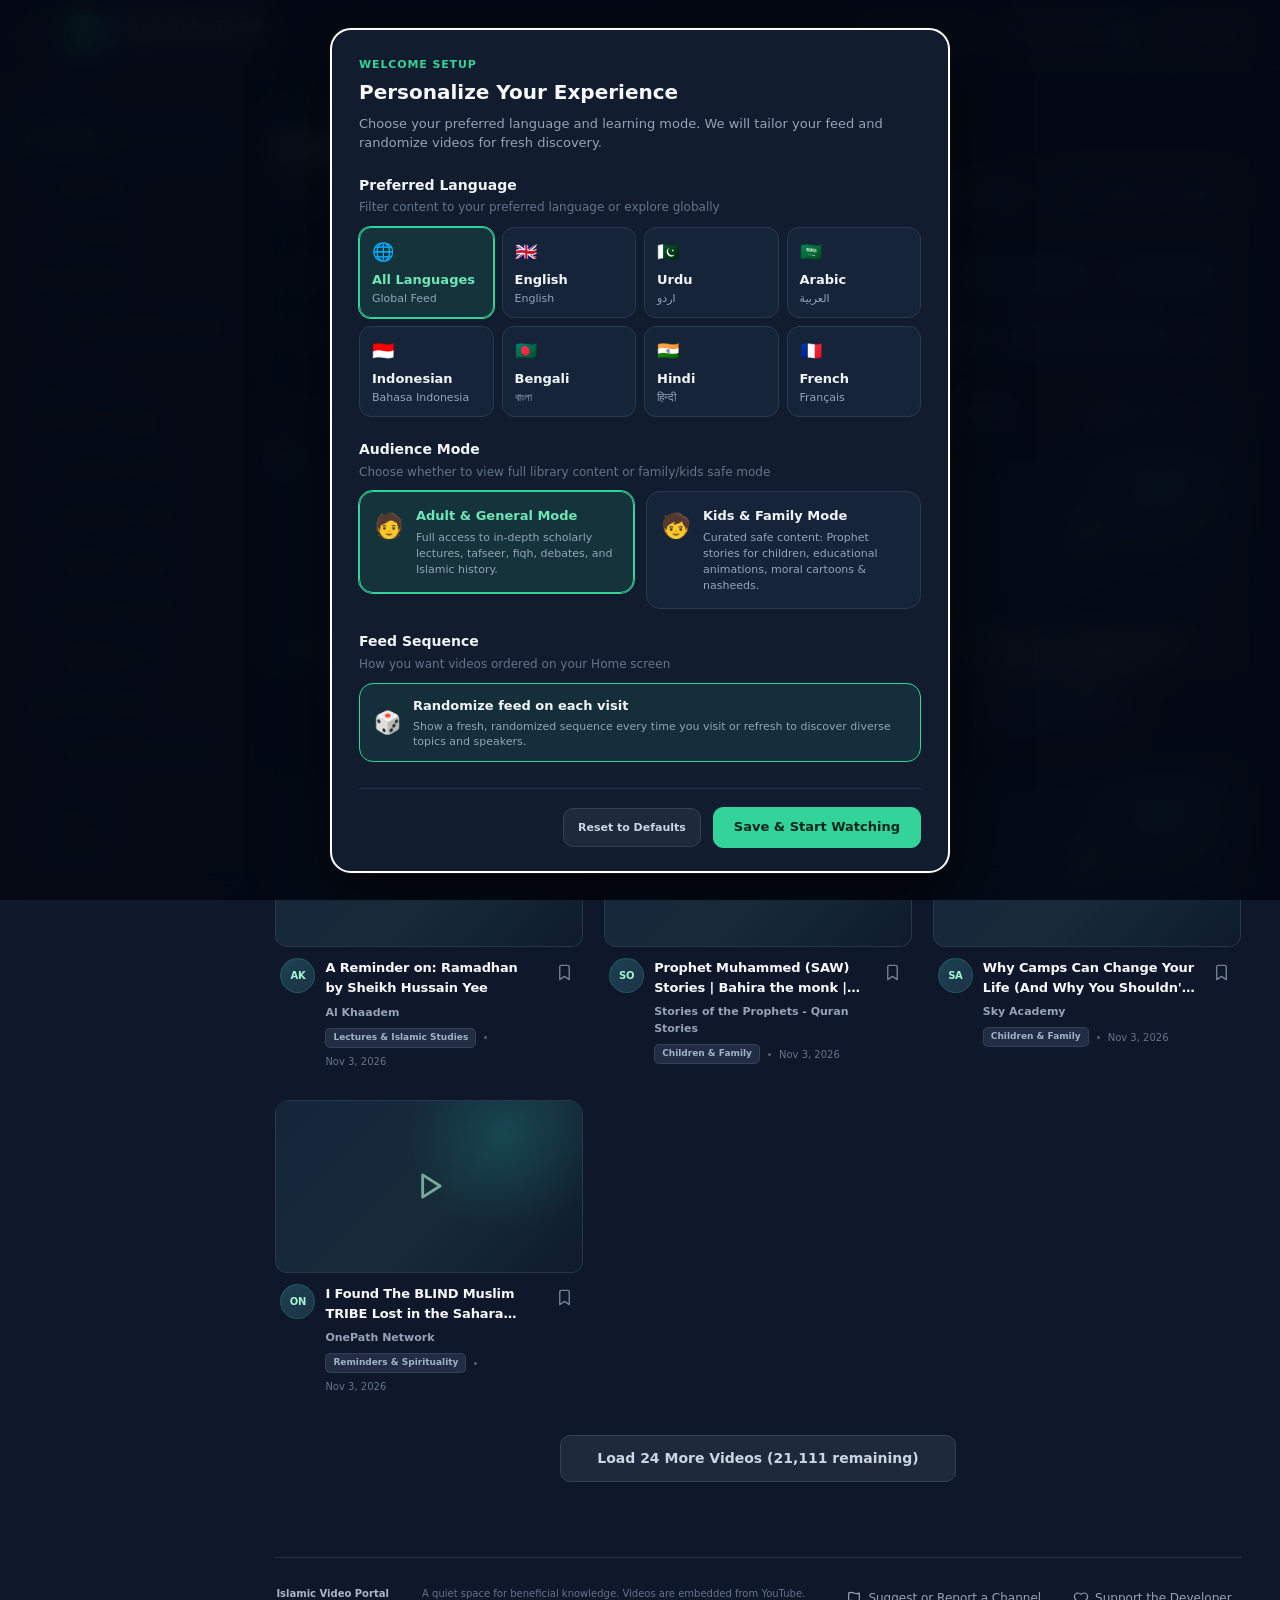
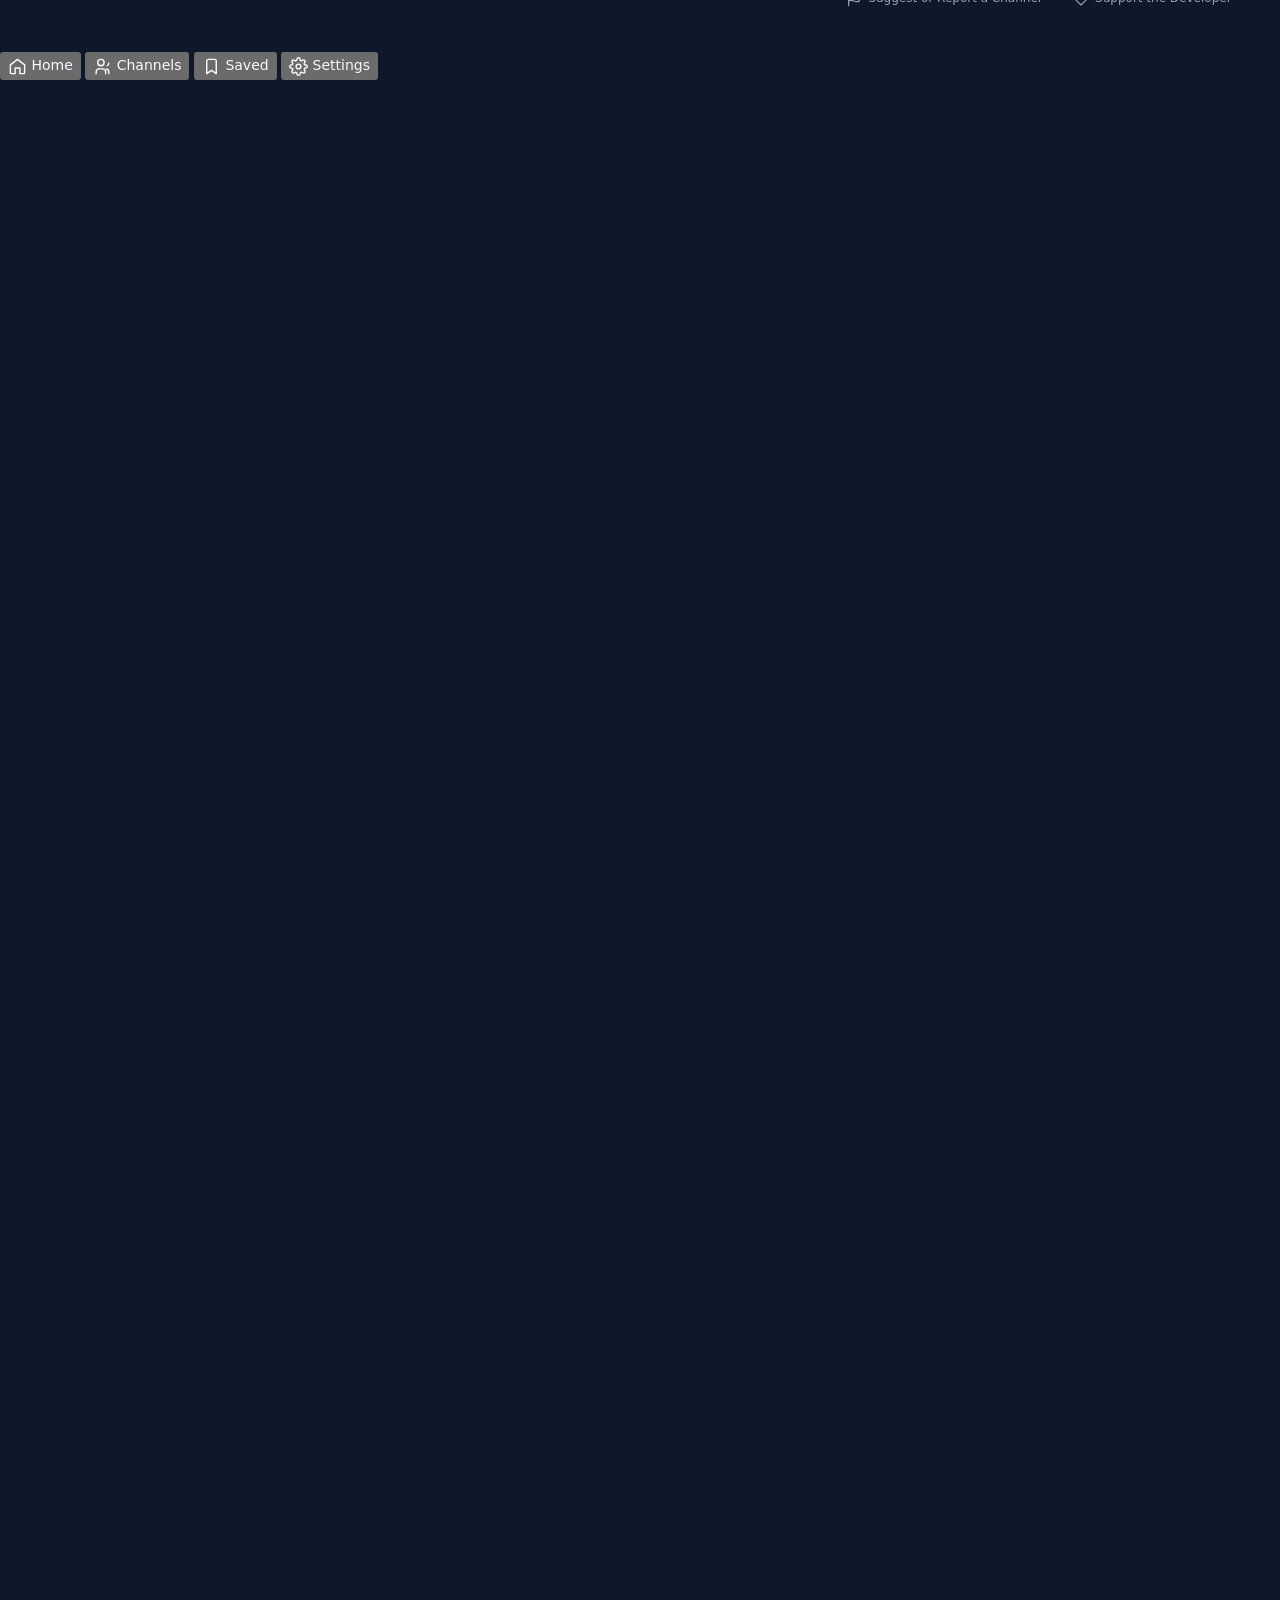
==== index.html @ 5fd2e332 "Add humble Support tab with PayPal, Ko-fi, and Buy Me A Chai integration" ====
<!DOCTYPE html>
<html lang="en">

<head>
    <meta charset="UTF-8">
    <meta name="viewport" content="width=device-width, initial-scale=1">
    <meta name="theme-color" content="#0f172a">
    <meta name="description"
        content="A calmer place to discover and watch Islamic lectures, Quran studies, reminders and educational videos.">
    <title>Islamic Video Portal — Learn with focus</title>
    <link rel="stylesheet" href="css/styles.css">
</head>

<body>
    <!-- Inline SVG sprite: all interface icons are self-contained. -->
    <svg class="icon-sprite" xmlns="http://www.w3.org/2000/svg" aria-hidden="true">
        <symbol id="i-menu" viewBox="0 0 24 24">
            <path d="M4 6h16M4 12h16M4 18h16" />
        </symbol>
        <symbol id="i-play" viewBox="0 0 24 24">
            <path d="m8 5 11 7-11 7V5Z" />
        </symbol>
        <symbol id="i-search" viewBox="0 0 24 24">
            <circle cx="10.8" cy="10.8" r="6.8" />
            <path d="m16 16 4.5 4.5" />
        </symbol>
        <symbol id="i-home" viewBox="0 0 24 24">
            <path d="m3 10 9-7 9 7v10a1 1 0 0 1-1 1h-5v-7H9v7H4a1 1 0 0 1-1-1V10Z" />
        </symbol>
        <symbol id="i-bookmark" viewBox="0 0 24 24">
            <path d="M6 4.8A1.8 1.8 0 0 1 7.8 3h8.4A1.8 1.8 0 0 1 18 4.8V21l-6-4-6 4V4.8Z" />
        </symbol>
        <symbol id="i-users" viewBox="0 0 24 24">
            <path
                d="M16 21v-2a4 4 0 0 0-4-4H8a4 4 0 0 0-4 4v2M10 11a4 4 0 1 0 0-8 4 4 0 0 0 0 8ZM20 8a3 3 0 0 1-2 2.83M20 21v-2a4 4 0 0 0-3-3.87" />
        </symbol>
        <symbol id="i-book-open" viewBox="0 0 24 24">
            <path
                d="M12 7v14M3 5.5A2.5 2.5 0 0 1 5.5 3H12v18H5.5A2.5 2.5 0 0 0 3 23V5.5ZM21 5.5A2.5 2.5 0 0 0 18.5 3H12v18h6.5a2.5 2.5 0 0 1 2.5 2V5.5Z" />
        </symbol>
        <symbol id="i-mic" viewBox="0 0 24 24">
            <rect x="9" y="2" width="6" height="12" rx="3" />
            <path d="M5 10v2a7 7 0 0 0 14 0v-2M12 19v3M8 22h8" />
        </symbol>
        <symbol id="i-sparkles" viewBox="0 0 24 24">
            <path
                d="m12 3 1.8 5.2L19 10l-5.2 1.8L12 17l-1.8-5.2L5 10l5.2-1.8L12 3ZM19 15l.9 2.1L22 18l-2.1.9L19 21l-.9-2.1L16 18l2.1-.9L19 15ZM5 2l.7 1.8L7.5 4.5l-1.8.7L5 7l-.7-1.8-1.8-.7 1.8-.7L5 2Z" />
        </symbol>
        <symbol id="i-landmark" viewBox="0 0 24 24">
            <path d="m3 9 9-6 9 6M4 10h16M5 10v9M9 10v9M15 10v9M19 10v9M3 21h18M2 19h20" />
        </symbol>
        <symbol id="i-clock" viewBox="0 0 24 24">
            <circle cx="12" cy="12" r="9" />
            <path d="M12 7v5l3 2" />
        </symbol>
        <symbol id="i-chevron-down" viewBox="0 0 24 24">
            <path d="m6 9 6 6 6-6" />
        </symbol>
        <symbol id="i-x" viewBox="0 0 24 24">
            <path d="m18 6-12 12M6 6l12 12" />
        </symbol>
        <symbol id="i-check" viewBox="0 0 24 24">
            <path d="m5 12 4 4L19 6" />
        </symbol>
        <symbol id="i-external" viewBox="0 0 24 24">
            <path d="M14 4h6v6M20 4l-9 9" />
            <path d="M18 13v5a2 2 0 0 1-2 2H6a2 2 0 0 1-2-2V8a2 2 0 0 1 2-2h5" />
        </symbol>
        <symbol id="i-github" viewBox="0 0 24 24">
            <path
                d="M9 19c-4.3 1.4-4.3-2.5-6-3m12 6v-3.9a3.4 3.4 0 0 0-.9-2.7c3-.3 6.1-1.5 6.1-6.7A5.2 5.2 0 0 0 18.8 5a4.8 4.8 0 0 0-.1-3S17.5 1.7 15 3.5a13.3 13.3 0 0 0-7 0C5.5 1.7 4.3 2 4.3 2A4.8 4.8 0 0 0 4.2 5a5.2 5.2 0 0 0-1.4 3.7c0 5.2 3.1 6.4 6.1 6.7A3.4 3.4 0 0 0 8 18.1V22" />
        </symbol>
        <symbol id="i-shield" viewBox="0 0 24 24">
            <path d="M12 22s8-4 8-11V5l-8-3-8 3v6c0 7 8 11 8 11Z" />
            <path d="m9 12 2 2 4-4" />
        </symbol>
        <symbol id="i-moon" viewBox="0 0 24 24">
            <path d="M20.5 14.5A8.5 8.5 0 0 1 9.5 3.5 8.5 8.5 0 1 0 20.5 14.5Z" />
        </symbol>
        <symbol id="i-alert" viewBox="0 0 24 24">
            <path d="M10.3 3.9 2.2 18a2 2 0 0 0 1.7 3h16.2a2 2 0 0 0 1.7-3L13.7 3.9a2 2 0 0 0-3.4 0Z" />
            <path d="M12 9v4M12 17h.01" />
        </symbol>
        <symbol id="i-filter" viewBox="0 0 24 24">
            <path d="M4 6h16M7 12h10M10 18h4" />
        </symbol>
        <symbol id="i-trash" viewBox="0 0 24 24">
            <path d="M3 6h18M8 6V4h8v2M19 6l-1 14H6L5 6M10 11v5M14 11v5" />
        </symbol>
        <symbol id="i-settings" viewBox="0 0 24 24">
            <circle cx="12" cy="12" r="3" />
            <path d="M19.4 15a1.65 1.65 0 0 0 .33 1.82l.06.06a2 2 0 0 1 0 2.83 2 2 0 0 1-2.83 0l-.06-.06a1.65 1.65 0 0 0-1.82-.33 1.65 1.65 0 0 0-1 1.51V21a2 2 0 0 1-2 2 2 2 0 0 1-2-2v-.09A1.65 1.65 0 0 0 9 19.4a1.65 1.65 0 0 0-1.82.33l-.06.06a2 2 0 0 1-2.83 0 2 2 0 0 1 0-2.83l.06-.06a1.65 1.65 0 0 0 .33-1.82 1.65 1.65 0 0 0-1.51-1H3a2 2 0 0 1-2-2 2 2 0 0 1 2-2h.09A1.65 1.65 0 0 0 4.6 9a1.65 1.65 0 0 0-.33-1.82l-.06-.06a2 2 0 0 1 0-2.83 2 2 0 0 1 2.83 0l.06.06a1.65 1.65 0 0 0 1.82.33H9a1.65 1.65 0 0 0 1-1.51V3a2 2 0 0 1 2-2 2 2 0 0 1 2 2v.09a1.65 1.65 0 0 0 1 1.51 1.65 1.65 0 0 0 1.82-.33l.06-.06a2 2 0 0 1 2.83 0 2 2 0 0 1 0 2.83l-.06.06a1.65 1.65 0 0 0-.33 1.82V9a1.65 1.65 0 0 0 1.51 1H21a2 2 0 0 1 2 2 2 2 0 0 1-2 2h-.09a1.65 1.65 0 0 0-1.51 1z" />
        </symbol>
        <symbol id="i-shuffle" viewBox="0 0 24 24">
            <polyline points="16 3 21 3 21 8" />
            <line x1="4" y1="20" x2="21" y2="3" />
            <polyline points="21 16 21 21 16 21" />
            <line x1="15" y1="15" x2="21" y2="21" />
            <line x1="4" y1="4" x2="9" y2="9" />
        </symbol>
        <symbol id="i-mail" viewBox="0 0 24 24">
            <rect width="20" height="16" x="2" y="4" rx="2" />
            <path d="m22 7-8.97 5.7a1.94 1.94 0 0 1-2.06 0L2 7" />
        </symbol>
        <symbol id="i-plus" viewBox="0 0 24 24">
            <path d="M5 12h14M12 5v14" />
        </symbol>
        <symbol id="i-flag" viewBox="0 0 24 24">
            <path d="M4 15s1-1 4-1 5 2 8 2 4-1 4-1V3s-1 1-4 1-5-2-8-2-4 1-4 1zM4 22v-7" />
        </symbol>
        <symbol id="i-heart" viewBox="0 0 24 24">
            <path d="M19 14c1.49-1.46 3-3.21 3-5.5A5.5 5.5 0 0 0 16.5 3c-1.76 0-3 .5-4.5 2-1.5-1.5-2.74-2-4.5-2A5.5 5.5 0 0 0 2 8.5c0 2.3 1.5 4.05 3 5.5l7 7Z" />
        </symbol>
    </svg>

    <header class="site-header">
        <div class="header-inner">
            <div class="header-brand">
                <button class="icon-button menu-toggle" id="menuToggle" type="button" aria-label="Toggle navigation"
                    aria-expanded="true" aria-controls="sidebar">
                    <svg class="icon">
                        <use href="#i-menu" />
                    </svg>
                </button>
                <a class="brand-lockup" href="#" id="brandHome" aria-label="Islamic Video Portal home">
                    <span class="brand-mark"><svg class="icon">
                            <use href="#i-play" />
                        </svg></span>
                    <span class="brand-name">Islamic Video Portal<span class="brand-caption">Knowledge with
                            focus</span></span>
                </a>
            </div>

            <label class="search-wrap" for="searchInput">
                <svg class="icon">
                    <use href="#i-search" />
                </svg>
                <input id="searchInput" type="search" autocomplete="off"
                    placeholder="Search Islamic lectures, topics or channels..." aria-label="Search videos">
                <button class="search-clear" id="clearSearch" type="button" aria-label="Clear search">
                    <svg class="icon sm">
                        <use href="#i-x" />
                    </svg>
                </button>
            </label>

            <div class="header-actions">
                <button class="header-action" id="settingsShortcut" type="button" aria-label="Portal Preferences">
                    <svg class="icon">
                        <use href="#i-settings" />
                    </svg>
                    <span class="action-label">Preferences</span>
                </button>
                <button class="header-action" id="watchLaterShortcut" type="button" aria-label="Open Watch Later">
                    <svg class="icon">
                        <use href="#i-bookmark" />
                    </svg>
                    <span class="action-label">Watch Later</span>
                    <span class="saved-count" id="savedCount">0</span>
                </button>
                <a class="header-action github-link" id="githubLink" href="#" target="_blank" rel="noopener noreferrer"
                    hidden aria-label="Project on GitHub">
                    <svg class="icon">
                        <use href="#i-github" />
                    </svg><span>GitHub</span>
                </a>
            </div>
        </div>
    </header>

    <div class="mobile-backdrop" id="mobileBackdrop" aria-hidden="true"></div>

    <div class="app-shell">
        <aside class="sidebar" id="sidebar" aria-label="Main navigation">
            <div class="sidebar-section">
                <div class="sidebar-heading">Discover</div>
                <nav class="sidebar-nav">
                    <button class="nav-item active" type="button" data-view="home" aria-current="page">
                        <svg class="icon">
                            <use href="#i-home" />
                        </svg><span>Home</span>
                    </button>
                    <button class="nav-item" type="button" data-view="watch-later">
                        <svg class="icon">
                            <use href="#i-bookmark" />
                        </svg><span>Watch Later</span><span class="nav-count" id="sidebarSavedCount">0</span>
                    </button>
                    <button class="nav-item" type="button" data-view="channels">
                        <svg class="icon">
                            <use href="#i-users" />
                        </svg><span>All Channels</span>
                    </button>
                    <button class="nav-item" type="button" id="sidebarSettings" data-action="settings">
                        <svg class="icon">
                            <use href="#i-settings" />
                        </svg><span>Preferences</span>
                    </button>
                    <button class="nav-item" type="button" id="sidebarChannelRequest" data-action="channel-request">
                        <svg class="icon">
                            <use href="#i-flag" />
                        </svg><span>Suggest / Report Channel</span>
                    </button>
                </nav>
            </div>

            <div class="sidebar-section">
                <div class="sidebar-heading">Browse topics</div>
                <nav class="sidebar-nav">
                    <button class="nav-item" type="button" data-category="Quran & Tafseer">
                        <svg class="icon">
                            <use href="#i-book-open" />
                        </svg><span>Quran & Tafseer</span>
                    </button>
                    <button class="nav-item" type="button" data-category="Lectures & Islamic Studies">
                        <svg class="icon">
                            <use href="#i-mic" />
                        </svg><span>Lectures & Studies</span>
                    </button>
                    <button class="nav-item" type="button" data-category="Reminders & Spirituality">
                        <svg class="icon">
                            <use href="#i-sparkles" />
                        </svg><span>Reminders & Faith</span>
                    </button>
                    <button class="nav-item" type="button" data-category="Children & Family">
                        <svg class="icon">
                            <use href="#i-users" />
                        </svg><span>Children & Family</span>
                    </button>
                    <button class="nav-item" type="button" data-category="Dawah & Outreach">
                        <svg class="icon">
                            <use href="#i-home" />
                        </svg><span>Dawah & Outreach</span>
                    </button>
                    <button class="nav-item" type="button" data-category="Nasheeds & Islamic Arts">
                        <svg class="icon">
                            <use href="#i-play" />
                        </svg><span>Nasheeds & Arts</span>
                    </button>
                    <button class="nav-item" type="button" data-category="Islamic History & Stories">
                        <svg class="icon">
                            <use href="#i-landmark" />
                        </svg><span>Islamic History</span>
                    </button>
                    <button class="nav-item" type="button" data-category="Documentaries & Media">
                        <svg class="icon">
                            <use href="#i-search" />
                        </svg><span>Documentaries & Media</span>
                    </button>
                </nav>
            </div>

            <div class="sidebar-section">
                <div class="sidebar-heading">Contribution</div>
                <nav class="sidebar-nav">
                    <button class="nav-item" type="button" data-view="support">
                        <svg class="icon">
                            <use href="#i-heart" />
                        </svg><span>Support</span>
                    </button>
                </nav>
            </div>

            <div class="sidebar-note">
                <strong>A calmer way to learn.</strong>
                No feeds, comments or autoplay queues. Just useful knowledge, one video at a time.
            </div>
        </aside>

        <main class="main-content">
            <div class="content-inner">
                <section class="page-intro" aria-labelledby="pageTitle">
                    <div>
                        <div class="eyebrow">A focused library of Islamic knowledge</div>
                        <h1 id="pageTitle">Learn with intention.</h1>
                        <p class="page-description" id="pageDescription">Explore thoughtful lectures, Quran studies and
                            reminders from selected Islamic educators.</p>
                    </div>
                    <div class="intro-aside">
                        <span class="quiet-pill"><svg class="icon">
                                <use href="#i-moon" />
                            </svg> Distraction-free by design</span>
                        <button class="quiet-pill pref-pill-btn" id="prefBadgeBtn" type="button" title="Change language or audience mode">
                            <svg class="icon">
                                <use href="#i-settings" />
                            </svg>
                            <span id="prefBadgeText">All Languages • Adult Mode</span>
                        </button>
                    </div>
                </section>

                <section class="filter-panel" aria-label="Video filters">
                    <div class="filter-row">
                        <div class="filter-label">Channels</div>
                        <div class="chip-scroll" id="channelFilters" role="group" aria-label="Filter by channel"></div>
                    </div>
                    <div class="filter-row">
                        <div class="filter-label">Topics</div>
                        <div class="chip-scroll" id="categoryFilters" role="group" aria-label="Filter by topic"></div>
                    </div>
                </section>

                <section aria-label="Video results">
                    <div class="toolbar">
                        <div class="results-copy" id="resultsCopy" aria-live="polite">Showing <strong>0 videos</strong>
                        </div>
                        <div class="toolbar-right">
                            <button class="shuffle-btn" id="shuffleFeedBtn" type="button" title="Shuffle feed for fresh discovery">
                                <svg class="icon sm"><use href="#i-shuffle" /></svg>
                                <span>Shuffle</span>
                            </button>
                            <label class="sort-label" for="sortSelect">Sort by</label>
                            <select class="sort-select" id="sortSelect" aria-label="Sort videos">
                                <option value="random">🎲 Fresh Shuffle</option>
                                <option value="recent">Recently Added</option>
                                <option value="oldest">Oldest Added</option>
                                <option value="title-asc">Title: A–Z</option>
                                <option value="title-desc">Title: Z–A</option>
                                <option value="shortest">Shortest Duration</option>
                                <option value="longest">Longest Duration</option>
                            </select>
                        </div>
                    </div>

                    <div class="video-grid" id="videoGrid" aria-live="polite"></div>
                    <div id="emptyStateHost"></div>
                </section>

                <footer class="site-footer">
                    <span class="footer-brand">Islamic Video Portal</span>
                    <span class="footer-note">A quiet space for beneficial knowledge. Videos are embedded from YouTube.</span>
                    <div class="footer-links">
                        <button class="footer-link-btn" id="footerChannelRequest" type="button">
                            <svg class="icon sm"><use href="#i-flag" /></svg>
                            <span>Suggest or Report a Channel</span>
                        </button>
                        <button class="footer-link-btn" id="footerSupportBtn" type="button" data-view="support">
                            <svg class="icon sm"><use href="#i-heart" /></svg>
                            <span>Support the Developer</span>
                        </button>
                    </div>
                </footer>
            </div>
        </main>
    </div>

    <!-- Mobile App Bottom Navigation Bar -->
    <nav class="mobile-bottom-nav" id="mobileBottomNav" aria-label="Mobile Navigation">
        <button class="bottom-nav-item active" type="button" data-view="home" aria-label="Home">
            <svg class="icon"><use href="#i-home" /></svg>
            <span>Home</span>
        </button>
        <button class="bottom-nav-item" type="button" data-view="channels" aria-label="All Channels">
            <svg class="icon"><use href="#i-users" /></svg>
            <span>Channels</span>
        </button>
        <button class="bottom-nav-item" type="button" data-view="watch-later" aria-label="Watch Later">
            <span class="bottom-nav-icon-wrap">
                <svg class="icon"><use href="#i-bookmark" /></svg>
                <span class="bottom-saved-badge" id="bottomSavedCount">0</span>
            </span>
            <span>Saved</span>
        </button>
        <button class="bottom-nav-item" type="button" id="bottomNavPrefs" aria-label="Preferences">
            <svg class="icon"><use href="#i-settings" /></svg>
            <span>Settings</span>
        </button>
    </nav>

    <!-- User Preferences & Onboarding Modal -->
    <div class="pref-modal" id="preferencesModal" aria-hidden="true">
        <section class="pref-dialog" id="prefDialog" role="dialog" aria-modal="true" aria-labelledby="prefModalTitle" tabindex="-1">
            <div class="pref-header">
                <div class="pref-title-group">
                    <span class="pref-kicker" id="prefModalKicker">First-time Setup</span>
                    <h2 class="pref-title" id="prefModalTitle">Welcome to Islamic Video Portal</h2>
                    <p class="pref-subtitle" id="prefModalSubtitle">Customize your experience. We will tailor your feed and randomize videos every time for fresh discovery.</p>
                </div>
                <button class="icon-button pref-close-btn" id="prefCloseBtn" type="button" aria-label="Close preferences">
                    <svg class="icon"><use href="#i-x" /></svg>
                </button>
            </div>

            <div class="pref-body">
                <!-- Language Selection -->
                <div class="pref-group">
                    <label class="pref-label">
                        <span class="pref-label-main">Preferred Language</span>
                        <span class="pref-label-sub">Filter content to your preferred language or explore globally</span>
                    </label>
                    <div class="pref-lang-grid" id="prefLangGrid">
                        <button type="button" class="lang-card active" data-lang="all">
                            <span class="lang-flag">🌐</span>
                            <span class="lang-name">All Languages</span>
                            <span class="lang-native">Global Feed</span>
                        </button>
                        <button type="button" class="lang-card" data-lang="en">
                            <span class="lang-flag">🇬🇧</span>
                            <span class="lang-name">English</span>
                            <span class="lang-native">English</span>
                        </button>
                        <button type="button" class="lang-card" data-lang="ur">
                            <span class="lang-flag">🇵🇰</span>
                            <span class="lang-name">Urdu</span>
                            <span class="lang-native">اردو</span>
                        </button>
                        <button type="button" class="lang-card" data-lang="ar">
                            <span class="lang-flag">🇸🇦</span>
                            <span class="lang-name">Arabic</span>
                            <span class="lang-native">العربية</span>
                        </button>
                        <button type="button" class="lang-card" data-lang="id">
                            <span class="lang-flag">🇮🇩</span>
                            <span class="lang-name">Indonesian</span>
                            <span class="lang-native">Bahasa Indonesia</span>
                        </button>
                        <button type="button" class="lang-card" data-lang="bn">
                            <span class="lang-flag">🇧🇩</span>
                            <span class="lang-name">Bengali</span>
                            <span class="lang-native">বাংলা</span>
                        </button>
                        <button type="button" class="lang-card" data-lang="hi">
                            <span class="lang-flag">🇮🇳</span>
                            <span class="lang-name">Hindi</span>
                            <span class="lang-native">हिन्दी</span>
                        </button>
                        <button type="button" class="lang-card" data-lang="fr">
                            <span class="lang-flag">🇫🇷</span>
                            <span class="lang-name">French</span>
                            <span class="lang-native">Français</span>
                        </button>
                    </div>
                </div>

                <!-- Audience Mode (Adult vs Kids) -->
                <div class="pref-group">
                    <label class="pref-label">
                        <span class="pref-label-main">Audience Mode</span>
                        <span class="pref-label-sub">Choose whether to view full library content or family/kids safe mode</span>
                    </label>
                    <div class="pref-audience-grid">
                        <label class="audience-card" for="audienceAdult">
                            <input type="radio" name="prefAudience" id="audienceAdult" value="adult" checked>
                            <div class="audience-card-content">
                                <div class="audience-icon">🧑</div>
                                <div class="audience-info">
                                    <div class="audience-title">Adult & General Mode</div>
                                    <div class="audience-desc">Full access to in-depth scholarly lectures, tafseer, fiqh, debates, and Islamic history.</div>
                                </div>
                            </div>
                        </label>
                        <label class="audience-card" for="audienceKids">
                            <input type="radio" name="prefAudience" id="audienceKids" value="kids">
                            <div class="audience-card-content">
                                <div class="audience-icon">🧒</div>
                                <div class="audience-info">
                                    <div class="audience-title">Kids & Family Mode</div>
                                    <div class="audience-desc">Curated safe content: Prophet stories for children, educational animations, moral cartoons & nasheeds.</div>
                                </div>
                            </div>
                        </label>
                    </div>
                </div>

                <!-- Feed Randomization Toggle -->
                <div class="pref-group">
                    <label class="pref-label">
                        <span class="pref-label-main">Feed Sequence</span>
                        <span class="pref-label-sub">How you want videos ordered on your Home screen</span>
                    </label>
                    <label class="pref-toggle-card" for="prefShuffle">
                        <input type="checkbox" id="prefShuffle" checked>
                        <div class="toggle-card-content">
                            <div class="toggle-icon">🎲</div>
                            <div class="toggle-info">
                                <div class="toggle-title">Randomize feed on each visit</div>
                                <div class="toggle-desc">Show a fresh, randomized sequence every time you visit or refresh to discover diverse topics and speakers.</div>
                            </div>
                        </div>
                    </label>
                </div>
            </div>

            <div class="pref-footer">
                <button class="secondary-button" id="prefResetBtn" type="button">Reset to Defaults</button>
                <button class="primary-button pref-save-btn" id="prefSaveBtn" type="button">Save & Continue</button>
            </div>
        </section>
    </div>

    <!-- Channel Request & Feedback Modal -->
    <div class="pref-modal" id="channelRequestModal" aria-hidden="true">
        <section class="pref-dialog channel-request-dialog" id="channelRequestDialog" role="dialog" aria-modal="true"
            aria-labelledby="reqModalTitle" tabindex="-1">
            <div class="pref-header">
                <div>
                    <span class="pref-kicker" id="reqModalKicker"><svg class="icon"><use href="#i-users" /></svg> Channel Curation</span>
                    <h2 class="pref-title" id="reqModalTitle">Suggest or Report a Channel</h2>
                    <p class="pref-subtitle" id="reqModalSubtitle">Help keep this portal beneficial and authentic. Request a new Islamic channel to be added or report an existing channel to be removed.</p>
                </div>
                <button class="pref-close-btn" id="reqCloseBtn" type="button" aria-label="Close modal">
                    <svg class="icon"><use href="#i-x" /></svg>
                </button>
            </div>

            <div class="pref-body">
                <!-- Action Type Switcher: Add vs Remove -->
                <div class="req-type-switcher" role="radiogroup" aria-label="Request type">
                    <button type="button" class="req-type-btn active" id="reqTypeAdd" data-type="add">
                        <svg class="icon sm"><use href="#i-plus" /></svg>
                        <span>Request to Add Channel</span>
                    </button>
                    <button type="button" class="req-type-btn" id="reqTypeRemove" data-type="remove">
                        <svg class="icon sm"><use href="#i-flag" /></svg>
                        <span>Report / Remove Channel</span>
                    </button>
                </div>

                <!-- Input Fields -->
                <div class="req-form-group">
                    <label class="req-form-label" for="reqChannelName">
                        Channel Name or Handle <span class="req-star">*</span>
                    </label>
                    <input type="text" id="reqChannelName" class="req-form-input" placeholder="e.g. Yaqeen Institute or @yaqeeninstituteofficial" required>
                </div>

                <div class="req-form-group">
                    <label class="req-form-label" for="reqChannelUrl">
                        Channel YouTube Link <span class="req-optional">(optional)</span>
                    </label>
                    <input type="url" id="reqChannelUrl" class="req-form-input" placeholder="e.g. https://youtube.com/@channel">
                </div>

                <div class="req-form-group">
                    <label class="req-form-label" for="reqReason">
                        Reason / Notes <span class="req-star">*</span>
                    </label>
                    <textarea id="reqReason" class="req-form-textarea" rows="3" placeholder="Tell us why this channel should be added (e.g. language, topics covered) or why it should be removed (e.g. non-Islamic, music, misleading content)..."></textarea>
                </div>

                <!-- Submission Methods Note -->
                <div class="req-dest-notice">
                    <svg class="icon sm"><use href="#i-shield" /></svg>
                    <span>Submissions are sent directly to <code>diekaiju@duck.com</code> via <strong>Gmail</strong> or as a <strong>GitHub Issue</strong>.</span>
                </div>
            </div>

            <div class="pref-footer req-footer">
                <button class="secondary-button req-method-btn" id="reqSubmitGmail" type="button" title="Send pre-filled request using Gmail Web">
                    <svg class="icon sm"><use href="#i-mail" /></svg>
                    <span>Send via Gmail</span>
                </button>
                <button class="secondary-button req-method-btn" id="reqSubmitEmail" type="button" title="Send request using your default mail app">
                    <svg class="icon sm"><use href="#i-mail" /></svg>
                    <span>Default Email App</span>
                </button>
                <button class="primary-button req-method-btn" id="reqSubmitGithub" type="button" title="Open a pre-filled Issue on GitHub repository">
                    <svg class="icon sm"><use href="#i-github" /></svg>
                    <span>Open GitHub Issue</span>
                </button>
            </div>
        </section>
    </div>

    <!-- Focused theater. The iframe is intentionally empty until a video is selected. -->
    <div class="player-modal" id="playerModal" aria-hidden="true">
        <section class="player-dialog" id="playerDialog" role="dialog" aria-modal="true" aria-labelledby="playerTitle"
            tabindex="-1">
            <div class="player-topline">
                <div class="player-kicker"><svg class="icon">
                        <use href="#i-play" />
                    </svg> Focus mode · Selected lecture</div>
                <button class="close-player" id="closePlayerButton" type="button" aria-label="Close video player"
                    title="Close player">
                    <svg class="icon">
                        <use href="#i-x" />
                    </svg>
                </button>
            </div>
            <div class="player-frame-wrap">
                <iframe id="videoFrame" src="" title="Selected Islamic video"
                    allow="autoplay; fullscreen; picture-in-picture"
                    allowfullscreen referrerpolicy="strict-origin-when-cross-origin"></iframe>
                <div class="player-unavailable" id="playerUnavailable">
                    <svg class="icon">
                        <use href="#i-alert" />
                    </svg>
                    <strong>Video unavailable in the embedded player</strong>
                    <span>This video may have embedding restrictions or may no longer be available. Use the YouTube link
                        below to try watching it there.</span>
                </div>
            </div>
            <div class="player-details">
                <h2 class="player-title" id="playerTitle">Selected video</h2>
                <div class="player-meta-row" id="playerMeta"></div>
                <div class="player-actions">
                    <button class="secondary-button" id="playerSaveButton" type="button">
                        <svg class="icon sm">
                            <use href="#i-bookmark" />
                        </svg><span>Save to Watch Later</span>
                    </button>
                    <a class="secondary-button youtube-link" id="youtubeFallback" href="#" target="_blank"
                        rel="noopener noreferrer">
                        <svg class="icon sm">
                            <use href="#i-external" />
                        </svg> Open on YouTube
                    </a>
                </div>
                <div class="description-box collapsed" id="descriptionBox">
                    <p id="playerDescription"></p>
                    <button class="description-toggle" id="descriptionToggle" type="button" aria-expanded="false">Show
                        more</button>
                </div>
            </div>
            <section class="recommendations" aria-labelledby="recommendationsTitle">
                <div class="recommendations-heading">
                    <div>
                        <h3 id="recommendationsTitle">Continue learning</h3>
                        <p>More videos from your selected library</p>
                    </div>
                </div>
                <div class="recommendation-grid" id="recommendationGrid"></div>
            </section>
        </section>
    </div>

    <div class="toast-region" id="toastRegion" aria-live="polite" aria-atomic="true"></div>

    <script src="videos.js"></script>
    <script src="js/app.js" defer></script>
</body>

</html>
---- css/styles.css ----
/* =========================================================
1. DESIGN TOKENS + RESET
========================================================= */
 :root {
     color-scheme: dark;
     --bg: #0f172a;
     --bg-soft: #111c31;
     --surface: #1e293b;
     --surface-raised: #263449;
     --surface-hover: #2c3b52;
     --border: #334155;
     --text: #f8fafc;
     --text-soft: #cbd5e1;
     --muted: #94a3b8;
     --muted-2: #64748b;
     --accent: #10b981;
     --accent-2: #14b8a6;
     --accent-hover: #34d399;
     --danger: #f87171;
     --sidebar-wide: 236px;
     --sidebar-narrow: 76px;
     --header-height: 68px;
     --radius-sm: 10px;
     --radius-md: 15px;
     --radius-lg: 20px;
     --ease: cubic-bezier(.2, .75, .25, 1);
     font-family: Inter, ui-sans-serif, system-ui, -apple-system, BlinkMacSystemFont, "Segoe UI", sans-serif;
 }

 *,
 *::before,
 *::after {
     box-sizing: border-box;
 }

 html {
     min-width: 320px;
     max-width: 100vw;
     overflow-x: hidden;
     scroll-behavior: smooth;
 }

 body {
     margin: 0;
     min-width: 320px;
     max-width: 100vw;
     min-height: 100vh;
     overflow-x: hidden;
     background: var(--bg);
     color: var(--text);
     font-size: 14px;
     line-height: 1.55;
     -webkit-font-smoothing: antialiased;
 }

 button,
 input,
 select {
     font: inherit;
 }

 button {
     color: inherit;
 }

 button:focus-visible,
 a:focus-visible,
 input:focus-visible,
 select:focus-visible {
     outline: 2px solid var(--accent-hover);
     outline-offset: 3px;
 }

 button:disabled {
     cursor: not-allowed;
     opacity: .55;
 }

 a {
     color: inherit;
 }

 ::selection {
     background: rgba(16, 185, 129, .28);
     color: var(--text);
 }

 /* =========================================================
2. ICON SYSTEM
All icons are local inline SVG symbols; no icon library.
========================================================= */
 .icon-sprite {
     position: absolute;
     width: 0;
     height: 0;
     overflow: hidden;
 }

 .icon {
     display: inline-block;
     width: 19px;
     height: 19px;
     flex: 0 0 auto;
     fill: none;
     stroke: currentColor;
     stroke-width: 1.8;
     stroke-linecap: round;
     stroke-linejoin: round;
     vertical-align: middle;
 }

 .icon.sm {
     width: 16px;
     height: 16px;
 }

 .icon.lg {
     width: 23px;
     height: 23px;
 }

 /* =========================================================
3. HEADER
========================================================= */
 .site-header {
     position: sticky;
     top: 0;
     z-index: 100;
     height: var(--header-height);
     background: rgba(15, 23, 42, .92);
     border-bottom: 1px solid rgba(51, 65, 85, .78);
     backdrop-filter: blur(18px);
 }

 .header-inner {
     height: 100%;
     max-width: 1800px;
     margin: 0 auto;
     padding: 0 24px;
     display: grid;
     grid-template-columns: minmax(205px, 1fr) minmax(230px, 560px) minmax(175px, 1fr);
     align-items: center;
     gap: 24px;
 }

 .header-brand,
 .brand-lockup,
 .header-actions,
 .search-wrap {
     display: flex;
     align-items: center;
 }

 .header-brand {
     gap: 12px;
     min-width: 0;
 }

 .brand-lockup {
     gap: 10px;
     min-width: 0;
     text-decoration: none;
 }

 .brand-mark {
     width: 37px;
     height: 37px;
     display: grid;
     place-items: center;
     color: #06251e;
     border-radius: 12px;
     background: linear-gradient(145deg, #34d399, #0d9488);
     box-shadow: 0 5px 18px rgba(16, 185, 129, .15);
 }

 .brand-mark .icon {
     width: 21px;
     height: 21px;
     stroke-width: 2.1;
 }

 .brand-name {
     font-size: 14px;
     line-height: 1.2;
     font-weight: 750;
     letter-spacing: -.025em;
     white-space: nowrap;
 }

 .brand-caption {
     display: block;
     margin-top: 3px;
     color: var(--muted);
     font-size: 10px;
     font-weight: 500;
     letter-spacing: .055em;
     text-transform: uppercase;
 }

 .icon-button {
     width: 38px;
     height: 38px;
     display: inline-grid;
     place-items: center;
     padding: 0;
     color: var(--muted);
     background: transparent;
     border: 1px solid transparent;
     border-radius: 11px;
     cursor: pointer;
     transition: color .18s ease, background .18s ease, border-color .18s ease, transform .18s ease;
 }

 .icon-button:hover {
     color: var(--text);
     background: var(--surface);
     border-color: var(--border);
 }

 .icon-button:active {
     transform: scale(.95);
 }

 .menu-toggle {
     margin-left: -8px;
 }

 .search-wrap {
     position: relative;
     width: 100%;
     height: 41px;
     gap: 10px;
     padding: 0 12px;
     color: var(--muted);
     background: #0b1425;
     border: 1px solid var(--border);
     border-radius: 12px;
     transition: border-color .18s ease, box-shadow .18s ease, background .18s ease;
 }

 .search-wrap:focus-within {
     background: #0d192c;
     border-color: rgba(16, 185, 129, .8);
     box-shadow: 0 0 0 3px rgba(16, 185, 129, .1);
 }

 .search-wrap>.icon {
     width: 17px;
     height: 17px;
 }

 .search-wrap input {
     width: 100%;
     min-width: 0;
     height: 100%;
     padding: 0;
     color: var(--text);
     background: transparent;
     border: 0;
     outline: 0;
     font-size: 12px;
 }

 .search-wrap input::placeholder {
     color: #718096;
     opacity: 1;
 }

 .search-clear {
     width: 25px;
     height: 25px;
     display: none;
     place-items: center;
     flex: 0 0 auto;
     padding: 0;
     color: var(--muted);
     background: var(--surface-raised);
     border: 0;
     border-radius: 8px;
     cursor: pointer;
 }

 .search-clear.visible {
     display: grid;
 }

 .search-clear:hover {
     color: var(--text);
     background: #34465f;
 }

 .header-actions {
     justify-content: flex-end;
     gap: 8px;
     min-width: 0;
 }

 .header-action {
     position: relative;
     min-height: 38px;
     display: inline-flex;
     align-items: center;
     justify-content: center;
     gap: 8px;
     padding: 0 11px;
     color: var(--text-soft);
     text-decoration: none;
     white-space: nowrap;
     background: transparent;
     border: 1px solid transparent;
     border-radius: 11px;
     cursor: pointer;
     transition: background .18s ease, color .18s ease, border-color .18s ease;
 }

 .header-action:hover {
     color: var(--text);
     background: var(--surface);
     border-color: var(--border);
 }

 .header-action .icon {
     width: 17px;
     height: 17px;
 }

 .saved-count {
     min-width: 19px;
     height: 19px;
     display: inline-grid;
     place-items: center;
     padding: 0 5px;
     color: #06251e;
     background: #34d399;
     border-radius: 20px;
     font-size: 10px;
     line-height: 1;
     font-weight: 800;
 }

 .github-link[hidden] {
     display: none;
 }

 /* =========================================================
4. APP SHELL + SIDEBAR
========================================================= */
 .app-shell {
     display: grid;
     grid-template-columns: var(--sidebar-wide) minmax(0, 1fr);
     max-width: 1800px;
     min-height: calc(100vh - var(--header-height));
     margin: 0 auto;
     transition: grid-template-columns .24s var(--ease);
 }

 body.sidebar-collapsed .app-shell {
     grid-template-columns: var(--sidebar-narrow) minmax(0, 1fr);
 }

 .sidebar {
     position: sticky;
     top: var(--header-height);
     align-self: start;
     height: calc(100vh - var(--header-height));
     overflow-y: auto;
     overflow-x: hidden;
     padding: 24px 13px 20px;
     background: rgba(17, 28, 49, .48);
     border-right: 1px solid rgba(51, 65, 85, .7);
     scrollbar-width: thin;
     scrollbar-color: #334155 transparent;
     transition: transform .25s var(--ease), width .25s var(--ease);
 }

 .sidebar-section+.sidebar-section {
     margin-top: 27px;
 }

 .sidebar-heading {
     padding: 0 12px 10px;
     color: var(--muted-2);
     font-size: 10px;
     font-weight: 750;
     letter-spacing: .12em;
     text-transform: uppercase;
     white-space: nowrap;
 }

 .sidebar-nav {
     display: grid;
     gap: 4px;
 }

 .nav-item {
     width: 100%;
     min-height: 43px;
     display: flex;
     align-items: center;
     gap: 13px;
     padding: 0 12px;
     color: var(--muted);
     text-align: left;
     background: transparent;
     border: 1px solid transparent;
     border-radius: 11px;
     cursor: pointer;
     transition: color .18s ease, background .18s ease, border-color .18s ease;
 }

 .nav-item .icon {
     width: 18px;
     height: 18px;
 }

 .nav-item span:not(.nav-count) {
     overflow: hidden;
     text-overflow: ellipsis;
     white-space: nowrap;
 }

 .nav-item:hover {
     color: var(--text);
     background: rgba(38, 52, 73, .72);
 }

 .nav-item.active {
     color: #a7f3d0;
     background: rgba(16, 185, 129, .11);
     border-color: rgba(16, 185, 129, .18);
 }

 .nav-item.active .icon {
     color: var(--accent-hover);
 }

 .nav-count {
     margin-left: auto;
     color: var(--muted-2);
     font-size: 11px;
     font-variant-numeric: tabular-nums;
 }

 .sidebar-note {
     margin: 29px 3px 0;
     padding: 14px 13px;
     color: var(--muted);
     background: rgba(30, 41, 59, .64);
     border: 1px solid rgba(51, 65, 85, .72);
     border-radius: 13px;
     font-size: 11px;
     line-height: 1.6;
 }

 .sidebar-note strong {
     display: block;
     margin-bottom: 4px;
     color: var(--text-soft);
     font-size: 12px;
 }

 body.sidebar-collapsed .sidebar {
     padding-inline: 11px;
 }

 body.sidebar-collapsed .sidebar-heading,
 body.sidebar-collapsed .nav-item span:not(.nav-count),
 body.sidebar-collapsed .nav-count,
 body.sidebar-collapsed .sidebar-note {
     display: none;
 }

 body.sidebar-collapsed .nav-item {
     justify-content: center;
     padding: 0;
 }

 body.sidebar-collapsed .sidebar-section+.sidebar-section {
     margin-top: 20px;
 }

 .mobile-backdrop {
     position: fixed;
     inset: var(--header-height) 0 0;
     z-index: 70;
     background: rgba(2, 6, 23, .68);
     opacity: 0;
     visibility: hidden;
     transition: opacity .22s ease, visibility .22s ease;
 }

 .mobile-backdrop.visible {
     opacity: 1;
     visibility: visible;
 }

 /* =========================================================
5. MAIN CONTENT + INTRO
========================================================= */
 .main-content {
     min-width: 0;
     max-width: 100%;
     overflow-x: hidden;
     box-sizing: border-box;
     padding: 31px clamp(18px, 3vw, 44px) 40px;
 }

 .content-inner {
     width: 100%;
     max-width: 1440px;
     min-width: 0;
     overflow-x: hidden;
     box-sizing: border-box;
     margin: 0 auto;
 }

 .page-intro {
     display: flex;
     align-items: flex-end;
     justify-content: space-between;
     gap: 24px;
     margin-bottom: 26px;
 }

 .eyebrow {
     display: inline-flex;
     align-items: center;
     gap: 7px;
     margin-bottom: 8px;
     color: #6ee7b7;
     font-size: 10px;
     font-weight: 750;
     letter-spacing: .12em;
     text-transform: uppercase;
 }

 .eyebrow::before {
     width: 6px;
     height: 6px;
     content: "";
     background: var(--accent);
     border-radius: 50%;
     box-shadow: 0 0 0 4px rgba(16, 185, 129, .1);
 }

 h1 {
     margin: 0;
     color: var(--text);
     font-size: clamp(25px, 3vw, 34px);
     line-height: 1.15;
     font-weight: 760;
     letter-spacing: -.045em;
 }

 .page-description {
     max-width: 610px;
     margin: 9px 0 0;
     color: var(--muted);
     font-size: 13px;
 }

 .intro-aside {
     display: flex;
     align-items: center;
     gap: 9px;
     flex: 0 0 auto;
     padding-bottom: 3px;
 }

 .quiet-pill {
     display: inline-flex;
     align-items: center;
     gap: 7px;
     padding: 8px 11px;
     color: #b6c5d6;
     background: rgba(30, 41, 59, .8);
     border: 1px solid var(--border);
     border-radius: 999px;
     font-size: 11px;
     white-space: nowrap;
 }

 .quiet-pill .icon {
     width: 14px;
     height: 14px;
     color: var(--accent-hover);
 }

 /* =========================================================
6. FILTER BARS + SORTING
========================================================= */
 .filter-panel {
     margin-bottom: 22px;
     padding: 17px 18px 15px;
     background: rgba(17, 28, 49, .8);
     border: 1px solid rgba(51, 65, 85, .8);
     border-radius: var(--radius-md);
 }

 .filter-row {
     display: flex;
     align-items: flex-start;
     gap: 15px;
     min-width: 0;
 }

 .filter-row+.filter-row {
     margin-top: 13px;
     padding-top: 13px;
     border-top: 1px solid rgba(51, 65, 85, .55);
 }

 .filter-label {
     flex: 0 0 80px;
     padding-top: 7px;
     color: var(--muted-2);
     font-size: 10px;
     font-weight: 750;
     letter-spacing: .1em;
     text-transform: uppercase;
 }

 .chip-scroll {
     display: flex;
     min-width: 0;
     flex: 1 1 auto;
     gap: 7px;
     overflow-x: auto;
     padding: 1px 2px 4px;
     scrollbar-width: none;
     -webkit-overflow-scrolling: touch;
 }

 .chip-scroll::-webkit-scrollbar {
     display: none;
 }

 .filter-chip {
     min-height: 31px;
     flex: 0 0 auto;
     padding: 0 12px;
     color: #a9b7c9;
     background: #1a2940;
     border: 1px solid #2e405a;
     border-radius: 9px;
     cursor: pointer;
     font-size: 11px;
     font-weight: 600;
     white-space: nowrap;
     transition: color .18s ease, background .18s ease, border-color .18s ease, transform .18s ease;
 }

 .filter-chip:hover {
     color: var(--text);
     background: #263850;
     border-color: #49617e;
 }

 .filter-chip:active {
     transform: scale(.97);
 }

 .filter-chip.active {
     color: #a7f3d0;
     background: rgba(16, 185, 129, .13);
     border-color: rgba(16, 185, 129, .47);
     box-shadow: inset 0 0 0 1px rgba(16, 185, 129, .05);
 }

 .toolbar {
     display: flex;
     align-items: center;
     justify-content: space-between;
     gap: 14px;
     margin: 0 1px 16px;
 }

 .results-copy {
     color: var(--muted);
     font-size: 12px;
 }

 .results-copy strong {
     color: var(--text-soft);
     font-weight: 700;
 }

 .toolbar-right {
     display: flex;
     align-items: center;
     gap: 10px;
 }

 .sort-label {
     color: var(--muted-2);
     font-size: 11px;
     white-space: nowrap;
 }

 .sort-select {
     min-height: 35px;
     padding: 0 30px 0 11px;
     color: var(--text-soft);
     background: #17243a;
     border: 1px solid var(--border);
     border-radius: 9px;
     outline-offset: 2px;
     cursor: pointer;
     font-size: 11px;
 }

 .sort-select:hover {
     border-color: #52647b;
 }

 /* =========================================================
7. VIDEO GRID + CARDS
========================================================= */
 .video-grid {
     display: grid;
     grid-template-columns: repeat(auto-fill, minmax(min(100%, 265px), 1fr));
     gap: 26px 19px;
     align-items: start;
     width: 100%;
     max-width: 100%;
     min-width: 0;
     box-sizing: border-box;
 }

 .video-card {
     min-width: 0;
     max-width: 100%;
     width: 100%;
     box-sizing: border-box;
     overflow: hidden;
     background: transparent;
     border: 1px solid transparent;
     border-radius: 15px;
     animation: card-in .38s var(--ease) both;
     transition: transform .2s var(--ease), background .2s ease, border-color .2s ease, box-shadow .2s ease;
 }

 .video-card:hover {
     transform: translateY(-3px);
     background: rgba(30, 41, 59, .45);
     border-color: rgba(71, 85, 105, .55);
     box-shadow: 0 12px 28px rgba(0, 0, 0, .18);
 }

 @keyframes card-in {
     from {
         opacity: 0;
         transform: translateY(9px);
     }

     to {
         opacity: 1;
         transform: translateY(0);
     }
 }

 .thumb-button {
     position: relative;
     display: block;
     width: 100%;
     aspect-ratio: 16 / 9;
     overflow: hidden;
     padding: 0;
     background: #17243a;
     border: 1px solid rgba(148, 163, 184, .14);
     border-radius: 12px;
     cursor: pointer;
     isolation: isolate;
 }

 .thumb-button img {
     position: relative;
     z-index: 1;
     display: block;
     width: 100%;
     height: 100%;
     object-fit: cover;
     color: transparent;
     transition: transform .45s var(--ease), filter .3s ease;
 }

 .video-card:hover .thumb-button img {
     transform: scale(1.045);
     filter: brightness(.78);
 }

 .thumb-fallback {
     position: absolute;
     inset: 0;
     z-index: 0;
     display: grid;
     place-items: center;
     color: rgba(167, 243, 208, .8);
     background:
         radial-gradient(circle at 75% 20%, rgba(20, 184, 166, .2), transparent 36%),
         linear-gradient(135deg, #14253a, #172b3a 55%, #0e1b2d);
 }

 .thumb-fallback .icon {
     width: 38px;
     height: 38px;
     opacity: .8;
 }

 .duration-badge {
     position: absolute;
     right: 9px;
     bottom: 9px;
     z-index: 2;
     padding: 3px 6px;
     color: #f8fafc;
     background: rgba(2, 6, 23, .88);
     border: 1px solid rgba(255, 255, 255, .12);
     border-radius: 5px;
     font-size: 10px;
     font-weight: 700;
     font-variant-numeric: tabular-nums;
 }

 .play-overlay {
     position: absolute;
     inset: 0;
     z-index: 1;
     display: grid;
     place-items: center;
     color: white;
     opacity: 0;
     transition: opacity .2s ease;
     pointer-events: none;
 }

 .play-overlay span {
     width: 48px;
     height: 48px;
     display: grid;
     place-items: center;
     padding-left: 3px;
     background: rgba(16, 185, 129, .93);
     border: 1px solid rgba(255, 255, 255, .3);
     border-radius: 50%;
     box-shadow: 0 8px 28px rgba(0, 0, 0, .35);
     transform: scale(.88);
     transition: transform .2s var(--ease);
 }

 .play-overlay .icon {
     width: 21px;
     height: 21px;
     fill: currentColor;
     stroke-width: 1.2;
 }

 .video-card:hover .play-overlay,
 .thumb-button:focus-visible .play-overlay {
     opacity: 1;
 }

 .video-card:hover .play-overlay span,
 .thumb-button:focus-visible .play-overlay span {
     transform: scale(1);
 }

 .card-body {
     display: flex;
     align-items: flex-start;
     gap: 10px;
     padding: 11px 5px 3px;
 }

 .channel-avatar {
     width: 35px;
     height: 35px;
     flex: 0 0 35px;
     display: grid;
     place-items: center;
     color: #a7f3d0;
     background: linear-gradient(145deg, #1b4350, #1d3147);
     border: 1px solid rgba(45, 212, 191, .18);
     border-radius: 50%;
     font-size: 10px;
     font-weight: 800;
     letter-spacing: -.03em;
 }

 .card-copy {
     min-width: 0;
     flex: 1 1 auto;
 }

 .title-button {
     display: -webkit-box;
     width: 100%;
     max-height: 44px;
     overflow: hidden;
     padding: 0;
     color: var(--text);
     text-align: left;
     text-overflow: ellipsis;
     background: transparent;
     border: 0;
     cursor: pointer;
     font-size: 13px;
     line-height: 1.55;
     font-weight: 680;
     letter-spacing: -.01em;
     -webkit-box-orient: vertical;
     -webkit-line-clamp: 2;
 }

 .title-button:hover {
     color: #a7f3d0;
 }

 .card-channel {
     margin-top: 5px;
     color: var(--muted);
     font-size: 11px;
     font-weight: 560;
 }

 .card-meta {
     display: flex;
     flex-wrap: wrap;
     align-items: center;
     gap: 6px 8px;
     margin-top: 7px;
     color: var(--muted-2);
     font-size: 10px;
 }

 .meta-dot {
     width: 3px;
     height: 3px;
     background: #526176;
     border-radius: 50%;
 }

 .category-tag {
     display: inline-flex;
     align-items: center;
     padding: 2px 7px;
     color: #9fb2c6;
     background: rgba(38, 52, 73, .78);
     border: 1px solid rgba(71, 85, 105, .48);
     border-radius: 5px;
     font-size: 9px;
     font-weight: 620;
 }

 .save-button {
     width: 32px;
     height: 32px;
     flex: 0 0 32px;
     display: grid;
     place-items: center;
     margin: -2px -2px 0 0;
     padding: 0;
     color: #718096;
     background: transparent;
     border: 1px solid transparent;
     border-radius: 9px;
     cursor: pointer;
     transition: color .18s ease, background .18s ease, border-color .18s ease, transform .18s ease;
 }

 .save-button:hover {
     color: #a7f3d0;
     background: rgba(16, 185, 129, .1);
     border-color: rgba(16, 185, 129, .2);
 }

 .save-button:active {
     transform: scale(.92);
 }

 .save-button.saved {
     color: #6ee7b7;
 }

 .save-button.saved .icon {
     fill: rgba(16, 185, 129, .2);
 }

 /* =========================================================
8. EMPTY STATES + FOOTER
========================================================= */
 .empty-state {
     min-height: 330px;
     display: flex;
     flex-direction: column;
     align-items: center;
     justify-content: center;
     padding: 45px 20px;
     text-align: center;
     background: rgba(17, 28, 49, .48);
     border: 1px dashed #34465e;
     border-radius: var(--radius-lg);
 }

 .empty-icon {
     width: 64px;
     height: 64px;
     display: grid;
     place-items: center;
     margin-bottom: 17px;
     color: #6ee7b7;
     background: rgba(16, 185, 129, .1);
     border: 1px solid rgba(16, 185, 129, .18);
     border-radius: 20px;
 }

 .empty-icon .icon {
     width: 29px;
     height: 29px;
 }

 .empty-state h2 {
     margin: 0;
     font-size: 18px;
     letter-spacing: -.025em;
 }

 .empty-state p {
     max-width: 390px;
     margin: 8px 0 19px;
     color: var(--muted);
     font-size: 12px;
 }

 .primary-button,
 .secondary-button {
     min-height: 39px;
     display: inline-flex;
     align-items: center;
     justify-content: center;
     gap: 8px;
     padding: 0 14px;
     border-radius: 10px;
     cursor: pointer;
     font-size: 11px;
     font-weight: 700;
     transition: transform .18s ease, background .18s ease, border-color .18s ease;
 }

 .primary-button {
     color: #05251d;
     background: #34d399;
     border: 1px solid #34d399;
 }

 .primary-button:hover {
     background: #6ee7b7;
     border-color: #6ee7b7;
 }

 .secondary-button {
     color: var(--text-soft);
     background: var(--surface);
     border: 1px solid var(--border);
 }

 .secondary-button:hover {
     background: var(--surface-raised);
     border-color: #52647b;
 }

 .primary-button:active,
 .secondary-button:active {
     transform: scale(.97);
 }

 .site-footer {
     display: flex;
     align-items: center;
     justify-content: space-between;
     gap: 15px;
     margin-top: 45px;
     padding: 17px 2px 0;
     color: var(--muted-2);
     border-top: 1px solid rgba(51, 65, 85, .58);
     font-size: 10px;
 }

 .footer-brand {
     color: #a8b7c8;
     font-weight: 650;
 }

 .footer-note {
     text-align: right;
 }

 /* =========================================================
9. VIDEO THEATER MODAL
========================================================= */
 .player-modal {
     position: fixed;
     inset: 0;
     z-index: 200;
     display: grid;
     place-items: center;
     overflow-y: auto;
     padding: 28px;
     background: rgba(2, 6, 23, .88);
     backdrop-filter: blur(15px);
     opacity: 0;
     visibility: hidden;
     pointer-events: none;
     transition: opacity .24s ease, visibility .24s ease;
 }

 .player-modal.is-open {
     opacity: 1;
     visibility: visible;
     pointer-events: auto;
 }

 .player-dialog {
     position: relative;
     width: min(100%, 1050px);
     max-height: calc(100vh - 56px);
     overflow-y: auto;
     padding: 19px;
     background: #111c2e;
     border: 1px solid #3a4a60;
     border-radius: 20px;
     box-shadow: 0 30px 100px rgba(0, 0, 0, .58);
     transform: translateY(13px) scale(.985);
     transition: transform .28s var(--ease);
     scrollbar-width: thin;
     scrollbar-color: #475569 transparent;
 }

 .player-modal.is-open .player-dialog {
     transform: translateY(0) scale(1);
 }

 .player-topline {
     position: sticky;
     top: -19px;
     z-index: 8;
     display: flex;
     align-items: center;
     justify-content: space-between;
     gap: 12px;
     margin: -19px -19px 13px;
     padding: 12px 14px;
     background: #111c2e;
     border-bottom: 1px solid rgba(51, 65, 85, .8);
     border-radius: 19px 19px 0 0;
 }

 .player-kicker {
     display: flex;
     align-items: center;
     gap: 8px;
     color: #8fa2b9;
     font-size: 10px;
     font-weight: 750;
     letter-spacing: .1em;
     text-transform: uppercase;
 }

 .player-kicker .icon {
     width: 15px;
     height: 15px;
     color: var(--accent-hover);
 }

 /* Kept in the sticky player header, outside the iframe, so it remains
clickable even when the YouTube player itself has keyboard focus. */
 .close-player {
     position: relative;
     z-index: 2;
     width: 38px;
     height: 38px;
     flex: 0 0 38px;
     display: grid;
     place-items: center;
     color: #f8fafc;
     background: #263449;
     border: 1px solid #52647b;
     border-radius: 11px;
     box-shadow: 0 4px 14px rgba(0, 0, 0, .2);
     cursor: pointer;
     transition: background .18s ease, color .18s ease, transform .18s ease, border-color .18s ease;
 }

 .close-player .icon {
     width: 21px;
     height: 21px;
 }

 .close-player:hover {
     color: white;
     background: #7f1d1d;
     border-color: rgba(248, 113, 113, .72);
 }

 .close-player:active {
     transform: scale(.94);
 }

 .player-frame-wrap {
     position: relative;
     width: 100%;
     overflow: hidden;
     aspect-ratio: 16 / 9;
     background: #020617;
     border: 1px solid rgba(148, 163, 184, .2);
     border-radius: 13px;
 }

 .player-frame-wrap iframe {
     position: absolute;
     inset: 0;
     width: 100%;
     height: 100%;
     border: 0;
 }

 .player-unavailable {
     position: absolute;
     inset: 0;
     display: none;
     flex-direction: column;
     align-items: center;
     justify-content: center;
     gap: 10px;
     padding: 20px;
     color: var(--muted);
     text-align: center;
 }

 .player-unavailable.visible {
     display: flex;
 }

 .player-unavailable .icon {
     width: 31px;
     height: 31px;
     color: #fbbf24;
 }

 .player-unavailable strong {
     color: var(--text);
     font-size: 14px;
 }

 .player-unavailable span {
     max-width: 390px;
     font-size: 11px;
 }

 .player-details {
     padding: 18px 2px 3px;
 }

 .player-title {
     margin: 0;
     font-size: clamp(18px, 2.4vw, 24px);
     line-height: 1.28;
     letter-spacing: -.03em;
 }

 .player-meta-row {
     display: flex;
     align-items: center;
     flex-wrap: wrap;
     gap: 9px;
     margin-top: 12px;
     color: var(--muted);
     font-size: 11px;
 }

 .player-channel-pill {
     display: inline-flex;
     align-items: center;
     gap: 7px;
     color: #d2e2ef;
     font-weight: 700;
 }

 .mini-avatar {
     width: 25px;
     height: 25px;
     display: grid;
     place-items: center;
     color: #a7f3d0;
     background: #1d3c49;
     border: 1px solid rgba(45, 212, 191, .2);
     border-radius: 50%;
     font-size: 9px;
     font-weight: 800;
 }

 .player-actions {
     display: flex;
     align-items: center;
     flex-wrap: wrap;
     gap: 8px;
     margin-top: 17px;
 }

 .player-actions .secondary-button {
     min-height: 36px;
 }

 .youtube-link {
     text-decoration: none;
 }

 .description-box {
     margin-top: 17px;
     padding: 14px 15px;
     color: #b8c5d4;
     background: rgba(30, 41, 59, .72);
     border: 1px solid rgba(51, 65, 85, .78);
     border-radius: 12px;
     font-size: 12px;
     line-height: 1.75;
 }

 .description-box p {
     margin: 0;
 }

 .description-box.collapsed p {
     display: -webkit-box;
     overflow: hidden;
     -webkit-box-orient: vertical;
     -webkit-line-clamp: 3;
 }

 .description-toggle {
     margin-top: 9px;
     padding: 0;
     color: #6ee7b7;
     background: transparent;
     border: 0;
     cursor: pointer;
     font-size: 11px;
     font-weight: 700;
 }

 .description-toggle:hover {
     color: #a7f3d0;
 }

 /* In-portal suggestions: every card opens another local video in this
same theater, rather than using YouTube's recommendation overlays. */
 .recommendations {
     margin-top: 23px;
     padding-top: 19px;
     border-top: 1px solid rgba(51, 65, 85, .78);
 }

 .recommendations-heading {
     display: flex;
     align-items: flex-end;
     justify-content: space-between;
     gap: 12px;
     margin-bottom: 13px;
 }

 .recommendations-heading h3 {
     margin: 0;
     color: var(--text);
     font-size: 15px;
     font-weight: 750;
     letter-spacing: -.02em;
 }

 .recommendations-heading p {
     margin: 3px 0 0;
     color: var(--muted-2);
     font-size: 10px;
 }

 .recommendation-grid {
     display: grid;
     grid-template-columns: repeat(4, minmax(0, 1fr));
     gap: 12px;
 }

 .recommendation-card {
     min-width: 0;
     overflow: hidden;
     padding: 0;
     color: var(--text);
     text-align: left;
     background: rgba(30, 41, 59, .65);
     border: 1px solid rgba(51, 65, 85, .85);
     border-radius: 11px;
     cursor: pointer;
     transition: transform .18s ease, border-color .18s ease, background .18s ease;
 }

 .recommendation-card:hover {
     transform: translateY(-2px);
     background: #263449;
     border-color: rgba(52, 211, 153, .5);
 }

 .recommendation-thumb {
     position: relative;
     display: block;
     width: 100%;
     aspect-ratio: 16 / 9;
     overflow: hidden;
     background: linear-gradient(135deg, #14253a, #1d3c49);
 }

 .recommendation-thumb img {
     display: block;
     width: 100%;
     height: 100%;
     object-fit: cover;
     transition: transform .3s ease;
 }

 .recommendation-card:hover .recommendation-thumb img {
     transform: scale(1.04);
 }

 .recommendation-play {
     position: absolute;
     inset: 0;
     display: grid;
     place-items: center;
     color: #fff;
     background: rgba(2, 6, 23, .08);
     opacity: 0;
     transition: opacity .18s ease;
 }

 .recommendation-card:hover .recommendation-play,
 .recommendation-card:focus-visible .recommendation-play {
     opacity: 1;
 }

 .recommendation-play .icon {
     width: 31px;
     height: 31px;
     padding: 7px;
     fill: currentColor;
     background: rgba(16, 185, 129, .95);
     border-radius: 50%;
 }

 .recommendation-copy {
     display: block;
     min-width: 0;
     padding: 9px 9px 10px;
 }

 .recommendation-title {
     display: -webkit-box;
     min-height: 35px;
     overflow: hidden;
     color: var(--text-soft);
     font-size: 10px;
     font-weight: 700;
     line-height: 1.5;
     -webkit-box-orient: vertical;
     -webkit-line-clamp: 2;
 }

 .recommendation-meta {
     display: block;
     overflow: hidden;
     margin-top: 5px;
     color: var(--muted-2);
     font-size: 9px;
     text-overflow: ellipsis;
     white-space: nowrap;
 }

 .recommendations-empty {
     padding: 15px;
     color: var(--muted);
     background: rgba(30, 41, 59, .45);
     border: 1px dashed var(--border);
     border-radius: 10px;
     font-size: 11px;
 }

 /* =========================================================
10. TOAST NOTIFICATIONS
========================================================= */
 .toast-region {
     position: fixed;
     right: 22px;
     bottom: 22px;
     z-index: 300;
     display: grid;
     gap: 9px;
     pointer-events: none;
 }

 .toast {
     min-width: 220px;
     max-width: min(360px, calc(100vw - 32px));
     display: flex;
     align-items: center;
     gap: 10px;
     padding: 12px 15px;
     color: #e8fff6;
     background: #17382f;
     border: 1px solid rgba(52, 211, 153, .35);
     border-radius: 12px;
     box-shadow: 0 12px 34px rgba(0, 0, 0, .35);
     font-size: 12px;
     font-weight: 650;
     animation: toast-in .25s var(--ease) both;
 }

 .toast .icon {
     color: #6ee7b7;
     width: 17px;
     height: 17px;
 }

 .toast.out {
     animation: toast-out .2s ease both;
 }

 @keyframes toast-in {
     from {
         opacity: 0;
         transform: translateY(9px);
     }

     to {
         opacity: 1;
         transform: translateY(0);
     }
 }

 @keyframes toast-out {
     to {
         opacity: 0;
         transform: translateY(7px);
     }
 }

 /* =========================================================
11. RESPONSIVE LAYOUT
========================================================= */
 @media (min-width: 1500px) {
     .video-grid {
         grid-template-columns: repeat(4, minmax(0, 1fr));
         gap: 30px 22px;
     }
 }

 @media (max-width: 1100px) {
     .header-inner {
         grid-template-columns: minmax(175px, 1fr) minmax(210px, 1.3fr) auto;
         gap: 15px;
         padding-inline: 18px;
     }

     .header-actions {
         gap: 4px;
     }

     .header-action {
         padding-inline: 8px;
     }

     .sidebar {
         padding-inline: 10px;
     }

     .main-content {
         padding-inline: 22px;
     }
 }

 @media (max-width: 820px) {
     .header-inner {
         grid-template-columns: minmax(145px, auto) minmax(150px, 1fr) auto;
         gap: 12px;
         padding-inline: 14px;
     }

     .app-shell {
         display: block;
         min-height: calc(100vh - var(--header-height));
     }

     .sidebar {
         position: fixed;
         top: var(--header-height);
         left: 0;
         z-index: 80;
         width: min(290px, calc(100vw - 54px));
         height: calc(100vh - var(--header-height));
         padding: 22px 14px;
         background: #111c31;
         border-right: 1px solid var(--border);
         box-shadow: 20px 0 45px rgba(0, 0, 0, .3);
         transform: translateX(-110%);
     }

     .sidebar.mobile-open {
         transform: translateX(0);
     }

     body.sidebar-collapsed .sidebar-heading,
     body.sidebar-collapsed .nav-item span:not(.nav-count),
     body.sidebar-collapsed .nav-count,
     body.sidebar-collapsed .sidebar-note {
         display: block;
     }

     body.sidebar-collapsed .nav-item {
         justify-content: flex-start;
         padding: 0 12px;
     }

     .main-content {
         padding-top: 24px;
         padding-bottom: calc(76px + env(safe-area-inset-bottom, 0px)) !important;
     }

     /* Mobile Bottom Navigation Bar */
     .mobile-bottom-nav {
         position: fixed;
         bottom: 0;
         left: 0;
         right: 0;
         z-index: 150;
         display: grid;
         grid-template-columns: repeat(4, 1fr);
         height: 58px;
         background: rgba(14, 23, 40, 0.95);
         backdrop-filter: blur(18px);
         -webkit-backdrop-filter: blur(18px);
         border-top: 1px solid rgba(51, 65, 85, 0.65);
         box-shadow: 0 -4px 25px rgba(0, 0, 0, 0.45);
         padding-bottom: env(safe-area-inset-bottom, 0px);
     }

     .bottom-nav-item {
         display: flex;
         flex-direction: column;
         align-items: center;
         justify-content: center;
         gap: 3px;
         padding: 6px 0;
         background: transparent;
         border: none;
         color: #94a3b8;
         font-size: 11px;
         font-weight: 600;
         cursor: pointer;
         transition: color 0.18s ease, transform 0.18s ease;
         -webkit-tap-highlight-color: transparent;
     }

     .bottom-nav-item:active {
         transform: scale(0.92);
     }

     .bottom-nav-item.active {
         color: #34d399;
     }

     .bottom-nav-item .icon {
         width: 20px;
         height: 20px;
     }

     .bottom-nav-icon-wrap {
         position: relative;
         display: inline-flex;
     }

     .bottom-saved-badge {
         position: absolute;
         top: -4px;
         right: -9px;
         min-width: 16px;
         height: 16px;
         padding: 0 4px;
         border-radius: 8px;
         background: #34d399;
         color: #032014;
         font-size: 9px;
         font-weight: 800;
         display: grid;
         place-items: center;
         line-height: 1;
     }

     .bottom-saved-badge:empty,
     .bottom-saved-badge[data-count="0"] {
         display: none;
     }

     .video-grid {
         grid-template-columns: repeat(auto-fill, minmax(min(100%, 280px), 1fr));
         gap: 18px;
         width: 100% !important;
         max-width: 100% !important;
         min-width: 0 !important;
         box-sizing: border-box !important;
     }

     .video-card,
     .channel-card {
         width: 100% !important;
         max-width: 100% !important;
         min-width: 0 !important;
         box-sizing: border-box !important;
         overflow: hidden !important;
     }
 }

 @media (max-width: 620px) {
     :root {
         --header-height: 104px;
     }

     .site-header {
         height: var(--header-height);
     }

     .header-inner {
         grid-template-columns: minmax(0, 1fr) auto;
         grid-template-rows: 46px 44px;
         gap: 2px 8px;
         padding: 6px 14px 6px;
     }

     .header-brand {
         grid-column: 1;
         grid-row: 1;
     }

     .brand-caption {
         display: none;
     }

     .brand-name {
         font-size: 14px;
         font-weight: 700;
     }

     .brand-mark {
         width: 32px;
         height: 32px;
         border-radius: 9px;
     }

     .menu-toggle {
         width: 34px;
         height: 34px;
         margin-left: -4px;
     }

     .header-actions {
         grid-column: 2;
         grid-row: 1;
         gap: 6px;
     }

     .header-action {
         width: 36px;
         min-height: 36px;
         padding: 0;
         border-radius: 9px;
     }

     .header-action .action-label,
     .github-link span {
         display: none;
     }

     .header-action .icon {
         width: 18px;
         height: 18px;
     }

     .search-wrap {
         grid-column: 1 / -1;
         grid-row: 2;
         height: 38px;
         border-radius: 10px;
     }

     .sidebar {
         top: var(--header-height);
         height: calc(100vh - var(--header-height));
     }

     .mobile-backdrop {
         inset: var(--header-height) 0 0;
     }

     .main-content {
         padding: 16px 12px 30px;
     }

     .page-intro {
         flex-direction: column;
         align-items: flex-start;
         margin-bottom: 16px;
         gap: 10px;
     }

     .page-intro h1 {
         font-size: 22px;
         margin-bottom: 4px;
     }

     .page-description {
         font-size: 12px;
         line-height: 1.5;
         max-width: 100%;
     }

     .intro-aside {
         display: flex;
         flex-wrap: wrap;
         gap: 8px;
     }

     .filter-panel {
         margin: 0 0 16px;
         padding: 12px 10px;
         border-radius: 12px;
         display: flex;
         flex-direction: column;
         gap: 12px;
     }

     .filter-row {
         flex-direction: column;
         align-items: flex-start;
         gap: 6px;
     }

     .filter-label {
         flex-basis: auto;
         font-size: 10px;
         font-weight: 700;
         letter-spacing: 0.05em;
         color: #64748b;
     }

     .chip-scroll {
         width: 100%;
         gap: 6px;
         padding-bottom: 2px;
     }

     .filter-chip {
         min-height: 32px;
         padding-inline: 12px;
         font-size: 11px;
         border-radius: 8px;
     }

     .toolbar {
         flex-direction: column;
         align-items: stretch;
         gap: 10px;
         margin-bottom: 16px;
     }

     .toolbar-right {
         display: flex;
         width: 100%;
         gap: 8px;
     }

     .shuffle-btn {
         flex: 1;
         justify-content: center;
         height: 38px;
         font-size: 12px;
         border-radius: 9px;
     }

     .sort-label {
         display: none;
     }

     .sort-select {
         flex: 1.4;
         max-width: none;
         height: 38px;
         font-size: 12px;
         border-radius: 9px;
         padding-left: 10px;
     }

     /* Mobile Video Cards - Crisp Single Column */
     .video-grid {
         grid-template-columns: minmax(0, 1fr) !important;
         gap: 16px;
         width: 100% !important;
         max-width: 100% !important;
         min-width: 0 !important;
         box-sizing: border-box !important;
     }

     .video-card {
         width: 100% !important;
         max-width: 100% !important;
         min-width: 0 !important;
         box-sizing: border-box !important;
         border-radius: 14px;
         background: #111b2b;
         border: 1px solid #1e2c40;
         overflow: hidden !important;
     }

     .thumb-button {
         border-radius: 0;
         aspect-ratio: 16 / 9;
     }

     .card-body {
         gap: 10px;
         padding: 12px 10px 10px;
     }

     .channel-avatar {
         width: 36px;
         height: 36px;
         flex-basis: 36px;
         font-size: 12px;
         border-radius: 50%;
     }

     .title-button {
         font-size: 13.5px;
         font-weight: 600;
         line-height: 1.4;
         max-height: 40px;
         -webkit-line-clamp: 2;
         display: -webkit-box;
         -webkit-box-orient: vertical;
         overflow: hidden;
     }

     .card-channel {
         margin-top: 4px;
         font-size: 11px;
         color: #94a3b8;
     }

     .card-meta {
         gap: 6px;
         margin-top: 6px;
         font-size: 10px;
     }

     .category-tag {
         font-size: 9px;
         padding: 2px 7px;
         border-radius: 5px;
     }

     .save-button {
         width: 36px;
         height: 36px;
         flex-basis: 36px;
     }

     .save-button .icon {
         width: 18px;
         height: 18px;
     }

     .duration-badge {
         right: 8px;
         bottom: 8px;
         padding: 3px 6px;
         font-size: 10px;
         border-radius: 5px;
     }

     /* Mobile Channel Cards - Strictly Constrained */
     .channel-card {
         width: 100% !important;
         max-width: 100% !important;
         min-width: 0 !important;
         box-sizing: border-box !important;
         overflow: hidden !important;
         padding: 14px !important;
         border-radius: 14px !important;
     }

     .channel-card-avatar {
         width: 40px !important;
         height: 40px !important;
         flex: 0 0 40px !important;
         font-size: 13px !important;
     }

     .channel-card-title {
         font-size: 14px !important;
         max-width: 100% !important;
     }

     .channel-card-actions {
         flex-direction: row !important;
         flex-wrap: wrap !important;
         gap: 8px !important;
         width: 100% !important;
         max-width: 100% !important;
     }

     .channel-explore-btn {
         flex: 1 1 120px !important;
         height: 38px !important;
         font-size: 12px !important;
         min-width: 0 !important;
         max-width: 100% !important;
     }

     .channel-link {
         flex: 0 0 auto !important;
         height: 38px !important;
         font-size: 12px !important;
         max-width: 100% !important;
     }

     /* Mobile Player Sheet */
     .player-modal {
         padding: 0;
         align-items: flex-end;
     }

     .player-dialog {
         width: 100%;
         max-height: 94vh;
         padding: 12px 10px;
         border-radius: 20px 20px 0 0;
         border-bottom: none;
     }

     .player-topline {
         top: -12px;
         margin: -12px -10px 10px;
         padding: 10px;
         border-radius: 19px 19px 0 0;
     }

     .close-player {
         width: 36px;
         height: 36px;
         flex-basis: 36px;
     }

     .player-actions {
         display: grid;
         grid-template-columns: 1fr 1fr;
         gap: 8px;
     }

     .player-actions .secondary-button {
         width: 100%;
         height: 38px;
         font-size: 12px;
         justify-content: center;
     }

     .recommendation-grid {
         grid-template-columns: 1fr;
         gap: 10px;
     }

     .player-title {
         font-size: 16px;
     }

     /* Mobile Preferences Sheet */
     .pref-modal {
         padding: 0;
         align-items: flex-end;
     }

     .pref-dialog {
         width: 100%;
         max-height: 92vh;
         padding: 18px 14px;
         border-radius: 20px 20px 0 0;
         border-bottom: none;
     }

     .pref-lang-grid {
         grid-template-columns: repeat(2, 1fr);
         gap: 8px;
     }

     .lang-card {
         padding: 10px;
     }

     .pref-footer {
         flex-direction: column-reverse;
         gap: 8px;
     }

     .pref-footer button {
         width: 100%;
         height: 40px;
         justify-content: center;
     }

     .site-footer {
         padding-bottom: 20px;
     }
 }
         right: 12px;
         bottom: 12px;
     }
 }

 @media (max-width: 380px) {
     .brand-name {
         font-size: 12px;
     }

     .video-grid {
         gap: 16px 9px;
     }

     .channel-avatar {
         display: none;
     }

     .card-meta .category-tag {
         max-width: 100%;
         overflow: hidden;
         text-overflow: ellipsis;
         white-space: nowrap;
     }

     .filter-label {
         flex-basis: 54px;
     }
 }

 @media (prefers-reduced-motion: reduce) {

     *,
     *::before,
     *::after {
         scroll-behavior: auto !important;
         animation-duration: .01ms !important;
         animation-iteration-count: 1 !important;
         transition-duration: .01ms !important;
     }
 }

/* =========================================================
   PREFERENCES & ONBOARDING MODAL STYLES
   ========================================================= */
.pref-modal {
    position: fixed;
    inset: 0;
    z-index: 250;
    display: grid;
    place-items: center;
    overflow-y: auto;
    padding: 24px;
    background: rgba(3, 7, 18, 0.88);
    backdrop-filter: blur(16px);
    opacity: 0;
    visibility: hidden;
    pointer-events: none;
    transition: opacity 0.25s ease, visibility 0.25s ease;
}

.pref-modal.is-open {
    opacity: 1;
    visibility: visible;
    pointer-events: auto;
}

.pref-dialog {
    position: relative;
    width: min(100%, 620px);
    max-height: calc(100vh - 48px);
    overflow-y: auto;
    padding: 24px 28px;
    background: #111c2e;
    border: 1px solid #334155;
    border-radius: 20px;
    box-shadow: 0 25px 70px rgba(0, 0, 0, 0.65);
    transform: translateY(12px) scale(0.98);
    transition: transform 0.24s cubic-bezier(0.16, 1, 0.3, 1);
    color: #e2e8f0;
}

.pref-modal.is-open .pref-dialog {
    transform: translateY(0) scale(1);
}

.pref-header {
    display: flex;
    align-items: flex-start;
    justify-content: space-between;
    gap: 16px;
    margin-bottom: 22px;
}

.pref-kicker {
    display: inline-block;
    font-size: 11px;
    font-weight: 700;
    text-transform: uppercase;
    letter-spacing: 0.08em;
    color: #34d399;
    margin-bottom: 4px;
}

.pref-title {
    font-size: 20px;
    font-weight: 700;
    color: #f8fafc;
    margin: 0 0 6px 0;
}

.pref-subtitle {
    font-size: 13px;
    color: #94a3b8;
    line-height: 1.5;
    margin: 0;
}

.pref-close-btn {
    flex-shrink: 0;
    background: rgba(30, 41, 59, 0.7);
    border: 1px solid rgba(71, 85, 105, 0.4);
    border-radius: 10px;
    color: #cbd5e1;
}

.pref-close-btn:hover {
    background: rgba(51, 65, 85, 0.9);
    color: #fff;
}

.pref-body {
    display: flex;
    flex-direction: column;
    gap: 22px;
}

.pref-group {
    display: flex;
    flex-direction: column;
    gap: 10px;
}

.pref-label {
    display: flex;
    flex-direction: column;
    gap: 2px;
}

.pref-label-main {
    font-size: 14px;
    font-weight: 600;
    color: #f1f5f9;
}

.pref-label-sub {
    font-size: 12px;
    color: #64748b;
}

/* Language selection grid */
.pref-lang-grid {
    display: grid;
    grid-template-columns: repeat(auto-fill, minmax(130px, 1fr));
    gap: 8px;
}

.lang-card {
    display: flex;
    flex-direction: column;
    align-items: flex-start;
    padding: 10px 12px;
    background: #16243a;
    border: 1px solid #283950;
    border-radius: 12px;
    cursor: pointer;
    text-align: left;
    transition: all 0.18s ease;
    color: inherit;
}

.lang-card:hover {
    background: #1c2e4a;
    border-color: #3b5275;
}

.lang-card.active {
    background: rgba(52, 211, 153, 0.12);
    border-color: #34d399;
    box-shadow: 0 0 0 1px #34d399;
}

.lang-flag {
    font-size: 18px;
    margin-bottom: 4px;
}

.lang-name {
    font-size: 13px;
    font-weight: 600;
    color: #f1f5f9;
}

.lang-card.active .lang-name {
    color: #6ee7b7;
}

.lang-native {
    font-size: 11px;
    color: #94a3b8;
}

/* Audience Mode Grid */
.pref-audience-grid {
    display: grid;
    grid-template-columns: 1fr 1fr;
    gap: 12px;
}

@media (max-width: 520px) {
    .pref-audience-grid {
        grid-template-columns: 1fr;
    }
}

.audience-card {
    position: relative;
    display: block;
    cursor: pointer;
}

.audience-card input {
    position: absolute;
    opacity: 0;
    pointer-events: none;
}

.audience-card-content {
    display: flex;
    gap: 12px;
    padding: 14px;
    background: #16243a;
    border: 1px solid #283950;
    border-radius: 14px;
    transition: all 0.18s ease;
}

.audience-card:hover .audience-card-content {
    background: #1c2e4a;
    border-color: #3b5275;
}

.audience-card input:checked + .audience-card-content {
    background: rgba(52, 211, 153, 0.12);
    border-color: #34d399;
    box-shadow: 0 0 0 1px #34d399;
}

.audience-icon {
    font-size: 24px;
    flex-shrink: 0;
    margin-top: 2px;
}

.audience-title {
    font-size: 13px;
    font-weight: 700;
    color: #f1f5f9;
    margin-bottom: 4px;
}

.audience-card input:checked + .audience-card-content .audience-title {
    color: #6ee7b7;
}

.audience-desc {
    font-size: 11px;
    color: #94a3b8;
    line-height: 1.45;
}

/* Toggle card */
.pref-toggle-card {
    position: relative;
    display: block;
    cursor: pointer;
}

.pref-toggle-card input {
    position: absolute;
    opacity: 0;
    pointer-events: none;
}

.toggle-card-content {
    display: flex;
    gap: 12px;
    align-items: center;
    padding: 12px 14px;
    background: #16243a;
    border: 1px solid #283950;
    border-radius: 14px;
    transition: all 0.18s ease;
}

.pref-toggle-card:hover .toggle-card-content {
    background: #1c2e4a;
    border-color: #3b5275;
}

.pref-toggle-card input:checked + .toggle-card-content {
    background: rgba(52, 211, 153, 0.1);
    border-color: #34d399;
}

.toggle-icon {
    font-size: 22px;
    flex-shrink: 0;
}

.toggle-title {
    font-size: 13px;
    font-weight: 600;
    color: #f1f5f9;
    margin-bottom: 2px;
}

.toggle-desc {
    font-size: 11px;
    color: #94a3b8;
    line-height: 1.4;
}

/* Footer buttons */
.pref-footer {
    display: flex;
    align-items: center;
    justify-content: flex-end;
    gap: 12px;
    margin-top: 26px;
    padding-top: 18px;
    border-top: 1px solid #24344d;
}

.pref-save-btn {
    padding: 9px 20px;
    font-size: 13px;
    font-weight: 700;
}

/* Toolbar shuffle button & Intro pill */
.shuffle-btn {
    display: inline-flex;
    align-items: center;
    gap: 6px;
    height: 34px;
    padding: 0 12px;
    background: #16243a;
    border: 1px solid #2c3e58;
    border-radius: 8px;
    color: #cbd5e1;
    font-size: 12px;
    font-weight: 600;
    cursor: pointer;
    transition: all 0.18s ease;
}

.shuffle-btn:hover {
    background: #1e3352;
    border-color: #34d399;
    color: #6ee7b7;
}

.shuffle-btn:active {
    transform: scale(0.96);
}

.pref-pill-btn {
    cursor: pointer;
    transition: all 0.18s ease;
    border: 1px solid rgba(71, 85, 105, 0.4);
    background: rgba(30, 41, 59, 0.6);
    color: #cbd5e1;
}

.pref-pill-btn:hover {
    background: rgba(52, 211, 153, 0.15);
    border-color: #34d399;
    color: #6ee7b7;
}

/* =========================================================
   ALL CHANNELS VIEW STYLES
   ========================================================= */
.channel-card {
    display: flex;
    flex-direction: column;
    justify-content: space-between;
    min-width: 0;
    max-width: 100%;
    width: 100%;
    box-sizing: border-box;
    overflow: hidden;
    padding: 18px;
    background: #111c2e;
    border: 1px solid #23354d;
    border-radius: 16px;
    transition: transform 0.2s ease, border-color 0.2s ease, box-shadow 0.2s ease;
}

.channel-card:hover {
    transform: translateY(-3px);
    border-color: #3b5275;
    box-shadow: 0 12px 28px rgba(0, 0, 0, 0.4);
}

.channel-card-header {
    display: flex;
    align-items: center;
    gap: 14px;
    margin-bottom: 12px;
    min-width: 0;
    max-width: 100%;
    overflow: hidden;
}

.channel-card-avatar {
    width: 44px;
    height: 44px;
    flex: 0 0 44px;
    display: grid;
    place-items: center;
    border-radius: 50%;
    background: linear-gradient(135deg, #1e3a5f, #0d233a);
    border: 1.5px solid #38bdf8;
    color: #e0f2fe;
    font-size: 15px;
    font-weight: 700;
    letter-spacing: 0.5px;
}

.channel-card-main {
    flex: 1;
    min-width: 0;
    max-width: 100%;
    overflow: hidden;
}

.channel-card-title {
    font-size: 15px;
    font-weight: 700;
    color: #f8fafc;
    margin: 0 0 3px 0;
    overflow: hidden;
    text-overflow: ellipsis;
    white-space: nowrap;
    max-width: 100%;
    cursor: pointer;
}

.channel-card-title:hover {
    color: #38bdf8;
}

.channel-card-handle {
    font-size: 12px;
    color: #64748b;
    overflow: hidden;
    text-overflow: ellipsis;
    white-space: nowrap;
    max-width: 100%;
}

.channel-card-meta {
    display: flex;
    flex-wrap: wrap;
    gap: 6px;
    margin-bottom: 12px;
    min-width: 0;
    max-width: 100%;
}

.country-tag {
    display: inline-flex;
    align-items: center;
    gap: 4px;
    padding: 2px 8px;
    background: rgba(30, 41, 59, 0.7);
    border: 1px solid rgba(71, 85, 105, 0.4);
    border-radius: 6px;
    font-size: 11px;
    font-weight: 600;
    color: #cbd5e1;
    max-width: 100%;
    overflow: hidden;
    text-overflow: ellipsis;
    white-space: nowrap;
}

.channel-card-stats {
    display: flex;
    flex-direction: column;
    gap: 4px;
    font-size: 12px;
    color: #94a3b8;
    margin-bottom: 16px;
    padding: 8px 10px;
    background: rgba(15, 23, 42, 0.5);
    border-radius: 8px;
    min-width: 0;
    max-width: 100%;
    overflow: hidden;
}

.channel-card-stats:empty {
    display: none;
}

.channel-card-actions {
    display: flex;
    flex-wrap: wrap;
    gap: 8px;
    margin-top: auto;
    min-width: 0;
    max-width: 100%;
    width: 100%;
}

.channel-explore-btn {
    flex: 1 1 120px;
    height: 34px;
    padding: 0 12px;
    font-size: 12px;
    font-weight: 600;
    border-radius: 8px;
    min-width: 0;
    max-width: 100%;
    white-space: nowrap;
    overflow: hidden;
    text-overflow: ellipsis;
}

.channel-link {
    flex: 0 0 auto;
    height: 34px;
    padding: 0 10px;
    font-size: 12px;
    font-weight: 600;
    border-radius: 8px;
    color: #94a3b8;
    max-width: 100%;
    white-space: nowrap;
}

.channel-link:hover {
    color: #f1f5f9;
}

/* =========================================================
   CHANNEL REQUEST & FEEDBACK MODAL STYLES
   ========================================================= */
.channel-request-dialog {
    max-width: 580px;
}

.req-type-switcher {
    display: grid;
    grid-template-columns: 1fr 1fr;
    gap: 6px;
    margin-bottom: 18px;
    background: rgba(11, 19, 34, 0.7);
    padding: 5px;
    border-radius: 12px;
    border: 1px solid #23354d;
}

.req-type-btn {
    display: inline-flex;
    align-items: center;
    justify-content: center;
    gap: 7px;
    height: 40px;
    border: 1px solid transparent;
    background: transparent;
    border-radius: 9px;
    font-size: 12px;
    font-weight: 600;
    color: #94a3b8;
    cursor: pointer;
    transition: all 0.18s ease;
}

.req-type-btn:hover {
    color: #e2e8f0;
    background: rgba(30, 41, 59, 0.4);
}

.req-type-btn.active[data-type="add"] {
    background: #192a40;
    color: #6ee7b7;
    border-color: rgba(52, 211, 153, 0.45);
    box-shadow: 0 2px 10px rgba(0, 0, 0, 0.3);
}

.req-type-btn.active[data-type="remove"] {
    background: #2a1b24;
    color: #fca5a5;
    border-color: rgba(248, 113, 113, 0.45);
    box-shadow: 0 2px 10px rgba(0, 0, 0, 0.3);
}

.req-form-group {
    margin-bottom: 14px;
    display: flex;
    flex-direction: column;
    gap: 5px;
}

.req-form-label {
    font-size: 12px;
    font-weight: 600;
    color: #cbd5e1;
}

.req-star {
    color: #f87171;
}

.req-optional {
    color: #64748b;
    font-weight: 400;
    font-size: 11px;
}

.req-form-input,
.req-form-textarea {
    width: 100%;
    padding: 10px 12px;
    background: #0b1322;
    border: 1px solid #23354d;
    border-radius: 9px;
    color: #f8fafc;
    font-size: 13px;
    font-family: inherit;
    box-sizing: border-box;
    transition: border-color 0.18s ease, box-shadow 0.18s ease;
}

.req-form-input:focus,
.req-form-textarea:focus {
    outline: none;
    border-color: #34d399;
    box-shadow: 0 0 0 2px rgba(52, 211, 153, 0.2);
}

.req-form-textarea {
    resize: vertical;
    min-height: 72px;
    line-height: 1.45;
}

.req-dest-notice {
    display: flex;
    align-items: center;
    gap: 9px;
    padding: 10px 12px;
    background: rgba(22, 36, 58, 0.55);
    border: 1px solid rgba(51, 65, 85, 0.55);
    border-radius: 9px;
    font-size: 11.5px;
    color: #94a3b8;
    line-height: 1.45;
    margin-top: 4px;
}

.req-dest-notice code {
    background: rgba(11, 19, 34, 0.85);
    padding: 2px 6px;
    border-radius: 4px;
    color: #34d399;
    font-family: monospace;
    font-size: 11px;
}

.req-footer {
    display: grid;
    grid-template-columns: repeat(3, 1fr);
    gap: 8px;
}

.req-method-btn {
    height: 38px;
    font-size: 12px;
    gap: 6px;
    padding: 0 8px;
    justify-content: center;
}

.channel-report-btn {
    height: 34px;
    padding: 0 9px;
    font-size: 12px;
    font-weight: 600;
    border-radius: 8px;
    color: #fca5a5 !important;
    background: rgba(239, 68, 68, 0.08) !important;
    border: 1px solid rgba(239, 68, 68, 0.28) !important;
    white-space: nowrap;
    flex: 0 0 auto;
}

.channel-report-btn:hover {
    background: rgba(239, 68, 68, 0.2) !important;
    border-color: #f87171 !important;
    color: #fee2e2 !important;
}

.channel-suggest-header-btn {
    display: inline-flex;
    align-items: center;
    gap: 6px;
    height: 32px;
    padding: 0 11px;
    font-size: 11.5px;
    font-weight: 600;
    border-radius: 8px;
    background: rgba(52, 211, 153, 0.12);
    border: 1px solid rgba(52, 211, 153, 0.35);
    color: #6ee7b7;
    cursor: pointer;
    transition: all 0.18s ease;
    white-space: nowrap;
}

.channel-suggest-header-btn:hover {
    background: rgba(52, 211, 153, 0.22);
    border-color: #34d399;
    color: #a7f3d0;
}

.footer-links {
    margin-top: 10px;
    display: flex;
    justify-content: center;
    gap: 16px;
}

.footer-link-btn {
    background: transparent;
    border: none;
    color: #94a3b8;
    font-size: 12px;
    cursor: pointer;
    display: inline-flex;
    align-items: center;
    gap: 6px;
    padding: 4px 8px;
    border-radius: 6px;
    transition: color 0.18s ease;
}

.footer-link-btn:hover {
    color: #34d399;
}

@media (max-width: 620px) {
    .req-footer {
        grid-template-columns: 1fr;
        gap: 8px;
    }

    .req-type-switcher {
        grid-template-columns: 1fr;
    }
}

/* =========================================================
   SUPPORT VIEW STYLES
   ========================================================= */
.support-view-card {
    grid-column: 1 / -1;
    max-width: 760px;
    margin: 0 auto;
    padding: 36px 32px;
    background: #111c2e;
    border: 1px solid #23354d;
    border-radius: 20px;
    box-shadow: 0 10px 30px rgba(0, 0, 0, 0.35);
    text-align: center;
    box-sizing: border-box;
}

.support-heart-icon {
    width: 62px;
    height: 62px;
    margin: 0 auto 18px;
    display: grid;
    place-items: center;
    background: rgba(244, 63, 94, 0.12);
    border: 1.5px solid rgba(244, 63, 94, 0.35);
    border-radius: 50%;
    color: #fb7185;
}

.support-heart-icon .icon {
    width: 30px;
    height: 30px;
}

.support-title {
    font-size: 24px;
    font-weight: 700;
    color: #f8fafc;
    margin: 0 0 16px;
    letter-spacing: -0.02em;
}

.support-note-text {
    font-size: 14.5px;
    line-height: 1.7;
    color: #cbd5e1;
    text-align: left;
    display: flex;
    flex-direction: column;
    gap: 12px;
    margin-bottom: 24px;
}

.support-note-text p {
    margin: 0;
}

.support-note-text strong {
    color: #f8fafc;
}

.support-dua {
    padding: 12px 16px;
    background: rgba(16, 185, 129, 0.08);
    border-left: 3px solid #10b981;
    border-radius: 0 10px 10px 0;
    font-size: 13.5px;
    color: #a7f3d0;
}

.support-divider {
    height: 1px;
    background: linear-gradient(90deg, transparent, #283a54 20%, #283a54 80%, transparent);
    margin: 28px 0 24px;
}

.support-methods-heading {
    font-size: 14px;
    font-weight: 600;
    color: #94a3b8;
    margin: 0 0 16px;
    text-transform: uppercase;
    letter-spacing: 0.05em;
}

.support-badges-row {
    display: flex;
    align-items: center;
    justify-content: center;
    flex-wrap: wrap;
    gap: 12px;
    margin-bottom: 28px;
}

.support-badges-row a {
    display: inline-block;
    transition: transform 0.2s ease, filter 0.2s ease;
    border-radius: 4px;
    overflow: hidden;
}

.support-badges-row a:hover {
    transform: translateY(-2px);
    filter: brightness(1.1);
}

.support-badges-row img {
    display: block;
    height: 28px;
}

.support-cards-grid {
    display: grid;
    grid-template-columns: repeat(3, 1fr);
    gap: 14px;
    text-align: left;
}

.support-action-card {
    display: flex;
    flex-direction: column;
    padding: 18px 16px;
    background: #0f1828;
    border: 1px solid #23354d;
    border-radius: 14px;
    text-decoration: none;
    transition: transform 0.2s ease, border-color 0.2s ease, box-shadow 0.2s ease;
}

.support-action-card:hover {
    transform: translateY(-3px);
    box-shadow: 0 8px 24px rgba(0, 0, 0, 0.4);
}

.support-action-card.paypal-card:hover {
    border-color: #0079C1;
}

.support-action-card.kofi-card:hover {
    border-color: #72A4F2;
}

.support-action-card.chai-card:hover {
    border-color: #FF813F;
}

.support-card-badge {
    font-size: 15px;
    font-weight: 700;
    color: #f8fafc;
    margin-bottom: 4px;
}

.support-card-desc {
    font-size: 11.5px;
    color: #94a3b8;
    line-height: 1.4;
    margin-bottom: 14px;
    flex: 1;
}

.support-btn {
    font-size: 11.5px;
    font-weight: 700;
    padding: 7px 12px;
    border-radius: 7px;
    text-align: center;
    transition: background 0.18s ease;
}

.paypal-btn {
    background: #00457C;
    color: #ffffff;
}

.kofi-btn {
    background: #72A4F2;
    color: #0a192f;
}

.chai-btn {
    background: #FF813F;
    color: #ffffff;
}

@media (max-width: 620px) {
    .support-view-card {
        padding: 24px 16px;
        border-radius: 16px;
    }

    .support-title {
        font-size: 20px;
    }

    .support-note-text {
        font-size: 13.5px;
    }

    .support-cards-grid {
        grid-template-columns: 1fr;
        gap: 10px;
    }
}
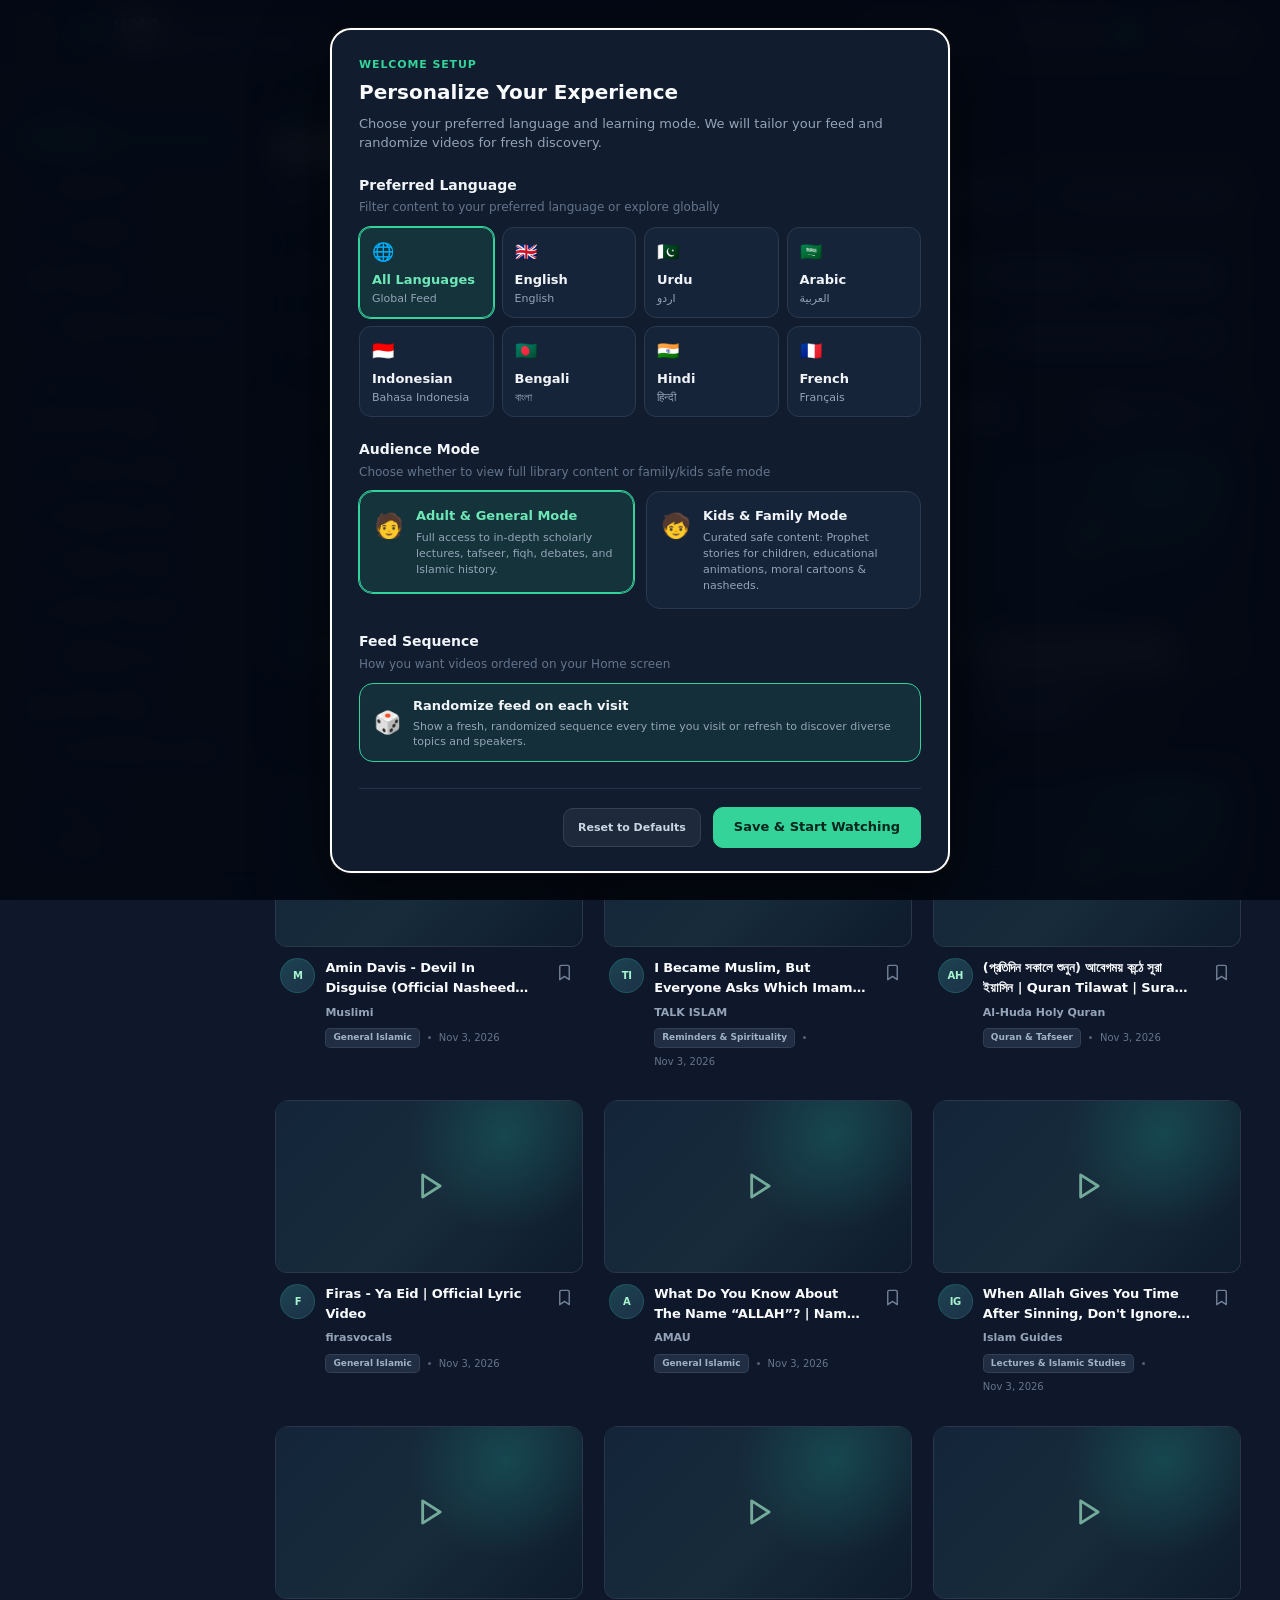
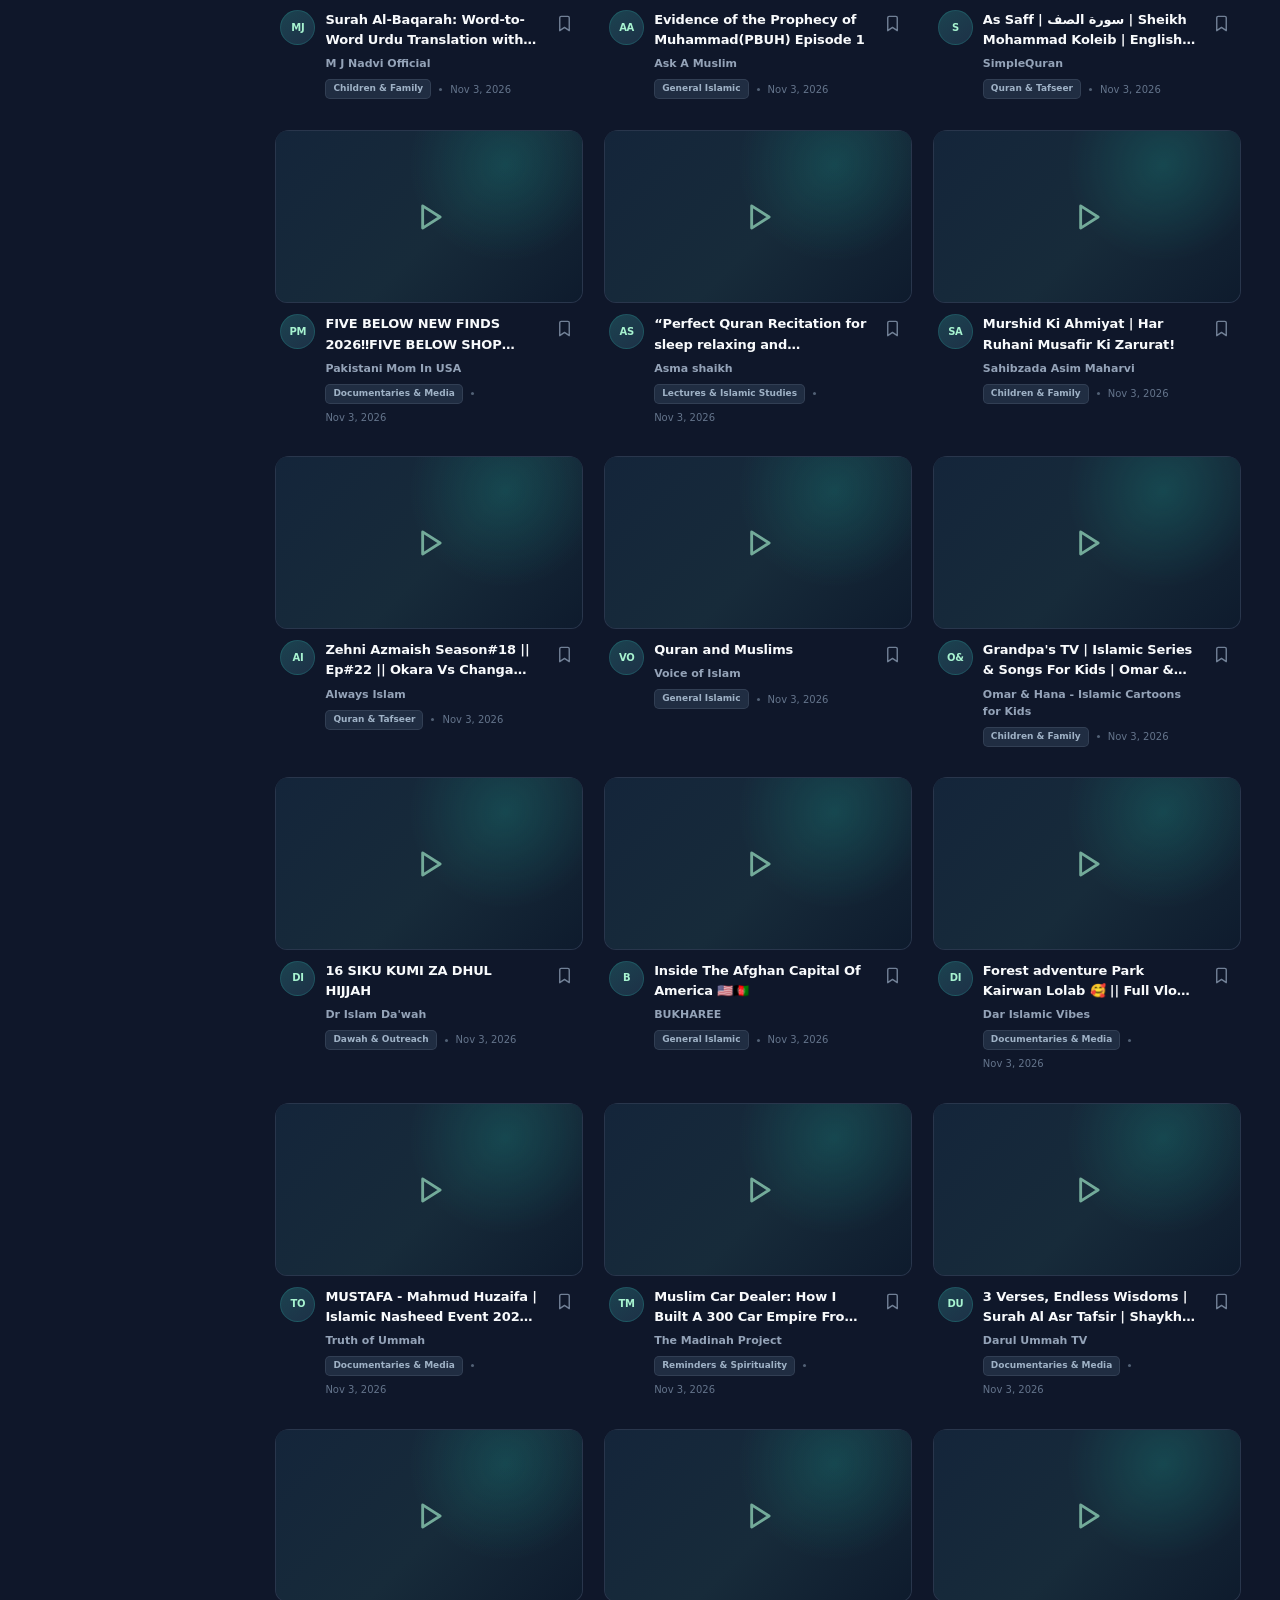
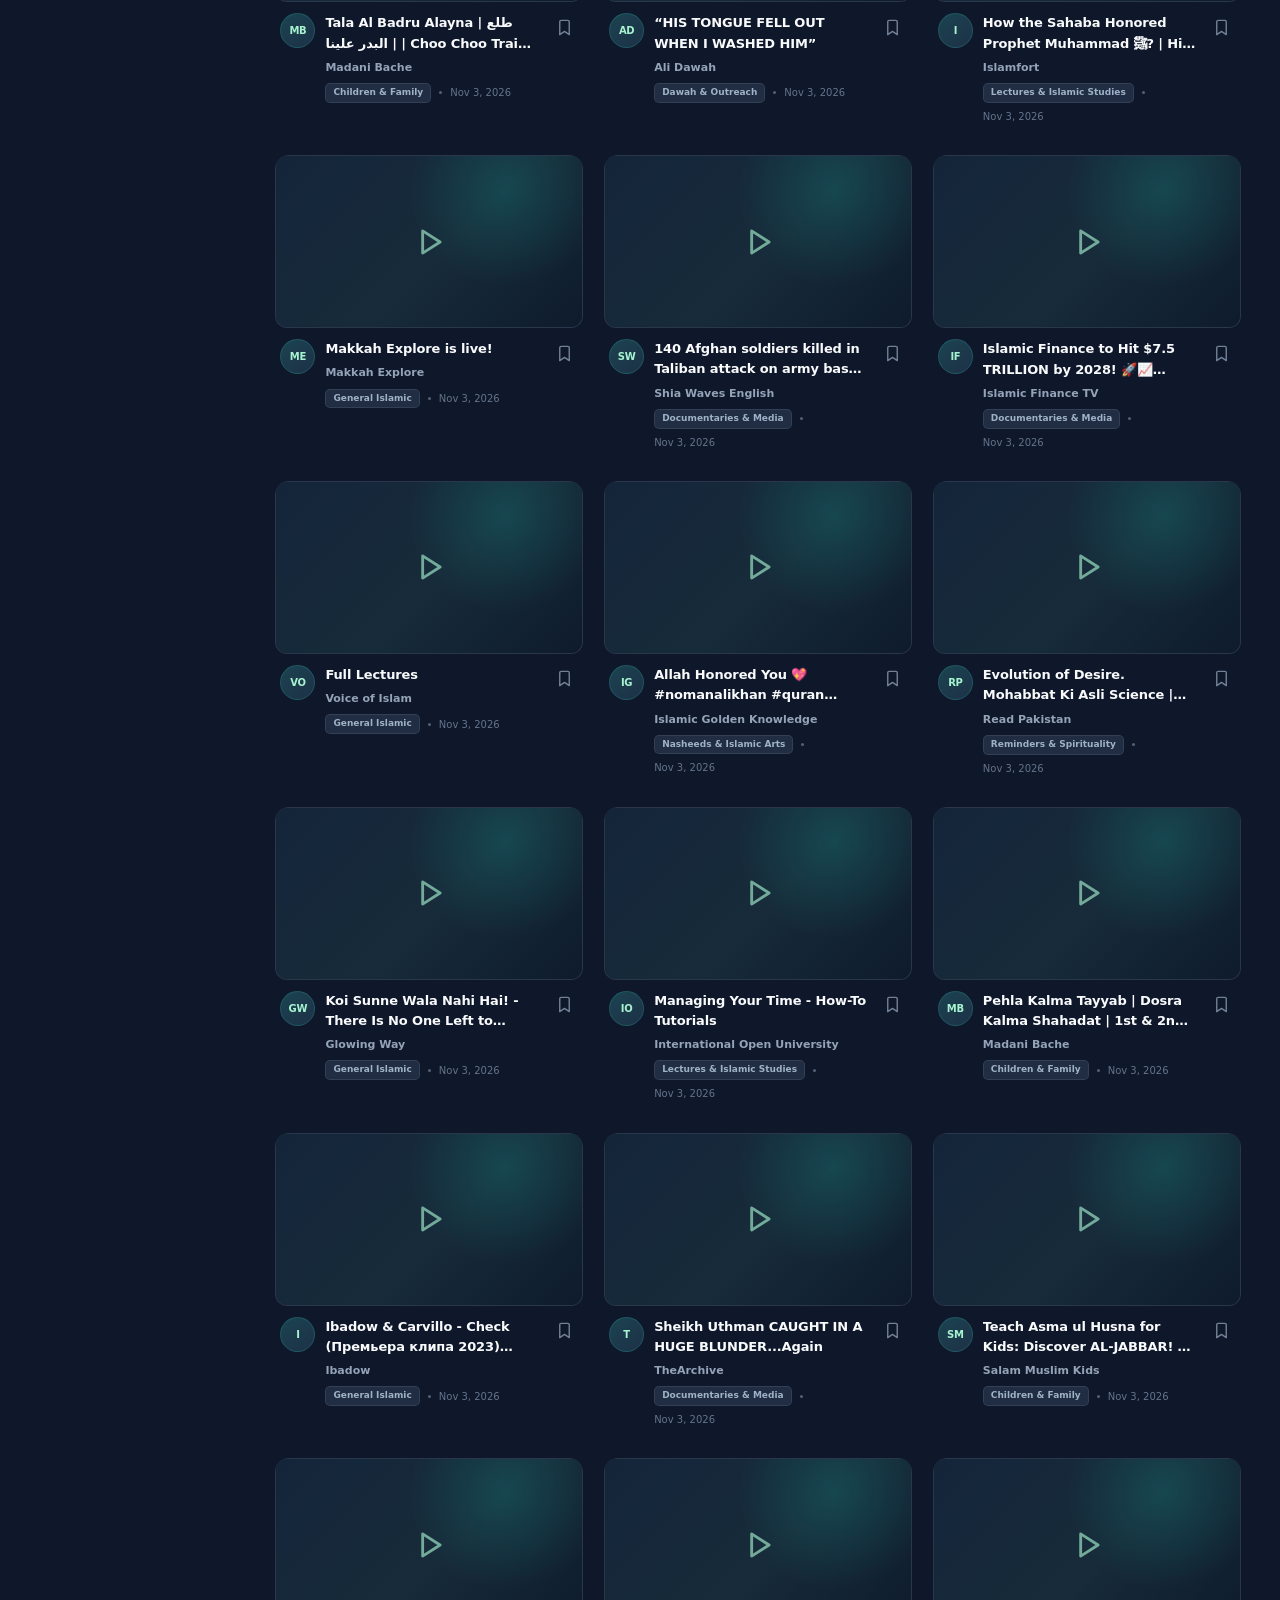
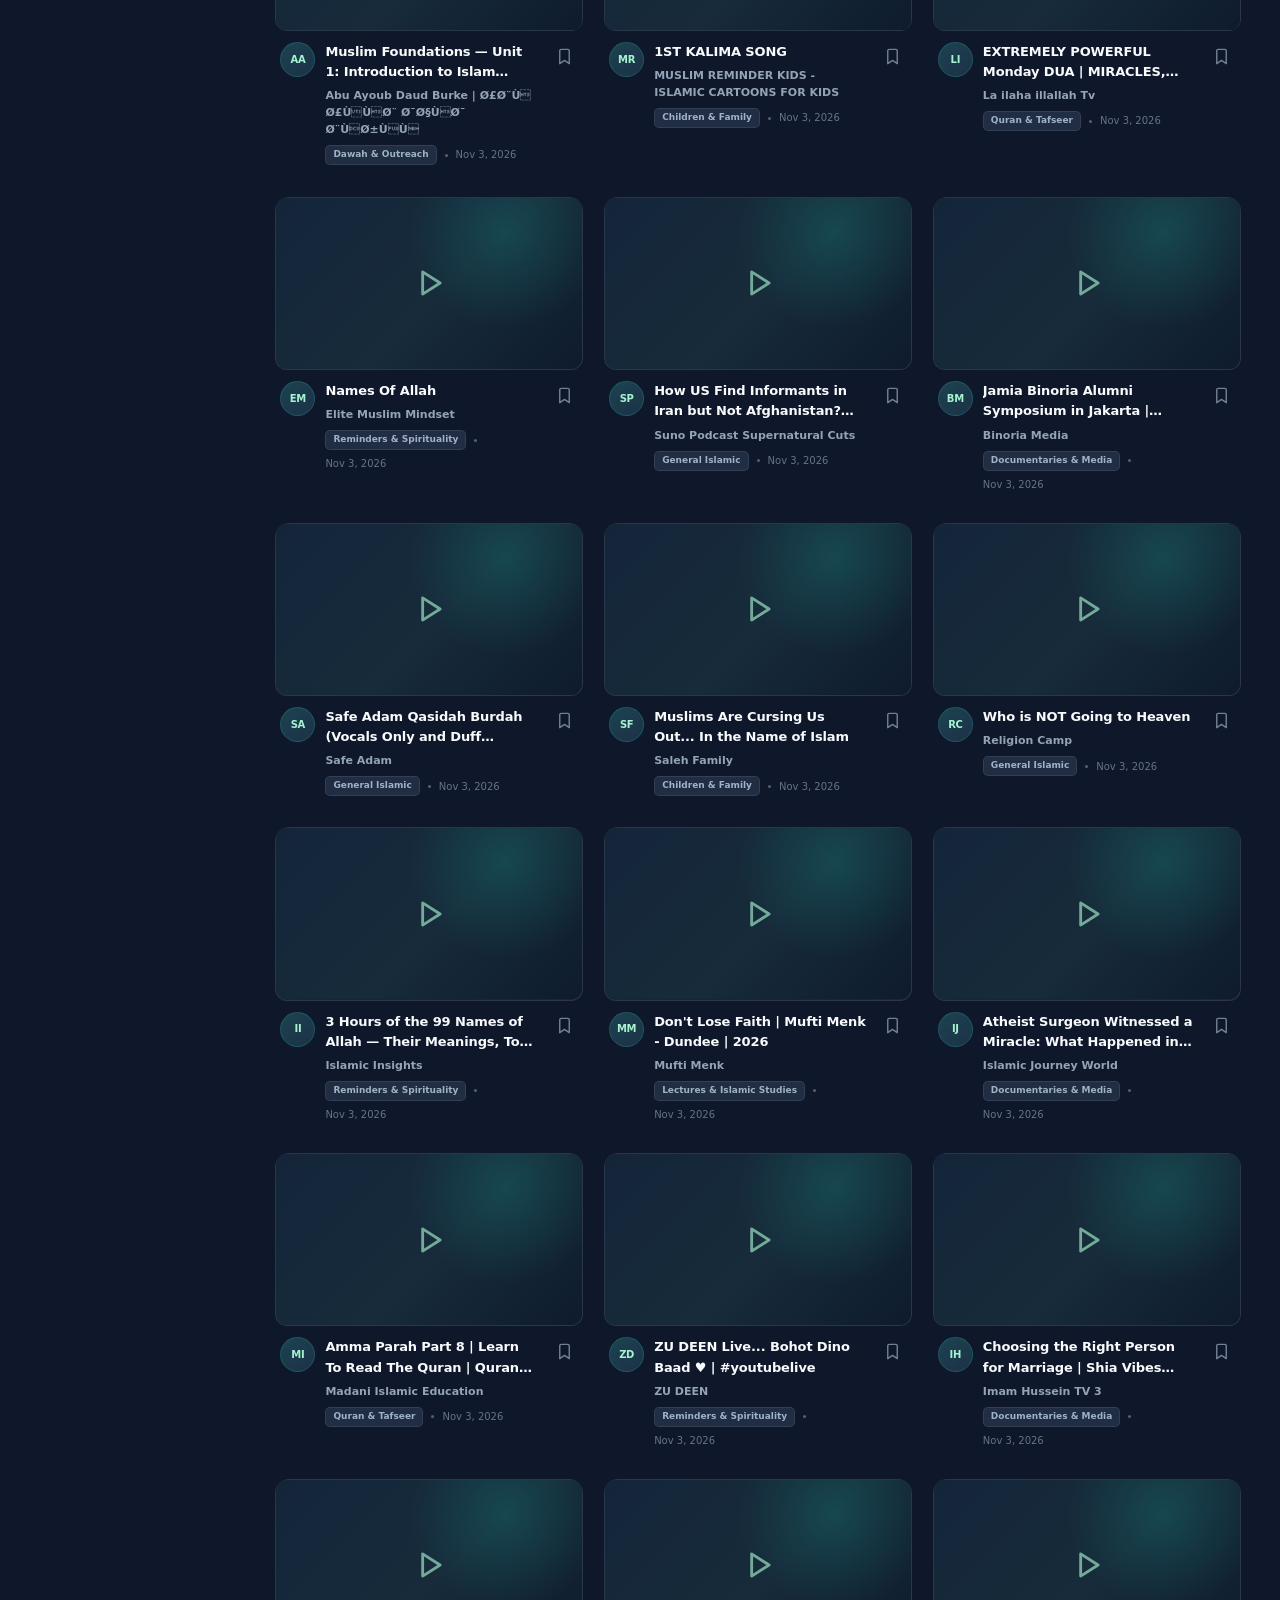
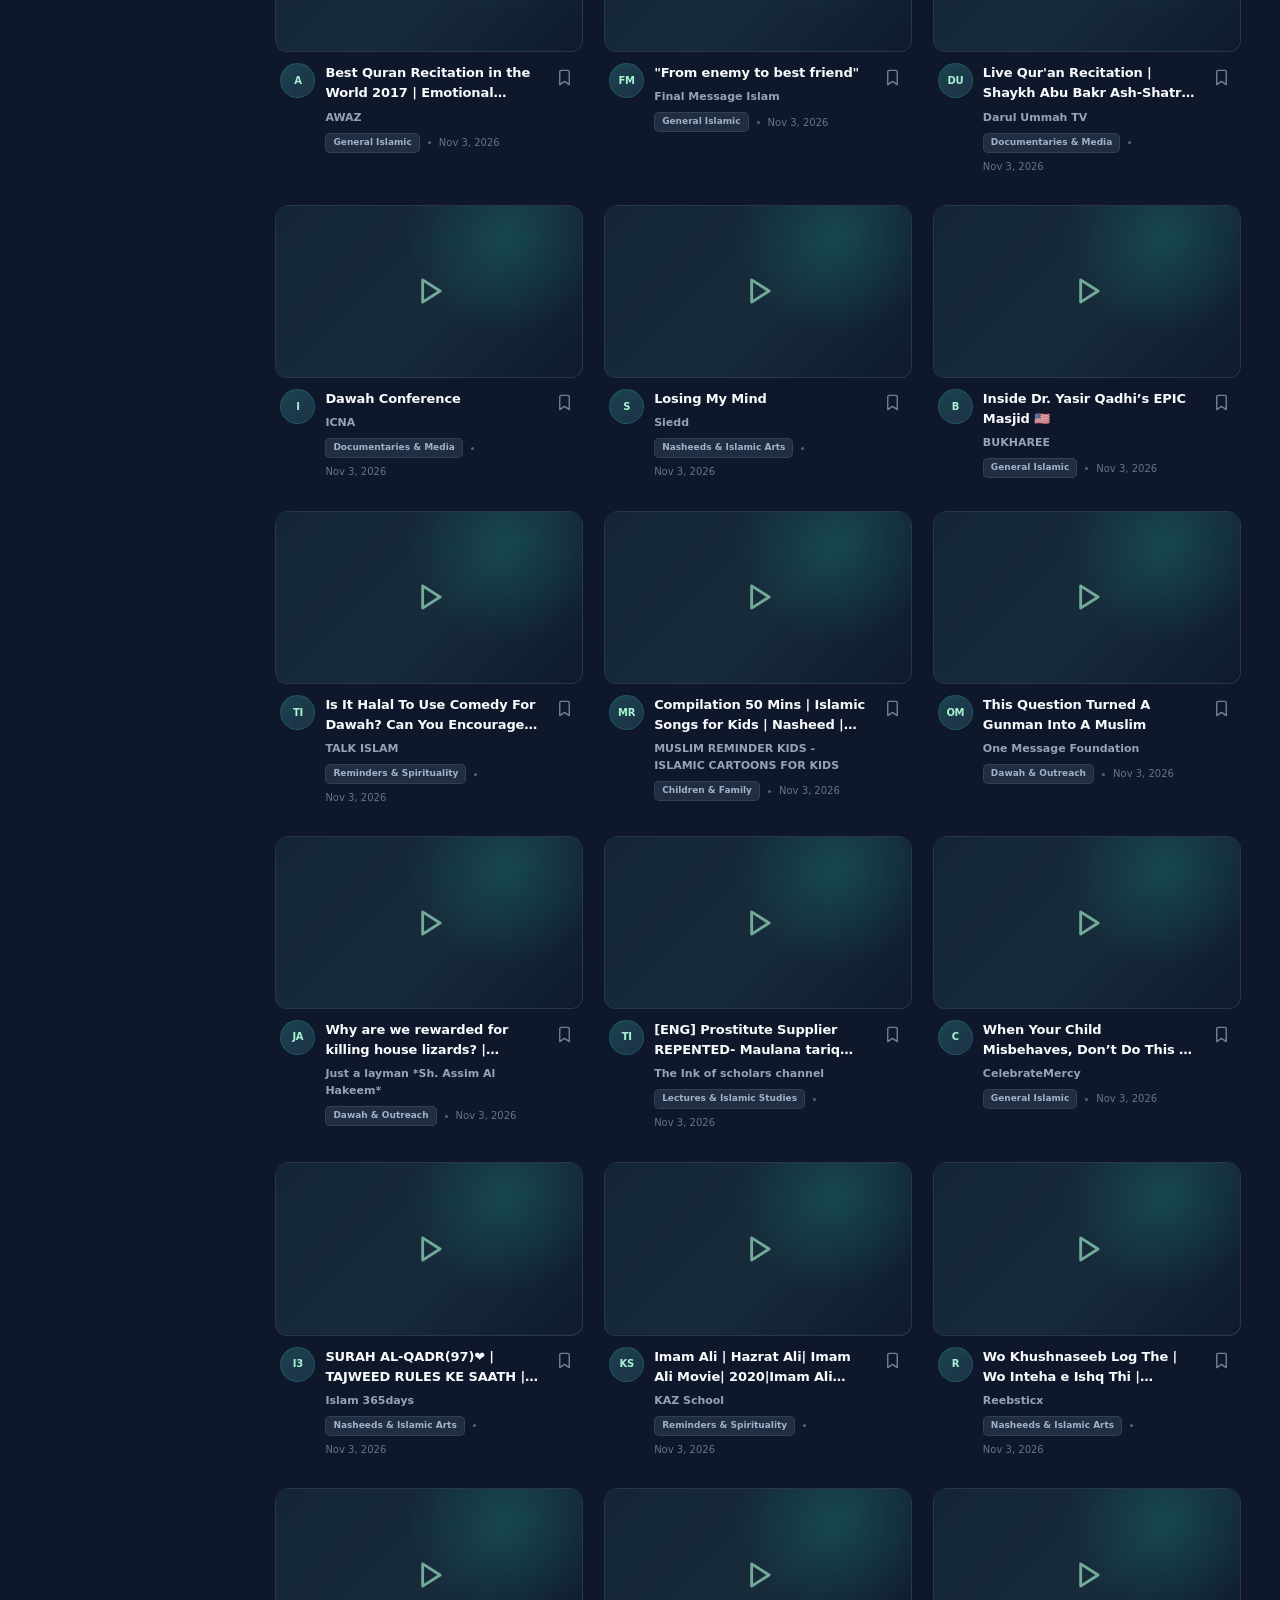
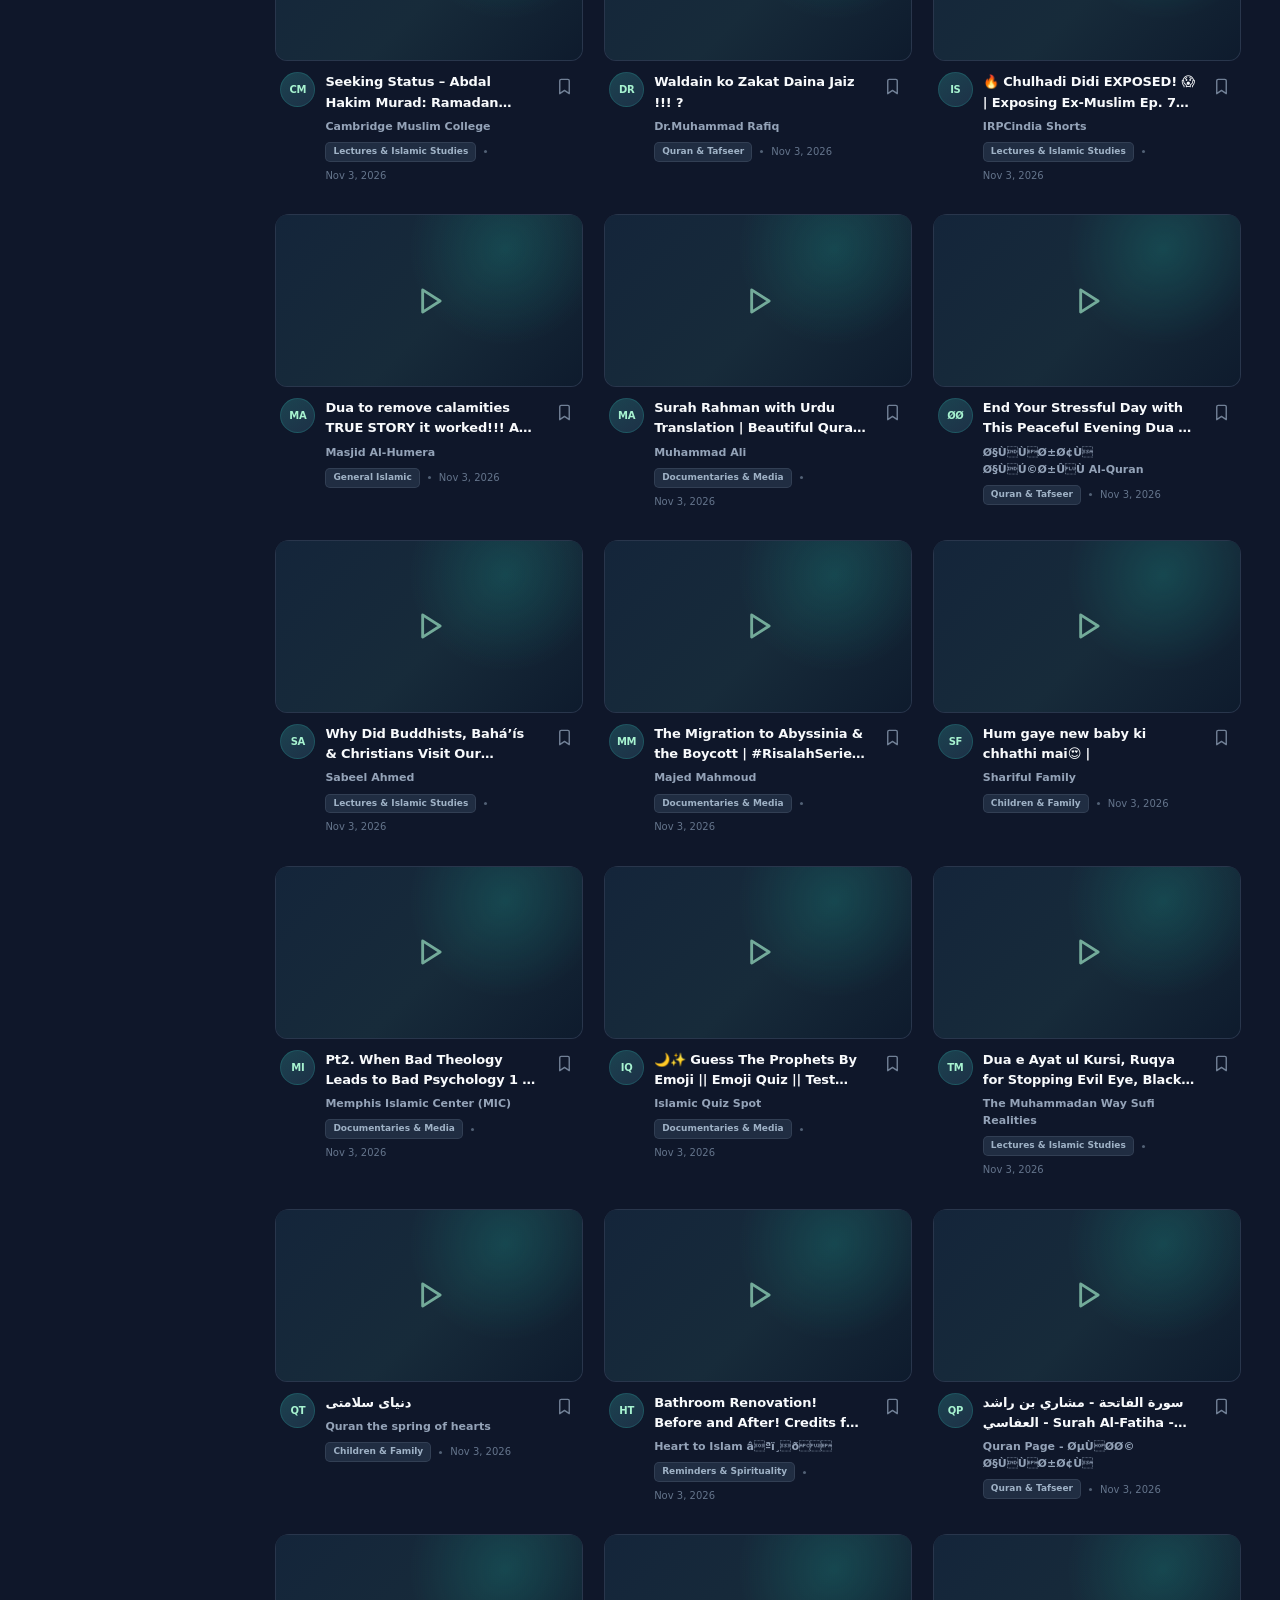
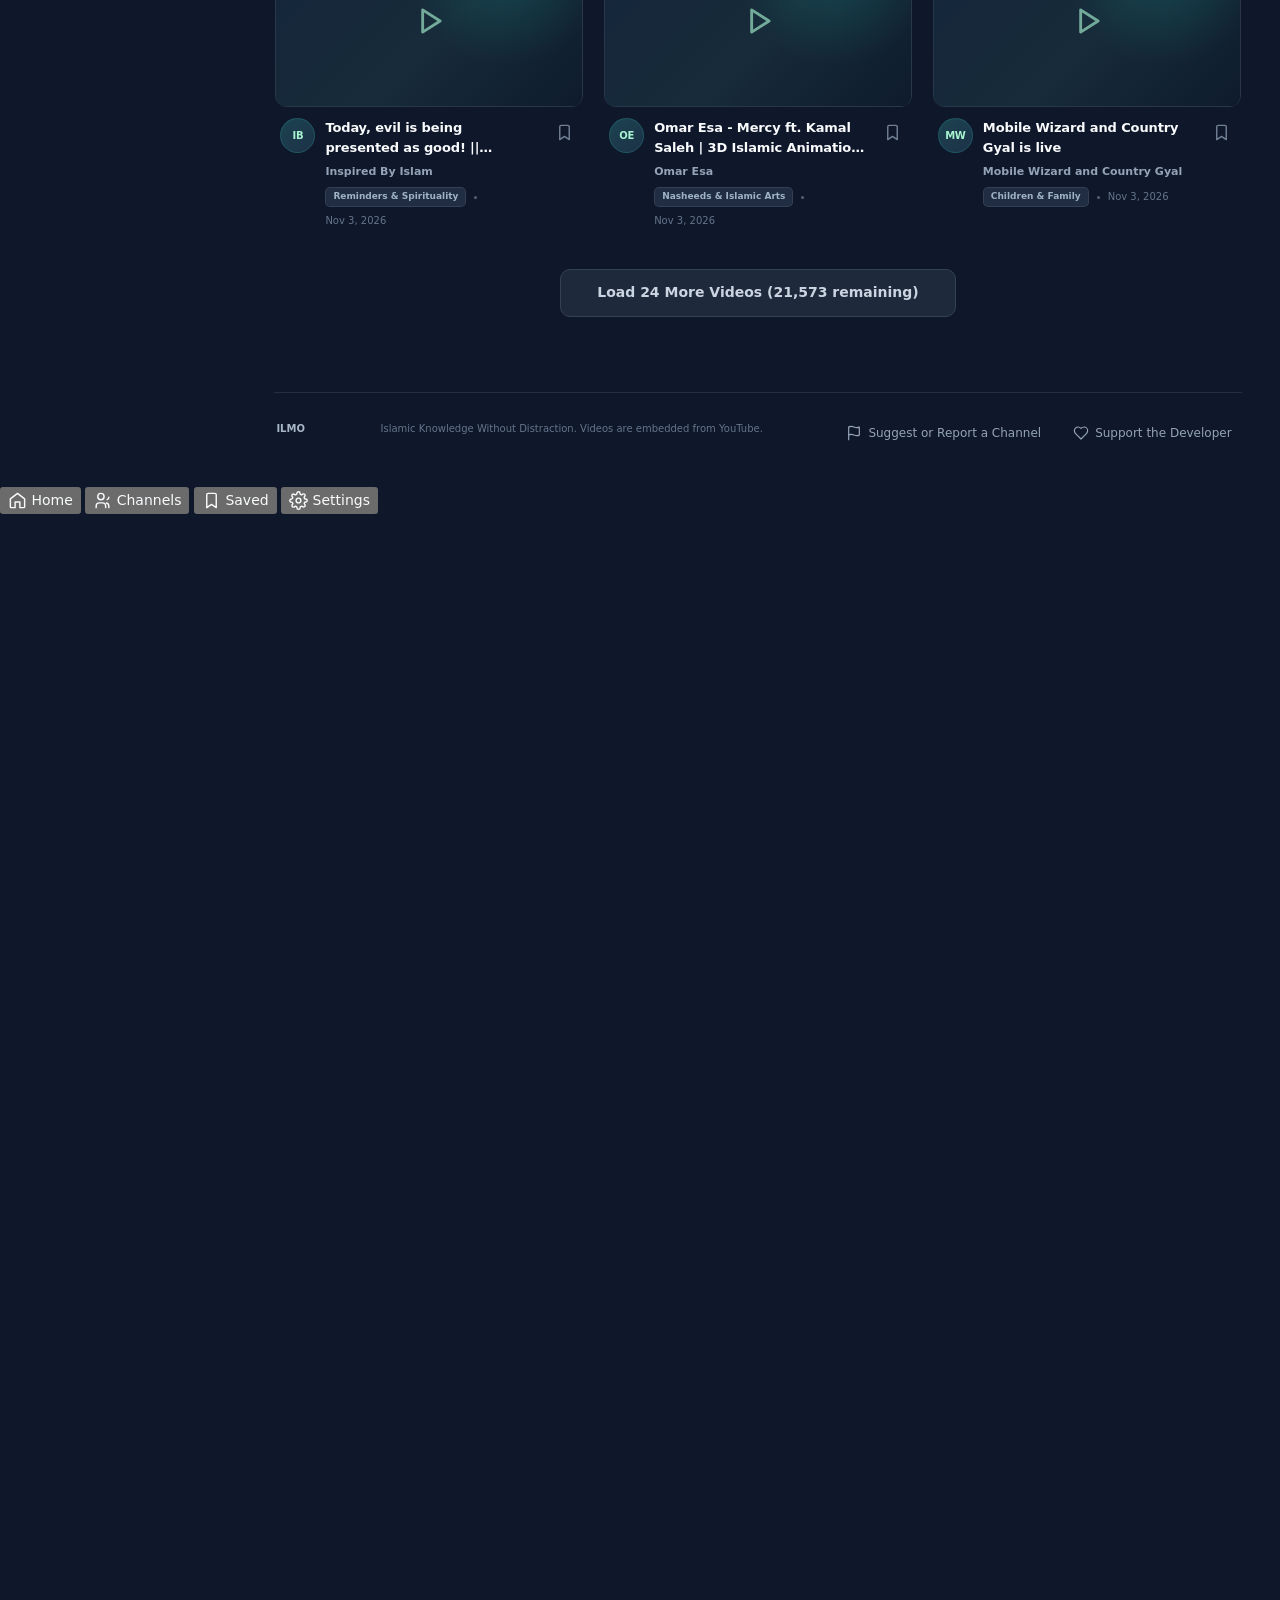
==== commit b5692360: "Rebrand website to ILMO with custom open-book logo and tagline" ====
--- a/index.html
+++ b/index.html
@@ -6,8 +6,9 @@
     <meta name="viewport" content="width=device-width, initial-scale=1">
     <meta name="theme-color" content="#0f172a">
     <meta name="description"
-        content="A calmer place to discover and watch Islamic lectures, Quran studies, reminders and educational videos.">
-    <title>Islamic Video Portal — Learn with focus</title>
+        content="ILMO — Islamic Knowledge Without Distraction. A quiet, ad-free space for authentic Islamic lectures, Quran studies, reminders and educational videos.">
+    <title>ILMO — Islamic Knowledge Without Distraction</title>
+    <link rel="icon" type="image/svg+xml" href="data:image/svg+xml,%3Csvg xmlns='http://www.w3.org/2000/svg' viewBox='0 0 48 48' fill='none'%3E%3Cg stroke='%2310B981' stroke-width='2.6' stroke-linecap='round' stroke-linejoin='round'%3E%3Cpath d='M24 16.5C19.5 12.8 13.5 11.8 7 14v21 c6.5-2.2 12.5-1.2 17 2.5'/%3E%3Cpath d='M24 16.5c4.5-3.7 10.5-4.7 17-2.5v21 c-6.5-2.2-12.5-1.2-17 2.5'/%3E%3C/g%3E%3Cg stroke='%2394A3B8' stroke-width='1.6' stroke-linecap='round'%3E%3Cpath d='M13 20c3-.7 5.8-.2 8.5 1.1'/%3E%3Cpath d='M13 26c3-.7 5.8-.2 8.5 1.1'/%3E%3Cpath d='M35 20c-3-.7-5.8-.2-8.5 1.1'/%3E%3Cpath d='M35 26c-3-.7-5.8-.2-8.5 1.1'/%3E%3C/g%3E%3C/svg%3E">
     <link rel="stylesheet" href="css/styles.css">
 </head>
 
@@ -122,12 +123,22 @@
                         <use href="#i-menu" />
                     </svg>
                 </button>
-                <a class="brand-lockup" href="#" id="brandHome" aria-label="Islamic Video Portal home">
-                    <span class="brand-mark"><svg class="icon">
-                            <use href="#i-play" />
-                        </svg></span>
-                    <span class="brand-name">Islamic Video Portal<span class="brand-caption">Knowledge with
-                            focus</span></span>
+                <a class="brand-lockup" href="#" id="brandHome" aria-label="ILMO - Islamic Knowledge Without Distraction">
+                    <span class="brand-mark" aria-hidden="true">
+                        <svg class="brand-logo" viewBox="0 0 48 48" width="30" height="30" fill="none">
+                            <g stroke="#10B981" stroke-width="2.6" stroke-linecap="round" stroke-linejoin="round">
+                                <path d="M24 16.5C19.5 12.8 13.5 11.8 7 14v21 c6.5-2.2 12.5-1.2 17 2.5"/>
+                                <path d="M24 16.5c4.5-3.7 10.5-4.7 17-2.5v21 c-6.5-2.2-12.5-1.2-17 2.5"/>
+                            </g>
+                            <g stroke="#94A3B8" stroke-width="1.6" stroke-linecap="round">
+                                <path d="M13 20c3-.7 5.8-.2 8.5 1.1"/>
+                                <path d="M13 26c3-.7 5.8-.2 8.5 1.1"/>
+                                <path d="M35 20c-3-.7-5.8-.2-8.5 1.1"/>
+                                <path d="M35 26c-3-.7-5.8-.2-8.5 1.1"/>
+                            </g>
+                        </svg>
+                    </span>
+                    <span class="brand-name">ILMO<span class="brand-caption">Knowledge Without Distraction</span></span>
                 </a>
             </div>
 
@@ -270,7 +281,7 @@
             <div class="content-inner">
                 <section class="page-intro" aria-labelledby="pageTitle">
                     <div>
-                        <div class="eyebrow">A focused library of Islamic knowledge</div>
+                        <div class="eyebrow">ILMO · Islamic Knowledge Without Distraction</div>
                         <h1 id="pageTitle">Learn with intention.</h1>
                         <p class="page-description" id="pageDescription">Explore thoughtful lectures, Quran studies and
                             reminders from selected Islamic educators.</p>
@@ -326,8 +337,8 @@
                 </section>
 
                 <footer class="site-footer">
-                    <span class="footer-brand">Islamic Video Portal</span>
-                    <span class="footer-note">A quiet space for beneficial knowledge. Videos are embedded from YouTube.</span>
+                    <span class="footer-brand">ILMO</span>
+                    <span class="footer-note">Islamic Knowledge Without Distraction. Videos are embedded from YouTube.</span>
                     <div class="footer-links">
                         <button class="footer-link-btn" id="footerChannelRequest" type="button">
                             <svg class="icon sm"><use href="#i-flag" /></svg>
@@ -372,8 +383,8 @@
             <div class="pref-header">
                 <div class="pref-title-group">
                     <span class="pref-kicker" id="prefModalKicker">First-time Setup</span>
-                    <h2 class="pref-title" id="prefModalTitle">Welcome to Islamic Video Portal</h2>
-                    <p class="pref-subtitle" id="prefModalSubtitle">Customize your experience. We will tailor your feed and randomize videos every time for fresh discovery.</p>
+                    <h2 class="pref-title" id="prefModalTitle">Welcome to ILMO</h2>
+                    <p class="pref-subtitle" id="prefModalSubtitle">Islamic Knowledge Without Distraction. Customize your preferences below for fresh, focused discovery.</p>
                 </div>
                 <button class="icon-button pref-close-btn" id="prefCloseBtn" type="button" aria-label="Close preferences">
                     <svg class="icon"><use href="#i-x" /></svg>
--- a/css/styles.css
+++ b/css/styles.css
@@ -163,36 +163,45 @@
  }
 
  .brand-mark {
-     width: 37px;
-     height: 37px;
+     width: 38px;
+     height: 38px;
      display: grid;
      place-items: center;
-     color: #06251e;
-     border-radius: 12px;
-     background: linear-gradient(145deg, #34d399, #0d9488);
-     box-shadow: 0 5px 18px rgba(16, 185, 129, .15);
- }
-
- .brand-mark .icon {
-     width: 21px;
-     height: 21px;
-     stroke-width: 2.1;
+     border-radius: 11px;
+     background: rgba(16, 185, 129, 0.08);
+     border: 1px solid rgba(16, 185, 129, 0.28);
+     box-shadow: 0 4px 14px rgba(0, 0, 0, 0.25);
+     flex-shrink: 0;
+     transition: all 0.2s ease;
+ }
+
+ .brand-lockup:hover .brand-mark {
+     background: rgba(16, 185, 129, 0.16);
+     border-color: rgba(16, 185, 129, 0.5);
+     box-shadow: 0 6px 18px rgba(16, 185, 129, 0.2);
+ }
+
+ .brand-mark .brand-logo {
+     width: 28px;
+     height: 28px;
+     display: block;
  }
 
  .brand-name {
-     font-size: 14px;
-     line-height: 1.2;
-     font-weight: 750;
-     letter-spacing: -.025em;
+     font-size: 15px;
+     line-height: 1.15;
+     font-weight: 800;
+     letter-spacing: .06em;
      white-space: nowrap;
+     color: var(--text);
  }
 
  .brand-caption {
      display: block;
-     margin-top: 3px;
+     margin-top: 2px;
      color: var(--muted);
-     font-size: 10px;
-     font-weight: 500;
+     font-size: 9.5px;
+     font-weight: 600;
      letter-spacing: .055em;
      text-transform: uppercase;
  }
@@ -1755,9 +1764,14 @@
      }
 
      .brand-mark {
-         width: 32px;
-         height: 32px;
+         width: 34px;
+         height: 34px;
          border-radius: 9px;
+     }
+
+     .brand-mark .brand-logo {
+         width: 24px;
+         height: 24px;
      }
 
      .menu-toggle {
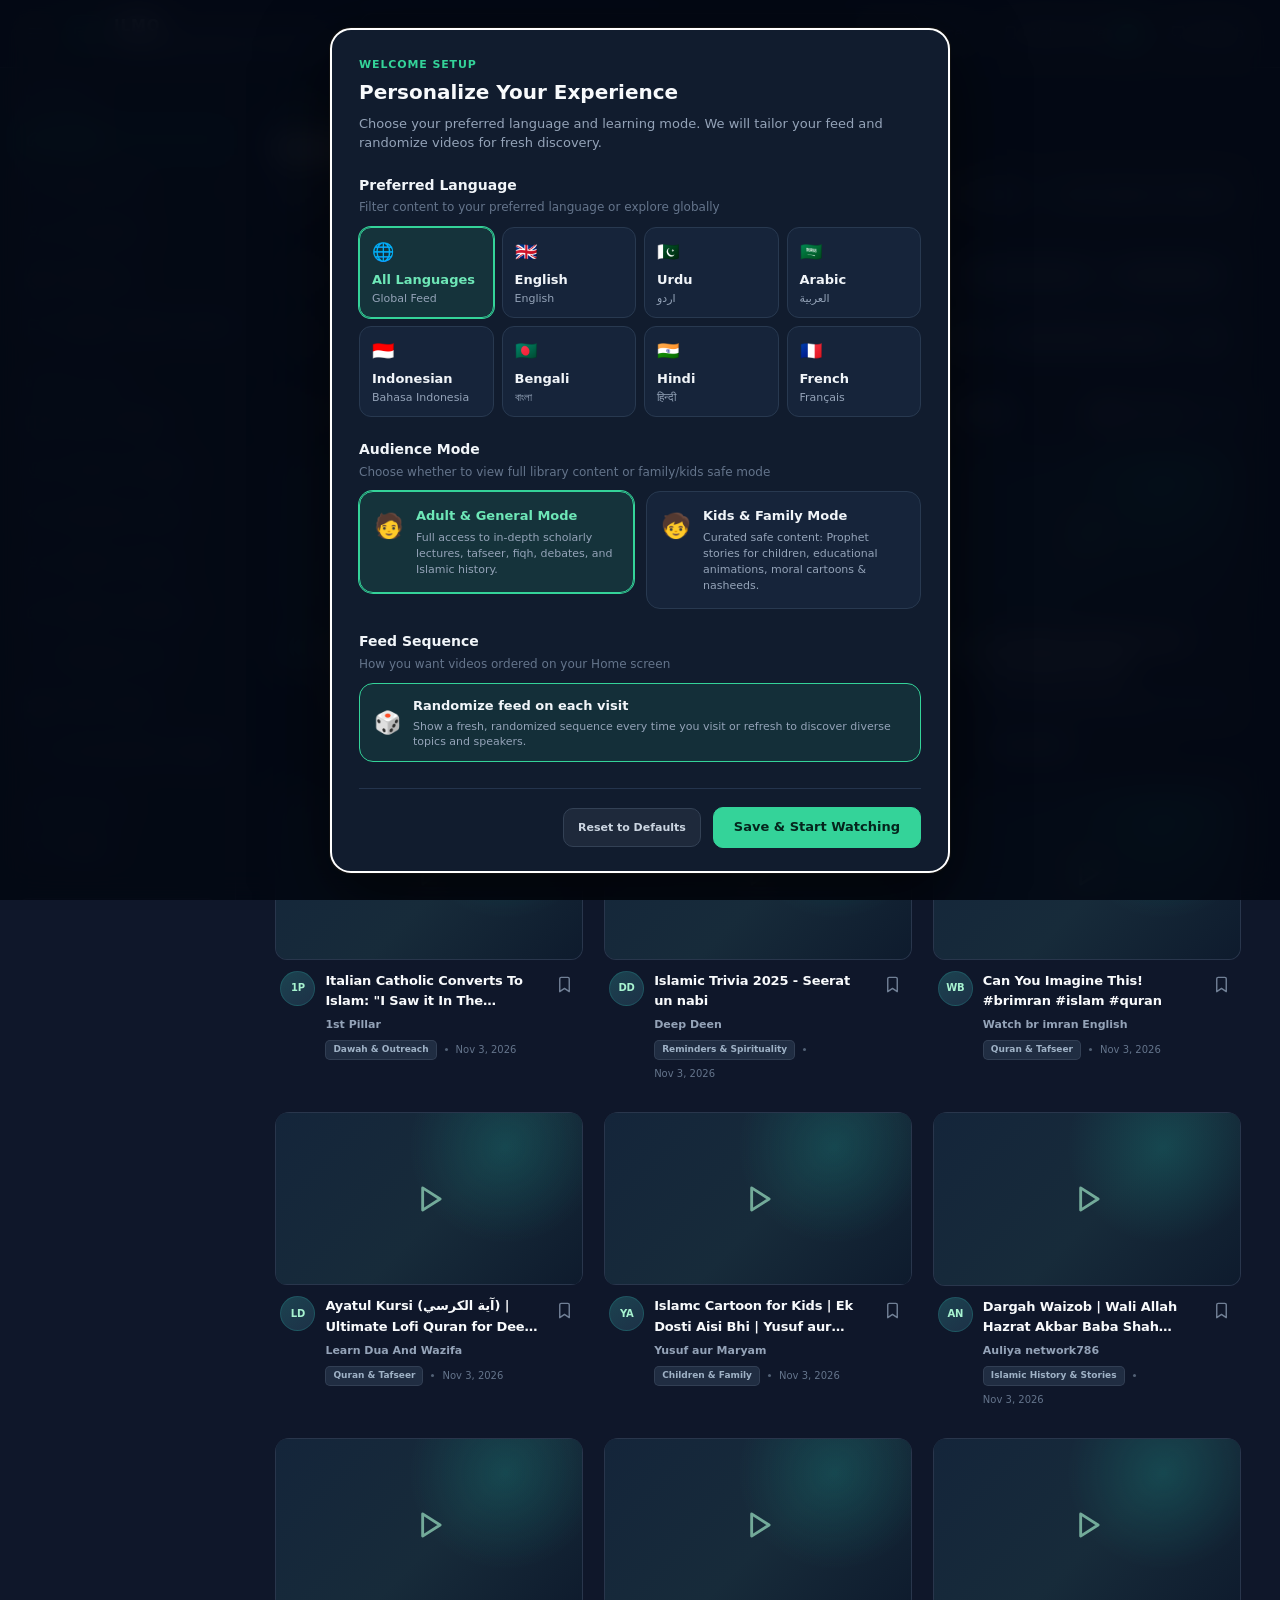
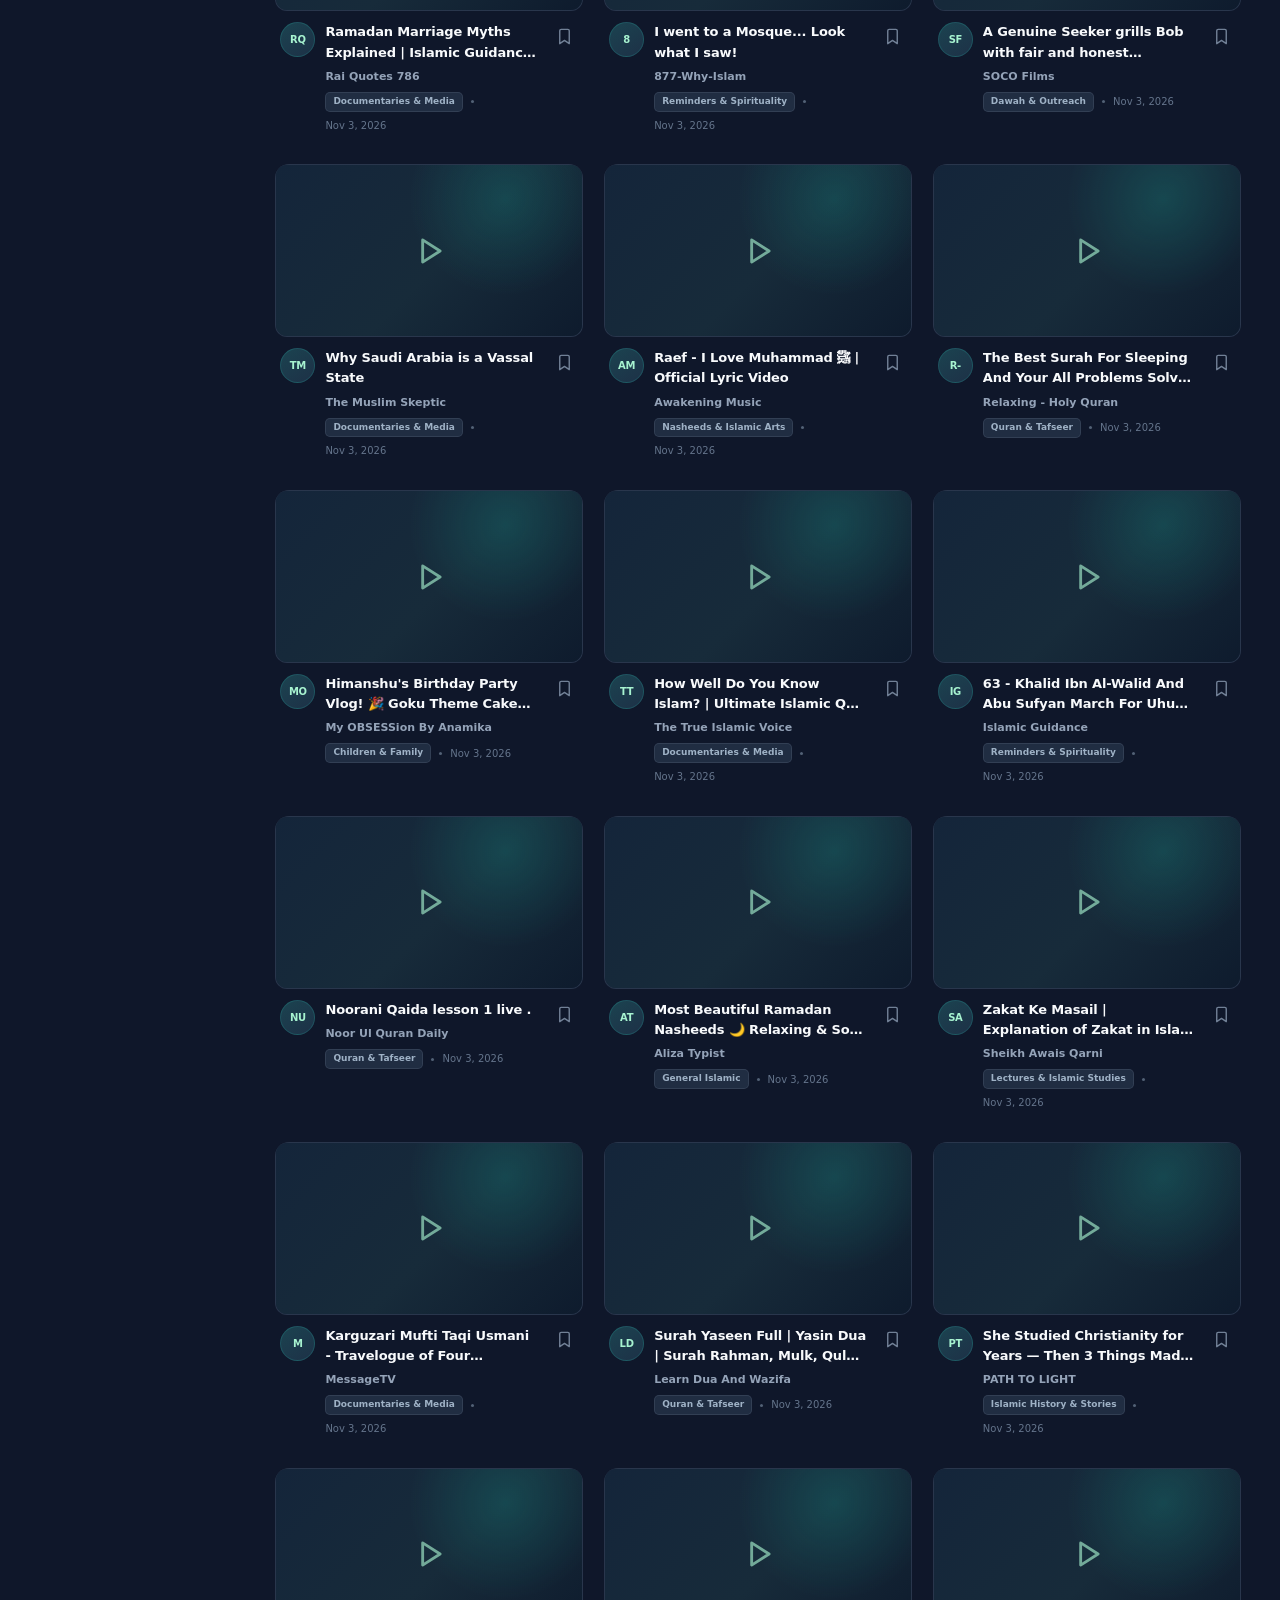
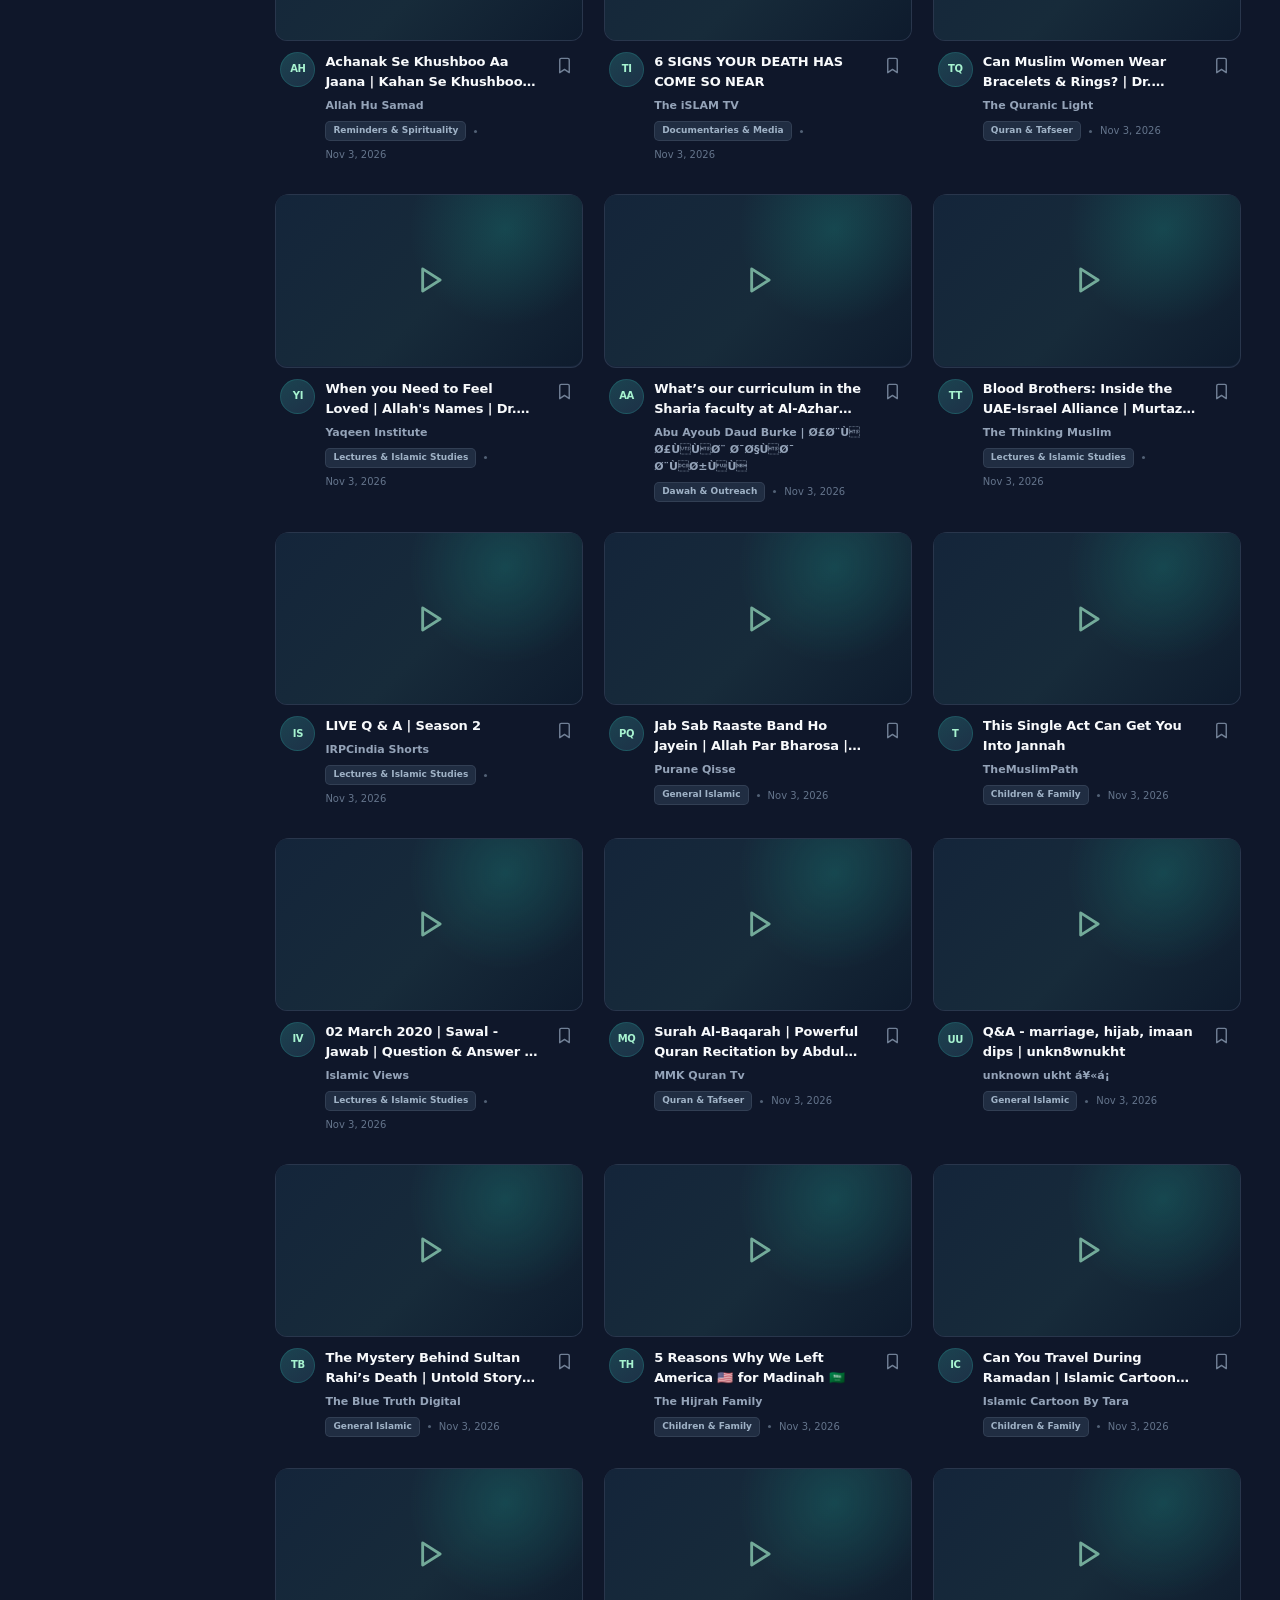
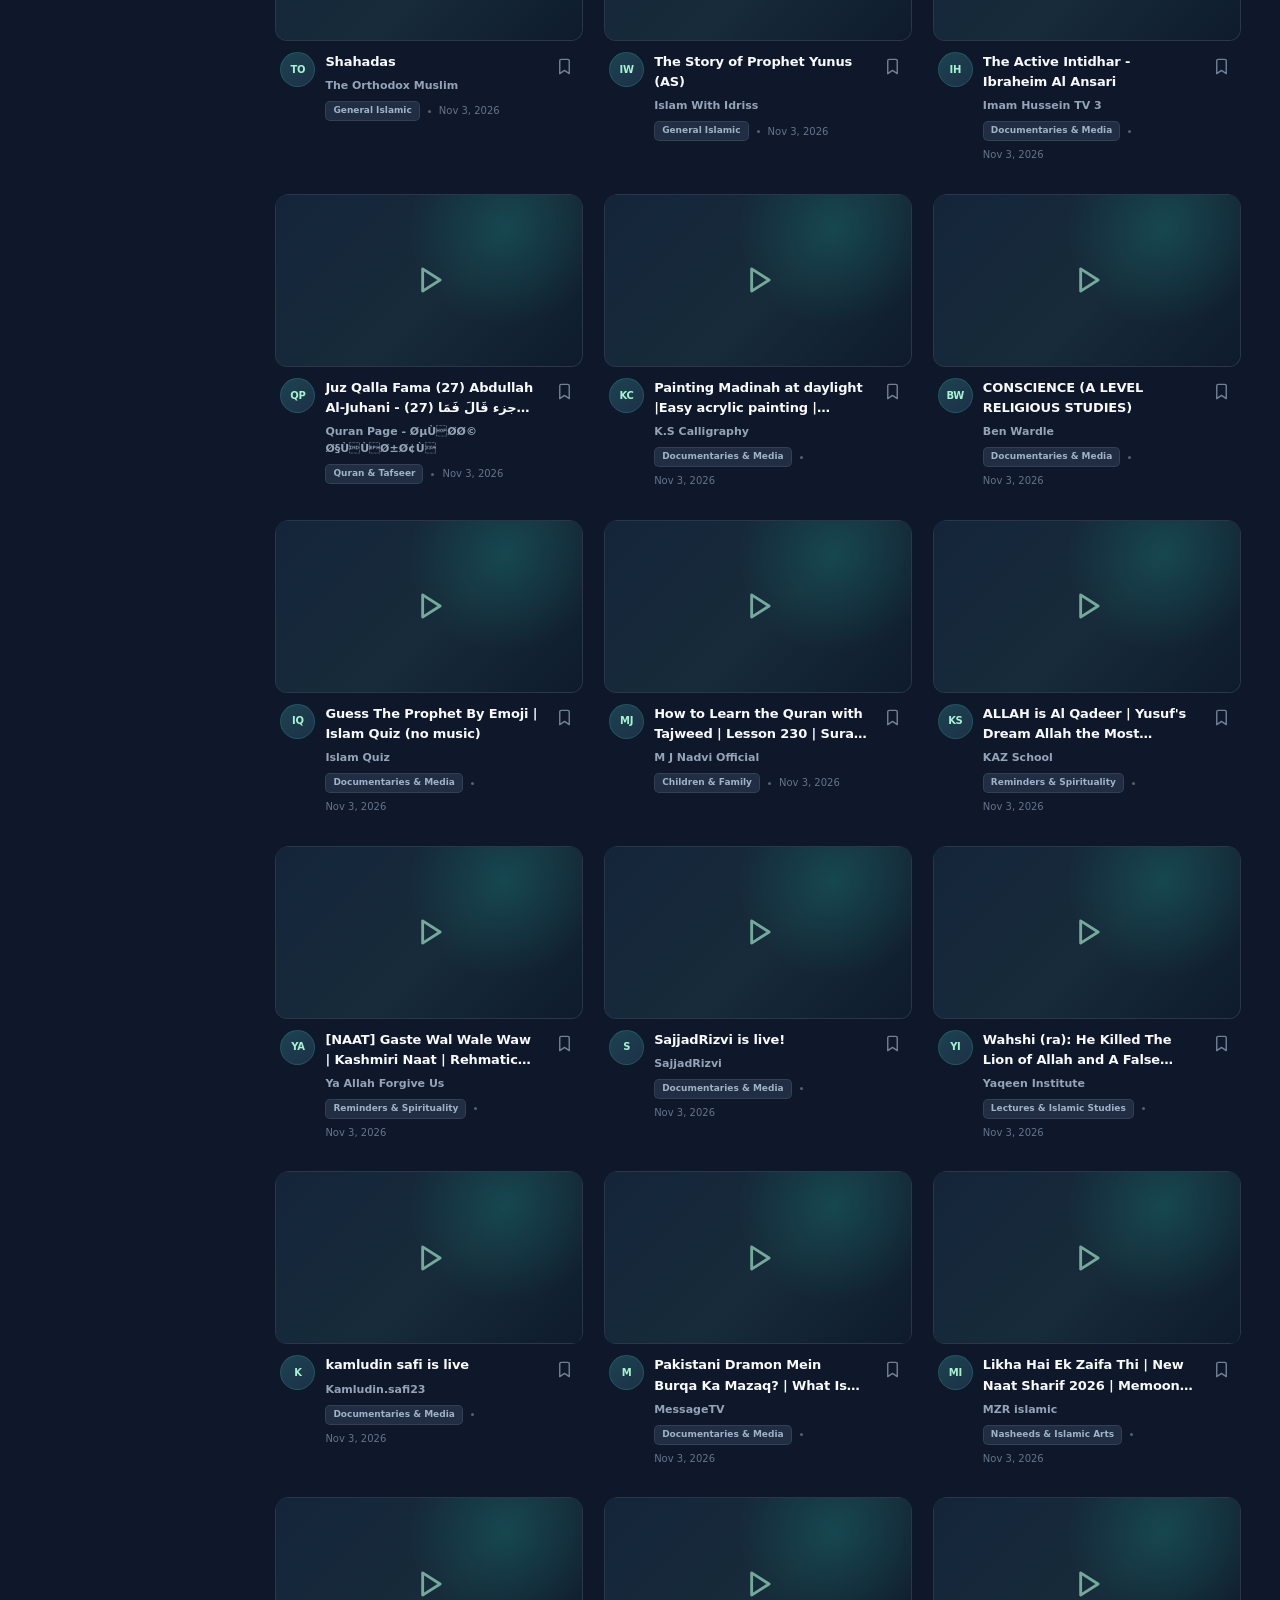
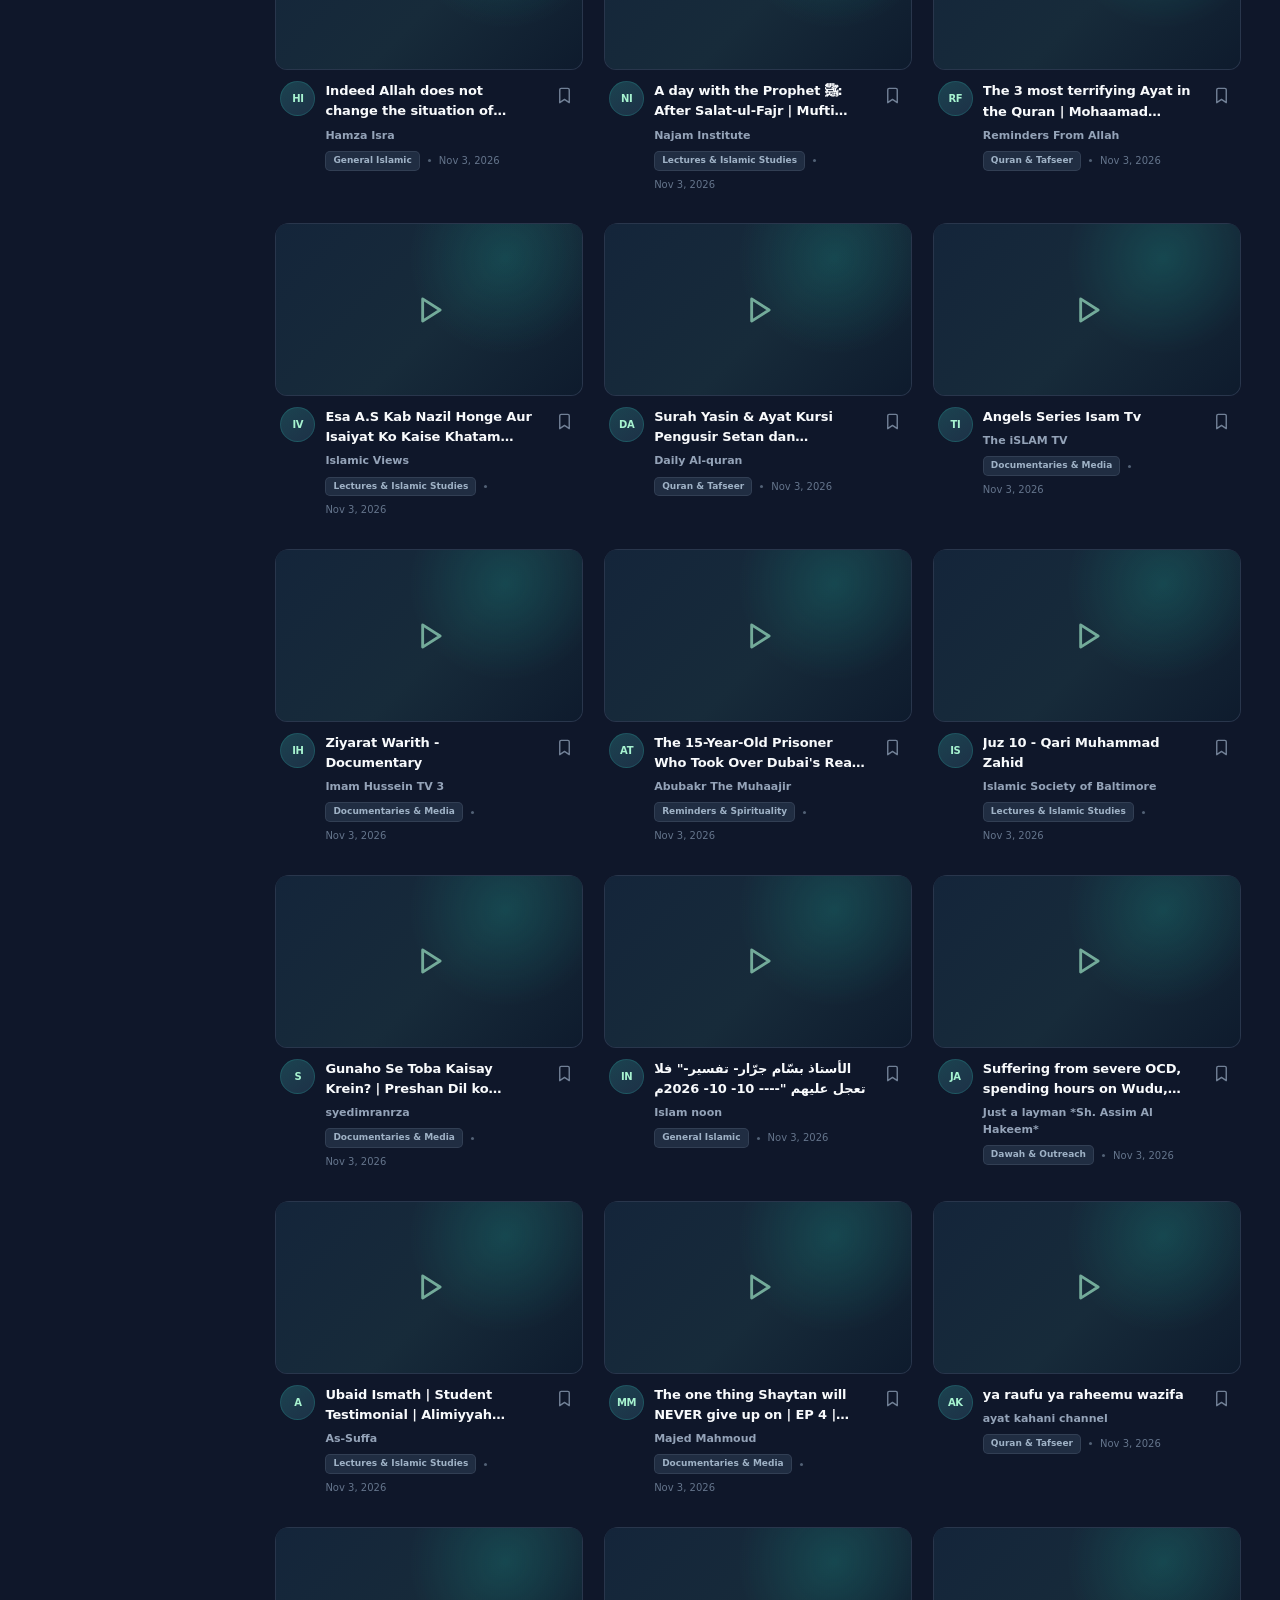
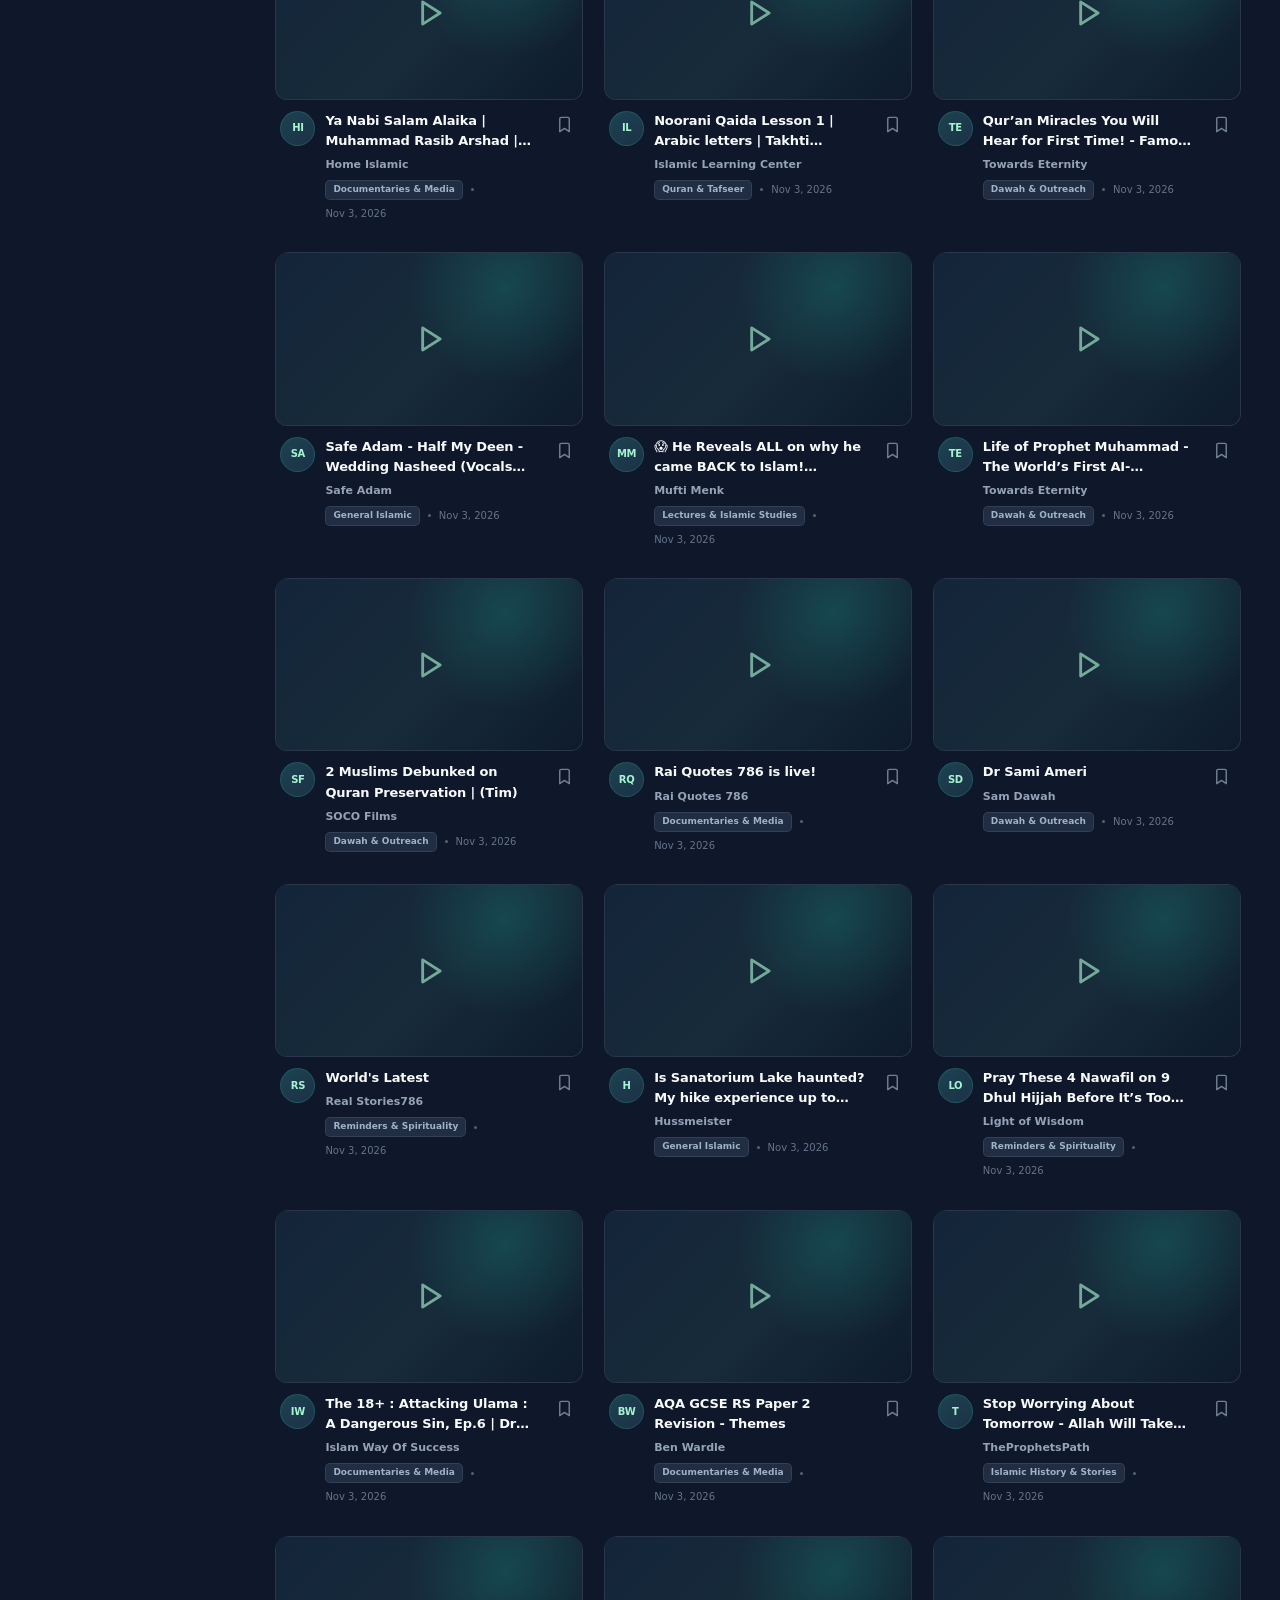
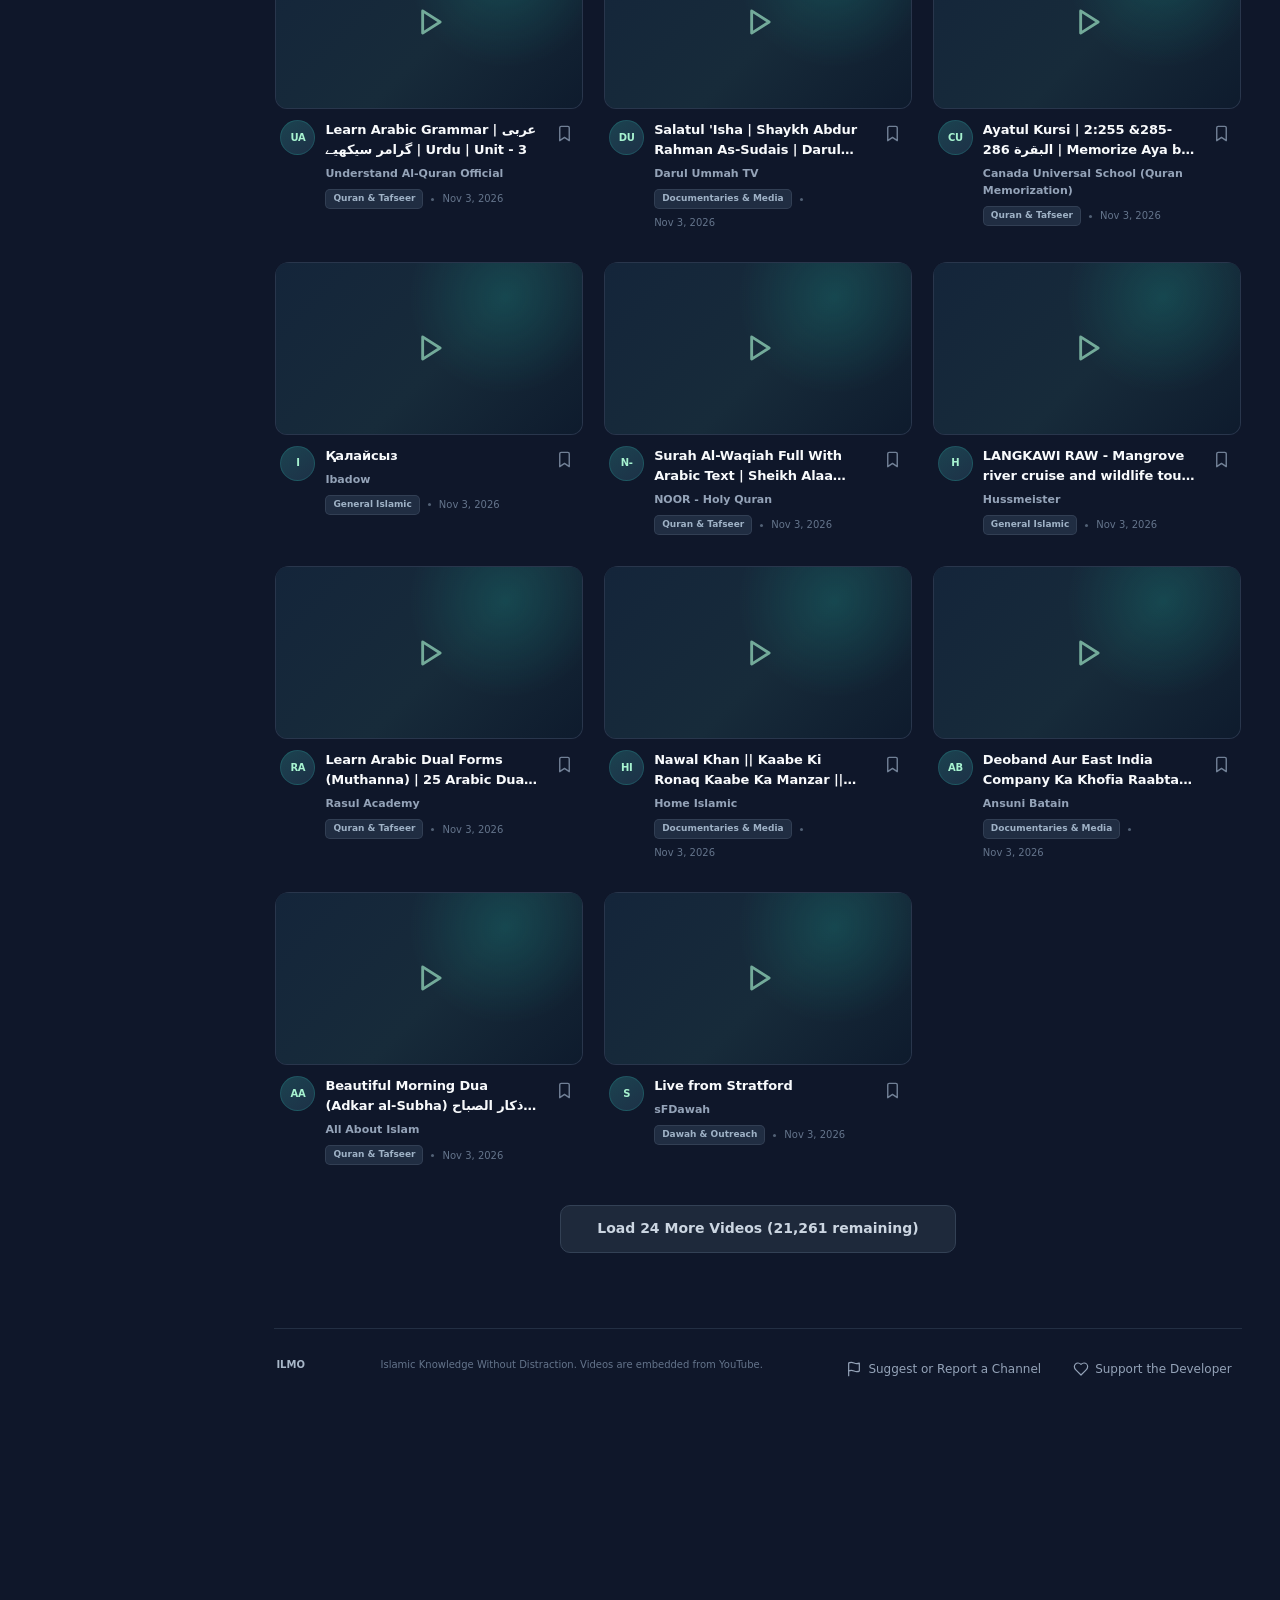
==== commit 2f34f971: "Reinforce fixed top navigation on mobile with hardware acceleration and cache buster" ====
--- a/index.html
+++ b/index.html
@@ -9,7 +9,7 @@
         content="ILMO — Islamic Knowledge Without Distraction. A quiet, ad-free space for authentic Islamic lectures, Quran studies, reminders and educational videos.">
     <title>ILMO — Islamic Knowledge Without Distraction</title>
     <link rel="icon" type="image/svg+xml" href="data:image/svg+xml,%3Csvg xmlns='http://www.w3.org/2000/svg' viewBox='0 0 48 48' fill='none'%3E%3Cg stroke='%2310B981' stroke-width='2.6' stroke-linecap='round' stroke-linejoin='round'%3E%3Cpath d='M24 16.5C19.5 12.8 13.5 11.8 7 14v21 c6.5-2.2 12.5-1.2 17 2.5'/%3E%3Cpath d='M24 16.5c4.5-3.7 10.5-4.7 17-2.5v21 c-6.5-2.2-12.5-1.2-17 2.5'/%3E%3C/g%3E%3Cg stroke='%2394A3B8' stroke-width='1.6' stroke-linecap='round'%3E%3Cpath d='M13 20c3-.7 5.8-.2 8.5 1.1'/%3E%3Cpath d='M13 26c3-.7 5.8-.2 8.5 1.1'/%3E%3Cpath d='M35 20c-3-.7-5.8-.2-8.5 1.1'/%3E%3Cpath d='M35 26c-3-.7-5.8-.2-8.5 1.1'/%3E%3C/g%3E%3C/svg%3E">
-    <link rel="stylesheet" href="css/styles.css">
+    <link rel="stylesheet" href="css/styles.css?v=2.0.2">
 </head>
 
 <body>
--- a/css/styles.css
+++ b/css/styles.css
@@ -37,7 +37,9 @@
      min-width: 320px;
      max-width: 100vw;
      overflow-x: hidden;
+     overflow-x: clip;
      scroll-behavior: smooth;
+     -webkit-text-size-adjust: 100%;
  }
 
  body {
@@ -46,6 +48,7 @@
      max-width: 100vw;
      min-height: 100vh;
      overflow-x: hidden;
+     overflow-x: clip;
      background: var(--bg);
      color: var(--text);
      font-size: 14px;
@@ -123,13 +126,21 @@
 3. HEADER
 ========================================================= */
  .site-header {
-     position: sticky;
-     top: 0;
-     z-index: 100;
+     position: fixed !important;
+     top: 0 !important;
+     left: 0 !important;
+     right: 0 !important;
+     width: 100% !important;
+     z-index: 140 !important;
      height: var(--header-height);
-     background: rgba(15, 23, 42, .92);
+     background: rgba(15, 23, 42, .96);
      border-bottom: 1px solid rgba(51, 65, 85, .78);
      backdrop-filter: blur(18px);
+     -webkit-backdrop-filter: blur(18px);
+     -webkit-transform: translate3d(0, 0, 0);
+     transform: translate3d(0, 0, 0);
+     -webkit-backface-visibility: hidden;
+     backface-visibility: hidden;
  }
 
  .header-inner {
@@ -359,7 +370,7 @@
      grid-template-columns: var(--sidebar-wide) minmax(0, 1fr);
      max-width: 1800px;
      min-height: calc(100vh - var(--header-height));
-     margin: 0 auto;
+     margin: var(--header-height) auto 0;
      transition: grid-template-columns .24s var(--ease);
  }
 
@@ -1558,6 +1569,11 @@
      }
  }
 
+ /* Mobile bottom navigation: strictly hidden on desktop & tablets (> 820px) */
+ .mobile-bottom-nav {
+     display: none;
+ }
+
  /* =========================================================
 11. RESPONSIVE LAYOUT
 ========================================================= */
@@ -1593,6 +1609,17 @@
  }
 
  @media (max-width: 820px) {
+     .site-header {
+         position: fixed !important;
+         top: 0 !important;
+         left: 0 !important;
+         right: 0 !important;
+         width: 100% !important;
+         z-index: 140 !important;
+         -webkit-transform: translate3d(0, 0, 0);
+         transform: translate3d(0, 0, 0);
+     }
+
      .header-inner {
          grid-template-columns: minmax(145px, auto) minmax(150px, 1fr) auto;
          gap: 12px;
@@ -1600,8 +1627,9 @@
      }
 
      .app-shell {
-         display: block;
+         display: block !important;
          min-height: calc(100vh - var(--header-height));
+         margin-top: var(--header-height) !important;
      }
 
      .sidebar {
@@ -1739,7 +1767,19 @@
      }
 
      .site-header {
-         height: var(--header-height);
+         position: fixed !important;
+         top: 0 !important;
+         left: 0 !important;
+         right: 0 !important;
+         width: 100% !important;
+         height: var(--header-height) !important;
+         z-index: 140 !important;
+         -webkit-transform: translate3d(0, 0, 0);
+         transform: translate3d(0, 0, 0);
+     }
+
+     .app-shell {
+         margin-top: var(--header-height) !important;
      }
 
      .header-inner {
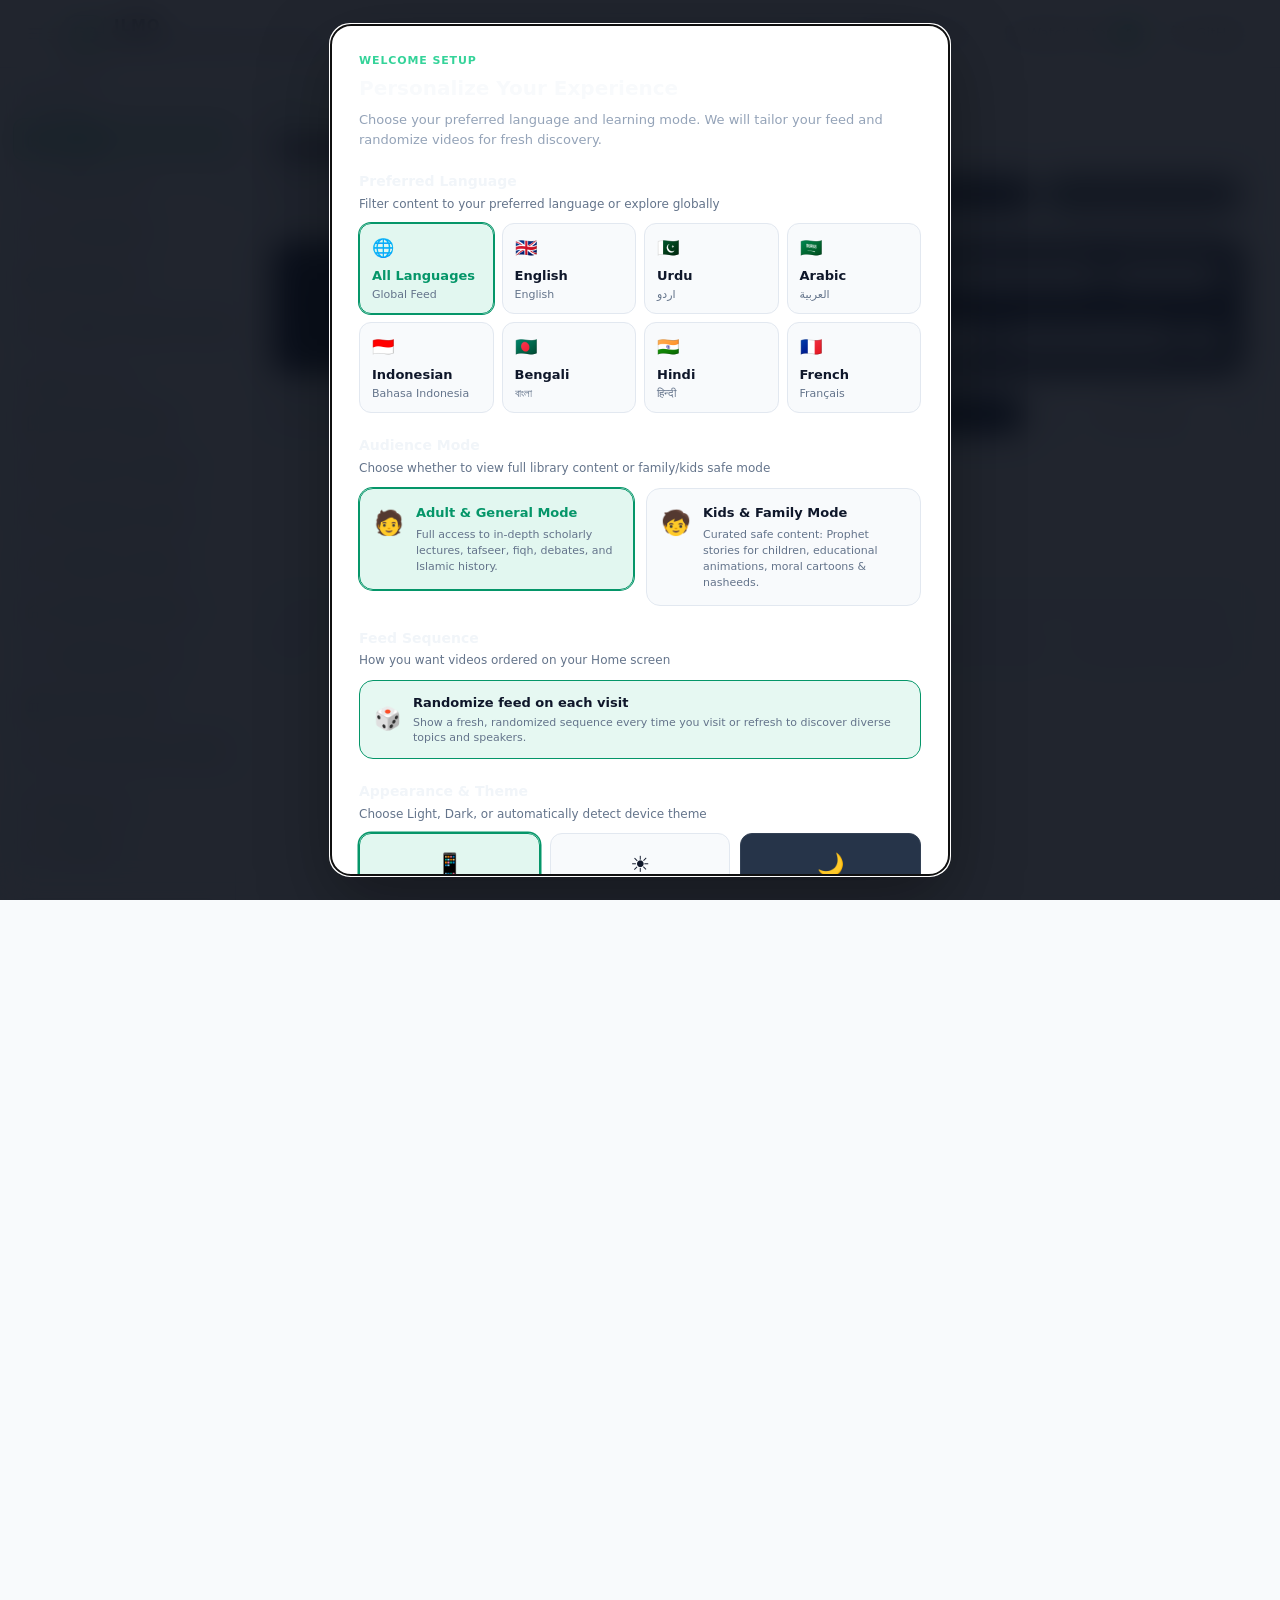
==== commit c60dcdb6: "feat: app installation & infinite scroll & light theme" ====
--- a/index.html
+++ b/index.html
@@ -5,10 +5,31 @@
     <meta charset="UTF-8">
     <meta name="viewport" content="width=device-width, initial-scale=1">
     <meta name="theme-color" content="#0f172a">
+    <script>
+        (function() {
+            try {
+                var raw = localStorage.getItem("ilmo_user_preferences_v1");
+                var prefs = raw ? JSON.parse(raw) : {};
+                var theme = prefs.theme || "system";
+                var prefersDark = window.matchMedia && window.matchMedia("(prefers-color-scheme: dark)").matches;
+                var effective = theme === "system" ? (prefersDark ? "dark" : "light") : theme;
+                document.documentElement.setAttribute("data-theme", effective);
+                document.documentElement.setAttribute("data-theme-setting", theme);
+                var meta = document.querySelector('meta[name="theme-color"]');
+                if (meta) meta.setAttribute("content", effective === "dark" ? "#0f172a" : "#f8fafc");
+            } catch (e) {}
+        })();
+    </script>
+    <meta name="apple-mobile-web-app-capable" content="yes">
+    <meta name="apple-mobile-web-app-status-bar-style" content="black-translucent">
+    <meta name="apple-mobile-web-app-title" content="ILMO">
     <meta name="description"
         content="ILMO — Islamic Knowledge Without Distraction. A quiet, ad-free space for authentic Islamic lectures, Quran studies, reminders and educational videos.">
     <title>ILMO — Islamic Knowledge Without Distraction</title>
-    <link rel="icon" type="image/svg+xml" href="data:image/svg+xml,%3Csvg xmlns='http://www.w3.org/2000/svg' viewBox='0 0 48 48' fill='none'%3E%3Cg stroke='%2310B981' stroke-width='2.6' stroke-linecap='round' stroke-linejoin='round'%3E%3Cpath d='M24 16.5C19.5 12.8 13.5 11.8 7 14v21 c6.5-2.2 12.5-1.2 17 2.5'/%3E%3Cpath d='M24 16.5c4.5-3.7 10.5-4.7 17-2.5v21 c-6.5-2.2-12.5-1.2-17 2.5'/%3E%3C/g%3E%3Cg stroke='%2394A3B8' stroke-width='1.6' stroke-linecap='round'%3E%3Cpath d='M13 20c3-.7 5.8-.2 8.5 1.1'/%3E%3Cpath d='M13 26c3-.7 5.8-.2 8.5 1.1'/%3E%3Cpath d='M35 20c-3-.7-5.8-.2-8.5 1.1'/%3E%3Cpath d='M35 26c-3-.7-5.8-.2-8.5 1.1'/%3E%3C/g%3E%3C/svg%3E">
+    <link rel="manifest" href="manifest.json">
+    <link rel="icon" type="image/svg+xml" href="icons/icon.svg">
+    <link rel="icon" type="image/png" sizes="192x192" href="icons/icon-192.png">
+    <link rel="apple-touch-icon" href="icons/icon-192.png">
     <link rel="stylesheet" href="css/styles.css?v=2.0.2">
 </head>
 
@@ -77,6 +98,10 @@
         </symbol>
         <symbol id="i-moon" viewBox="0 0 24 24">
             <path d="M20.5 14.5A8.5 8.5 0 0 1 9.5 3.5 8.5 8.5 0 1 0 20.5 14.5Z" />
+        </symbol>
+        <symbol id="i-sun" viewBox="0 0 24 24">
+            <circle cx="12" cy="12" r="5" />
+            <path d="M12 1v2M12 21v2M4.22 4.22l1.42 1.42M18.36 18.36l1.42 1.42M1 12h2M21 12h2M4.22 19.78l1.42-1.42M18.36 5.64l1.42-1.42" />
         </symbol>
         <symbol id="i-alert" viewBox="0 0 24 24">
             <path d="M10.3 3.9 2.2 18a2 2 0 0 0 1.7 3h16.2a2 2 0 0 0 1.7-3L13.7 3.9a2 2 0 0 0-3.4 0Z" />
@@ -156,6 +181,12 @@
             </label>
 
             <div class="header-actions">
+                <button class="header-action" id="themeToggle" type="button" aria-label="Toggle Theme" title="Theme: Device Default">
+                    <svg class="icon">
+                        <use href="#i-moon" />
+                    </svg>
+                    <span class="action-label" id="themeLabel">Theme</span>
+                </button>
                 <button class="header-action" id="settingsShortcut" type="button" aria-label="Portal Preferences">
                     <svg class="icon">
                         <use href="#i-settings" />
@@ -489,6 +520,31 @@
                         </div>
                     </label>
                 </div>
+
+                <!-- Theme / Appearance -->
+                <div class="pref-group">
+                    <label class="pref-label">
+                        <span class="pref-label-main">Appearance & Theme</span>
+                        <span class="pref-label-sub">Choose Light, Dark, or automatically detect device theme</span>
+                    </label>
+                    <div class="pref-theme-grid" id="prefThemeGrid">
+                        <button type="button" class="theme-card active" data-theme="system">
+                            <span class="theme-card-icon">📱</span>
+                            <span class="theme-card-title">Device Theme</span>
+                            <span class="theme-card-desc">Match phone / PC</span>
+                        </button>
+                        <button type="button" class="theme-card" data-theme="light">
+                            <span class="theme-card-icon">☀️</span>
+                            <span class="theme-card-title">Light Theme</span>
+                            <span class="theme-card-desc">Clean & bright</span>
+                        </button>
+                        <button type="button" class="theme-card" data-theme="dark">
+                            <span class="theme-card-icon">🌙</span>
+                            <span class="theme-card-title">Dark Theme</span>
+                            <span class="theme-card-desc">Quiet night mode</span>
+                        </button>
+                    </div>
+                </div>
             </div>
 
             <div class="pref-footer">
@@ -589,7 +645,8 @@
             </div>
             <div class="player-frame-wrap">
                 <iframe id="videoFrame" src="" title="Selected Islamic video"
-                    allow="autoplay; fullscreen; picture-in-picture"
+                    sandbox="allow-scripts allow-same-origin allow-presentation allow-forms"
+                    allow="accelerometer; clipboard-write; encrypted-media; gyroscope; picture-in-picture; web-share"
                     allowfullscreen referrerpolicy="strict-origin-when-cross-origin"></iframe>
                 <div class="player-unavailable" id="playerUnavailable">
                     <svg class="icon">
--- a/css/styles.css
+++ b/css/styles.css
@@ -17,6 +17,10 @@
      --accent-2: #14b8a6;
      --accent-hover: #34d399;
      --danger: #f87171;
+     --header-bg: rgba(15, 23, 42, .96);
+     --header-border: rgba(51, 65, 85, .78);
+     --sidebar-bg: rgba(17, 28, 49, .48);
+     --sidebar-border: rgba(51, 65, 85, .7);
      --sidebar-wide: 236px;
      --sidebar-narrow: 76px;
      --header-height: 68px;
@@ -25,6 +29,74 @@
      --radius-lg: 20px;
      --ease: cubic-bezier(.2, .75, .25, 1);
      font-family: Inter, ui-sans-serif, system-ui, -apple-system, BlinkMacSystemFont, "Segoe UI", sans-serif;
+ }
+
+ [data-theme="light"] {
+     color-scheme: light;
+     --bg: #f8fafc;
+     --bg-soft: #f1f5f9;
+     --surface: #ffffff;
+     --surface-raised: #f8fafc;
+     --surface-hover: #f1f5f9;
+     --border: #e2e8f0;
+     --text: #0f172a;
+     --text-soft: #334155;
+     --muted: #64748b;
+     --muted-2: #94a3b8;
+     --accent: #059669;
+     --accent-2: #0d9488;
+     --accent-hover: #10b981;
+     --danger: #ef4444;
+     --header-bg: rgba(255, 255, 255, .94);
+     --header-border: rgba(226, 232, 240, .9);
+     --sidebar-bg: rgba(248, 250, 252, .85);
+     --sidebar-border: rgba(226, 232, 240, .85);
+ }
+
+ [data-theme="dark"] {
+     color-scheme: dark;
+     --bg: #0f172a;
+     --bg-soft: #111c31;
+     --surface: #1e293b;
+     --surface-raised: #263449;
+     --surface-hover: #2c3b52;
+     --border: #334155;
+     --text: #f8fafc;
+     --text-soft: #cbd5e1;
+     --muted: #94a3b8;
+     --muted-2: #64748b;
+     --accent: #10b981;
+     --accent-2: #14b8a6;
+     --accent-hover: #34d399;
+     --danger: #f87171;
+     --header-bg: rgba(15, 23, 42, .96);
+     --header-border: rgba(51, 65, 85, .78);
+     --sidebar-bg: rgba(17, 28, 49, .48);
+     --sidebar-border: rgba(51, 65, 85, .7);
+ }
+
+ @media (prefers-color-scheme: light) {
+     :root:not([data-theme="dark"]) {
+         color-scheme: light;
+         --bg: #f8fafc;
+         --bg-soft: #f1f5f9;
+         --surface: #ffffff;
+         --surface-raised: #f8fafc;
+         --surface-hover: #f1f5f9;
+         --border: #e2e8f0;
+         --text: #0f172a;
+         --text-soft: #334155;
+         --muted: #64748b;
+         --muted-2: #94a3b8;
+         --accent: #059669;
+         --accent-2: #0d9488;
+         --accent-hover: #10b981;
+         --danger: #ef4444;
+         --header-bg: rgba(255, 255, 255, .94);
+         --header-border: rgba(226, 232, 240, .9);
+         --sidebar-bg: rgba(248, 250, 252, .85);
+         --sidebar-border: rgba(226, 232, 240, .85);
+     }
  }
 
  *,
@@ -133,8 +205,8 @@
      width: 100% !important;
      z-index: 140 !important;
      height: var(--header-height);
-     background: rgba(15, 23, 42, .96);
-     border-bottom: 1px solid rgba(51, 65, 85, .78);
+     background: var(--header-bg);
+     border-bottom: 1px solid var(--header-border);
      backdrop-filter: blur(18px);
      -webkit-backdrop-filter: blur(18px);
      -webkit-transform: translate3d(0, 0, 0);
@@ -252,16 +324,16 @@
      gap: 10px;
      padding: 0 12px;
      color: var(--muted);
-     background: #0b1425;
+     background: var(--surface);
      border: 1px solid var(--border);
      border-radius: 12px;
      transition: border-color .18s ease, box-shadow .18s ease, background .18s ease;
  }
 
  .search-wrap:focus-within {
-     background: #0d192c;
-     border-color: rgba(16, 185, 129, .8);
-     box-shadow: 0 0 0 3px rgba(16, 185, 129, .1);
+     background: var(--surface-raised);
+     border-color: var(--accent);
+     box-shadow: 0 0 0 3px rgba(16, 185, 129, .15);
  }
 
  .search-wrap>.icon {
@@ -386,10 +458,10 @@
      overflow-y: auto;
      overflow-x: hidden;
      padding: 24px 13px 20px;
-     background: rgba(17, 28, 49, .48);
-     border-right: 1px solid rgba(51, 65, 85, .7);
+     background: var(--sidebar-bg);
+     border-right: 1px solid var(--sidebar-border);
      scrollbar-width: thin;
-     scrollbar-color: #334155 transparent;
+     scrollbar-color: var(--border) transparent;
      transition: transform .25s var(--ease), width .25s var(--ease);
  }
 
@@ -440,18 +512,20 @@
  }
 
  .nav-item:hover {
-     color: var(--text);
-     background: rgba(38, 52, 73, .72);
+     color: var(--accent);
+     background: rgba(16, 185, 129, .08);
+     border-color: rgba(16, 185, 129, .25);
  }
 
  .nav-item.active {
-     color: #a7f3d0;
-     background: rgba(16, 185, 129, .11);
-     border-color: rgba(16, 185, 129, .18);
+     color: var(--accent);
+     background: rgba(16, 185, 129, .14);
+     border-color: rgba(16, 185, 129, .35);
+     font-weight: 700;
  }
 
  .nav-item.active .icon {
-     color: var(--accent-hover);
+     color: var(--accent);
  }
 
  .nav-count {
@@ -465,8 +539,8 @@
      margin: 29px 3px 0;
      padding: 14px 13px;
      color: var(--muted);
-     background: rgba(30, 41, 59, .64);
-     border: 1px solid rgba(51, 65, 85, .72);
+     background: var(--surface);
+     border: 1px solid var(--border);
      border-radius: 13px;
      font-size: 11px;
      line-height: 1.6;
@@ -659,9 +733,9 @@
      min-height: 31px;
      flex: 0 0 auto;
      padding: 0 12px;
-     color: #a9b7c9;
-     background: #1a2940;
-     border: 1px solid #2e405a;
+     color: var(--text-soft);
+     background: var(--surface-raised);
+     border: 1px solid var(--border);
      border-radius: 9px;
      cursor: pointer;
      font-size: 11px;
@@ -672,8 +746,8 @@
 
  .filter-chip:hover {
      color: var(--text);
-     background: #263850;
-     border-color: #49617e;
+     background: var(--surface-hover);
+     border-color: var(--accent);
  }
 
  .filter-chip:active {
@@ -681,10 +755,10 @@
  }
 
  .filter-chip.active {
-     color: #a7f3d0;
-     background: rgba(16, 185, 129, .13);
-     border-color: rgba(16, 185, 129, .47);
-     box-shadow: inset 0 0 0 1px rgba(16, 185, 129, .05);
+     color: var(--text);
+     background: rgba(16, 185, 129, .15);
+     border-color: var(--accent);
+     box-shadow: inset 0 0 0 1px var(--accent);
  }
 
  .toolbar {
@@ -720,8 +794,8 @@
  .sort-select {
      min-height: 35px;
      padding: 0 30px 0 11px;
-     color: var(--text-soft);
-     background: #17243a;
+     color: var(--text);
+     background: var(--surface);
      border: 1px solid var(--border);
      border-radius: 9px;
      outline-offset: 2px;
@@ -730,7 +804,7 @@
  }
 
  .sort-select:hover {
-     border-color: #52647b;
+     border-color: var(--accent);
  }
 
  /* =========================================================
@@ -762,9 +836,9 @@
 
  .video-card:hover {
      transform: translateY(-3px);
-     background: rgba(30, 41, 59, .45);
-     border-color: rgba(71, 85, 105, .55);
-     box-shadow: 0 12px 28px rgba(0, 0, 0, .18);
+     background: var(--surface-hover);
+     border-color: var(--border);
+     box-shadow: 0 12px 28px rgba(0, 0, 0, .08);
  }
 
  @keyframes card-in {
@@ -1146,14 +1220,14 @@
      max-height: calc(100vh - 56px);
      overflow-y: auto;
      padding: 19px;
-     background: #111c2e;
-     border: 1px solid #3a4a60;
+     background: var(--surface);
+     border: 1px solid var(--border);
      border-radius: 20px;
-     box-shadow: 0 30px 100px rgba(0, 0, 0, .58);
+     box-shadow: 0 30px 100px rgba(0, 0, 0, .4);
      transform: translateY(13px) scale(.985);
      transition: transform .28s var(--ease);
      scrollbar-width: thin;
-     scrollbar-color: #475569 transparent;
+     scrollbar-color: var(--border) transparent;
  }
 
  .player-modal.is-open .player-dialog {
@@ -1170,8 +1244,8 @@
      gap: 12px;
      margin: -19px -19px 13px;
      padding: 12px 14px;
-     background: #111c2e;
-     border-bottom: 1px solid rgba(51, 65, 85, .8);
+     background: var(--surface);
+     border-bottom: 1px solid var(--border);
      border-radius: 19px 19px 0 0;
  }
 
@@ -1338,9 +1412,9 @@
  .description-box {
      margin-top: 17px;
      padding: 14px 15px;
-     color: #b8c5d4;
-     background: rgba(30, 41, 59, .72);
-     border: 1px solid rgba(51, 65, 85, .78);
+     color: var(--text-soft);
+     background: var(--surface-raised);
+     border: 1px solid var(--border);
      border-radius: 12px;
      font-size: 12px;
      line-height: 1.75;
@@ -1360,7 +1434,7 @@
  .description-toggle {
      margin-top: 9px;
      padding: 0;
-     color: #6ee7b7;
+     color: var(--accent);
      background: transparent;
      border: 0;
      cursor: pointer;
@@ -1369,7 +1443,7 @@
  }
 
  .description-toggle:hover {
-     color: #a7f3d0;
+     color: var(--accent-hover);
  }
 
  /* In-portal suggestions: every card opens another local video in this
@@ -1377,7 +1451,7 @@
  .recommendations {
      margin-top: 23px;
      padding-top: 19px;
-     border-top: 1px solid rgba(51, 65, 85, .78);
+     border-top: 1px solid var(--border);
  }
 
  .recommendations-heading {
@@ -1398,7 +1472,7 @@
 
  .recommendations-heading p {
      margin: 3px 0 0;
-     color: var(--muted-2);
+     color: var(--muted);
      font-size: 10px;
  }
 
@@ -1414,8 +1488,8 @@
      padding: 0;
      color: var(--text);
      text-align: left;
-     background: rgba(30, 41, 59, .65);
-     border: 1px solid rgba(51, 65, 85, .85);
+     background: var(--surface-raised);
+     border: 1px solid var(--border);
      border-radius: 11px;
      cursor: pointer;
      transition: transform .18s ease, border-color .18s ease, background .18s ease;
@@ -1423,8 +1497,8 @@
 
  .recommendation-card:hover {
      transform: translateY(-2px);
-     background: #263449;
-     border-color: rgba(52, 211, 153, .5);
+     background: var(--surface-hover);
+     border-color: var(--accent);
  }
 
  .recommendation-thumb {
@@ -1433,7 +1507,7 @@
      width: 100%;
      aspect-ratio: 16 / 9;
      overflow: hidden;
-     background: linear-gradient(135deg, #14253a, #1d3c49);
+     background: var(--surface);
  }
 
  .recommendation-thumb img {
@@ -1483,7 +1557,7 @@
      display: -webkit-box;
      min-height: 35px;
      overflow: hidden;
-     color: var(--text-soft);
+     color: var(--text);
      font-size: 10px;
      font-weight: 700;
      line-height: 1.5;
@@ -1495,7 +1569,7 @@
      display: block;
      overflow: hidden;
      margin-top: 5px;
-     color: var(--muted-2);
+     color: var(--muted);
      font-size: 9px;
      text-overflow: ellipsis;
      white-space: nowrap;
@@ -1504,7 +1578,7 @@
  .recommendations-empty {
      padding: 15px;
      color: var(--muted);
-     background: rgba(30, 41, 59, .45);
+     background: var(--surface-raised);
      border: 1px dashed var(--border);
      border-radius: 10px;
      font-size: 11px;
@@ -1677,11 +1751,11 @@
          display: grid;
          grid-template-columns: repeat(4, 1fr);
          height: 58px;
-         background: rgba(14, 23, 40, 0.95);
+         background: var(--header-bg);
          backdrop-filter: blur(18px);
          -webkit-backdrop-filter: blur(18px);
-         border-top: 1px solid rgba(51, 65, 85, 0.65);
-         box-shadow: 0 -4px 25px rgba(0, 0, 0, 0.45);
+         border-top: 1px solid var(--border);
+         box-shadow: 0 -4px 20px rgba(0, 0, 0, 0.15);
          padding-bottom: env(safe-area-inset-bottom, 0px);
      }
 
@@ -1973,8 +2047,8 @@
          min-width: 0 !important;
          box-sizing: border-box !important;
          border-radius: 14px;
-         background: #111b2b;
-         border: 1px solid #1e2c40;
+         background: var(--surface);
+         border: 1px solid var(--border);
          overflow: hidden !important;
      }
 
@@ -2250,13 +2324,13 @@
     max-height: calc(100vh - 48px);
     overflow-y: auto;
     padding: 24px 28px;
-    background: #111c2e;
-    border: 1px solid #334155;
+    background: var(--surface);
+    border: 1px solid var(--border);
     border-radius: 20px;
-    box-shadow: 0 25px 70px rgba(0, 0, 0, 0.65);
+    box-shadow: 0 25px 70px rgba(0, 0, 0, 0.35);
     transform: translateY(12px) scale(0.98);
     transition: transform 0.24s cubic-bezier(0.16, 1, 0.3, 1);
-    color: #e2e8f0;
+    color: var(--text);
 }
 
 .pref-modal.is-open .pref-dialog {
@@ -2349,8 +2423,8 @@
     flex-direction: column;
     align-items: flex-start;
     padding: 10px 12px;
-    background: #16243a;
-    border: 1px solid #283950;
+    background: var(--surface-raised);
+    border: 1px solid var(--border);
     border-radius: 12px;
     cursor: pointer;
     text-align: left;
@@ -2359,14 +2433,14 @@
 }
 
 .lang-card:hover {
-    background: #1c2e4a;
-    border-color: #3b5275;
+    background: var(--surface-hover);
+    border-color: var(--accent);
 }
 
 .lang-card.active {
-    background: rgba(52, 211, 153, 0.12);
-    border-color: #34d399;
-    box-shadow: 0 0 0 1px #34d399;
+    background: rgba(16, 185, 129, 0.12);
+    border-color: var(--accent);
+    box-shadow: 0 0 0 1px var(--accent);
 }
 
 .lang-flag {
@@ -2377,16 +2451,16 @@
 .lang-name {
     font-size: 13px;
     font-weight: 600;
-    color: #f1f5f9;
+    color: var(--text);
 }
 
 .lang-card.active .lang-name {
-    color: #6ee7b7;
+    color: var(--accent);
 }
 
 .lang-native {
     font-size: 11px;
-    color: #94a3b8;
+    color: var(--muted);
 }
 
 /* Audience Mode Grid */
@@ -2418,21 +2492,21 @@
     display: flex;
     gap: 12px;
     padding: 14px;
-    background: #16243a;
-    border: 1px solid #283950;
+    background: var(--surface-raised);
+    border: 1px solid var(--border);
     border-radius: 14px;
     transition: all 0.18s ease;
 }
 
 .audience-card:hover .audience-card-content {
-    background: #1c2e4a;
-    border-color: #3b5275;
+    background: var(--surface-hover);
+    border-color: var(--accent);
 }
 
 .audience-card input:checked + .audience-card-content {
-    background: rgba(52, 211, 153, 0.12);
-    border-color: #34d399;
-    box-shadow: 0 0 0 1px #34d399;
+    background: rgba(16, 185, 129, 0.12);
+    border-color: var(--accent);
+    box-shadow: 0 0 0 1px var(--accent);
 }
 
 .audience-icon {
@@ -2444,17 +2518,17 @@
 .audience-title {
     font-size: 13px;
     font-weight: 700;
-    color: #f1f5f9;
+    color: var(--text);
     margin-bottom: 4px;
 }
 
 .audience-card input:checked + .audience-card-content .audience-title {
-    color: #6ee7b7;
+    color: var(--accent);
 }
 
 .audience-desc {
     font-size: 11px;
-    color: #94a3b8;
+    color: var(--muted);
     line-height: 1.45;
 }
 
@@ -2476,20 +2550,20 @@
     gap: 12px;
     align-items: center;
     padding: 12px 14px;
-    background: #16243a;
-    border: 1px solid #283950;
+    background: var(--surface-raised);
+    border: 1px solid var(--border);
     border-radius: 14px;
     transition: all 0.18s ease;
 }
 
 .pref-toggle-card:hover .toggle-card-content {
-    background: #1c2e4a;
-    border-color: #3b5275;
+    background: var(--surface-hover);
+    border-color: var(--accent);
 }
 
 .pref-toggle-card input:checked + .toggle-card-content {
-    background: rgba(52, 211, 153, 0.1);
-    border-color: #34d399;
+    background: rgba(16, 185, 129, 0.1);
+    border-color: var(--accent);
 }
 
 .toggle-icon {
@@ -2500,14 +2574,69 @@
 .toggle-title {
     font-size: 13px;
     font-weight: 600;
-    color: #f1f5f9;
+    color: var(--text);
     margin-bottom: 2px;
 }
 
 .toggle-desc {
     font-size: 11px;
-    color: #94a3b8;
+    color: var(--muted);
     line-height: 1.4;
+}
+
+/* Theme Selection Grid */
+.pref-theme-grid {
+    display: grid;
+    grid-template-columns: repeat(3, 1fr);
+    gap: 10px;
+}
+
+@media (max-width: 480px) {
+    .pref-theme-grid {
+        grid-template-columns: 1fr;
+    }
+}
+
+.theme-card {
+    display: flex;
+    flex-direction: column;
+    align-items: center;
+    text-align: center;
+    padding: 14px 10px;
+    background: var(--surface-raised);
+    border: 1px solid var(--border);
+    border-radius: 12px;
+    cursor: pointer;
+    transition: all 0.18s ease;
+    color: var(--text);
+}
+
+.theme-card:hover {
+    background: var(--surface-hover);
+    border-color: var(--accent);
+}
+
+.theme-card.active {
+    background: rgba(16, 185, 129, 0.12);
+    border-color: var(--accent);
+    box-shadow: 0 0 0 1.5px var(--accent);
+}
+
+.theme-card-icon {
+    font-size: 22px;
+    margin-bottom: 6px;
+}
+
+.theme-card-title {
+    font-size: 13px;
+    font-weight: 700;
+    color: var(--text);
+    margin-bottom: 2px;
+}
+
+.theme-card-desc {
+    font-size: 11px;
+    color: var(--muted);
 }
 
 /* Footer buttons */
@@ -2581,16 +2710,16 @@
     box-sizing: border-box;
     overflow: hidden;
     padding: 18px;
-    background: #111c2e;
-    border: 1px solid #23354d;
+    background: var(--surface);
+    border: 1px solid var(--border);
     border-radius: 16px;
     transition: transform 0.2s ease, border-color 0.2s ease, box-shadow 0.2s ease;
 }
 
 .channel-card:hover {
     transform: translateY(-3px);
-    border-color: #3b5275;
-    box-shadow: 0 12px 28px rgba(0, 0, 0, 0.4);
+    border-color: var(--accent);
+    box-shadow: 0 12px 28px rgba(0, 0, 0, 0.15);
 }
 
 .channel-card-header {
@@ -2610,9 +2739,9 @@
     display: grid;
     place-items: center;
     border-radius: 50%;
-    background: linear-gradient(135deg, #1e3a5f, #0d233a);
-    border: 1.5px solid #38bdf8;
-    color: #e0f2fe;
+    background: linear-gradient(135deg, #059669, #0d9488);
+    border: 1.5px solid rgba(255, 255, 255, 0.25);
+    color: #ffffff;
     font-size: 15px;
     font-weight: 700;
     letter-spacing: 0.5px;
@@ -2628,7 +2757,7 @@
 .channel-card-title {
     font-size: 15px;
     font-weight: 700;
-    color: #f8fafc;
+    color: var(--text);
     margin: 0 0 3px 0;
     overflow: hidden;
     text-overflow: ellipsis;
@@ -2681,10 +2810,10 @@
     flex-direction: column;
     gap: 4px;
     font-size: 12px;
-    color: #94a3b8;
+    color: var(--muted);
     margin-bottom: 16px;
     padding: 8px 10px;
-    background: rgba(15, 23, 42, 0.5);
+    background: var(--surface-raised);
     border-radius: 8px;
     min-width: 0;
     max-width: 100%;
@@ -2961,10 +3090,10 @@
     max-width: 760px;
     margin: 0 auto;
     padding: 36px 32px;
-    background: #111c2e;
-    border: 1px solid #23354d;
+    background: var(--surface);
+    border: 1px solid var(--border);
     border-radius: 20px;
-    box-shadow: 0 10px 30px rgba(0, 0, 0, 0.35);
+    box-shadow: 0 10px 30px rgba(0, 0, 0, 0.15);
     text-align: center;
     box-sizing: border-box;
 }
@@ -3074,8 +3203,8 @@
     display: flex;
     flex-direction: column;
     padding: 18px 16px;
-    background: #0f1828;
-    border: 1px solid #23354d;
+    background: var(--surface-raised);
+    border: 1px solid var(--border);
     border-radius: 14px;
     text-decoration: none;
     transition: transform 0.2s ease, border-color 0.2s ease, box-shadow 0.2s ease;
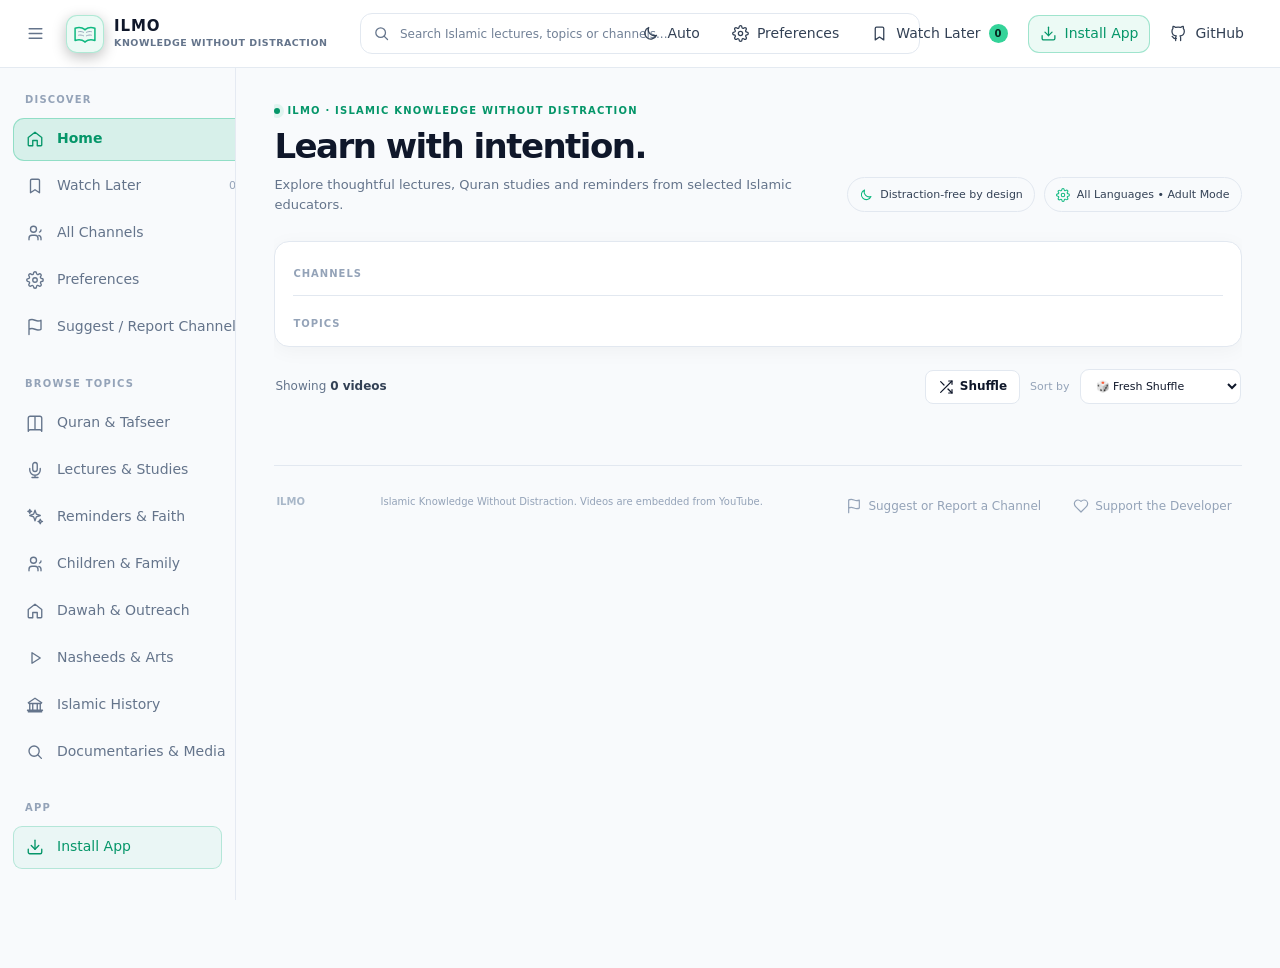
==== commit 8341aefa: "feat(pwa): in-app web app installation prompt and modal without external redirect" ====
--- a/index.html
+++ b/index.html
@@ -137,6 +137,11 @@
         <symbol id="i-heart" viewBox="0 0 24 24">
             <path d="M19 14c1.49-1.46 3-3.21 3-5.5A5.5 5.5 0 0 0 16.5 3c-1.76 0-3 .5-4.5 2-1.5-1.5-2.74-2-4.5-2A5.5 5.5 0 0 0 2 8.5c0 2.3 1.5 4.05 3 5.5l7 7Z" />
         </symbol>
+        <symbol id="i-download" viewBox="0 0 24 24">
+            <path d="M21 15v4a2 2 0 0 1-2 2H5a2 2 0 0 1-2-2v-4" />
+            <polyline points="7 10 12 15 17 10" />
+            <line x1="12" y1="15" x2="12" y2="3" />
+        </symbol>
     </svg>
 
     <header class="site-header">
@@ -200,6 +205,12 @@
                     <span class="action-label">Watch Later</span>
                     <span class="saved-count" id="savedCount">0</span>
                 </button>
+                <button class="header-action install-app-btn" id="installAppHeader" type="button"
+                    aria-label="Install ILMO App" title="Install ILMO as an App">
+                    <svg class="icon">
+                        <use href="#i-download" />
+                    </svg><span class="action-label">Install App</span>
+                </button>
                 <a class="header-action github-link" id="githubLink" href="#" target="_blank" rel="noopener noreferrer"
                     hidden aria-label="Project on GitHub">
                     <svg class="icon">
@@ -287,6 +298,17 @@
                         <svg class="icon">
                             <use href="#i-search" />
                         </svg><span>Documentaries & Media</span>
+                    </button>
+                </nav>
+            </div>
+
+            <div class="sidebar-section">
+                <div class="sidebar-heading">App</div>
+                <nav class="sidebar-nav">
+                    <button class="nav-item install-app-btn" id="installAppSidebar" type="button" title="Install ILMO as an App">
+                        <svg class="icon">
+                            <use href="#i-download" />
+                        </svg><span>Install App</span>
                     </button>
                 </nav>
             </div>
@@ -554,6 +576,54 @@
         </section>
     </div>
 
+    <!-- Install App Modal -->
+    <div class="pref-modal" id="installModal" aria-hidden="true">
+        <section class="pref-dialog" id="installDialog" role="dialog" aria-modal="true" aria-labelledby="installModalTitle" tabindex="-1">
+            <div class="pref-header">
+                <div>
+                    <span class="pref-kicker"><svg class="icon"><use href="#i-download" /></svg> Mobile & Desktop</span>
+                    <h2 class="pref-title" id="installModalTitle">Install ILMO App</h2>
+                    <p class="pref-subtitle">Install ILMO on your home screen or desktop for a fast, distraction-free experience.</p>
+                </div>
+                <button class="pref-close-btn" id="installCloseBtn" type="button" aria-label="Close modal">
+                    <svg class="icon"><use href="#i-x" /></svg>
+                </button>
+            </div>
+            <div class="pref-body">
+                <div id="nativeInstallPromptWrap" style="text-align: center; margin-bottom: 8px;">
+                    <button class="primary-button" id="btnTriggerNativeInstall" type="button" style="width: 100%; justify-content: center; padding: 12px 18px; font-size: 13.5px;">
+                        <svg class="icon"><use href="#i-download" /></svg>
+                        <span>Install as Web App</span>
+                    </button>
+                </div>
+                <div class="pref-group">
+                    <span class="pref-label">How to add to Home Screen:</span>
+                    <div style="display: flex; flex-direction: column; gap: 10px; font-size: 12px; color: var(--text-soft); line-height: 1.55;">
+                        <div style="padding: 10px 12px; background: var(--surface-raised); border: 1px solid var(--border); border-radius: 10px;">
+                            <strong style="color: var(--text);">🤖 Android (Chrome / Edge / Firefox):</strong><br>
+                            Tap your browser menu <strong>(⋮)</strong> and select <strong>"Install app"</strong> or <strong>"Add to Home screen"</strong>.
+                        </div>
+                        <div style="padding: 10px 12px; background: var(--surface-raised); border: 1px solid var(--border); border-radius: 10px;">
+                            <strong style="color: var(--text);">🍏 iPhone & iPad (Safari):</strong><br>
+                            Tap the <strong>Share</strong> button (square with arrow) at the bottom, then tap <strong>"Add to Home Screen"</strong>.
+                        </div>
+                        <div style="padding: 10px 12px; background: var(--surface-raised); border: 1px solid var(--border); border-radius: 10px;">
+                            <strong style="color: var(--text);">💻 PC & Mac (Chrome / Edge):</strong><br>
+                            Click the <strong>Install icon (⊕)</strong> on the right side of the address bar.
+                        </div>
+                    </div>
+                </div>
+                <div class="pref-group" style="margin-top: 4px;">
+                    <span class="pref-label">Download APK Directly:</span>
+                    <a class="secondary-button" href="https://github.com/Siddiq2772/ilmo/releases/tag/v1" target="_blank" rel="noopener noreferrer" style="justify-content: center; gap: 8px; width: 100%; text-decoration: none;">
+                        <svg class="icon sm"><use href="#i-external" /></svg>
+                        <span>Download Standalone Android APK (v1)</span>
+                    </a>
+                </div>
+            </div>
+        </section>
+    </div>
+
     <!-- Channel Request & Feedback Modal -->
     <div class="pref-modal" id="channelRequestModal" aria-hidden="true">
         <section class="pref-dialog channel-request-dialog" id="channelRequestDialog" role="dialog" aria-modal="true"
--- a/css/styles.css
+++ b/css/styles.css
@@ -1,3 +1,32 @@
+/* Global Green Scrollbars & Theme Highlights */
+* {
+    scrollbar-width: thin;
+    scrollbar-color: rgba(16, 185, 129, 0.45) transparent;
+}
+
+::-webkit-scrollbar {
+    width: 8px;
+    height: 8px;
+}
+
+::-webkit-scrollbar-track {
+    background: transparent;
+}
+
+::-webkit-scrollbar-thumb {
+    background: rgba(16, 185, 129, 0.35);
+    border-radius: 9999px;
+    border: 2px solid transparent;
+    background-clip: padding-box;
+    transition: background 0.2s ease;
+}
+
+::-webkit-scrollbar-thumb:hover,
+::-webkit-scrollbar-thumb:active {
+    background: #10b981;
+    box-shadow: 0 0 10px rgba(16, 185, 129, 0.5);
+}
+
  /* =========================================================
 1. DESIGN TOKENS + RESET
 ========================================================= */
@@ -434,6 +463,35 @@
      display: none;
  }
 
+ .install-app-btn {
+     color: var(--accent);
+     border-color: rgba(16, 185, 129, 0.35);
+     background: rgba(16, 185, 129, 0.08);
+ }
+
+ .install-app-btn:hover {
+     color: #ffffff;
+     background: var(--accent);
+     border-color: var(--accent);
+     box-shadow: 0 0 12px rgba(16, 185, 129, 0.3);
+ }
+
+ .nav-item.install-app-btn {
+     color: var(--accent);
+     border: 1px solid rgba(16, 185, 129, 0.25);
+     background: rgba(16, 185, 129, 0.06);
+     border-radius: 9px;
+     margin-bottom: 4px;
+     transition: all 0.18s ease;
+ }
+
+ .nav-item.install-app-btn:hover {
+     color: #ffffff;
+     background: var(--accent);
+     border-color: var(--accent);
+     box-shadow: 0 2px 10px rgba(16, 185, 129, 0.3);
+ }
+
  /* =========================================================
 4. APP SHELL + SIDEBAR
 ========================================================= */
@@ -461,7 +519,7 @@
      background: var(--sidebar-bg);
      border-right: 1px solid var(--sidebar-border);
      scrollbar-width: thin;
-     scrollbar-color: var(--border) transparent;
+     scrollbar-color: rgba(16, 185, 129, 0.45) transparent;
      transition: transform .25s var(--ease), width .25s var(--ease);
  }
 
@@ -621,7 +679,7 @@
      align-items: center;
      gap: 7px;
      margin-bottom: 8px;
-     color: #6ee7b7;
+     color: var(--accent);
      font-size: 10px;
      font-weight: 750;
      letter-spacing: .12em;
@@ -666,12 +724,19 @@
      align-items: center;
      gap: 7px;
      padding: 8px 11px;
-     color: #b6c5d6;
-     background: rgba(30, 41, 59, .8);
+     color: var(--text-soft);
+     background: var(--surface-raised);
      border: 1px solid var(--border);
      border-radius: 999px;
      font-size: 11px;
      white-space: nowrap;
+     transition: all 0.18s ease;
+ }
+
+ .quiet-pill:hover {
+     color: var(--accent);
+     border-color: var(--accent);
+     background: rgba(16, 185, 129, 0.08);
  }
 
  .quiet-pill .icon {
@@ -686,9 +751,10 @@
  .filter-panel {
      margin-bottom: 22px;
      padding: 17px 18px 15px;
-     background: rgba(17, 28, 49, .8);
-     border: 1px solid rgba(51, 65, 85, .8);
+     background: var(--surface);
+     border: 1px solid var(--border);
      border-radius: var(--radius-md);
+     box-shadow: 0 4px 20px rgba(0, 0, 0, 0.04);
  }
 
  .filter-row {
@@ -701,7 +767,7 @@
  .filter-row+.filter-row {
      margin-top: 13px;
      padding-top: 13px;
-     border-top: 1px solid rgba(51, 65, 85, .55);
+     border-top: 1px solid var(--border);
  }
 
  .filter-label {
@@ -741,13 +807,14 @@
      font-size: 11px;
      font-weight: 600;
      white-space: nowrap;
-     transition: color .18s ease, background .18s ease, border-color .18s ease, transform .18s ease;
+     transition: color .18s ease, background .18s ease, border-color .18s ease, transform .18s ease, box-shadow .18s ease;
  }
 
  .filter-chip:hover {
-     color: var(--text);
-     background: var(--surface-hover);
+     color: var(--accent);
+     background: rgba(16, 185, 129, 0.08);
      border-color: var(--accent);
+     box-shadow: 0 0 10px rgba(16, 185, 129, 0.15);
  }
 
  .filter-chip:active {
@@ -755,10 +822,10 @@
  }
 
  .filter-chip.active {
-     color: var(--text);
-     background: rgba(16, 185, 129, .15);
-     border-color: var(--accent);
-     box-shadow: inset 0 0 0 1px var(--accent);
+     color: #ffffff;
+     background: linear-gradient(135deg, #059669, #10b981);
+     border-color: #059669;
+     box-shadow: 0 2px 8px rgba(16, 185, 129, 0.35);
  }
 
  .toolbar {
@@ -860,7 +927,7 @@
      aspect-ratio: 16 / 9;
      overflow: hidden;
      padding: 0;
-     background: #17243a;
+     background: var(--surface-raised);
      border: 1px solid rgba(148, 163, 184, .14);
      border-radius: 12px;
      cursor: pointer;
@@ -967,18 +1034,19 @@
  }
 
  .channel-avatar {
-     width: 35px;
+      width: 35px;
      height: 35px;
      flex: 0 0 35px;
      display: grid;
      place-items: center;
-     color: #a7f3d0;
-     background: linear-gradient(145deg, #1b4350, #1d3147);
-     border: 1px solid rgba(45, 212, 191, .18);
+     color: #ffffff;
+     background: linear-gradient(135deg, #059669, #10b981);
+     border: 1px solid rgba(16, 185, 129, .35);
      border-radius: 50%;
      font-size: 10px;
      font-weight: 800;
      letter-spacing: -.03em;
+     box-shadow: 0 2px 8px rgba(16, 185, 129, .25);
  }
 
  .card-copy {
@@ -1007,7 +1075,7 @@
  }
 
  .title-button:hover {
-     color: #a7f3d0;
+     color: var(--accent);
  }
 
  .card-channel {
@@ -1038,12 +1106,19 @@
      display: inline-flex;
      align-items: center;
      padding: 2px 7px;
-     color: #9fb2c6;
-     background: rgba(38, 52, 73, .78);
-     border: 1px solid rgba(71, 85, 105, .48);
+     color: var(--text-soft);
+     background: var(--surface-raised);
+     border: 1px solid var(--border);
      border-radius: 5px;
      font-size: 9px;
      font-weight: 620;
+     transition: all 0.18s ease;
+ }
+
+ .category-tag:hover {
+     color: var(--accent);
+     border-color: rgba(16, 185, 129, 0.45);
+     background: rgba(16, 185, 129, 0.1);
  }
 
  .save-button {
@@ -1063,9 +1138,9 @@
  }
 
  .save-button:hover {
-     color: #a7f3d0;
-     background: rgba(16, 185, 129, .1);
-     border-color: rgba(16, 185, 129, .2);
+     color: var(--accent);
+     background: rgba(16, 185, 129, .14);
+     border-color: rgba(16, 185, 129, .35);
  }
 
  .save-button:active {
@@ -1073,11 +1148,11 @@
  }
 
  .save-button.saved {
-     color: #6ee7b7;
+     color: var(--accent);
  }
 
  .save-button.saved .icon {
-     fill: rgba(16, 185, 129, .2);
+     fill: rgba(16, 185, 129, .25);
  }
 
  /* =========================================================
@@ -1091,8 +1166,8 @@
      justify-content: center;
      padding: 45px 20px;
      text-align: center;
-     background: rgba(17, 28, 49, .48);
-     border: 1px dashed #34465e;
+     background: var(--surface);
+     border: 1px dashed var(--border);
      border-radius: var(--radius-lg);
  }
 
@@ -1176,7 +1251,7 @@
      margin-top: 45px;
      padding: 17px 2px 0;
      color: var(--muted-2);
-     border-top: 1px solid rgba(51, 65, 85, .58);
+     border-top: 1px solid var(--border);
      font-size: 10px;
  }
 
@@ -1227,7 +1302,7 @@
      transform: translateY(13px) scale(.985);
      transition: transform .28s var(--ease);
      scrollbar-width: thin;
-     scrollbar-color: var(--border) transparent;
+     scrollbar-color: rgba(16, 185, 129, 0.45) transparent;
  }
 
  .player-modal.is-open .player-dialog {
@@ -1276,9 +1351,9 @@
      flex: 0 0 38px;
      display: grid;
      place-items: center;
-     color: #f8fafc;
-     background: #263449;
-     border: 1px solid #52647b;
+      color: var(--text);
+     background: var(--surface-raised);
+     border: 1px solid var(--border);
      border-radius: 11px;
      box-shadow: 0 4px 14px rgba(0, 0, 0, .2);
      cursor: pointer;
@@ -1384,10 +1459,10 @@
      width: 25px;
      height: 25px;
      display: grid;
-     place-items: center;
-     color: #a7f3d0;
-     background: #1d3c49;
-     border: 1px solid rgba(45, 212, 191, .2);
+      place-items: center;
+     color: #ffffff;
+     background: linear-gradient(135deg, #059669, #10b981);
+     border: 1px solid rgba(16, 185, 129, .35);
      border-radius: 50%;
      font-size: 9px;
      font-weight: 800;
@@ -1714,7 +1789,7 @@
          width: min(290px, calc(100vw - 54px));
          height: calc(100vh - var(--header-height));
          padding: 22px 14px;
-         background: #111c31;
+         background: var(--sidebar-bg);
          border-right: 1px solid var(--border);
          box-shadow: 20px 0 45px rgba(0, 0, 0, .3);
          transform: translateX(-110%);
@@ -1908,7 +1983,8 @@
      }
 
      .header-action .action-label,
-     .github-link span {
+     .github-link span,
+     .install-app-btn span {
          display: none;
      }
 
@@ -2371,15 +2447,16 @@
 
 .pref-close-btn {
     flex-shrink: 0;
-    background: rgba(30, 41, 59, 0.7);
-    border: 1px solid rgba(71, 85, 105, 0.4);
+    background: var(--surface-raised);
+    border: 1px solid var(--border);
     border-radius: 10px;
-    color: #cbd5e1;
+    color: var(--text);
 }
 
 .pref-close-btn:hover {
-    background: rgba(51, 65, 85, 0.9);
-    color: #fff;
+    background: rgba(16, 185, 129, 0.15);
+    border-color: var(--accent);
+    color: var(--accent);
 }
 
 .pref-body {
@@ -2647,7 +2724,7 @@
     gap: 12px;
     margin-top: 26px;
     padding-top: 18px;
-    border-top: 1px solid #24344d;
+    border-top: 1px solid var(--border);
 }
 
 .pref-save-btn {
@@ -2662,11 +2739,11 @@
     align-items: center;
     gap: 6px;
     height: 34px;
-    padding: 0 12px;
-    background: #16243a;
-    border: 1px solid #2c3e58;
+     padding: 0 12px;
+    background: var(--surface);
+    border: 1px solid var(--border);
     border-radius: 8px;
-    color: #cbd5e1;
+    color: var(--text);
     font-size: 12px;
     font-weight: 600;
     cursor: pointer;
@@ -2674,9 +2751,10 @@
 }
 
 .shuffle-btn:hover {
-    background: #1e3352;
-    border-color: #34d399;
-    color: #6ee7b7;
+    background: rgba(16, 185, 129, 0.12);
+    border-color: var(--accent);
+    color: var(--accent);
+    box-shadow: 0 0 12px rgba(16, 185, 129, 0.25);
 }
 
 .shuffle-btn:active {
@@ -2686,15 +2764,16 @@
 .pref-pill-btn {
     cursor: pointer;
     transition: all 0.18s ease;
-    border: 1px solid rgba(71, 85, 105, 0.4);
-    background: rgba(30, 41, 59, 0.6);
-    color: #cbd5e1;
+    border: 1px solid var(--border);
+    background: var(--surface-raised);
+    color: var(--text-soft);
 }
 
 .pref-pill-btn:hover {
-    background: rgba(52, 211, 153, 0.15);
-    border-color: #34d399;
-    color: #6ee7b7;
+    background: rgba(16, 185, 129, 0.15);
+    border-color: var(--accent);
+    color: var(--accent);
+    box-shadow: 0 0 12px rgba(16, 185, 129, 0.25);
 }
 
 /* =========================================================
@@ -2792,13 +2871,13 @@
     display: inline-flex;
     align-items: center;
     gap: 4px;
-    padding: 2px 8px;
-    background: rgba(30, 41, 59, 0.7);
-    border: 1px solid rgba(71, 85, 105, 0.4);
+     padding: 2px 8px;
+    background: var(--surface-raised);
+    border: 1px solid var(--border);
     border-radius: 6px;
     font-size: 11px;
     font-weight: 600;
-    color: #cbd5e1;
+    color: var(--text-soft);
     max-width: 100%;
     overflow: hidden;
     text-overflow: ellipsis;
@@ -2899,22 +2978,22 @@
 }
 
 .req-type-btn:hover {
-    color: #e2e8f0;
-    background: rgba(30, 41, 59, 0.4);
+    color: var(--text);
+    background: var(--surface-raised);
 }
 
 .req-type-btn.active[data-type="add"] {
-    background: #192a40;
-    color: #6ee7b7;
-    border-color: rgba(52, 211, 153, 0.45);
-    box-shadow: 0 2px 10px rgba(0, 0, 0, 0.3);
+    background: rgba(16, 185, 129, 0.15);
+    color: var(--accent);
+    border-color: var(--accent);
+    box-shadow: 0 2px 10px rgba(16, 185, 129, 0.2);
 }
 
 .req-type-btn.active[data-type="remove"] {
-    background: #2a1b24;
-    color: #fca5a5;
-    border-color: rgba(248, 113, 113, 0.45);
-    box-shadow: 0 2px 10px rgba(0, 0, 0, 0.3);
+    background: rgba(239, 68, 68, 0.12);
+    color: #ef4444;
+    border-color: rgba(239, 68, 68, 0.45);
+    box-shadow: 0 2px 10px rgba(239, 68, 68, 0.2);
 }
 
 .req-form-group {
@@ -2972,17 +3051,17 @@
     align-items: center;
     gap: 9px;
     padding: 10px 12px;
-    background: rgba(22, 36, 58, 0.55);
-    border: 1px solid rgba(51, 65, 85, 0.55);
+    background: var(--surface-raised);
+    border: 1px solid var(--border);
     border-radius: 9px;
     font-size: 11.5px;
-    color: #94a3b8;
+    color: var(--text-soft);
     line-height: 1.45;
     margin-top: 4px;
 }
 
 .req-dest-notice code {
-    background: rgba(11, 19, 34, 0.85);
+    background: var(--surface);
     padding: 2px 6px;
     border-radius: 4px;
     color: #34d399;
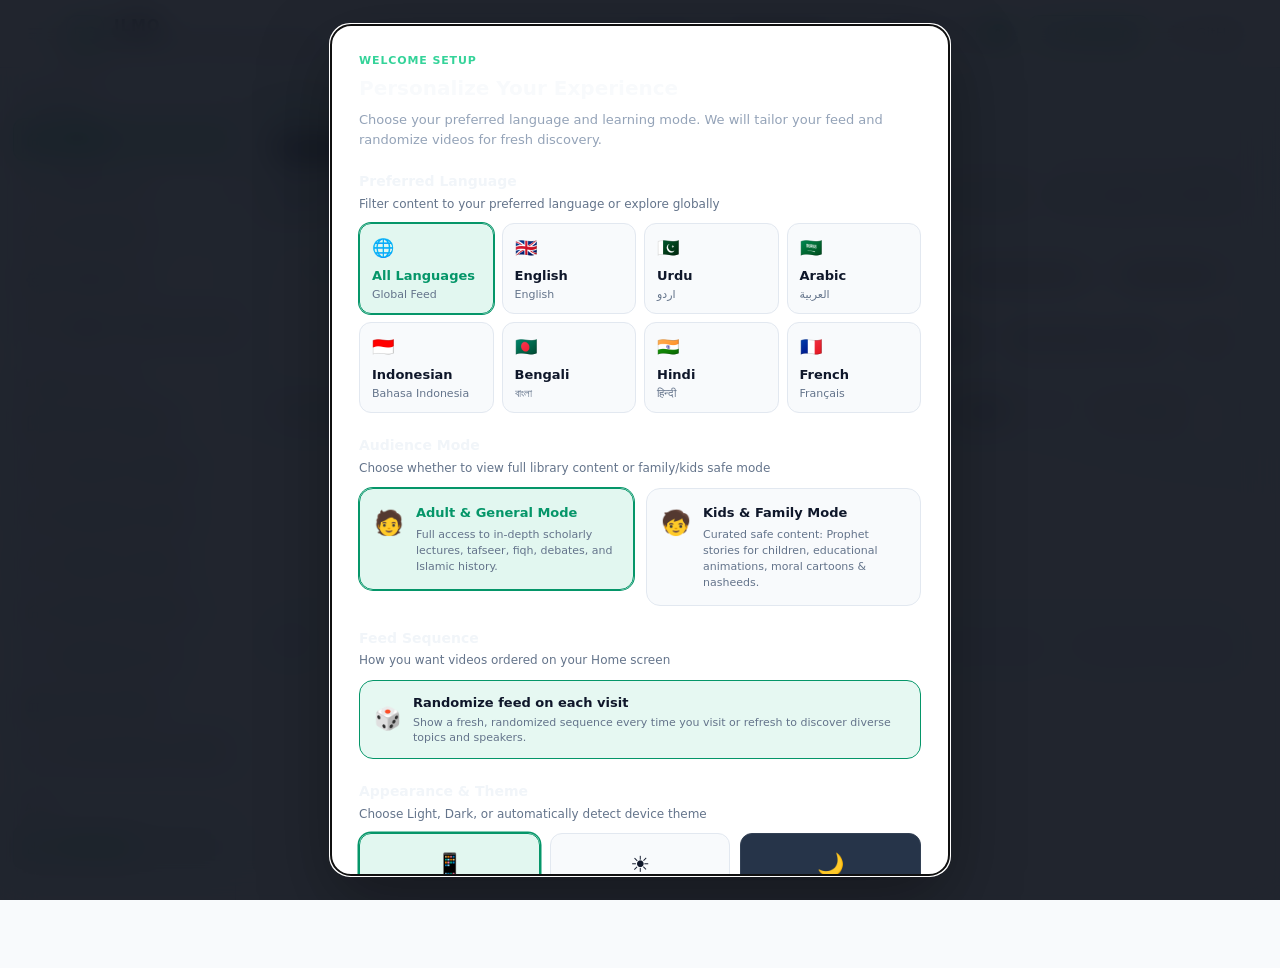
==== commit e2fe5580: "feat: added sound" ====
--- a/index.html
+++ b/index.html
@@ -764,7 +764,7 @@
     <div class="toast-region" id="toastRegion" aria-live="polite" aria-atomic="true"></div>
 
     <script src="videos.js"></script>
-    <script src="js/app.js" defer></script>
+    <script src="js/app.js?v=2.3.1" defer></script>
 </body>
 
 </html>
--- a/css/styles.css
+++ b/css/styles.css
@@ -27,2347 +27,2348 @@
     box-shadow: 0 0 10px rgba(16, 185, 129, 0.5);
 }
 
- /* =========================================================
+/* =========================================================
 1. DESIGN TOKENS + RESET
 ========================================================= */
- :root {
-     color-scheme: dark;
-     --bg: #0f172a;
-     --bg-soft: #111c31;
-     --surface: #1e293b;
-     --surface-raised: #263449;
-     --surface-hover: #2c3b52;
-     --border: #334155;
-     --text: #f8fafc;
-     --text-soft: #cbd5e1;
-     --muted: #94a3b8;
-     --muted-2: #64748b;
-     --accent: #10b981;
-     --accent-2: #14b8a6;
-     --accent-hover: #34d399;
-     --danger: #f87171;
-     --header-bg: rgba(15, 23, 42, .96);
-     --header-border: rgba(51, 65, 85, .78);
-     --sidebar-bg: rgba(17, 28, 49, .48);
-     --sidebar-border: rgba(51, 65, 85, .7);
-     --sidebar-wide: 236px;
-     --sidebar-narrow: 76px;
-     --header-height: 68px;
-     --radius-sm: 10px;
-     --radius-md: 15px;
-     --radius-lg: 20px;
-     --ease: cubic-bezier(.2, .75, .25, 1);
-     font-family: Inter, ui-sans-serif, system-ui, -apple-system, BlinkMacSystemFont, "Segoe UI", sans-serif;
- }
-
- [data-theme="light"] {
-     color-scheme: light;
-     --bg: #f8fafc;
-     --bg-soft: #f1f5f9;
-     --surface: #ffffff;
-     --surface-raised: #f8fafc;
-     --surface-hover: #f1f5f9;
-     --border: #e2e8f0;
-     --text: #0f172a;
-     --text-soft: #334155;
-     --muted: #64748b;
-     --muted-2: #94a3b8;
-     --accent: #059669;
-     --accent-2: #0d9488;
-     --accent-hover: #10b981;
-     --danger: #ef4444;
-     --header-bg: rgba(255, 255, 255, .94);
-     --header-border: rgba(226, 232, 240, .9);
-     --sidebar-bg: rgba(248, 250, 252, .85);
-     --sidebar-border: rgba(226, 232, 240, .85);
- }
-
- [data-theme="dark"] {
-     color-scheme: dark;
-     --bg: #0f172a;
-     --bg-soft: #111c31;
-     --surface: #1e293b;
-     --surface-raised: #263449;
-     --surface-hover: #2c3b52;
-     --border: #334155;
-     --text: #f8fafc;
-     --text-soft: #cbd5e1;
-     --muted: #94a3b8;
-     --muted-2: #64748b;
-     --accent: #10b981;
-     --accent-2: #14b8a6;
-     --accent-hover: #34d399;
-     --danger: #f87171;
-     --header-bg: rgba(15, 23, 42, .96);
-     --header-border: rgba(51, 65, 85, .78);
-     --sidebar-bg: rgba(17, 28, 49, .48);
-     --sidebar-border: rgba(51, 65, 85, .7);
- }
-
- @media (prefers-color-scheme: light) {
-     :root:not([data-theme="dark"]) {
-         color-scheme: light;
-         --bg: #f8fafc;
-         --bg-soft: #f1f5f9;
-         --surface: #ffffff;
-         --surface-raised: #f8fafc;
-         --surface-hover: #f1f5f9;
-         --border: #e2e8f0;
-         --text: #0f172a;
-         --text-soft: #334155;
-         --muted: #64748b;
-         --muted-2: #94a3b8;
-         --accent: #059669;
-         --accent-2: #0d9488;
-         --accent-hover: #10b981;
-         --danger: #ef4444;
-         --header-bg: rgba(255, 255, 255, .94);
-         --header-border: rgba(226, 232, 240, .9);
-         --sidebar-bg: rgba(248, 250, 252, .85);
-         --sidebar-border: rgba(226, 232, 240, .85);
-     }
- }
-
- *,
- *::before,
- *::after {
-     box-sizing: border-box;
- }
-
- html {
-     min-width: 320px;
-     max-width: 100vw;
-     overflow-x: hidden;
-     overflow-x: clip;
-     scroll-behavior: smooth;
-     -webkit-text-size-adjust: 100%;
- }
-
- body {
-     margin: 0;
-     min-width: 320px;
-     max-width: 100vw;
-     min-height: 100vh;
-     overflow-x: hidden;
-     overflow-x: clip;
-     background: var(--bg);
-     color: var(--text);
-     font-size: 14px;
-     line-height: 1.55;
-     -webkit-font-smoothing: antialiased;
- }
-
- button,
- input,
- select {
-     font: inherit;
- }
-
- button {
-     color: inherit;
- }
-
- button:focus-visible,
- a:focus-visible,
- input:focus-visible,
- select:focus-visible {
-     outline: 2px solid var(--accent-hover);
-     outline-offset: 3px;
- }
-
- button:disabled {
-     cursor: not-allowed;
-     opacity: .55;
- }
-
- a {
-     color: inherit;
- }
-
- ::selection {
-     background: rgba(16, 185, 129, .28);
-     color: var(--text);
- }
-
- /* =========================================================
+:root {
+    color-scheme: dark;
+    --bg: #0f172a;
+    --bg-soft: #111c31;
+    --surface: #1e293b;
+    --surface-raised: #263449;
+    --surface-hover: #2c3b52;
+    --border: #334155;
+    --text: #f8fafc;
+    --text-soft: #cbd5e1;
+    --muted: #94a3b8;
+    --muted-2: #64748b;
+    --accent: #10b981;
+    --accent-2: #14b8a6;
+    --accent-hover: #34d399;
+    --danger: #f87171;
+    --header-bg: rgba(15, 23, 42, .96);
+    --header-border: rgba(51, 65, 85, .78);
+    --sidebar-bg: rgba(17, 28, 49, .48);
+    --sidebar-border: rgba(51, 65, 85, .7);
+    --sidebar-wide: 236px;
+    --sidebar-narrow: 76px;
+    --header-height: 68px;
+    --radius-sm: 10px;
+    --radius-md: 15px;
+    --radius-lg: 20px;
+    --ease: cubic-bezier(.2, .75, .25, 1);
+    font-family: Inter, ui-sans-serif, system-ui, -apple-system, BlinkMacSystemFont, "Segoe UI", sans-serif;
+}
+
+[data-theme="light"] {
+    color-scheme: light;
+    --bg: #f8fafc;
+    --bg-soft: #f1f5f9;
+    --surface: #ffffff;
+    --surface-raised: #f8fafc;
+    --surface-hover: #f1f5f9;
+    --border: #e2e8f0;
+    --text: #0f172a;
+    --text-soft: #334155;
+    --muted: #64748b;
+    --muted-2: #94a3b8;
+    --accent: #059669;
+    --accent-2: #0d9488;
+    --accent-hover: #10b981;
+    --danger: #ef4444;
+    --header-bg: rgba(255, 255, 255, .94);
+    --header-border: rgba(226, 232, 240, .9);
+    --sidebar-bg: rgba(248, 250, 252, .85);
+    --sidebar-border: rgba(226, 232, 240, .85);
+}
+
+[data-theme="dark"] {
+    color-scheme: dark;
+    --bg: #0f172a;
+    --bg-soft: #111c31;
+    --surface: #1e293b;
+    --surface-raised: #263449;
+    --surface-hover: #2c3b52;
+    --border: #334155;
+    --text: #f8fafc;
+    --text-soft: #cbd5e1;
+    --muted: #94a3b8;
+    --muted-2: #64748b;
+    --accent: #10b981;
+    --accent-2: #14b8a6;
+    --accent-hover: #34d399;
+    --danger: #f87171;
+    --header-bg: rgba(15, 23, 42, .96);
+    --header-border: rgba(51, 65, 85, .78);
+    --sidebar-bg: rgba(17, 28, 49, .48);
+    --sidebar-border: rgba(51, 65, 85, .7);
+}
+
+@media (prefers-color-scheme: light) {
+    :root:not([data-theme="dark"]) {
+        color-scheme: light;
+        --bg: #f8fafc;
+        --bg-soft: #f1f5f9;
+        --surface: #ffffff;
+        --surface-raised: #f8fafc;
+        --surface-hover: #f1f5f9;
+        --border: #e2e8f0;
+        --text: #0f172a;
+        --text-soft: #334155;
+        --muted: #64748b;
+        --muted-2: #94a3b8;
+        --accent: #059669;
+        --accent-2: #0d9488;
+        --accent-hover: #10b981;
+        --danger: #ef4444;
+        --header-bg: rgba(255, 255, 255, .94);
+        --header-border: rgba(226, 232, 240, .9);
+        --sidebar-bg: rgba(248, 250, 252, .85);
+        --sidebar-border: rgba(226, 232, 240, .85);
+    }
+}
+
+*,
+*::before,
+*::after {
+    box-sizing: border-box;
+}
+
+html {
+    min-width: 320px;
+    max-width: 100vw;
+    overflow-x: hidden;
+    overflow-x: clip;
+    scroll-behavior: smooth;
+    -webkit-text-size-adjust: 100%;
+}
+
+body {
+    margin: 0;
+    min-width: 320px;
+    max-width: 100vw;
+    min-height: 100vh;
+    overflow-x: hidden;
+    overflow-x: clip;
+    background: var(--bg);
+    color: var(--text);
+    font-size: 14px;
+    line-height: 1.55;
+    -webkit-font-smoothing: antialiased;
+}
+
+button,
+input,
+select {
+    font: inherit;
+}
+
+button {
+    color: inherit;
+}
+
+button:focus-visible,
+a:focus-visible,
+input:focus-visible,
+select:focus-visible {
+    outline: 2px solid var(--accent-hover);
+    outline-offset: 3px;
+}
+
+button:disabled {
+    cursor: not-allowed;
+    opacity: .55;
+}
+
+a {
+    color: inherit;
+}
+
+::selection {
+    background: rgba(16, 185, 129, .28);
+    color: var(--text);
+}
+
+/* =========================================================
 2. ICON SYSTEM
 All icons are local inline SVG symbols; no icon library.
 ========================================================= */
- .icon-sprite {
-     position: absolute;
-     width: 0;
-     height: 0;
-     overflow: hidden;
- }
-
- .icon {
-     display: inline-block;
-     width: 19px;
-     height: 19px;
-     flex: 0 0 auto;
-     fill: none;
-     stroke: currentColor;
-     stroke-width: 1.8;
-     stroke-linecap: round;
-     stroke-linejoin: round;
-     vertical-align: middle;
- }
-
- .icon.sm {
-     width: 16px;
-     height: 16px;
- }
-
- .icon.lg {
-     width: 23px;
-     height: 23px;
- }
-
- /* =========================================================
+.icon-sprite {
+    position: absolute;
+    width: 0;
+    height: 0;
+    overflow: hidden;
+}
+
+.icon {
+    display: inline-block;
+    width: 19px;
+    height: 19px;
+    flex: 0 0 auto;
+    fill: none;
+    stroke: currentColor;
+    stroke-width: 1.8;
+    stroke-linecap: round;
+    stroke-linejoin: round;
+    vertical-align: middle;
+}
+
+.icon.sm {
+    width: 16px;
+    height: 16px;
+}
+
+.icon.lg {
+    width: 23px;
+    height: 23px;
+}
+
+/* =========================================================
 3. HEADER
 ========================================================= */
- .site-header {
-     position: fixed !important;
-     top: 0 !important;
-     left: 0 !important;
-     right: 0 !important;
-     width: 100% !important;
-     z-index: 140 !important;
-     height: var(--header-height);
-     background: var(--header-bg);
-     border-bottom: 1px solid var(--header-border);
-     backdrop-filter: blur(18px);
-     -webkit-backdrop-filter: blur(18px);
-     -webkit-transform: translate3d(0, 0, 0);
-     transform: translate3d(0, 0, 0);
-     -webkit-backface-visibility: hidden;
-     backface-visibility: hidden;
- }
-
- .header-inner {
-     height: 100%;
-     max-width: 1800px;
-     margin: 0 auto;
-     padding: 0 24px;
-     display: grid;
-     grid-template-columns: minmax(205px, 1fr) minmax(230px, 560px) minmax(175px, 1fr);
-     align-items: center;
-     gap: 24px;
- }
-
- .header-brand,
- .brand-lockup,
- .header-actions,
- .search-wrap {
-     display: flex;
-     align-items: center;
- }
-
- .header-brand {
-     gap: 12px;
-     min-width: 0;
- }
-
- .brand-lockup {
-     gap: 10px;
-     min-width: 0;
-     text-decoration: none;
- }
-
- .brand-mark {
-     width: 38px;
-     height: 38px;
-     display: grid;
-     place-items: center;
-     border-radius: 11px;
-     background: rgba(16, 185, 129, 0.08);
-     border: 1px solid rgba(16, 185, 129, 0.28);
-     box-shadow: 0 4px 14px rgba(0, 0, 0, 0.25);
-     flex-shrink: 0;
-     transition: all 0.2s ease;
- }
-
- .brand-lockup:hover .brand-mark {
-     background: rgba(16, 185, 129, 0.16);
-     border-color: rgba(16, 185, 129, 0.5);
-     box-shadow: 0 6px 18px rgba(16, 185, 129, 0.2);
- }
-
- .brand-mark .brand-logo {
-     width: 28px;
-     height: 28px;
-     display: block;
- }
-
- .brand-name {
-     font-size: 15px;
-     line-height: 1.15;
-     font-weight: 800;
-     letter-spacing: .06em;
-     white-space: nowrap;
-     color: var(--text);
- }
-
- .brand-caption {
-     display: block;
-     margin-top: 2px;
-     color: var(--muted);
-     font-size: 9.5px;
-     font-weight: 600;
-     letter-spacing: .055em;
-     text-transform: uppercase;
- }
-
- .icon-button {
-     width: 38px;
-     height: 38px;
-     display: inline-grid;
-     place-items: center;
-     padding: 0;
-     color: var(--muted);
-     background: transparent;
-     border: 1px solid transparent;
-     border-radius: 11px;
-     cursor: pointer;
-     transition: color .18s ease, background .18s ease, border-color .18s ease, transform .18s ease;
- }
-
- .icon-button:hover {
-     color: var(--text);
-     background: var(--surface);
-     border-color: var(--border);
- }
-
- .icon-button:active {
-     transform: scale(.95);
- }
-
- .menu-toggle {
-     margin-left: -8px;
- }
-
- .search-wrap {
-     position: relative;
-     width: 100%;
-     height: 41px;
-     gap: 10px;
-     padding: 0 12px;
-     color: var(--muted);
-     background: var(--surface);
-     border: 1px solid var(--border);
-     border-radius: 12px;
-     transition: border-color .18s ease, box-shadow .18s ease, background .18s ease;
- }
-
- .search-wrap:focus-within {
-     background: var(--surface-raised);
-     border-color: var(--accent);
-     box-shadow: 0 0 0 3px rgba(16, 185, 129, .15);
- }
-
- .search-wrap>.icon {
-     width: 17px;
-     height: 17px;
- }
-
- .search-wrap input {
-     width: 100%;
-     min-width: 0;
-     height: 100%;
-     padding: 0;
-     color: var(--text);
-     background: transparent;
-     border: 0;
-     outline: 0;
-     font-size: 12px;
- }
-
- .search-wrap input::placeholder {
-     color: #718096;
-     opacity: 1;
- }
-
- .search-clear {
-     width: 25px;
-     height: 25px;
-     display: none;
-     place-items: center;
-     flex: 0 0 auto;
-     padding: 0;
-     color: var(--muted);
-     background: var(--surface-raised);
-     border: 0;
-     border-radius: 8px;
-     cursor: pointer;
- }
-
- .search-clear.visible {
-     display: grid;
- }
-
- .search-clear:hover {
-     color: var(--text);
-     background: #34465f;
- }
-
- .header-actions {
-     justify-content: flex-end;
-     gap: 8px;
-     min-width: 0;
- }
-
- .header-action {
-     position: relative;
-     min-height: 38px;
-     display: inline-flex;
-     align-items: center;
-     justify-content: center;
-     gap: 8px;
-     padding: 0 11px;
-     color: var(--text-soft);
-     text-decoration: none;
-     white-space: nowrap;
-     background: transparent;
-     border: 1px solid transparent;
-     border-radius: 11px;
-     cursor: pointer;
-     transition: background .18s ease, color .18s ease, border-color .18s ease;
- }
-
- .header-action:hover {
-     color: var(--text);
-     background: var(--surface);
-     border-color: var(--border);
- }
-
- .header-action .icon {
-     width: 17px;
-     height: 17px;
- }
-
- .saved-count {
-     min-width: 19px;
-     height: 19px;
-     display: inline-grid;
-     place-items: center;
-     padding: 0 5px;
-     color: #06251e;
-     background: #34d399;
-     border-radius: 20px;
-     font-size: 10px;
-     line-height: 1;
-     font-weight: 800;
- }
-
- .github-link[hidden] {
-     display: none;
- }
-
- .install-app-btn {
-     color: var(--accent);
-     border-color: rgba(16, 185, 129, 0.35);
-     background: rgba(16, 185, 129, 0.08);
- }
-
- .install-app-btn:hover {
-     color: #ffffff;
-     background: var(--accent);
-     border-color: var(--accent);
-     box-shadow: 0 0 12px rgba(16, 185, 129, 0.3);
- }
-
- .nav-item.install-app-btn {
-     color: var(--accent);
-     border: 1px solid rgba(16, 185, 129, 0.25);
-     background: rgba(16, 185, 129, 0.06);
-     border-radius: 9px;
-     margin-bottom: 4px;
-     transition: all 0.18s ease;
- }
-
- .nav-item.install-app-btn:hover {
-     color: #ffffff;
-     background: var(--accent);
-     border-color: var(--accent);
-     box-shadow: 0 2px 10px rgba(16, 185, 129, 0.3);
- }
-
- /* =========================================================
+.site-header {
+    position: fixed !important;
+    top: 0 !important;
+    left: 0 !important;
+    right: 0 !important;
+    width: 100% !important;
+    z-index: 140 !important;
+    height: var(--header-height);
+    background: var(--header-bg);
+    border-bottom: 1px solid var(--header-border);
+    backdrop-filter: blur(18px);
+    -webkit-backdrop-filter: blur(18px);
+    -webkit-transform: translate3d(0, 0, 0);
+    transform: translate3d(0, 0, 0);
+    -webkit-backface-visibility: hidden;
+    backface-visibility: hidden;
+}
+
+.header-inner {
+    height: 100%;
+    max-width: 1800px;
+    margin: 0 auto;
+    padding: 0 24px;
+    display: grid;
+    grid-template-columns: minmax(205px, 1fr) minmax(230px, 560px) minmax(175px, 1fr);
+    align-items: center;
+    gap: 24px;
+}
+
+.header-brand,
+.brand-lockup,
+.header-actions,
+.search-wrap {
+    display: flex;
+    align-items: center;
+}
+
+.header-brand {
+    gap: 12px;
+    min-width: 0;
+}
+
+.brand-lockup {
+    gap: 10px;
+    min-width: 0;
+    text-decoration: none;
+}
+
+.brand-mark {
+    width: 38px;
+    height: 38px;
+    display: grid;
+    place-items: center;
+    border-radius: 11px;
+    background: rgba(16, 185, 129, 0.08);
+    border: 1px solid rgba(16, 185, 129, 0.28);
+    box-shadow: 0 4px 14px rgba(0, 0, 0, 0.25);
+    flex-shrink: 0;
+    transition: all 0.2s ease;
+}
+
+.brand-lockup:hover .brand-mark {
+    background: rgba(16, 185, 129, 0.16);
+    border-color: rgba(16, 185, 129, 0.5);
+    box-shadow: 0 6px 18px rgba(16, 185, 129, 0.2);
+}
+
+.brand-mark .brand-logo {
+    width: 28px;
+    height: 28px;
+    display: block;
+}
+
+.brand-name {
+    font-size: 15px;
+    line-height: 1.15;
+    font-weight: 800;
+    letter-spacing: .06em;
+    white-space: nowrap;
+    color: var(--text);
+}
+
+.brand-caption {
+    display: block;
+    margin-top: 2px;
+    color: var(--muted);
+    font-size: 9.5px;
+    font-weight: 600;
+    letter-spacing: .055em;
+    text-transform: uppercase;
+}
+
+.icon-button {
+    width: 38px;
+    height: 38px;
+    display: inline-grid;
+    place-items: center;
+    padding: 0;
+    color: var(--muted);
+    background: transparent;
+    border: 1px solid transparent;
+    border-radius: 11px;
+    cursor: pointer;
+    transition: color .18s ease, background .18s ease, border-color .18s ease, transform .18s ease;
+}
+
+.icon-button:hover {
+    color: var(--text);
+    background: var(--surface);
+    border-color: var(--border);
+}
+
+.icon-button:active {
+    transform: scale(.95);
+}
+
+.menu-toggle {
+    margin-left: -8px;
+}
+
+.search-wrap {
+    position: relative;
+    width: 100%;
+    height: 41px;
+    gap: 10px;
+    padding: 0 12px;
+    color: var(--muted);
+    background: var(--surface);
+    border: 1px solid var(--border);
+    border-radius: 12px;
+    transition: border-color .18s ease, box-shadow .18s ease, background .18s ease;
+}
+
+.search-wrap:focus-within {
+    background: var(--surface-raised);
+    border-color: var(--accent);
+    box-shadow: 0 0 0 3px rgba(16, 185, 129, .15);
+}
+
+.search-wrap>.icon {
+    width: 17px;
+    height: 17px;
+}
+
+.search-wrap input {
+    width: 100%;
+    min-width: 0;
+    height: 100%;
+    padding: 0;
+    color: var(--text);
+    background: transparent;
+    border: 0;
+    outline: 0;
+    font-size: 12px;
+}
+
+.search-wrap input::placeholder {
+    color: #718096;
+    opacity: 1;
+}
+
+.search-clear {
+    width: 25px;
+    height: 25px;
+    display: none;
+    place-items: center;
+    flex: 0 0 auto;
+    padding: 0;
+    color: var(--muted);
+    background: var(--surface-raised);
+    border: 0;
+    border-radius: 8px;
+    cursor: pointer;
+}
+
+.search-clear.visible {
+    display: grid;
+}
+
+.search-clear:hover {
+    color: var(--text);
+    background: #34465f;
+}
+
+.header-actions {
+    justify-content: flex-end;
+    gap: 8px;
+    min-width: 0;
+}
+
+.header-action {
+    position: relative;
+    min-height: 38px;
+    display: inline-flex;
+    align-items: center;
+    justify-content: center;
+    gap: 8px;
+    padding: 0 11px;
+    color: var(--text-soft);
+    text-decoration: none;
+    white-space: nowrap;
+    background: transparent;
+    border: 1px solid transparent;
+    border-radius: 11px;
+    cursor: pointer;
+    transition: background .18s ease, color .18s ease, border-color .18s ease;
+}
+
+.header-action:hover {
+    color: var(--text);
+    background: var(--surface);
+    border-color: var(--border);
+}
+
+.header-action .icon {
+    width: 17px;
+    height: 17px;
+}
+
+.saved-count {
+    min-width: 19px;
+    height: 19px;
+    display: inline-grid;
+    place-items: center;
+    padding: 0 5px;
+    color: #06251e;
+    background: #34d399;
+    border-radius: 20px;
+    font-size: 10px;
+    line-height: 1;
+    font-weight: 800;
+}
+
+.github-link[hidden] {
+    display: none;
+}
+
+.install-app-btn {
+    color: var(--accent);
+    border-color: rgba(16, 185, 129, 0.35);
+    background: rgba(16, 185, 129, 0.08);
+}
+
+.install-app-btn:hover {
+    color: #ffffff;
+    background: var(--accent);
+    border-color: var(--accent);
+    box-shadow: 0 0 12px rgba(16, 185, 129, 0.3);
+}
+
+.nav-item.install-app-btn {
+    color: var(--accent);
+    border: 1px solid rgba(16, 185, 129, 0.25);
+    background: rgba(16, 185, 129, 0.06);
+    border-radius: 9px;
+    margin-bottom: 4px;
+    transition: all 0.18s ease;
+}
+
+.nav-item.install-app-btn:hover {
+    color: #ffffff;
+    background: var(--accent);
+    border-color: var(--accent);
+    box-shadow: 0 2px 10px rgba(16, 185, 129, 0.3);
+}
+
+/* =========================================================
 4. APP SHELL + SIDEBAR
 ========================================================= */
- .app-shell {
-     display: grid;
-     grid-template-columns: var(--sidebar-wide) minmax(0, 1fr);
-     max-width: 1800px;
-     min-height: calc(100vh - var(--header-height));
-     margin: var(--header-height) auto 0;
-     transition: grid-template-columns .24s var(--ease);
- }
-
- body.sidebar-collapsed .app-shell {
-     grid-template-columns: var(--sidebar-narrow) minmax(0, 1fr);
- }
-
- .sidebar {
-     position: sticky;
-     top: var(--header-height);
-     align-self: start;
-     height: calc(100vh - var(--header-height));
-     overflow-y: auto;
-     overflow-x: hidden;
-     padding: 24px 13px 20px;
-     background: var(--sidebar-bg);
-     border-right: 1px solid var(--sidebar-border);
-     scrollbar-width: thin;
-     scrollbar-color: rgba(16, 185, 129, 0.45) transparent;
-     transition: transform .25s var(--ease), width .25s var(--ease);
- }
-
- .sidebar-section+.sidebar-section {
-     margin-top: 27px;
- }
-
- .sidebar-heading {
-     padding: 0 12px 10px;
-     color: var(--muted-2);
-     font-size: 10px;
-     font-weight: 750;
-     letter-spacing: .12em;
-     text-transform: uppercase;
-     white-space: nowrap;
- }
-
- .sidebar-nav {
-     display: grid;
-     gap: 4px;
- }
-
- .nav-item {
-     width: 100%;
-     min-height: 43px;
-     display: flex;
-     align-items: center;
-     gap: 13px;
-     padding: 0 12px;
-     color: var(--muted);
-     text-align: left;
-     background: transparent;
-     border: 1px solid transparent;
-     border-radius: 11px;
-     cursor: pointer;
-     transition: color .18s ease, background .18s ease, border-color .18s ease;
- }
-
- .nav-item .icon {
-     width: 18px;
-     height: 18px;
- }
-
- .nav-item span:not(.nav-count) {
-     overflow: hidden;
-     text-overflow: ellipsis;
-     white-space: nowrap;
- }
-
- .nav-item:hover {
-     color: var(--accent);
-     background: rgba(16, 185, 129, .08);
-     border-color: rgba(16, 185, 129, .25);
- }
-
- .nav-item.active {
-     color: var(--accent);
-     background: rgba(16, 185, 129, .14);
-     border-color: rgba(16, 185, 129, .35);
-     font-weight: 700;
- }
-
- .nav-item.active .icon {
-     color: var(--accent);
- }
-
- .nav-count {
-     margin-left: auto;
-     color: var(--muted-2);
-     font-size: 11px;
-     font-variant-numeric: tabular-nums;
- }
-
- .sidebar-note {
-     margin: 29px 3px 0;
-     padding: 14px 13px;
-     color: var(--muted);
-     background: var(--surface);
-     border: 1px solid var(--border);
-     border-radius: 13px;
-     font-size: 11px;
-     line-height: 1.6;
- }
-
- .sidebar-note strong {
-     display: block;
-     margin-bottom: 4px;
-     color: var(--text-soft);
-     font-size: 12px;
- }
-
- body.sidebar-collapsed .sidebar {
-     padding-inline: 11px;
- }
-
- body.sidebar-collapsed .sidebar-heading,
- body.sidebar-collapsed .nav-item span:not(.nav-count),
- body.sidebar-collapsed .nav-count,
- body.sidebar-collapsed .sidebar-note {
-     display: none;
- }
-
- body.sidebar-collapsed .nav-item {
-     justify-content: center;
-     padding: 0;
- }
-
- body.sidebar-collapsed .sidebar-section+.sidebar-section {
-     margin-top: 20px;
- }
-
- .mobile-backdrop {
-     position: fixed;
-     inset: var(--header-height) 0 0;
-     z-index: 70;
-     background: rgba(2, 6, 23, .68);
-     opacity: 0;
-     visibility: hidden;
-     transition: opacity .22s ease, visibility .22s ease;
- }
-
- .mobile-backdrop.visible {
-     opacity: 1;
-     visibility: visible;
- }
-
- /* =========================================================
+.app-shell {
+    display: grid;
+    grid-template-columns: var(--sidebar-wide) minmax(0, 1fr);
+    max-width: 1800px;
+    min-height: calc(100vh - var(--header-height));
+    margin: var(--header-height) auto 0;
+    transition: grid-template-columns .24s var(--ease);
+}
+
+body.sidebar-collapsed .app-shell {
+    grid-template-columns: var(--sidebar-narrow) minmax(0, 1fr);
+}
+
+.sidebar {
+    position: sticky;
+    top: var(--header-height);
+    align-self: start;
+    height: calc(100vh - var(--header-height));
+    overflow-y: auto;
+    overflow-x: hidden;
+    padding: 24px 13px 20px;
+    background: var(--sidebar-bg);
+    border-right: 1px solid var(--sidebar-border);
+    scrollbar-width: thin;
+    scrollbar-color: rgba(16, 185, 129, 0.45) transparent;
+    transition: transform .25s var(--ease), width .25s var(--ease);
+}
+
+.sidebar-section+.sidebar-section {
+    margin-top: 27px;
+}
+
+.sidebar-heading {
+    padding: 0 12px 10px;
+    color: var(--muted-2);
+    font-size: 10px;
+    font-weight: 750;
+    letter-spacing: .12em;
+    text-transform: uppercase;
+    white-space: nowrap;
+}
+
+.sidebar-nav {
+    display: grid;
+    gap: 4px;
+}
+
+.nav-item {
+    width: 100%;
+    min-height: 43px;
+    display: flex;
+    align-items: center;
+    gap: 13px;
+    padding: 0 12px;
+    color: var(--muted);
+    text-align: left;
+    background: transparent;
+    border: 1px solid transparent;
+    border-radius: 11px;
+    cursor: pointer;
+    transition: color .18s ease, background .18s ease, border-color .18s ease;
+}
+
+.nav-item .icon {
+    width: 18px;
+    height: 18px;
+}
+
+.nav-item span:not(.nav-count) {
+    overflow: hidden;
+    text-overflow: ellipsis;
+    white-space: nowrap;
+}
+
+.nav-item:hover {
+    color: var(--accent);
+    background: rgba(16, 185, 129, .08);
+    border-color: rgba(16, 185, 129, .25);
+}
+
+.nav-item.active {
+    color: var(--accent);
+    background: rgba(16, 185, 129, .14);
+    border-color: rgba(16, 185, 129, .35);
+    font-weight: 700;
+}
+
+.nav-item.active .icon {
+    color: var(--accent);
+}
+
+.nav-count {
+    margin-left: auto;
+    color: var(--muted-2);
+    font-size: 11px;
+    font-variant-numeric: tabular-nums;
+}
+
+.sidebar-note {
+    margin: 29px 3px 0;
+    padding: 14px 13px;
+    color: var(--muted);
+    background: var(--surface);
+    border: 1px solid var(--border);
+    border-radius: 13px;
+    font-size: 11px;
+    line-height: 1.6;
+}
+
+.sidebar-note strong {
+    display: block;
+    margin-bottom: 4px;
+    color: var(--text-soft);
+    font-size: 12px;
+}
+
+body.sidebar-collapsed .sidebar {
+    padding-inline: 11px;
+}
+
+body.sidebar-collapsed .sidebar-heading,
+body.sidebar-collapsed .nav-item span:not(.nav-count),
+body.sidebar-collapsed .nav-count,
+body.sidebar-collapsed .sidebar-note {
+    display: none;
+}
+
+body.sidebar-collapsed .nav-item {
+    justify-content: center;
+    padding: 0;
+}
+
+body.sidebar-collapsed .sidebar-section+.sidebar-section {
+    margin-top: 20px;
+}
+
+.mobile-backdrop {
+    position: fixed;
+    inset: var(--header-height) 0 0;
+    z-index: 70;
+    background: rgba(2, 6, 23, .68);
+    opacity: 0;
+    visibility: hidden;
+    transition: opacity .22s ease, visibility .22s ease;
+}
+
+.mobile-backdrop.visible {
+    opacity: 1;
+    visibility: visible;
+}
+
+/* =========================================================
 5. MAIN CONTENT + INTRO
 ========================================================= */
- .main-content {
-     min-width: 0;
-     max-width: 100%;
-     overflow-x: hidden;
-     box-sizing: border-box;
-     padding: 31px clamp(18px, 3vw, 44px) 40px;
- }
-
- .content-inner {
-     width: 100%;
-     max-width: 1440px;
-     min-width: 0;
-     overflow-x: hidden;
-     box-sizing: border-box;
-     margin: 0 auto;
- }
-
- .page-intro {
-     display: flex;
-     align-items: flex-end;
-     justify-content: space-between;
-     gap: 24px;
-     margin-bottom: 26px;
- }
-
- .eyebrow {
-     display: inline-flex;
-     align-items: center;
-     gap: 7px;
-     margin-bottom: 8px;
-     color: var(--accent);
-     font-size: 10px;
-     font-weight: 750;
-     letter-spacing: .12em;
-     text-transform: uppercase;
- }
-
- .eyebrow::before {
-     width: 6px;
-     height: 6px;
-     content: "";
-     background: var(--accent);
-     border-radius: 50%;
-     box-shadow: 0 0 0 4px rgba(16, 185, 129, .1);
- }
-
- h1 {
-     margin: 0;
-     color: var(--text);
-     font-size: clamp(25px, 3vw, 34px);
-     line-height: 1.15;
-     font-weight: 760;
-     letter-spacing: -.045em;
- }
-
- .page-description {
-     max-width: 610px;
-     margin: 9px 0 0;
-     color: var(--muted);
-     font-size: 13px;
- }
-
- .intro-aside {
-     display: flex;
-     align-items: center;
-     gap: 9px;
-     flex: 0 0 auto;
-     padding-bottom: 3px;
- }
-
- .quiet-pill {
-     display: inline-flex;
-     align-items: center;
-     gap: 7px;
-     padding: 8px 11px;
-     color: var(--text-soft);
-     background: var(--surface-raised);
-     border: 1px solid var(--border);
-     border-radius: 999px;
-     font-size: 11px;
-     white-space: nowrap;
-     transition: all 0.18s ease;
- }
-
- .quiet-pill:hover {
-     color: var(--accent);
-     border-color: var(--accent);
-     background: rgba(16, 185, 129, 0.08);
- }
-
- .quiet-pill .icon {
-     width: 14px;
-     height: 14px;
-     color: var(--accent-hover);
- }
-
- /* =========================================================
+.main-content {
+    min-width: 0;
+    max-width: 100%;
+    overflow-x: hidden;
+    box-sizing: border-box;
+    padding: 31px clamp(18px, 3vw, 44px) 40px;
+}
+
+.content-inner {
+    width: 100%;
+    max-width: 1440px;
+    min-width: 0;
+    overflow-x: hidden;
+    box-sizing: border-box;
+    margin: 0 auto;
+}
+
+.page-intro {
+    display: flex;
+    align-items: flex-end;
+    justify-content: space-between;
+    gap: 24px;
+    margin-bottom: 26px;
+}
+
+.eyebrow {
+    display: inline-flex;
+    align-items: center;
+    gap: 7px;
+    margin-bottom: 8px;
+    color: var(--accent);
+    font-size: 10px;
+    font-weight: 750;
+    letter-spacing: .12em;
+    text-transform: uppercase;
+}
+
+.eyebrow::before {
+    width: 6px;
+    height: 6px;
+    content: "";
+    background: var(--accent);
+    border-radius: 50%;
+    box-shadow: 0 0 0 4px rgba(16, 185, 129, .1);
+}
+
+h1 {
+    margin: 0;
+    color: var(--text);
+    font-size: clamp(25px, 3vw, 34px);
+    line-height: 1.15;
+    font-weight: 760;
+    letter-spacing: -.045em;
+}
+
+.page-description {
+    max-width: 610px;
+    margin: 9px 0 0;
+    color: var(--muted);
+    font-size: 13px;
+}
+
+.intro-aside {
+    display: flex;
+    align-items: center;
+    gap: 9px;
+    flex: 0 0 auto;
+    padding-bottom: 3px;
+}
+
+.quiet-pill {
+    display: inline-flex;
+    align-items: center;
+    gap: 7px;
+    padding: 8px 11px;
+    color: var(--text-soft);
+    background: var(--surface-raised);
+    border: 1px solid var(--border);
+    border-radius: 999px;
+    font-size: 11px;
+    white-space: nowrap;
+    transition: all 0.18s ease;
+}
+
+.quiet-pill:hover {
+    color: var(--accent);
+    border-color: var(--accent);
+    background: rgba(16, 185, 129, 0.08);
+}
+
+.quiet-pill .icon {
+    width: 14px;
+    height: 14px;
+    color: var(--accent-hover);
+}
+
+/* =========================================================
 6. FILTER BARS + SORTING
 ========================================================= */
- .filter-panel {
-     margin-bottom: 22px;
-     padding: 17px 18px 15px;
-     background: var(--surface);
-     border: 1px solid var(--border);
-     border-radius: var(--radius-md);
-     box-shadow: 0 4px 20px rgba(0, 0, 0, 0.04);
- }
-
- .filter-row {
-     display: flex;
-     align-items: flex-start;
-     gap: 15px;
-     min-width: 0;
- }
-
- .filter-row+.filter-row {
-     margin-top: 13px;
-     padding-top: 13px;
-     border-top: 1px solid var(--border);
- }
-
- .filter-label {
-     flex: 0 0 80px;
-     padding-top: 7px;
-     color: var(--muted-2);
-     font-size: 10px;
-     font-weight: 750;
-     letter-spacing: .1em;
-     text-transform: uppercase;
- }
-
- .chip-scroll {
-     display: flex;
-     min-width: 0;
-     flex: 1 1 auto;
-     gap: 7px;
-     overflow-x: auto;
-     padding: 1px 2px 4px;
-     scrollbar-width: none;
-     -webkit-overflow-scrolling: touch;
- }
-
- .chip-scroll::-webkit-scrollbar {
-     display: none;
- }
-
- .filter-chip {
-     min-height: 31px;
-     flex: 0 0 auto;
-     padding: 0 12px;
-     color: var(--text-soft);
-     background: var(--surface-raised);
-     border: 1px solid var(--border);
-     border-radius: 9px;
-     cursor: pointer;
-     font-size: 11px;
-     font-weight: 600;
-     white-space: nowrap;
-     transition: color .18s ease, background .18s ease, border-color .18s ease, transform .18s ease, box-shadow .18s ease;
- }
-
- .filter-chip:hover {
-     color: var(--accent);
-     background: rgba(16, 185, 129, 0.08);
-     border-color: var(--accent);
-     box-shadow: 0 0 10px rgba(16, 185, 129, 0.15);
- }
-
- .filter-chip:active {
-     transform: scale(.97);
- }
-
- .filter-chip.active {
-     color: #ffffff;
-     background: linear-gradient(135deg, #059669, #10b981);
-     border-color: #059669;
-     box-shadow: 0 2px 8px rgba(16, 185, 129, 0.35);
- }
-
- .toolbar {
-     display: flex;
-     align-items: center;
-     justify-content: space-between;
-     gap: 14px;
-     margin: 0 1px 16px;
- }
-
- .results-copy {
-     color: var(--muted);
-     font-size: 12px;
- }
-
- .results-copy strong {
-     color: var(--text-soft);
-     font-weight: 700;
- }
-
- .toolbar-right {
-     display: flex;
-     align-items: center;
-     gap: 10px;
- }
-
- .sort-label {
-     color: var(--muted-2);
-     font-size: 11px;
-     white-space: nowrap;
- }
-
- .sort-select {
-     min-height: 35px;
-     padding: 0 30px 0 11px;
-     color: var(--text);
-     background: var(--surface);
-     border: 1px solid var(--border);
-     border-radius: 9px;
-     outline-offset: 2px;
-     cursor: pointer;
-     font-size: 11px;
- }
-
- .sort-select:hover {
-     border-color: var(--accent);
- }
-
- /* =========================================================
+.filter-panel {
+    margin-bottom: 22px;
+    padding: 17px 18px 15px;
+    background: var(--surface);
+    border: 1px solid var(--border);
+    border-radius: var(--radius-md);
+    box-shadow: 0 4px 20px rgba(0, 0, 0, 0.04);
+}
+
+.filter-row {
+    display: flex;
+    align-items: flex-start;
+    gap: 15px;
+    min-width: 0;
+}
+
+.filter-row+.filter-row {
+    margin-top: 13px;
+    padding-top: 13px;
+    border-top: 1px solid var(--border);
+}
+
+.filter-label {
+    flex: 0 0 80px;
+    padding-top: 7px;
+    color: var(--muted-2);
+    font-size: 10px;
+    font-weight: 750;
+    letter-spacing: .1em;
+    text-transform: uppercase;
+}
+
+.chip-scroll {
+    display: flex;
+    min-width: 0;
+    flex: 1 1 auto;
+    gap: 7px;
+    overflow-x: auto;
+    padding: 1px 2px 4px;
+    scrollbar-width: none;
+    -webkit-overflow-scrolling: touch;
+}
+
+.chip-scroll::-webkit-scrollbar {
+    display: none;
+}
+
+.filter-chip {
+    min-height: 31px;
+    flex: 0 0 auto;
+    padding: 0 12px;
+    color: var(--text-soft);
+    background: var(--surface-raised);
+    border: 1px solid var(--border);
+    border-radius: 9px;
+    cursor: pointer;
+    font-size: 11px;
+    font-weight: 600;
+    white-space: nowrap;
+    transition: color .18s ease, background .18s ease, border-color .18s ease, transform .18s ease, box-shadow .18s ease;
+}
+
+.filter-chip:hover {
+    color: var(--accent);
+    background: rgba(16, 185, 129, 0.08);
+    border-color: var(--accent);
+    box-shadow: 0 0 10px rgba(16, 185, 129, 0.15);
+}
+
+.filter-chip:active {
+    transform: scale(.97);
+}
+
+.filter-chip.active {
+    color: #ffffff;
+    background: linear-gradient(135deg, #059669, #10b981);
+    border-color: #059669;
+    box-shadow: 0 2px 8px rgba(16, 185, 129, 0.35);
+}
+
+.toolbar {
+    display: flex;
+    align-items: center;
+    justify-content: space-between;
+    gap: 14px;
+    margin: 0 1px 16px;
+}
+
+.results-copy {
+    color: var(--muted);
+    font-size: 12px;
+}
+
+.results-copy strong {
+    color: var(--text-soft);
+    font-weight: 700;
+}
+
+.toolbar-right {
+    display: flex;
+    align-items: center;
+    gap: 10px;
+}
+
+.sort-label {
+    color: var(--muted-2);
+    font-size: 11px;
+    white-space: nowrap;
+}
+
+.sort-select {
+    min-height: 35px;
+    padding: 0 30px 0 11px;
+    color: var(--text);
+    background: var(--surface);
+    border: 1px solid var(--border);
+    border-radius: 9px;
+    outline-offset: 2px;
+    cursor: pointer;
+    font-size: 11px;
+}
+
+.sort-select:hover {
+    border-color: var(--accent);
+}
+
+/* =========================================================
 7. VIDEO GRID + CARDS
 ========================================================= */
- .video-grid {
-     display: grid;
-     grid-template-columns: repeat(auto-fill, minmax(min(100%, 265px), 1fr));
-     gap: 26px 19px;
-     align-items: start;
-     width: 100%;
-     max-width: 100%;
-     min-width: 0;
-     box-sizing: border-box;
- }
-
- .video-card {
-     min-width: 0;
-     max-width: 100%;
-     width: 100%;
-     box-sizing: border-box;
-     overflow: hidden;
-     background: transparent;
-     border: 1px solid transparent;
-     border-radius: 15px;
-     animation: card-in .38s var(--ease) both;
-     transition: transform .2s var(--ease), background .2s ease, border-color .2s ease, box-shadow .2s ease;
- }
-
- .video-card:hover {
-     transform: translateY(-3px);
-     background: var(--surface-hover);
-     border-color: var(--border);
-     box-shadow: 0 12px 28px rgba(0, 0, 0, .08);
- }
-
- @keyframes card-in {
-     from {
-         opacity: 0;
-         transform: translateY(9px);
-     }
-
-     to {
-         opacity: 1;
-         transform: translateY(0);
-     }
- }
-
- .thumb-button {
-     position: relative;
-     display: block;
-     width: 100%;
-     aspect-ratio: 16 / 9;
-     overflow: hidden;
-     padding: 0;
-     background: var(--surface-raised);
-     border: 1px solid rgba(148, 163, 184, .14);
-     border-radius: 12px;
-     cursor: pointer;
-     isolation: isolate;
- }
-
- .thumb-button img {
-     position: relative;
-     z-index: 1;
-     display: block;
-     width: 100%;
-     height: 100%;
-     object-fit: cover;
-     color: transparent;
-     transition: transform .45s var(--ease), filter .3s ease;
- }
-
- .video-card:hover .thumb-button img {
-     transform: scale(1.045);
-     filter: brightness(.78);
- }
-
- .thumb-fallback {
-     position: absolute;
-     inset: 0;
-     z-index: 0;
-     display: grid;
-     place-items: center;
-     color: rgba(167, 243, 208, .8);
-     background:
-         radial-gradient(circle at 75% 20%, rgba(20, 184, 166, .2), transparent 36%),
-         linear-gradient(135deg, #14253a, #172b3a 55%, #0e1b2d);
- }
-
- .thumb-fallback .icon {
-     width: 38px;
-     height: 38px;
-     opacity: .8;
- }
-
- .duration-badge {
-     position: absolute;
-     right: 9px;
-     bottom: 9px;
-     z-index: 2;
-     padding: 3px 6px;
-     color: #f8fafc;
-     background: rgba(2, 6, 23, .88);
-     border: 1px solid rgba(255, 255, 255, .12);
-     border-radius: 5px;
-     font-size: 10px;
-     font-weight: 700;
-     font-variant-numeric: tabular-nums;
- }
-
- .play-overlay {
-     position: absolute;
-     inset: 0;
-     z-index: 1;
-     display: grid;
-     place-items: center;
-     color: white;
-     opacity: 0;
-     transition: opacity .2s ease;
-     pointer-events: none;
- }
-
- .play-overlay span {
-     width: 48px;
-     height: 48px;
-     display: grid;
-     place-items: center;
-     padding-left: 3px;
-     background: rgba(16, 185, 129, .93);
-     border: 1px solid rgba(255, 255, 255, .3);
-     border-radius: 50%;
-     box-shadow: 0 8px 28px rgba(0, 0, 0, .35);
-     transform: scale(.88);
-     transition: transform .2s var(--ease);
- }
-
- .play-overlay .icon {
-     width: 21px;
-     height: 21px;
-     fill: currentColor;
-     stroke-width: 1.2;
- }
-
- .video-card:hover .play-overlay,
- .thumb-button:focus-visible .play-overlay {
-     opacity: 1;
- }
-
- .video-card:hover .play-overlay span,
- .thumb-button:focus-visible .play-overlay span {
-     transform: scale(1);
- }
-
- .card-body {
-     display: flex;
-     align-items: flex-start;
-     gap: 10px;
-     padding: 11px 5px 3px;
- }
-
- .channel-avatar {
-      width: 35px;
-     height: 35px;
-     flex: 0 0 35px;
-     display: grid;
-     place-items: center;
-     color: #ffffff;
-     background: linear-gradient(135deg, #059669, #10b981);
-     border: 1px solid rgba(16, 185, 129, .35);
-     border-radius: 50%;
-     font-size: 10px;
-     font-weight: 800;
-     letter-spacing: -.03em;
-     box-shadow: 0 2px 8px rgba(16, 185, 129, .25);
- }
-
- .card-copy {
-     min-width: 0;
-     flex: 1 1 auto;
- }
-
- .title-button {
-     display: -webkit-box;
-     width: 100%;
-     max-height: 44px;
-     overflow: hidden;
-     padding: 0;
-     color: var(--text);
-     text-align: left;
-     text-overflow: ellipsis;
-     background: transparent;
-     border: 0;
-     cursor: pointer;
-     font-size: 13px;
-     line-height: 1.55;
-     font-weight: 680;
-     letter-spacing: -.01em;
-     -webkit-box-orient: vertical;
-     -webkit-line-clamp: 2;
- }
-
- .title-button:hover {
-     color: var(--accent);
- }
-
- .card-channel {
-     margin-top: 5px;
-     color: var(--muted);
-     font-size: 11px;
-     font-weight: 560;
- }
-
- .card-meta {
-     display: flex;
-     flex-wrap: wrap;
-     align-items: center;
-     gap: 6px 8px;
-     margin-top: 7px;
-     color: var(--muted-2);
-     font-size: 10px;
- }
-
- .meta-dot {
-     width: 3px;
-     height: 3px;
-     background: #526176;
-     border-radius: 50%;
- }
-
- .category-tag {
-     display: inline-flex;
-     align-items: center;
-     padding: 2px 7px;
-     color: var(--text-soft);
-     background: var(--surface-raised);
-     border: 1px solid var(--border);
-     border-radius: 5px;
-     font-size: 9px;
-     font-weight: 620;
-     transition: all 0.18s ease;
- }
-
- .category-tag:hover {
-     color: var(--accent);
-     border-color: rgba(16, 185, 129, 0.45);
-     background: rgba(16, 185, 129, 0.1);
- }
-
- .save-button {
-     width: 32px;
-     height: 32px;
-     flex: 0 0 32px;
-     display: grid;
-     place-items: center;
-     margin: -2px -2px 0 0;
-     padding: 0;
-     color: #718096;
-     background: transparent;
-     border: 1px solid transparent;
-     border-radius: 9px;
-     cursor: pointer;
-     transition: color .18s ease, background .18s ease, border-color .18s ease, transform .18s ease;
- }
-
- .save-button:hover {
-     color: var(--accent);
-     background: rgba(16, 185, 129, .14);
-     border-color: rgba(16, 185, 129, .35);
- }
-
- .save-button:active {
-     transform: scale(.92);
- }
-
- .save-button.saved {
-     color: var(--accent);
- }
-
- .save-button.saved .icon {
-     fill: rgba(16, 185, 129, .25);
- }
-
- /* =========================================================
+.video-grid {
+    display: grid;
+    grid-template-columns: repeat(auto-fill, minmax(min(100%, 265px), 1fr));
+    gap: 26px 19px;
+    align-items: start;
+    width: 100%;
+    max-width: 100%;
+    min-width: 0;
+    box-sizing: border-box;
+}
+
+.video-card {
+    min-width: 0;
+    max-width: 100%;
+    width: 100%;
+    box-sizing: border-box;
+    overflow: hidden;
+    background: transparent;
+    border: 1px solid transparent;
+    border-radius: 15px;
+    animation: card-in .38s var(--ease) both;
+    transition: transform .2s var(--ease), background .2s ease, border-color .2s ease, box-shadow .2s ease;
+}
+
+.video-card:hover {
+    transform: translateY(-3px);
+    background: var(--surface-hover);
+    border-color: var(--border);
+    box-shadow: 0 12px 28px rgba(0, 0, 0, .08);
+}
+
+@keyframes card-in {
+    from {
+        opacity: 0;
+        transform: translateY(9px);
+    }
+
+    to {
+        opacity: 1;
+        transform: translateY(0);
+    }
+}
+
+.thumb-button {
+    position: relative;
+    display: block;
+    width: 100%;
+    aspect-ratio: 16 / 9;
+    overflow: hidden;
+    padding: 0;
+    background: var(--surface-raised);
+    border: 1px solid rgba(148, 163, 184, .14);
+    border-radius: 12px;
+    cursor: pointer;
+    isolation: isolate;
+}
+
+.thumb-button img {
+    position: relative;
+    z-index: 1;
+    display: block;
+    width: 100%;
+    height: 100%;
+    object-fit: cover;
+    color: transparent;
+    transition: transform .45s var(--ease), filter .3s ease;
+}
+
+.video-card:hover .thumb-button img {
+    transform: scale(1.045);
+    filter: brightness(.78);
+}
+
+.thumb-fallback {
+    position: absolute;
+    inset: 0;
+    z-index: 0;
+    display: grid;
+    place-items: center;
+    color: rgba(167, 243, 208, .8);
+    background:
+        radial-gradient(circle at 75% 20%, rgba(20, 184, 166, .2), transparent 36%),
+        linear-gradient(135deg, #14253a, #172b3a 55%, #0e1b2d);
+}
+
+.thumb-fallback .icon {
+    width: 38px;
+    height: 38px;
+    opacity: .8;
+}
+
+.duration-badge {
+    position: absolute;
+    right: 9px;
+    bottom: 9px;
+    z-index: 2;
+    padding: 3px 6px;
+    color: #f8fafc;
+    background: rgba(2, 6, 23, .88);
+    border: 1px solid rgba(255, 255, 255, .12);
+    border-radius: 5px;
+    font-size: 10px;
+    font-weight: 700;
+    font-variant-numeric: tabular-nums;
+}
+
+.play-overlay {
+    position: absolute;
+    inset: 0;
+    z-index: 1;
+    display: grid;
+    place-items: center;
+    color: white;
+    opacity: 0;
+    transition: opacity .2s ease;
+    pointer-events: none;
+}
+
+.play-overlay span {
+    width: 48px;
+    height: 48px;
+    display: grid;
+    place-items: center;
+    padding-left: 3px;
+    background: rgba(16, 185, 129, .93);
+    border: 1px solid rgba(255, 255, 255, .3);
+    border-radius: 50%;
+    box-shadow: 0 8px 28px rgba(0, 0, 0, .35);
+    transform: scale(.88);
+    transition: transform .2s var(--ease);
+}
+
+.play-overlay .icon {
+    width: 21px;
+    height: 21px;
+    fill: currentColor;
+    stroke-width: 1.2;
+}
+
+.video-card:hover .play-overlay,
+.thumb-button:focus-visible .play-overlay {
+    opacity: 1;
+}
+
+.video-card:hover .play-overlay span,
+.thumb-button:focus-visible .play-overlay span {
+    transform: scale(1);
+}
+
+.card-body {
+    display: flex;
+    align-items: flex-start;
+    gap: 10px;
+    padding: 11px 5px 3px;
+}
+
+.channel-avatar {
+    width: 35px;
+    height: 35px;
+    flex: 0 0 35px;
+    display: grid;
+    place-items: center;
+    color: #ffffff;
+    background: linear-gradient(135deg, #059669, #10b981);
+    border: 1px solid rgba(16, 185, 129, .35);
+    border-radius: 50%;
+    font-size: 10px;
+    font-weight: 800;
+    letter-spacing: -.03em;
+    box-shadow: 0 2px 8px rgba(16, 185, 129, .25);
+}
+
+.card-copy {
+    min-width: 0;
+    flex: 1 1 auto;
+}
+
+.title-button {
+    display: -webkit-box;
+    width: 100%;
+    max-height: 44px;
+    overflow: hidden;
+    padding: 0;
+    color: var(--text);
+    text-align: left;
+    text-overflow: ellipsis;
+    background: transparent;
+    border: 0;
+    cursor: pointer;
+    font-size: 13px;
+    line-height: 1.55;
+    font-weight: 680;
+    letter-spacing: -.01em;
+    -webkit-box-orient: vertical;
+    -webkit-line-clamp: 2;
+}
+
+.title-button:hover {
+    color: var(--accent);
+}
+
+.card-channel {
+    margin-top: 5px;
+    color: var(--muted);
+    font-size: 11px;
+    font-weight: 560;
+}
+
+.card-meta {
+    display: flex;
+    flex-wrap: wrap;
+    align-items: center;
+    gap: 6px 8px;
+    margin-top: 7px;
+    color: var(--muted-2);
+    font-size: 10px;
+}
+
+.meta-dot {
+    width: 3px;
+    height: 3px;
+    background: #526176;
+    border-radius: 50%;
+}
+
+.category-tag {
+    display: inline-flex;
+    align-items: center;
+    padding: 2px 7px;
+    color: var(--text-soft);
+    background: var(--surface-raised);
+    border: 1px solid var(--border);
+    border-radius: 5px;
+    font-size: 9px;
+    font-weight: 620;
+    transition: all 0.18s ease;
+}
+
+.category-tag:hover {
+    color: var(--accent);
+    border-color: rgba(16, 185, 129, 0.45);
+    background: rgba(16, 185, 129, 0.1);
+}
+
+.save-button {
+    width: 32px;
+    height: 32px;
+    flex: 0 0 32px;
+    display: grid;
+    place-items: center;
+    margin: -2px -2px 0 0;
+    padding: 0;
+    color: #718096;
+    background: transparent;
+    border: 1px solid transparent;
+    border-radius: 9px;
+    cursor: pointer;
+    transition: color .18s ease, background .18s ease, border-color .18s ease, transform .18s ease;
+}
+
+.save-button:hover {
+    color: var(--accent);
+    background: rgba(16, 185, 129, .14);
+    border-color: rgba(16, 185, 129, .35);
+}
+
+.save-button:active {
+    transform: scale(.92);
+}
+
+.save-button.saved {
+    color: var(--accent);
+}
+
+.save-button.saved .icon {
+    fill: rgba(16, 185, 129, .25);
+}
+
+/* =========================================================
 8. EMPTY STATES + FOOTER
 ========================================================= */
- .empty-state {
-     min-height: 330px;
-     display: flex;
-     flex-direction: column;
-     align-items: center;
-     justify-content: center;
-     padding: 45px 20px;
-     text-align: center;
-     background: var(--surface);
-     border: 1px dashed var(--border);
-     border-radius: var(--radius-lg);
- }
-
- .empty-icon {
-     width: 64px;
-     height: 64px;
-     display: grid;
-     place-items: center;
-     margin-bottom: 17px;
-     color: #6ee7b7;
-     background: rgba(16, 185, 129, .1);
-     border: 1px solid rgba(16, 185, 129, .18);
-     border-radius: 20px;
- }
-
- .empty-icon .icon {
-     width: 29px;
-     height: 29px;
- }
-
- .empty-state h2 {
-     margin: 0;
-     font-size: 18px;
-     letter-spacing: -.025em;
- }
-
- .empty-state p {
-     max-width: 390px;
-     margin: 8px 0 19px;
-     color: var(--muted);
-     font-size: 12px;
- }
-
- .primary-button,
- .secondary-button {
-     min-height: 39px;
-     display: inline-flex;
-     align-items: center;
-     justify-content: center;
-     gap: 8px;
-     padding: 0 14px;
-     border-radius: 10px;
-     cursor: pointer;
-     font-size: 11px;
-     font-weight: 700;
-     transition: transform .18s ease, background .18s ease, border-color .18s ease;
- }
-
- .primary-button {
-     color: #05251d;
-     background: #34d399;
-     border: 1px solid #34d399;
- }
-
- .primary-button:hover {
-     background: #6ee7b7;
-     border-color: #6ee7b7;
- }
-
- .secondary-button {
-     color: var(--text-soft);
-     background: var(--surface);
-     border: 1px solid var(--border);
- }
-
- .secondary-button:hover {
-     background: var(--surface-raised);
-     border-color: #52647b;
- }
-
- .primary-button:active,
- .secondary-button:active {
-     transform: scale(.97);
- }
-
- .site-footer {
-     display: flex;
-     align-items: center;
-     justify-content: space-between;
-     gap: 15px;
-     margin-top: 45px;
-     padding: 17px 2px 0;
-     color: var(--muted-2);
-     border-top: 1px solid var(--border);
-     font-size: 10px;
- }
-
- .footer-brand {
-     color: #a8b7c8;
-     font-weight: 650;
- }
-
- .footer-note {
-     text-align: right;
- }
-
- /* =========================================================
+.empty-state {
+    min-height: 330px;
+    display: flex;
+    flex-direction: column;
+    align-items: center;
+    justify-content: center;
+    padding: 45px 20px;
+    text-align: center;
+    background: var(--surface);
+    border: 1px dashed var(--border);
+    border-radius: var(--radius-lg);
+}
+
+.empty-icon {
+    width: 64px;
+    height: 64px;
+    display: grid;
+    place-items: center;
+    margin-bottom: 17px;
+    color: #6ee7b7;
+    background: rgba(16, 185, 129, .1);
+    border: 1px solid rgba(16, 185, 129, .18);
+    border-radius: 20px;
+}
+
+.empty-icon .icon {
+    width: 29px;
+    height: 29px;
+}
+
+.empty-state h2 {
+    margin: 0;
+    font-size: 18px;
+    letter-spacing: -.025em;
+}
+
+.empty-state p {
+    max-width: 390px;
+    margin: 8px 0 19px;
+    color: var(--muted);
+    font-size: 12px;
+}
+
+.primary-button,
+.secondary-button {
+    min-height: 39px;
+    display: inline-flex;
+    align-items: center;
+    justify-content: center;
+    gap: 8px;
+    padding: 0 14px;
+    border-radius: 10px;
+    cursor: pointer;
+    font-size: 11px;
+    font-weight: 700;
+    transition: transform .18s ease, background .18s ease, border-color .18s ease;
+}
+
+.primary-button {
+    color: #05251d;
+    background: #34d399;
+    border: 1px solid #34d399;
+}
+
+.primary-button:hover {
+    background: #6ee7b7;
+    border-color: #6ee7b7;
+}
+
+.secondary-button {
+    color: var(--text-soft);
+    background: var(--surface);
+    border: 1px solid var(--border);
+}
+
+.secondary-button:hover {
+    background: var(--surface-raised);
+    border-color: #52647b;
+}
+
+.primary-button:active,
+.secondary-button:active {
+    transform: scale(.97);
+}
+
+.site-footer {
+    display: flex;
+    align-items: center;
+    justify-content: space-between;
+    gap: 15px;
+    margin-top: 45px;
+    padding: 17px 2px 0;
+    color: var(--muted-2);
+    border-top: 1px solid var(--border);
+    font-size: 10px;
+}
+
+.footer-brand {
+    color: #a8b7c8;
+    font-weight: 650;
+}
+
+.footer-note {
+    text-align: right;
+}
+
+/* =========================================================
 9. VIDEO THEATER MODAL
 ========================================================= */
- .player-modal {
-     position: fixed;
-     inset: 0;
-     z-index: 200;
-     display: grid;
-     place-items: center;
-     overflow-y: auto;
-     padding: 28px;
-     background: rgba(2, 6, 23, .88);
-     backdrop-filter: blur(15px);
-     opacity: 0;
-     visibility: hidden;
-     pointer-events: none;
-     transition: opacity .24s ease, visibility .24s ease;
- }
-
- .player-modal.is-open {
-     opacity: 1;
-     visibility: visible;
-     pointer-events: auto;
- }
-
- .player-dialog {
-     position: relative;
-     width: min(100%, 1050px);
-     max-height: calc(100vh - 56px);
-     overflow-y: auto;
-     padding: 19px;
-     background: var(--surface);
-     border: 1px solid var(--border);
-     border-radius: 20px;
-     box-shadow: 0 30px 100px rgba(0, 0, 0, .4);
-     transform: translateY(13px) scale(.985);
-     transition: transform .28s var(--ease);
-     scrollbar-width: thin;
-     scrollbar-color: rgba(16, 185, 129, 0.45) transparent;
- }
-
- .player-modal.is-open .player-dialog {
-     transform: translateY(0) scale(1);
- }
-
- .player-topline {
-     position: sticky;
-     top: -19px;
-     z-index: 8;
-     display: flex;
-     align-items: center;
-     justify-content: space-between;
-     gap: 12px;
-     margin: -19px -19px 13px;
-     padding: 12px 14px;
-     background: var(--surface);
-     border-bottom: 1px solid var(--border);
-     border-radius: 19px 19px 0 0;
- }
-
- .player-kicker {
-     display: flex;
-     align-items: center;
-     gap: 8px;
-     color: #8fa2b9;
-     font-size: 10px;
-     font-weight: 750;
-     letter-spacing: .1em;
-     text-transform: uppercase;
- }
-
- .player-kicker .icon {
-     width: 15px;
-     height: 15px;
-     color: var(--accent-hover);
- }
-
- /* Kept in the sticky player header, outside the iframe, so it remains
+.player-modal {
+    position: fixed;
+    inset: 0;
+    z-index: 200;
+    display: grid;
+    place-items: center;
+    overflow-y: auto;
+    padding: 28px;
+    background: rgba(2, 6, 23, .88);
+    backdrop-filter: blur(15px);
+    opacity: 0;
+    visibility: hidden;
+    pointer-events: none;
+    transition: opacity .24s ease, visibility .24s ease;
+}
+
+.player-modal.is-open {
+    opacity: 1;
+    visibility: visible;
+    pointer-events: auto;
+}
+
+.player-dialog {
+    position: relative;
+    width: min(100%, 1050px);
+    max-height: calc(100vh - 56px);
+    overflow-y: auto;
+    padding: 19px;
+    background: var(--surface);
+    border: 1px solid var(--border);
+    border-radius: 20px;
+    box-shadow: 0 30px 100px rgba(0, 0, 0, .4);
+    transform: translateY(13px) scale(.985);
+    transition: transform .28s var(--ease);
+    scrollbar-width: thin;
+    scrollbar-color: rgba(16, 185, 129, 0.45) transparent;
+}
+
+.player-modal.is-open .player-dialog {
+    transform: translateY(0) scale(1);
+}
+
+.player-topline {
+    position: sticky;
+    top: -19px;
+    z-index: 8;
+    display: flex;
+    align-items: center;
+    justify-content: space-between;
+    gap: 12px;
+    margin: -19px -19px 13px;
+    padding: 12px 14px;
+    background: var(--surface);
+    border-bottom: 1px solid var(--border);
+    border-radius: 19px 19px 0 0;
+}
+
+.player-kicker {
+    display: flex;
+    align-items: center;
+    gap: 8px;
+    color: #8fa2b9;
+    font-size: 10px;
+    font-weight: 750;
+    letter-spacing: .1em;
+    text-transform: uppercase;
+}
+
+.player-kicker .icon {
+    width: 15px;
+    height: 15px;
+    color: var(--accent-hover);
+}
+
+/* Kept in the sticky player header, outside the iframe, so it remains
 clickable even when the YouTube player itself has keyboard focus. */
- .close-player {
-     position: relative;
-     z-index: 2;
-     width: 38px;
-     height: 38px;
-     flex: 0 0 38px;
-     display: grid;
-     place-items: center;
-      color: var(--text);
-     background: var(--surface-raised);
-     border: 1px solid var(--border);
-     border-radius: 11px;
-     box-shadow: 0 4px 14px rgba(0, 0, 0, .2);
-     cursor: pointer;
-     transition: background .18s ease, color .18s ease, transform .18s ease, border-color .18s ease;
- }
-
- .close-player .icon {
-     width: 21px;
-     height: 21px;
- }
-
- .close-player:hover {
-     color: white;
-     background: #7f1d1d;
-     border-color: rgba(248, 113, 113, .72);
- }
-
- .close-player:active {
-     transform: scale(.94);
- }
-
- .player-frame-wrap {
-     position: relative;
-     width: 100%;
-     overflow: hidden;
-     aspect-ratio: 16 / 9;
-     background: #020617;
-     border: 1px solid rgba(148, 163, 184, .2);
-     border-radius: 13px;
- }
-
- .player-frame-wrap iframe {
-     position: absolute;
-     inset: 0;
-     width: 100%;
-     height: 100%;
-     border: 0;
- }
-
- .player-unavailable {
-     position: absolute;
-     inset: 0;
-     display: none;
-     flex-direction: column;
-     align-items: center;
-     justify-content: center;
-     gap: 10px;
-     padding: 20px;
-     color: var(--muted);
-     text-align: center;
- }
-
- .player-unavailable.visible {
-     display: flex;
- }
-
- .player-unavailable .icon {
-     width: 31px;
-     height: 31px;
-     color: #fbbf24;
- }
-
- .player-unavailable strong {
-     color: var(--text);
-     font-size: 14px;
- }
-
- .player-unavailable span {
-     max-width: 390px;
-     font-size: 11px;
- }
-
- .player-details {
-     padding: 18px 2px 3px;
- }
-
- .player-title {
-     margin: 0;
-     font-size: clamp(18px, 2.4vw, 24px);
-     line-height: 1.28;
-     letter-spacing: -.03em;
- }
-
- .player-meta-row {
-     display: flex;
-     align-items: center;
-     flex-wrap: wrap;
-     gap: 9px;
-     margin-top: 12px;
-     color: var(--muted);
-     font-size: 11px;
- }
-
- .player-channel-pill {
-     display: inline-flex;
-     align-items: center;
-     gap: 7px;
-     color: #d2e2ef;
-     font-weight: 700;
- }
-
- .mini-avatar {
-     width: 25px;
-     height: 25px;
-     display: grid;
-      place-items: center;
-     color: #ffffff;
-     background: linear-gradient(135deg, #059669, #10b981);
-     border: 1px solid rgba(16, 185, 129, .35);
-     border-radius: 50%;
-     font-size: 9px;
-     font-weight: 800;
- }
-
- .player-actions {
-     display: flex;
-     align-items: center;
-     flex-wrap: wrap;
-     gap: 8px;
-     margin-top: 17px;
- }
-
- .player-actions .secondary-button {
-     min-height: 36px;
- }
-
- .youtube-link {
-     text-decoration: none;
- }
-
- .description-box {
-     margin-top: 17px;
-     padding: 14px 15px;
-     color: var(--text-soft);
-     background: var(--surface-raised);
-     border: 1px solid var(--border);
-     border-radius: 12px;
-     font-size: 12px;
-     line-height: 1.75;
- }
-
- .description-box p {
-     margin: 0;
- }
-
- .description-box.collapsed p {
-     display: -webkit-box;
-     overflow: hidden;
-     -webkit-box-orient: vertical;
-     -webkit-line-clamp: 3;
- }
-
- .description-toggle {
-     margin-top: 9px;
-     padding: 0;
-     color: var(--accent);
-     background: transparent;
-     border: 0;
-     cursor: pointer;
-     font-size: 11px;
-     font-weight: 700;
- }
-
- .description-toggle:hover {
-     color: var(--accent-hover);
- }
-
- /* In-portal suggestions: every card opens another local video in this
+.close-player {
+    position: relative;
+    z-index: 2;
+    width: 38px;
+    height: 38px;
+    flex: 0 0 38px;
+    display: grid;
+    place-items: center;
+    color: var(--text);
+    background: var(--surface-raised);
+    border: 1px solid var(--border);
+    border-radius: 11px;
+    box-shadow: 0 4px 14px rgba(0, 0, 0, .2);
+    cursor: pointer;
+    transition: background .18s ease, color .18s ease, transform .18s ease, border-color .18s ease;
+}
+
+.close-player .icon {
+    width: 21px;
+    height: 21px;
+}
+
+.close-player:hover {
+    color: white;
+    background: #7f1d1d;
+    border-color: rgba(248, 113, 113, .72);
+}
+
+.close-player:active {
+    transform: scale(.94);
+}
+
+.player-frame-wrap {
+    position: relative;
+    width: 100%;
+    overflow: hidden;
+    aspect-ratio: 16 / 9;
+    background: #020617;
+    border: 1px solid rgba(148, 163, 184, .2);
+    border-radius: 13px;
+}
+
+.player-frame-wrap iframe {
+    position: absolute;
+    inset: 0;
+    width: 100%;
+    height: 100%;
+    border: 0;
+}
+
+.player-unavailable {
+    position: absolute;
+    inset: 0;
+    display: none;
+    flex-direction: column;
+    align-items: center;
+    justify-content: center;
+    gap: 10px;
+    padding: 20px;
+    color: var(--muted);
+    text-align: center;
+}
+
+.player-unavailable.visible {
+    display: flex;
+}
+
+.player-unavailable .icon {
+    width: 31px;
+    height: 31px;
+    color: #fbbf24;
+}
+
+.player-unavailable strong {
+    color: var(--text);
+    font-size: 14px;
+}
+
+.player-unavailable span {
+    max-width: 390px;
+    font-size: 11px;
+}
+
+.player-details {
+    padding: 18px 2px 3px;
+}
+
+.player-title {
+    margin: 0;
+    font-size: clamp(18px, 2.4vw, 24px);
+    line-height: 1.28;
+    letter-spacing: -.03em;
+}
+
+.player-meta-row {
+    display: flex;
+    align-items: center;
+    flex-wrap: wrap;
+    gap: 9px;
+    margin-top: 12px;
+    color: var(--muted);
+    font-size: 11px;
+}
+
+.player-channel-pill {
+    display: inline-flex;
+    align-items: center;
+    gap: 7px;
+    color: #d2e2ef;
+    font-weight: 700;
+}
+
+.mini-avatar {
+    width: 25px;
+    height: 25px;
+    display: grid;
+    place-items: center;
+    color: #ffffff;
+    background: linear-gradient(135deg, #059669, #10b981);
+    border: 1px solid rgba(16, 185, 129, .35);
+    border-radius: 50%;
+    font-size: 9px;
+    font-weight: 800;
+}
+
+.player-actions {
+    display: flex;
+    align-items: center;
+    flex-wrap: wrap;
+    gap: 8px;
+    margin-top: 17px;
+}
+
+.player-actions .secondary-button {
+    min-height: 36px;
+}
+
+.youtube-link {
+    text-decoration: none;
+}
+
+.description-box {
+    margin-top: 17px;
+    padding: 14px 15px;
+    color: var(--text-soft);
+    background: var(--surface-raised);
+    border: 1px solid var(--border);
+    border-radius: 12px;
+    font-size: 12px;
+    line-height: 1.75;
+}
+
+.description-box p {
+    margin: 0;
+}
+
+.description-box.collapsed p {
+    display: -webkit-box;
+    overflow: hidden;
+    -webkit-box-orient: vertical;
+    -webkit-line-clamp: 3;
+}
+
+.description-toggle {
+    margin-top: 9px;
+    padding: 0;
+    color: var(--accent);
+    background: transparent;
+    border: 0;
+    cursor: pointer;
+    font-size: 11px;
+    font-weight: 700;
+}
+
+.description-toggle:hover {
+    color: var(--accent-hover);
+}
+
+/* In-portal suggestions: every card opens another local video in this
 same theater, rather than using YouTube's recommendation overlays. */
- .recommendations {
-     margin-top: 23px;
-     padding-top: 19px;
-     border-top: 1px solid var(--border);
- }
-
- .recommendations-heading {
-     display: flex;
-     align-items: flex-end;
-     justify-content: space-between;
-     gap: 12px;
-     margin-bottom: 13px;
- }
-
- .recommendations-heading h3 {
-     margin: 0;
-     color: var(--text);
-     font-size: 15px;
-     font-weight: 750;
-     letter-spacing: -.02em;
- }
-
- .recommendations-heading p {
-     margin: 3px 0 0;
-     color: var(--muted);
-     font-size: 10px;
- }
-
- .recommendation-grid {
-     display: grid;
-     grid-template-columns: repeat(4, minmax(0, 1fr));
-     gap: 12px;
- }
-
- .recommendation-card {
-     min-width: 0;
-     overflow: hidden;
-     padding: 0;
-     color: var(--text);
-     text-align: left;
-     background: var(--surface-raised);
-     border: 1px solid var(--border);
-     border-radius: 11px;
-     cursor: pointer;
-     transition: transform .18s ease, border-color .18s ease, background .18s ease;
- }
-
- .recommendation-card:hover {
-     transform: translateY(-2px);
-     background: var(--surface-hover);
-     border-color: var(--accent);
- }
-
- .recommendation-thumb {
-     position: relative;
-     display: block;
-     width: 100%;
-     aspect-ratio: 16 / 9;
-     overflow: hidden;
-     background: var(--surface);
- }
-
- .recommendation-thumb img {
-     display: block;
-     width: 100%;
-     height: 100%;
-     object-fit: cover;
-     transition: transform .3s ease;
- }
-
- .recommendation-card:hover .recommendation-thumb img {
-     transform: scale(1.04);
- }
-
- .recommendation-play {
-     position: absolute;
-     inset: 0;
-     display: grid;
-     place-items: center;
-     color: #fff;
-     background: rgba(2, 6, 23, .08);
-     opacity: 0;
-     transition: opacity .18s ease;
- }
-
- .recommendation-card:hover .recommendation-play,
- .recommendation-card:focus-visible .recommendation-play {
-     opacity: 1;
- }
-
- .recommendation-play .icon {
-     width: 31px;
-     height: 31px;
-     padding: 7px;
-     fill: currentColor;
-     background: rgba(16, 185, 129, .95);
-     border-radius: 50%;
- }
-
- .recommendation-copy {
-     display: block;
-     min-width: 0;
-     padding: 9px 9px 10px;
- }
-
- .recommendation-title {
-     display: -webkit-box;
-     min-height: 35px;
-     overflow: hidden;
-     color: var(--text);
-     font-size: 10px;
-     font-weight: 700;
-     line-height: 1.5;
-     -webkit-box-orient: vertical;
-     -webkit-line-clamp: 2;
- }
-
- .recommendation-meta {
-     display: block;
-     overflow: hidden;
-     margin-top: 5px;
-     color: var(--muted);
-     font-size: 9px;
-     text-overflow: ellipsis;
-     white-space: nowrap;
- }
-
- .recommendations-empty {
-     padding: 15px;
-     color: var(--muted);
-     background: var(--surface-raised);
-     border: 1px dashed var(--border);
-     border-radius: 10px;
-     font-size: 11px;
- }
-
- /* =========================================================
+.recommendations {
+    margin-top: 23px;
+    padding-top: 19px;
+    border-top: 1px solid var(--border);
+}
+
+.recommendations-heading {
+    display: flex;
+    align-items: flex-end;
+    justify-content: space-between;
+    gap: 12px;
+    margin-bottom: 13px;
+}
+
+.recommendations-heading h3 {
+    margin: 0;
+    color: var(--text);
+    font-size: 15px;
+    font-weight: 750;
+    letter-spacing: -.02em;
+}
+
+.recommendations-heading p {
+    margin: 3px 0 0;
+    color: var(--muted);
+    font-size: 10px;
+}
+
+.recommendation-grid {
+    display: grid;
+    grid-template-columns: repeat(4, minmax(0, 1fr));
+    gap: 12px;
+}
+
+.recommendation-card {
+    min-width: 0;
+    overflow: hidden;
+    padding: 0;
+    color: var(--text);
+    text-align: left;
+    background: var(--surface-raised);
+    border: 1px solid var(--border);
+    border-radius: 11px;
+    cursor: pointer;
+    transition: transform .18s ease, border-color .18s ease, background .18s ease;
+}
+
+.recommendation-card:hover {
+    transform: translateY(-2px);
+    background: var(--surface-hover);
+    border-color: var(--accent);
+}
+
+.recommendation-thumb {
+    position: relative;
+    display: block;
+    width: 100%;
+    aspect-ratio: 16 / 9;
+    overflow: hidden;
+    background: var(--surface);
+}
+
+.recommendation-thumb img {
+    display: block;
+    width: 100%;
+    height: 100%;
+    object-fit: cover;
+    transition: transform .3s ease;
+}
+
+.recommendation-card:hover .recommendation-thumb img {
+    transform: scale(1.04);
+}
+
+.recommendation-play {
+    position: absolute;
+    inset: 0;
+    display: grid;
+    place-items: center;
+    color: #fff;
+    background: rgba(2, 6, 23, .08);
+    opacity: 0;
+    transition: opacity .18s ease;
+}
+
+.recommendation-card:hover .recommendation-play,
+.recommendation-card:focus-visible .recommendation-play {
+    opacity: 1;
+}
+
+.recommendation-play .icon {
+    width: 31px;
+    height: 31px;
+    padding: 7px;
+    fill: currentColor;
+    background: rgba(16, 185, 129, .95);
+    border-radius: 50%;
+}
+
+.recommendation-copy {
+    display: block;
+    min-width: 0;
+    padding: 9px 9px 10px;
+}
+
+.recommendation-title {
+    display: -webkit-box;
+    min-height: 35px;
+    overflow: hidden;
+    color: var(--text);
+    font-size: 10px;
+    font-weight: 700;
+    line-height: 1.5;
+    -webkit-box-orient: vertical;
+    -webkit-line-clamp: 2;
+}
+
+.recommendation-meta {
+    display: block;
+    overflow: hidden;
+    margin-top: 5px;
+    color: var(--muted);
+    font-size: 9px;
+    text-overflow: ellipsis;
+    white-space: nowrap;
+}
+
+.recommendations-empty {
+    padding: 15px;
+    color: var(--muted);
+    background: var(--surface-raised);
+    border: 1px dashed var(--border);
+    border-radius: 10px;
+    font-size: 11px;
+}
+
+/* =========================================================
 10. TOAST NOTIFICATIONS
 ========================================================= */
- .toast-region {
-     position: fixed;
-     right: 22px;
-     bottom: 22px;
-     z-index: 300;
-     display: grid;
-     gap: 9px;
-     pointer-events: none;
- }
-
- .toast {
-     min-width: 220px;
-     max-width: min(360px, calc(100vw - 32px));
-     display: flex;
-     align-items: center;
-     gap: 10px;
-     padding: 12px 15px;
-     color: #e8fff6;
-     background: #17382f;
-     border: 1px solid rgba(52, 211, 153, .35);
-     border-radius: 12px;
-     box-shadow: 0 12px 34px rgba(0, 0, 0, .35);
-     font-size: 12px;
-     font-weight: 650;
-     animation: toast-in .25s var(--ease) both;
- }
-
- .toast .icon {
-     color: #6ee7b7;
-     width: 17px;
-     height: 17px;
- }
-
- .toast.out {
-     animation: toast-out .2s ease both;
- }
-
- @keyframes toast-in {
-     from {
-         opacity: 0;
-         transform: translateY(9px);
-     }
-
-     to {
-         opacity: 1;
-         transform: translateY(0);
-     }
- }
-
- @keyframes toast-out {
-     to {
-         opacity: 0;
-         transform: translateY(7px);
-     }
- }
-
- /* Mobile bottom navigation: strictly hidden on desktop & tablets (> 820px) */
- .mobile-bottom-nav {
-     display: none;
- }
-
- /* =========================================================
+.toast-region {
+    position: fixed;
+    right: 22px;
+    bottom: 22px;
+    z-index: 300;
+    display: grid;
+    gap: 9px;
+    pointer-events: none;
+}
+
+.toast {
+    min-width: 220px;
+    max-width: min(360px, calc(100vw - 32px));
+    display: flex;
+    align-items: center;
+    gap: 10px;
+    padding: 12px 15px;
+    color: #e8fff6;
+    background: #17382f;
+    border: 1px solid rgba(52, 211, 153, .35);
+    border-radius: 12px;
+    box-shadow: 0 12px 34px rgba(0, 0, 0, .35);
+    font-size: 12px;
+    font-weight: 650;
+    animation: toast-in .25s var(--ease) both;
+}
+
+.toast .icon {
+    color: #6ee7b7;
+    width: 17px;
+    height: 17px;
+}
+
+.toast.out {
+    animation: toast-out .2s ease both;
+}
+
+@keyframes toast-in {
+    from {
+        opacity: 0;
+        transform: translateY(9px);
+    }
+
+    to {
+        opacity: 1;
+        transform: translateY(0);
+    }
+}
+
+@keyframes toast-out {
+    to {
+        opacity: 0;
+        transform: translateY(7px);
+    }
+}
+
+/* Mobile bottom navigation: strictly hidden on desktop & tablets (> 820px) */
+.mobile-bottom-nav {
+    display: none;
+}
+
+/* =========================================================
 11. RESPONSIVE LAYOUT
 ========================================================= */
- @media (min-width: 1500px) {
-     .video-grid {
-         grid-template-columns: repeat(4, minmax(0, 1fr));
-         gap: 30px 22px;
-     }
- }
-
- @media (max-width: 1100px) {
-     .header-inner {
-         grid-template-columns: minmax(175px, 1fr) minmax(210px, 1.3fr) auto;
-         gap: 15px;
-         padding-inline: 18px;
-     }
-
-     .header-actions {
-         gap: 4px;
-     }
-
-     .header-action {
-         padding-inline: 8px;
-     }
-
-     .sidebar {
-         padding-inline: 10px;
-     }
-
-     .main-content {
-         padding-inline: 22px;
-     }
- }
-
- @media (max-width: 820px) {
-     .site-header {
-         position: fixed !important;
-         top: 0 !important;
-         left: 0 !important;
-         right: 0 !important;
-         width: 100% !important;
-         z-index: 140 !important;
-         -webkit-transform: translate3d(0, 0, 0);
-         transform: translate3d(0, 0, 0);
-     }
-
-     .header-inner {
-         grid-template-columns: minmax(145px, auto) minmax(150px, 1fr) auto;
-         gap: 12px;
-         padding-inline: 14px;
-     }
-
-     .app-shell {
-         display: block !important;
-         min-height: calc(100vh - var(--header-height));
-         margin-top: var(--header-height) !important;
-     }
-
-     .sidebar {
-         position: fixed;
-         top: var(--header-height);
-         left: 0;
-         z-index: 80;
-         width: min(290px, calc(100vw - 54px));
-         height: calc(100vh - var(--header-height));
-         padding: 22px 14px;
-         background: var(--sidebar-bg);
-         border-right: 1px solid var(--border);
-         box-shadow: 20px 0 45px rgba(0, 0, 0, .3);
-         transform: translateX(-110%);
-     }
-
-     .sidebar.mobile-open {
-         transform: translateX(0);
-     }
-
-     body.sidebar-collapsed .sidebar-heading,
-     body.sidebar-collapsed .nav-item span:not(.nav-count),
-     body.sidebar-collapsed .nav-count,
-     body.sidebar-collapsed .sidebar-note {
-         display: block;
-     }
-
-     body.sidebar-collapsed .nav-item {
-         justify-content: flex-start;
-         padding: 0 12px;
-     }
-
-     .main-content {
-         padding-top: 24px;
-         padding-bottom: calc(76px + env(safe-area-inset-bottom, 0px)) !important;
-     }
-
-     /* Mobile Bottom Navigation Bar */
-     .mobile-bottom-nav {
-         position: fixed;
-         bottom: 0;
-         left: 0;
-         right: 0;
-         z-index: 150;
-         display: grid;
-         grid-template-columns: repeat(4, 1fr);
-         height: 58px;
-         background: var(--header-bg);
-         backdrop-filter: blur(18px);
-         -webkit-backdrop-filter: blur(18px);
-         border-top: 1px solid var(--border);
-         box-shadow: 0 -4px 20px rgba(0, 0, 0, 0.15);
-         padding-bottom: env(safe-area-inset-bottom, 0px);
-     }
-
-     .bottom-nav-item {
-         display: flex;
-         flex-direction: column;
-         align-items: center;
-         justify-content: center;
-         gap: 3px;
-         padding: 6px 0;
-         background: transparent;
-         border: none;
-         color: #94a3b8;
-         font-size: 11px;
-         font-weight: 600;
-         cursor: pointer;
-         transition: color 0.18s ease, transform 0.18s ease;
-         -webkit-tap-highlight-color: transparent;
-     }
-
-     .bottom-nav-item:active {
-         transform: scale(0.92);
-     }
-
-     .bottom-nav-item.active {
-         color: #34d399;
-     }
-
-     .bottom-nav-item .icon {
-         width: 20px;
-         height: 20px;
-     }
-
-     .bottom-nav-icon-wrap {
-         position: relative;
-         display: inline-flex;
-     }
-
-     .bottom-saved-badge {
-         position: absolute;
-         top: -4px;
-         right: -9px;
-         min-width: 16px;
-         height: 16px;
-         padding: 0 4px;
-         border-radius: 8px;
-         background: #34d399;
-         color: #032014;
-         font-size: 9px;
-         font-weight: 800;
-         display: grid;
-         place-items: center;
-         line-height: 1;
-     }
-
-     .bottom-saved-badge:empty,
-     .bottom-saved-badge[data-count="0"] {
-         display: none;
-     }
-
-     .video-grid {
-         grid-template-columns: repeat(auto-fill, minmax(min(100%, 280px), 1fr));
-         gap: 18px;
-         width: 100% !important;
-         max-width: 100% !important;
-         min-width: 0 !important;
-         box-sizing: border-box !important;
-     }
-
-     .video-card,
-     .channel-card {
-         width: 100% !important;
-         max-width: 100% !important;
-         min-width: 0 !important;
-         box-sizing: border-box !important;
-         overflow: hidden !important;
-     }
- }
-
- @media (max-width: 620px) {
-     :root {
-         --header-height: 104px;
-     }
-
-     .site-header {
-         position: fixed !important;
-         top: 0 !important;
-         left: 0 !important;
-         right: 0 !important;
-         width: 100% !important;
-         height: var(--header-height) !important;
-         z-index: 140 !important;
-         -webkit-transform: translate3d(0, 0, 0);
-         transform: translate3d(0, 0, 0);
-     }
-
-     .app-shell {
-         margin-top: var(--header-height) !important;
-     }
-
-     .header-inner {
-         grid-template-columns: minmax(0, 1fr) auto;
-         grid-template-rows: 46px 44px;
-         gap: 2px 8px;
-         padding: 6px 14px 6px;
-     }
-
-     .header-brand {
-         grid-column: 1;
-         grid-row: 1;
-     }
-
-     .brand-caption {
-         display: none;
-     }
-
-     .brand-name {
-         font-size: 14px;
-         font-weight: 700;
-     }
-
-     .brand-mark {
-         width: 34px;
-         height: 34px;
-         border-radius: 9px;
-     }
-
-     .brand-mark .brand-logo {
-         width: 24px;
-         height: 24px;
-     }
-
-     .menu-toggle {
-         width: 34px;
-         height: 34px;
-         margin-left: -4px;
-     }
-
-     .header-actions {
-         grid-column: 2;
-         grid-row: 1;
-         gap: 6px;
-     }
-
-     .header-action {
-         width: 36px;
-         min-height: 36px;
-         padding: 0;
-         border-radius: 9px;
-     }
-
-     .header-action .action-label,
-     .github-link span,
-     .install-app-btn span {
-         display: none;
-     }
-
-     .header-action .icon {
-         width: 18px;
-         height: 18px;
-     }
-
-     .search-wrap {
-         grid-column: 1 / -1;
-         grid-row: 2;
-         height: 38px;
-         border-radius: 10px;
-     }
-
-     .sidebar {
-         top: var(--header-height);
-         height: calc(100vh - var(--header-height));
-     }
-
-     .mobile-backdrop {
-         inset: var(--header-height) 0 0;
-     }
-
-     .main-content {
-         padding: 16px 12px 30px;
-     }
-
-     .page-intro {
-         flex-direction: column;
-         align-items: flex-start;
-         margin-bottom: 16px;
-         gap: 10px;
-     }
-
-     .page-intro h1 {
-         font-size: 22px;
-         margin-bottom: 4px;
-     }
-
-     .page-description {
-         font-size: 12px;
-         line-height: 1.5;
-         max-width: 100%;
-     }
-
-     .intro-aside {
-         display: flex;
-         flex-wrap: wrap;
-         gap: 8px;
-     }
-
-     .filter-panel {
-         margin: 0 0 16px;
-         padding: 12px 10px;
-         border-radius: 12px;
-         display: flex;
-         flex-direction: column;
-         gap: 12px;
-     }
-
-     .filter-row {
-         flex-direction: column;
-         align-items: flex-start;
-         gap: 6px;
-     }
-
-     .filter-label {
-         flex-basis: auto;
-         font-size: 10px;
-         font-weight: 700;
-         letter-spacing: 0.05em;
-         color: #64748b;
-     }
-
-     .chip-scroll {
-         width: 100%;
-         gap: 6px;
-         padding-bottom: 2px;
-     }
-
-     .filter-chip {
-         min-height: 32px;
-         padding-inline: 12px;
-         font-size: 11px;
-         border-radius: 8px;
-     }
-
-     .toolbar {
-         flex-direction: column;
-         align-items: stretch;
-         gap: 10px;
-         margin-bottom: 16px;
-     }
-
-     .toolbar-right {
-         display: flex;
-         width: 100%;
-         gap: 8px;
-     }
-
-     .shuffle-btn {
-         flex: 1;
-         justify-content: center;
-         height: 38px;
-         font-size: 12px;
-         border-radius: 9px;
-     }
-
-     .sort-label {
-         display: none;
-     }
-
-     .sort-select {
-         flex: 1.4;
-         max-width: none;
-         height: 38px;
-         font-size: 12px;
-         border-radius: 9px;
-         padding-left: 10px;
-     }
-
-     /* Mobile Video Cards - Crisp Single Column */
-     .video-grid {
-         grid-template-columns: minmax(0, 1fr) !important;
-         gap: 16px;
-         width: 100% !important;
-         max-width: 100% !important;
-         min-width: 0 !important;
-         box-sizing: border-box !important;
-     }
-
-     .video-card {
-         width: 100% !important;
-         max-width: 100% !important;
-         min-width: 0 !important;
-         box-sizing: border-box !important;
-         border-radius: 14px;
-         background: var(--surface);
-         border: 1px solid var(--border);
-         overflow: hidden !important;
-     }
-
-     .thumb-button {
-         border-radius: 0;
-         aspect-ratio: 16 / 9;
-     }
-
-     .card-body {
-         gap: 10px;
-         padding: 12px 10px 10px;
-     }
-
-     .channel-avatar {
-         width: 36px;
-         height: 36px;
-         flex-basis: 36px;
-         font-size: 12px;
-         border-radius: 50%;
-     }
-
-     .title-button {
-         font-size: 13.5px;
-         font-weight: 600;
-         line-height: 1.4;
-         max-height: 40px;
-         -webkit-line-clamp: 2;
-         display: -webkit-box;
-         -webkit-box-orient: vertical;
-         overflow: hidden;
-     }
-
-     .card-channel {
-         margin-top: 4px;
-         font-size: 11px;
-         color: #94a3b8;
-     }
-
-     .card-meta {
-         gap: 6px;
-         margin-top: 6px;
-         font-size: 10px;
-     }
-
-     .category-tag {
-         font-size: 9px;
-         padding: 2px 7px;
-         border-radius: 5px;
-     }
-
-     .save-button {
-         width: 36px;
-         height: 36px;
-         flex-basis: 36px;
-     }
-
-     .save-button .icon {
-         width: 18px;
-         height: 18px;
-     }
-
-     .duration-badge {
-         right: 8px;
-         bottom: 8px;
-         padding: 3px 6px;
-         font-size: 10px;
-         border-radius: 5px;
-     }
-
-     /* Mobile Channel Cards - Strictly Constrained */
-     .channel-card {
-         width: 100% !important;
-         max-width: 100% !important;
-         min-width: 0 !important;
-         box-sizing: border-box !important;
-         overflow: hidden !important;
-         padding: 14px !important;
-         border-radius: 14px !important;
-     }
-
-     .channel-card-avatar {
-         width: 40px !important;
-         height: 40px !important;
-         flex: 0 0 40px !important;
-         font-size: 13px !important;
-     }
-
-     .channel-card-title {
-         font-size: 14px !important;
-         max-width: 100% !important;
-     }
-
-     .channel-card-actions {
-         flex-direction: row !important;
-         flex-wrap: wrap !important;
-         gap: 8px !important;
-         width: 100% !important;
-         max-width: 100% !important;
-     }
-
-     .channel-explore-btn {
-         flex: 1 1 120px !important;
-         height: 38px !important;
-         font-size: 12px !important;
-         min-width: 0 !important;
-         max-width: 100% !important;
-     }
-
-     .channel-link {
-         flex: 0 0 auto !important;
-         height: 38px !important;
-         font-size: 12px !important;
-         max-width: 100% !important;
-     }
-
-     /* Mobile Player Sheet */
-     .player-modal {
-         padding: 0;
-         align-items: flex-end;
-     }
-
-     .player-dialog {
-         width: 100%;
-         max-height: 94vh;
-         padding: 12px 10px;
-         border-radius: 20px 20px 0 0;
-         border-bottom: none;
-     }
-
-     .player-topline {
-         top: -12px;
-         margin: -12px -10px 10px;
-         padding: 10px;
-         border-radius: 19px 19px 0 0;
-     }
-
-     .close-player {
-         width: 36px;
-         height: 36px;
-         flex-basis: 36px;
-     }
-
-     .player-actions {
-         display: grid;
-         grid-template-columns: 1fr 1fr;
-         gap: 8px;
-     }
-
-     .player-actions .secondary-button {
-         width: 100%;
-         height: 38px;
-         font-size: 12px;
-         justify-content: center;
-     }
-
-     .recommendation-grid {
-         grid-template-columns: 1fr;
-         gap: 10px;
-     }
-
-     .player-title {
-         font-size: 16px;
-     }
-
-     /* Mobile Preferences Sheet */
-     .pref-modal {
-         padding: 0;
-         align-items: flex-end;
-     }
-
-     .pref-dialog {
-         width: 100%;
-         max-height: 92vh;
-         padding: 18px 14px;
-         border-radius: 20px 20px 0 0;
-         border-bottom: none;
-     }
-
-     .pref-lang-grid {
-         grid-template-columns: repeat(2, 1fr);
-         gap: 8px;
-     }
-
-     .lang-card {
-         padding: 10px;
-     }
-
-     .pref-footer {
-         flex-direction: column-reverse;
-         gap: 8px;
-     }
-
-     .pref-footer button {
-         width: 100%;
-         height: 40px;
-         justify-content: center;
-     }
-
-     .site-footer {
-         padding-bottom: 20px;
-     }
- }
-         right: 12px;
-         bottom: 12px;
-     }
- }
-
- @media (max-width: 380px) {
-     .brand-name {
-         font-size: 12px;
-     }
-
-     .video-grid {
-         gap: 16px 9px;
-     }
-
-     .channel-avatar {
-         display: none;
-     }
-
-     .card-meta .category-tag {
-         max-width: 100%;
-         overflow: hidden;
-         text-overflow: ellipsis;
-         white-space: nowrap;
-     }
-
-     .filter-label {
-         flex-basis: 54px;
-     }
- }
-
- @media (prefers-reduced-motion: reduce) {
-
-     *,
-     *::before,
-     *::after {
-         scroll-behavior: auto !important;
-         animation-duration: .01ms !important;
-         animation-iteration-count: 1 !important;
-         transition-duration: .01ms !important;
-     }
- }
+@media (min-width: 1500px) {
+    .video-grid {
+        grid-template-columns: repeat(4, minmax(0, 1fr));
+        gap: 30px 22px;
+    }
+}
+
+@media (max-width: 1100px) {
+    .header-inner {
+        grid-template-columns: minmax(175px, 1fr) minmax(210px, 1.3fr) auto;
+        gap: 15px;
+        padding-inline: 18px;
+    }
+
+    .header-actions {
+        gap: 4px;
+    }
+
+    .header-action {
+        padding-inline: 8px;
+    }
+
+    .sidebar {
+        padding-inline: 10px;
+    }
+
+    .main-content {
+        padding-inline: 22px;
+    }
+}
+
+@media (max-width: 820px) {
+    .site-header {
+        position: fixed !important;
+        top: 0 !important;
+        left: 0 !important;
+        right: 0 !important;
+        width: 100% !important;
+        z-index: 140 !important;
+        -webkit-transform: translate3d(0, 0, 0);
+        transform: translate3d(0, 0, 0);
+    }
+
+    .header-inner {
+        grid-template-columns: minmax(145px, auto) minmax(150px, 1fr) auto;
+        gap: 12px;
+        padding-inline: 14px;
+    }
+
+    .app-shell {
+        display: block !important;
+        min-height: calc(100vh - var(--header-height));
+        margin-top: var(--header-height) !important;
+    }
+
+    .sidebar {
+        position: fixed;
+        top: var(--header-height);
+        left: 0;
+        z-index: 80;
+        width: min(290px, calc(100vw - 54px));
+        height: calc(100vh - var(--header-height));
+        padding: 22px 14px;
+        background: var(--sidebar-bg);
+        border-right: 1px solid var(--border);
+        box-shadow: 20px 0 45px rgba(0, 0, 0, .3);
+        transform: translateX(-110%);
+    }
+
+    .sidebar.mobile-open {
+        transform: translateX(0);
+    }
+
+    body.sidebar-collapsed .sidebar-heading,
+    body.sidebar-collapsed .nav-item span:not(.nav-count),
+    body.sidebar-collapsed .nav-count,
+    body.sidebar-collapsed .sidebar-note {
+        display: block;
+    }
+
+    body.sidebar-collapsed .nav-item {
+        justify-content: flex-start;
+        padding: 0 12px;
+    }
+
+    .main-content {
+        padding-top: 24px;
+        padding-bottom: calc(76px + env(safe-area-inset-bottom, 0px)) !important;
+    }
+
+    /* Mobile Bottom Navigation Bar */
+    .mobile-bottom-nav {
+        position: fixed;
+        bottom: 0;
+        left: 0;
+        right: 0;
+        z-index: 150;
+        display: grid;
+        grid-template-columns: repeat(4, 1fr);
+        height: 58px;
+        background: var(--header-bg);
+        backdrop-filter: blur(18px);
+        -webkit-backdrop-filter: blur(18px);
+        border-top: 1px solid var(--border);
+        box-shadow: 0 -4px 20px rgba(0, 0, 0, 0.15);
+        padding-bottom: env(safe-area-inset-bottom, 0px);
+    }
+
+    .bottom-nav-item {
+        display: flex;
+        flex-direction: column;
+        align-items: center;
+        justify-content: center;
+        gap: 3px;
+        padding: 6px 0;
+        background: transparent;
+        border: none;
+        color: #94a3b8;
+        font-size: 11px;
+        font-weight: 600;
+        cursor: pointer;
+        transition: color 0.18s ease, transform 0.18s ease;
+        -webkit-tap-highlight-color: transparent;
+    }
+
+    .bottom-nav-item:active {
+        transform: scale(0.92);
+    }
+
+    .bottom-nav-item.active {
+        color: #34d399;
+    }
+
+    .bottom-nav-item .icon {
+        width: 20px;
+        height: 20px;
+    }
+
+    .bottom-nav-icon-wrap {
+        position: relative;
+        display: inline-flex;
+    }
+
+    .bottom-saved-badge {
+        position: absolute;
+        top: -4px;
+        right: -9px;
+        min-width: 16px;
+        height: 16px;
+        padding: 0 4px;
+        border-radius: 8px;
+        background: #34d399;
+        color: #032014;
+        font-size: 9px;
+        font-weight: 800;
+        display: grid;
+        place-items: center;
+        line-height: 1;
+    }
+
+    .bottom-saved-badge:empty,
+    .bottom-saved-badge[data-count="0"] {
+        display: none;
+    }
+
+    .video-grid {
+        grid-template-columns: repeat(auto-fill, minmax(min(100%, 280px), 1fr));
+        gap: 18px;
+        width: 100% !important;
+        max-width: 100% !important;
+        min-width: 0 !important;
+        box-sizing: border-box !important;
+    }
+
+    .video-card,
+    .channel-card {
+        width: 100% !important;
+        max-width: 100% !important;
+        min-width: 0 !important;
+        box-sizing: border-box !important;
+        overflow: hidden !important;
+    }
+}
+
+@media (max-width: 620px) {
+    :root {
+        --header-height: 104px;
+    }
+
+    .site-header {
+        position: fixed !important;
+        top: 0 !important;
+        left: 0 !important;
+        right: 0 !important;
+        width: 100% !important;
+        height: var(--header-height) !important;
+        z-index: 140 !important;
+        -webkit-transform: translate3d(0, 0, 0);
+        transform: translate3d(0, 0, 0);
+    }
+
+    .app-shell {
+        margin-top: var(--header-height) !important;
+    }
+
+    .header-inner {
+        grid-template-columns: minmax(0, 1fr) auto;
+        grid-template-rows: 46px 44px;
+        gap: 2px 8px;
+        padding: 6px 14px 6px;
+    }
+
+    .header-brand {
+        grid-column: 1;
+        grid-row: 1;
+    }
+
+    .brand-caption {
+        display: none;
+    }
+
+    .brand-name {
+        font-size: 14px;
+        font-weight: 700;
+    }
+
+    .brand-mark {
+        width: 34px;
+        height: 34px;
+        border-radius: 9px;
+    }
+
+    .brand-mark .brand-logo {
+        width: 24px;
+        height: 24px;
+    }
+
+    .menu-toggle {
+        width: 34px;
+        height: 34px;
+        margin-left: -4px;
+    }
+
+    .header-actions {
+        grid-column: 2;
+        grid-row: 1;
+        gap: 6px;
+    }
+
+    #watchLaterShortcut,
+    #settingsShortcut {
+        display: none !important;
+    }
+
+    .header-action {
+        width: 36px;
+        min-height: 36px;
+        padding: 0;
+        border-radius: 9px;
+    }
+
+    .header-action .action-label,
+    .github-link span,
+    .install-app-btn span {
+        display: none;
+    }
+
+    .header-action .icon {
+        width: 18px;
+        height: 18px;
+    }
+
+    .search-wrap {
+        grid-column: 1 / -1;
+        grid-row: 2;
+        height: 38px;
+        border-radius: 10px;
+    }
+
+    .sidebar {
+        top: var(--header-height);
+        height: calc(100vh - var(--header-height));
+    }
+
+    .mobile-backdrop {
+        inset: var(--header-height) 0 0;
+    }
+
+    .main-content {
+        padding: 16px 12px 30px;
+    }
+
+    .page-intro {
+        flex-direction: column;
+        align-items: flex-start;
+        margin-bottom: 16px;
+        gap: 10px;
+    }
+
+    .page-intro h1 {
+        font-size: 22px;
+        margin-bottom: 4px;
+    }
+
+    .page-description {
+        font-size: 12px;
+        line-height: 1.5;
+        max-width: 100%;
+    }
+
+    .intro-aside {
+        display: flex;
+        flex-wrap: wrap;
+        gap: 8px;
+    }
+
+    .filter-panel {
+        margin: 0 0 16px;
+        padding: 12px 10px;
+        border-radius: 12px;
+        display: flex;
+        flex-direction: column;
+        gap: 12px;
+    }
+
+    .filter-row {
+        flex-direction: column;
+        align-items: flex-start;
+        gap: 6px;
+    }
+
+    .filter-label {
+        flex-basis: auto;
+        font-size: 10px;
+        font-weight: 700;
+        letter-spacing: 0.05em;
+        color: #64748b;
+    }
+
+    .chip-scroll {
+        width: 100%;
+        gap: 6px;
+        padding-bottom: 2px;
+    }
+
+    .filter-chip {
+        min-height: 32px;
+        padding-inline: 12px;
+        font-size: 11px;
+        border-radius: 8px;
+    }
+
+    .toolbar {
+        flex-direction: column;
+        align-items: stretch;
+        gap: 10px;
+        margin-bottom: 16px;
+    }
+
+    .toolbar-right {
+        display: flex;
+        width: 100%;
+        gap: 8px;
+    }
+
+    .shuffle-btn {
+        flex: 1;
+        justify-content: center;
+        height: 38px;
+        font-size: 12px;
+        border-radius: 9px;
+    }
+
+    .sort-label {
+        display: none;
+    }
+
+    .sort-select {
+        flex: 1.4;
+        max-width: none;
+        height: 38px;
+        font-size: 12px;
+        border-radius: 9px;
+        padding-left: 10px;
+    }
+
+    /* Mobile Video Cards - Crisp Single Column */
+    .video-grid {
+        grid-template-columns: minmax(0, 1fr) !important;
+        gap: 16px;
+        width: 100% !important;
+        max-width: 100% !important;
+        min-width: 0 !important;
+        box-sizing: border-box !important;
+    }
+
+    .video-card {
+        width: 100% !important;
+        max-width: 100% !important;
+        min-width: 0 !important;
+        box-sizing: border-box !important;
+        border-radius: 14px;
+        background: var(--surface);
+        border: 1px solid var(--border);
+        overflow: hidden !important;
+    }
+
+    .thumb-button {
+        border-radius: 0;
+        aspect-ratio: 16 / 9;
+    }
+
+    .card-body {
+        gap: 10px;
+        padding: 12px 10px 10px;
+    }
+
+    .channel-avatar {
+        width: 36px;
+        height: 36px;
+        flex-basis: 36px;
+        font-size: 12px;
+        border-radius: 50%;
+    }
+
+    .title-button {
+        font-size: 13.5px;
+        font-weight: 600;
+        line-height: 1.4;
+        max-height: 40px;
+        -webkit-line-clamp: 2;
+        display: -webkit-box;
+        -webkit-box-orient: vertical;
+        overflow: hidden;
+    }
+
+    .card-channel {
+        margin-top: 4px;
+        font-size: 11px;
+        color: #94a3b8;
+    }
+
+    .card-meta {
+        gap: 6px;
+        margin-top: 6px;
+        font-size: 10px;
+    }
+
+    .category-tag {
+        font-size: 9px;
+        padding: 2px 7px;
+        border-radius: 5px;
+    }
+
+    .save-button {
+        width: 36px;
+        height: 36px;
+        flex-basis: 36px;
+    }
+
+    .save-button .icon {
+        width: 18px;
+        height: 18px;
+    }
+
+    .duration-badge {
+        right: 8px;
+        bottom: 8px;
+        padding: 3px 6px;
+        font-size: 10px;
+        border-radius: 5px;
+    }
+
+    /* Mobile Channel Cards - Strictly Constrained */
+    .channel-card {
+        width: 100% !important;
+        max-width: 100% !important;
+        min-width: 0 !important;
+        box-sizing: border-box !important;
+        overflow: hidden !important;
+        padding: 14px !important;
+        border-radius: 14px !important;
+    }
+
+    .channel-card-avatar {
+        width: 40px !important;
+        height: 40px !important;
+        flex: 0 0 40px !important;
+        font-size: 13px !important;
+    }
+
+    .channel-card-title {
+        font-size: 14px !important;
+        max-width: 100% !important;
+    }
+
+    .channel-card-actions {
+        flex-direction: row !important;
+        flex-wrap: wrap !important;
+        gap: 8px !important;
+        width: 100% !important;
+        max-width: 100% !important;
+    }
+
+    .channel-explore-btn {
+        flex: 1 1 120px !important;
+        height: 38px !important;
+        font-size: 12px !important;
+        min-width: 0 !important;
+        max-width: 100% !important;
+    }
+
+    .channel-link {
+        flex: 0 0 auto !important;
+        height: 38px !important;
+        font-size: 12px !important;
+        max-width: 100% !important;
+    }
+
+    /* Mobile Player Sheet */
+    .player-modal {
+        padding: 0;
+        align-items: flex-end;
+    }
+
+    .player-dialog {
+        width: 100%;
+        max-height: 94vh;
+        padding: 12px 10px;
+        border-radius: 20px 20px 0 0;
+        border-bottom: none;
+    }
+
+    .player-topline {
+        top: -12px;
+        margin: -12px -10px 10px;
+        padding: 10px;
+        border-radius: 19px 19px 0 0;
+    }
+
+    .close-player {
+        width: 36px;
+        height: 36px;
+        flex-basis: 36px;
+    }
+
+    .player-actions {
+        display: grid;
+        grid-template-columns: 1fr 1fr;
+        gap: 8px;
+    }
+
+    .player-actions .secondary-button {
+        width: 100%;
+        height: 38px;
+        font-size: 12px;
+        justify-content: center;
+    }
+
+    .recommendation-grid {
+        grid-template-columns: 1fr;
+        gap: 10px;
+    }
+
+    .player-title {
+        font-size: 16px;
+    }
+
+    /* Mobile Preferences Sheet */
+    .pref-modal {
+        padding: 0;
+        align-items: flex-end;
+    }
+
+    .pref-dialog {
+        width: 100%;
+        max-height: 92vh;
+        padding: 18px 14px;
+        border-radius: 20px 20px 0 0;
+        border-bottom: none;
+    }
+
+    .pref-lang-grid {
+        grid-template-columns: repeat(2, 1fr);
+        gap: 8px;
+    }
+
+    .lang-card {
+        padding: 10px;
+    }
+
+    .pref-footer {
+        flex-direction: column-reverse;
+        gap: 8px;
+    }
+
+    .pref-footer button {
+        width: 100%;
+        height: 40px;
+        justify-content: center;
+    }
+
+    .site-footer {
+        padding-bottom: 20px;
+    }
+}
+
+@media (max-width: 380px) {
+    .brand-name {
+        font-size: 12px;
+    }
+
+    .video-grid {
+        gap: 16px 9px;
+    }
+
+    .channel-avatar {
+        display: none;
+    }
+
+    .card-meta .category-tag {
+        max-width: 100%;
+        overflow: hidden;
+        text-overflow: ellipsis;
+        white-space: nowrap;
+    }
+
+    .filter-label {
+        flex-basis: 54px;
+    }
+}
+
+@media (prefers-reduced-motion: reduce) {
+
+    *,
+    *::before,
+    *::after {
+        scroll-behavior: auto !important;
+        animation-duration: .01ms !important;
+        animation-iteration-count: 1 !important;
+        transition-duration: .01ms !important;
+    }
+}
 
 /* =========================================================
    PREFERENCES & ONBOARDING MODAL STYLES
@@ -2580,7 +2581,7 @@
     border-color: var(--accent);
 }
 
-.audience-card input:checked + .audience-card-content {
+.audience-card input:checked+.audience-card-content {
     background: rgba(16, 185, 129, 0.12);
     border-color: var(--accent);
     box-shadow: 0 0 0 1px var(--accent);
@@ -2599,7 +2600,7 @@
     margin-bottom: 4px;
 }
 
-.audience-card input:checked + .audience-card-content .audience-title {
+.audience-card input:checked+.audience-card-content .audience-title {
     color: var(--accent);
 }
 
@@ -2638,7 +2639,7 @@
     border-color: var(--accent);
 }
 
-.pref-toggle-card input:checked + .toggle-card-content {
+.pref-toggle-card input:checked+.toggle-card-content {
     background: rgba(16, 185, 129, 0.1);
     border-color: var(--accent);
 }
@@ -2739,7 +2740,7 @@
     align-items: center;
     gap: 6px;
     height: 34px;
-     padding: 0 12px;
+    padding: 0 12px;
     background: var(--surface);
     border: 1px solid var(--border);
     border-radius: 8px;
@@ -2871,7 +2872,7 @@
     display: inline-flex;
     align-items: center;
     gap: 4px;
-     padding: 2px 8px;
+    padding: 2px 8px;
     background: var(--surface-raised);
     border: 1px solid var(--border);
     border-radius: 6px;
@@ -3366,3 +3367,1228 @@
 }
 
 
+
+
+/* =========================================================
+   ILMO 2.1 — MOBILE-FIRST EXPERIENCE + MOTION POLISH
+   Appended intentionally so these focused overrides take
+   precedence over the earlier desktop-first layout rules.
+   ========================================================= */
+:root {
+    --mobile-nav-height: 66px;
+    --mobile-gutter: 13px;
+}
+
+html {
+    scroll-padding-top: calc(var(--header-height, 68px) + 14px);
+}
+
+body {
+    background-image:
+        radial-gradient(ellipse at 8% 0%, rgba(16, 185, 129, .055), transparent 34%),
+        radial-gradient(ellipse at 100% 18%, rgba(20, 184, 166, .04), transparent 30%);
+}
+
+button,
+a,
+.filter-chip,
+.nav-item,
+.bottom-nav-item {
+    -webkit-tap-highlight-color: transparent;
+}
+
+button,
+a,
+.video-card,
+.channel-card,
+.recommendation-card {
+    touch-action: manipulation;
+}
+
+/* More deliberate feedback without adding heavy animation libraries. */
+.nav-item,
+.bottom-nav-item,
+.header-action,
+.filter-chip,
+.primary-button,
+.secondary-button,
+.save-button,
+.close-player {
+    transition:
+        color .18s ease,
+        background-color .18s ease,
+        border-color .18s ease,
+        box-shadow .22s ease,
+        transform .22s cubic-bezier(.2, .8, .2, 1);
+}
+
+.nav-item:active,
+.header-action:active,
+.filter-chip:active,
+.primary-button:active,
+.secondary-button:active,
+.save-button:active {
+    transform: scale(.96);
+}
+
+.video-card {
+    transform: translateZ(0);
+    will-change: transform;
+}
+
+.video-card:hover {
+    box-shadow: 0 14px 34px rgba(0, 0, 0, .12);
+}
+
+.filter-chip {
+    scroll-snap-align: start;
+}
+
+.chip-scroll {
+    scroll-snap-type: x proximity;
+    overscroll-behavior-x: contain;
+}
+
+/* Tablet: use the available width more efficiently. */
+@media (min-width: 621px) and (max-width: 820px) {
+    .header-inner {
+        grid-template-columns: auto minmax(180px, 1fr) auto;
+    }
+
+    .video-grid {
+        grid-template-columns: repeat(2, minmax(0, 1fr)) !important;
+        gap: 20px 16px;
+    }
+
+    .recommendation-grid {
+        grid-template-columns: repeat(2, minmax(0, 1fr));
+    }
+}
+
+/* Phones: compact two-row header, cleaner browsing, floating navigation. */
+@media (max-width: 620px) {
+    :root {
+        --header-height: 96px;
+        --mobile-gutter: 12px;
+    }
+
+    .site-header {
+        height: var(--header-height) !important;
+        background: color-mix(in srgb, var(--header-bg) 94%, transparent);
+        border-bottom-color: color-mix(in srgb, var(--border) 78%, transparent);
+    }
+
+    .header-inner {
+        display: grid;
+        grid-template-columns: minmax(0, 1fr) auto;
+        grid-template-rows: 42px 40px;
+        gap: 2px 8px;
+        padding: 5px 12px 5px;
+    }
+
+    .header-brand {
+        grid-column: 1;
+        grid-row: 1;
+        min-width: 0;
+        gap: 7px;
+    }
+
+    .menu-toggle {
+        width: 36px;
+        height: 36px;
+        margin-left: -4px;
+    }
+
+    .brand-lockup {
+        gap: 7px;
+    }
+
+    .brand-mark {
+        width: 33px;
+        height: 33px;
+        border-radius: 10px;
+    }
+
+    .brand-mark .brand-logo {
+        width: 24px;
+        height: 24px;
+    }
+
+    .brand-name {
+        font-size: 14px;
+        letter-spacing: .045em;
+    }
+
+    .brand-caption {
+        display: none;
+    }
+
+    .header-actions {
+        grid-column: 2;
+        grid-row: 1;
+        display: flex;
+        justify-content: flex-end;
+        gap: 5px;
+        min-width: 0;
+    }
+
+    .header-action {
+        width: 36px;
+        min-width: 36px;
+        min-height: 36px;
+        padding: 0;
+        border-radius: 11px;
+    }
+
+    .header-action .action-label,
+    .github-link span,
+    .install-app-btn span {
+        display: none;
+    }
+
+    .header-action .icon {
+        width: 18px;
+        height: 18px;
+    }
+
+    #watchLaterShortcut,
+    #settingsShortcut {
+        display: none !important;
+    }
+
+    .search-wrap {
+        grid-column: 1 / -1;
+        grid-row: 2;
+        width: 100%;
+        min-width: 0;
+        height: 39px;
+        padding-inline: 12px;
+        border-radius: 13px;
+        background: var(--surface-raised);
+        box-shadow: 0 5px 18px rgba(0, 0, 0, .07);
+    }
+
+    .search-wrap input {
+        font-size: 13px;
+    }
+
+    .app-shell {
+        display: block !important;
+        min-height: calc(100dvh - var(--header-height));
+        margin-top: var(--header-height) !important;
+    }
+
+    .sidebar {
+        top: var(--header-height);
+        width: min(310px, calc(100vw - 48px));
+        height: calc(100dvh - var(--header-height));
+        padding: 18px 13px calc(24px + env(safe-area-inset-bottom));
+        background: color-mix(in srgb, var(--surface) 94%, transparent);
+        backdrop-filter: blur(22px);
+        -webkit-backdrop-filter: blur(22px);
+        border-right: 1px solid var(--border);
+        border-radius: 0 20px 20px 0;
+    }
+
+    .sidebar-section+.sidebar-section {
+        margin-top: 20px;
+    }
+
+    .mobile-backdrop {
+        inset: var(--header-height) 0 0;
+        backdrop-filter: blur(2px);
+    }
+
+    .main-content {
+        min-width: 0;
+        padding: 17px var(--mobile-gutter) calc(112px + env(safe-area-inset-bottom)) !important;
+    }
+
+    .content-inner {
+        overflow: visible;
+    }
+
+    .page-intro {
+        display: flex;
+        flex-direction: column;
+        align-items: flex-start;
+        gap: 8px;
+        margin-bottom: 16px;
+    }
+
+    .eyebrow {
+        margin-bottom: 6px;
+        font-size: 9px;
+        letter-spacing: .1em;
+    }
+
+    .page-intro h1 {
+        margin: 0;
+        font-size: clamp(23px, 6vw, 27px);
+        line-height: 1.12;
+        letter-spacing: -.045em;
+    }
+
+    .page-description {
+        max-width: 36ch;
+        margin-top: 7px;
+        font-size: 12px;
+        line-height: 1.5;
+    }
+
+    .intro-aside {
+        display: flex;
+        flex-wrap: wrap;
+        gap: 7px;
+        padding: 0;
+    }
+
+    .intro-aside>.quiet-pill:first-child {
+        display: none;
+    }
+
+    .quiet-pill {
+        min-height: 32px;
+        padding: 6px 10px;
+        font-size: 10px;
+    }
+
+    /* Filters remain discoverable, but each horizontal row is easy to swipe. */
+    .filter-panel {
+        display: flex;
+        flex-direction: column;
+        gap: 9px;
+        margin: 0 0 16px;
+        padding: 11px 10px;
+        background: color-mix(in srgb, var(--surface) 72%, transparent);
+        border: 1px solid var(--border);
+        border-radius: 15px;
+        box-shadow: 0 6px 22px rgba(0, 0, 0, .045);
+    }
+
+    .filter-row {
+        display: flex;
+        flex-direction: row;
+        align-items: center;
+        gap: 9px;
+        min-width: 0;
+    }
+
+    .filter-row+.filter-row {
+        margin-top: 0;
+        padding-top: 9px;
+        border-top: 1px solid color-mix(in srgb, var(--border) 76%, transparent);
+    }
+
+    .filter-label {
+        flex: 0 0 49px;
+        width: 49px;
+        padding: 0;
+        color: var(--muted);
+        font-size: 9px;
+        letter-spacing: .06em;
+    }
+
+    .chip-scroll {
+        flex: 1 1 auto;
+        width: 0;
+        min-width: 0;
+        gap: 6px;
+        padding: 2px 2px 4px;
+        scrollbar-width: none;
+        -webkit-overflow-scrolling: touch;
+    }
+
+    .filter-chip {
+        min-height: 34px;
+        padding-inline: 11px;
+        border-radius: 999px;
+        font-size: 10px;
+    }
+
+    .toolbar {
+        display: flex;
+        flex-direction: row;
+        align-items: center;
+        justify-content: space-between;
+        gap: 8px;
+        margin: 0 1px 12px;
+    }
+
+    .results-copy {
+        min-width: 0;
+        font-size: 10px;
+        white-space: nowrap;
+    }
+
+    .toolbar-right {
+        display: flex;
+        align-items: center;
+        justify-content: flex-end;
+        gap: 6px;
+        min-width: 0;
+    }
+
+    .shuffle-btn {
+        flex: 0 0 36px;
+        width: 36px;
+        height: 36px;
+        justify-content: center;
+        padding: 0;
+        border-radius: 11px;
+    }
+
+    .shuffle-btn span {
+        display: none;
+    }
+
+    .sort-label {
+        display: none;
+    }
+
+    .sort-select {
+        width: 145px;
+        max-width: 42vw;
+        min-height: 36px;
+        padding: 0 27px 0 9px;
+        border-radius: 11px;
+        font-size: 10px;
+    }
+
+    /* Two-column library makes long browsing sessions much less scroll-heavy. */
+    .video-grid.channels-grid {
+        grid-template-columns: minmax(0, 1fr) !important;
+        gap: 10px;
+    }
+
+    .channels-grid .channel-card {
+        padding: 13px !important;
+        border-radius: 13px !important;
+    }
+
+    .channels-grid .channel-card-header {
+        gap: 10px;
+        margin-bottom: 9px;
+    }
+
+    .channels-grid .channel-card-avatar {
+        width: 38px !important;
+        height: 38px !important;
+        flex-basis: 38px !important;
+        font-size: 12px !important;
+    }
+
+    .channels-grid .channel-card-title {
+        font-size: 13px !important;
+    }
+
+    .channels-grid .channel-card-handle {
+        font-size: 10px;
+    }
+
+    .channels-grid .channel-card-meta {
+        gap: 5px;
+        margin-bottom: 8px;
+    }
+
+    .channels-grid .channel-card-stats {
+        flex-direction: row;
+        flex-wrap: wrap;
+        gap: 8px 14px;
+        margin-bottom: 10px;
+        padding: 7px 9px;
+        font-size: 10px;
+    }
+
+    .channels-grid .channel-card-actions {
+        gap: 7px;
+    }
+
+    .channels-grid .channel-explore-btn,
+    .channels-grid .channel-link,
+    .channels-grid .channel-report-btn {
+        min-height: 40px;
+        height: auto;
+        font-size: 10px;
+    }
+
+    .video-grid {
+        display: grid;
+        grid-template-columns: repeat(2, minmax(0, 1fr)) !important;
+        align-items: start;
+        gap: 13px 10px;
+        width: 100% !important;
+        max-width: 100% !important;
+        min-width: 0 !important;
+    }
+
+    .video-card {
+        min-width: 0 !important;
+        width: 100% !important;
+        max-width: 100% !important;
+        overflow: hidden !important;
+        border: 1px solid var(--border);
+        border-radius: 13px;
+        background: var(--surface);
+        box-shadow: 0 5px 17px rgba(0, 0, 0, .055);
+        animation-duration: .32s;
+    }
+
+    .video-card:hover {
+        transform: translateY(-2px);
+    }
+
+    .thumb-button {
+        width: 100%;
+        aspect-ratio: 16 / 9;
+        border: 0;
+        border-radius: 0;
+    }
+
+    .thumb-button img {
+        transition: transform .42s cubic-bezier(.2, .75, .25, 1), filter .3s ease;
+    }
+
+    .card-body {
+        display: flex;
+        align-items: flex-start;
+        gap: 5px;
+        padding: 8px 8px 9px;
+    }
+
+    .channel-avatar {
+        display: none;
+    }
+
+    .card-copy {
+        min-width: 0;
+        flex: 1 1 auto;
+    }
+
+    .title-button {
+        display: -webkit-box;
+        max-height: none;
+        overflow: hidden;
+        font-size: 11px;
+        line-height: 1.38;
+        font-weight: 700;
+        letter-spacing: -.01em;
+        -webkit-box-orient: vertical;
+        -webkit-line-clamp: 2;
+    }
+
+    .card-channel {
+        overflow: hidden;
+        margin-top: 4px;
+        font-size: 9px;
+        line-height: 1.35;
+        text-overflow: ellipsis;
+        white-space: nowrap;
+    }
+
+    .card-meta {
+        display: flex;
+        align-items: center;
+        gap: 4px 6px;
+        margin-top: 5px;
+        font-size: 8px;
+        line-height: 1.35;
+    }
+
+    .card-meta .meta-dot {
+        width: 2px;
+        height: 2px;
+    }
+
+    .category-tag {
+        max-width: 100%;
+        overflow: hidden;
+        padding: 2px 5px;
+        border-radius: 5px;
+        font-size: 8px;
+        text-overflow: ellipsis;
+        white-space: nowrap;
+    }
+
+    .save-button {
+        flex: 0 0 29px;
+        width: 29px;
+        height: 29px;
+        margin: -3px -3px 0 0;
+        border-radius: 9px;
+    }
+
+    .save-button .icon {
+        width: 16px;
+        height: 16px;
+    }
+
+    .duration-badge {
+        right: 6px;
+        bottom: 6px;
+        padding: 3px 5px;
+        font-size: 9px;
+    }
+
+    .play-overlay span {
+        width: 39px;
+        height: 39px;
+    }
+
+    /* Floating glass navigation; all four destinations remain thumb-reachable. */
+    .mobile-bottom-nav {
+        position: fixed;
+        left: 10px;
+        right: 10px;
+        bottom: calc(8px + env(safe-area-inset-bottom));
+        z-index: 150;
+        display: grid;
+        grid-template-columns: repeat(4, minmax(0, 1fr));
+        height: var(--mobile-nav-height);
+        padding: 5px 6px;
+        overflow: hidden;
+        background: color-mix(in srgb, var(--surface) 88%, transparent);
+        border: 1px solid color-mix(in srgb, var(--border) 84%, transparent);
+        border-radius: 20px;
+        box-shadow: 0 12px 36px rgba(0, 0, 0, .2), 0 2px 8px rgba(0, 0, 0, .08);
+        backdrop-filter: blur(24px) saturate(150%);
+        -webkit-backdrop-filter: blur(24px) saturate(150%);
+    }
+
+    .bottom-nav-item {
+        position: relative;
+        display: flex;
+        min-width: 0;
+        flex-direction: column;
+        align-items: center;
+        justify-content: center;
+        gap: 4px;
+        padding: 5px 2px;
+        color: var(--muted);
+        border: 0;
+        border-radius: 14px;
+        background: transparent;
+        font-size: 9px;
+        font-weight: 650;
+    }
+
+    .bottom-nav-item.active {
+        color: var(--accent-hover);
+        background: rgba(16, 185, 129, .105);
+    }
+
+    .bottom-nav-item .icon {
+        width: 20px;
+        height: 20px;
+        transition: transform .22s cubic-bezier(.2, .8, .2, 1);
+    }
+
+    .bottom-nav-item.active .icon {
+        transform: translateY(-1px) scale(1.06);
+        filter: drop-shadow(0 3px 8px rgba(16, 185, 129, .25));
+    }
+
+    .bottom-saved-badge {
+        top: -4px;
+        right: -8px;
+    }
+
+    .site-footer {
+        display: flex;
+        flex-direction: column;
+        align-items: flex-start;
+        gap: 8px;
+        margin-top: 30px;
+        padding-bottom: 12px;
+        font-size: 9px;
+    }
+
+    .footer-note {
+        text-align: left;
+    }
+
+    .footer-links {
+        flex-wrap: wrap;
+        justify-content: flex-start;
+        gap: 8px;
+    }
+
+    .footer-link-btn {
+        min-height: 38px;
+        padding-inline: 8px;
+        font-size: 10px;
+    }
+
+    /* Player becomes a true full-screen learning view, not a cramped bottom sheet. */
+    .player-modal {
+        display: block;
+        padding: 0;
+        overflow: hidden;
+        background: var(--bg);
+        backdrop-filter: none;
+        -webkit-backdrop-filter: none;
+    }
+
+    .player-dialog {
+        width: 100%;
+        height: 100dvh;
+        max-height: 100dvh;
+        overflow-y: auto;
+        overscroll-behavior: contain;
+        padding: calc(10px + env(safe-area-inset-top)) 12px calc(24px + env(safe-area-inset-bottom));
+        border: 0;
+        border-radius: 0;
+        box-shadow: none;
+        background: var(--bg);
+        scrollbar-width: none;
+    }
+
+    .player-dialog::-webkit-scrollbar {
+        display: none;
+    }
+
+    .player-topline {
+        top: calc(-10px - env(safe-area-inset-top));
+        margin: calc(-10px - env(safe-area-inset-top)) -12px 12px;
+        padding: calc(9px + env(safe-area-inset-top)) 12px 9px;
+        background: color-mix(in srgb, var(--surface) 94%, transparent);
+        border-radius: 0;
+        backdrop-filter: blur(18px);
+        -webkit-backdrop-filter: blur(18px);
+    }
+
+    .player-kicker {
+        font-size: 9px;
+        letter-spacing: .08em;
+    }
+
+    .close-player {
+        width: 40px;
+        height: 40px;
+        flex-basis: 40px;
+        border-radius: 13px;
+    }
+
+    .player-frame-wrap {
+        border-radius: 13px;
+        aspect-ratio: 16 / 9;
+    }
+
+    .player-details {
+        padding: 14px 1px 0;
+    }
+
+    .player-title {
+        font-size: 17px;
+        line-height: 1.3;
+    }
+
+    .player-meta-row {
+        gap: 7px;
+        margin-top: 9px;
+        font-size: 10px;
+    }
+
+    .player-actions {
+        display: grid;
+        grid-template-columns: minmax(0, 1fr) minmax(0, 1fr);
+        gap: 8px;
+        margin-top: 14px;
+    }
+
+    .player-actions .secondary-button {
+        min-width: 0;
+        width: 100%;
+        min-height: 44px;
+        height: auto;
+        padding: 8px 7px;
+        font-size: 10px;
+        line-height: 1.3;
+        white-space: normal;
+    }
+
+    .description-box {
+        margin-top: 13px;
+        padding: 12px;
+        font-size: 11px;
+    }
+
+    .recommendations {
+        margin-top: 19px;
+        padding-top: 15px;
+    }
+
+    .recommendations-heading h3 {
+        font-size: 14px;
+    }
+
+    .recommendation-grid {
+        grid-template-columns: repeat(2, minmax(0, 1fr));
+        gap: 9px;
+    }
+
+    .recommendation-card {
+        border-radius: 10px;
+    }
+
+    .recommendation-copy {
+        padding: 8px;
+    }
+
+    .recommendation-title {
+        min-height: 31px;
+        font-size: 9px;
+    }
+
+    .recommendation-meta {
+        font-size: 8px;
+    }
+
+    /* Preferences / request / install dialogs share a reliable full-height sheet. */
+    .pref-modal {
+        display: grid;
+        place-items: stretch;
+        padding: 0;
+        overflow: hidden;
+        background: rgba(2, 6, 23, .76);
+        backdrop-filter: blur(10px);
+        -webkit-backdrop-filter: blur(10px);
+    }
+
+    .pref-dialog {
+        display: flex;
+        flex-direction: column;
+        width: 100%;
+        height: 100dvh;
+        max-height: 100dvh;
+        overflow: hidden;
+        padding: calc(15px + env(safe-area-inset-top)) 14px calc(10px + env(safe-area-inset-bottom));
+        border: 0;
+        border-radius: 0;
+        box-shadow: none;
+    }
+
+    .pref-header {
+        position: relative;
+        flex: 0 0 auto;
+        align-items: flex-start;
+        gap: 10px;
+        margin: 0 -2px 14px;
+        padding: 0 2px 12px;
+        border-bottom: 1px solid var(--border);
+    }
+
+    .pref-title {
+        font-size: 19px;
+        color: var(--text);
+    }
+
+    .pref-subtitle {
+        max-width: 42ch;
+        font-size: 11px;
+    }
+
+    .pref-close-btn {
+        width: 40px;
+        height: 40px;
+    }
+
+    .pref-body {
+        flex: 1 1 auto;
+        min-height: 0;
+        gap: 17px;
+        overflow-y: auto;
+        padding: 2px 1px 16px;
+        overscroll-behavior: contain;
+        scrollbar-width: thin;
+    }
+
+    .pref-group {
+        gap: 8px;
+    }
+
+    .pref-label-main {
+        color: var(--text);
+        font-size: 13px;
+    }
+
+    .pref-label-sub {
+        font-size: 10px;
+        line-height: 1.4;
+    }
+
+    .pref-lang-grid {
+        grid-template-columns: repeat(2, minmax(0, 1fr));
+        gap: 7px;
+    }
+
+    .lang-card {
+        min-width: 0;
+        padding: 9px;
+        border-radius: 11px;
+    }
+
+    .lang-name {
+        font-size: 11px;
+    }
+
+    .lang-native {
+        font-size: 9px;
+    }
+
+    .pref-audience-grid {
+        grid-template-columns: 1fr;
+        gap: 8px;
+    }
+
+    .audience-card-content {
+        gap: 10px;
+        padding: 11px;
+        border-radius: 12px;
+    }
+
+    .audience-icon {
+        font-size: 21px;
+    }
+
+    .audience-title {
+        font-size: 12px;
+    }
+
+    .audience-desc {
+        font-size: 10px;
+    }
+
+    .toggle-card-content {
+        gap: 10px;
+        padding: 11px;
+        border-radius: 12px;
+    }
+
+    .toggle-title {
+        font-size: 12px;
+    }
+
+    .toggle-desc {
+        font-size: 10px;
+    }
+
+    .pref-theme-grid {
+        grid-template-columns: repeat(3, minmax(0, 1fr));
+        gap: 7px;
+    }
+
+    .theme-card {
+        min-width: 0;
+        padding: 10px 5px;
+        border-radius: 11px;
+    }
+
+    .theme-card-icon {
+        font-size: 18px;
+        margin-bottom: 4px;
+    }
+
+    .theme-card-title {
+        font-size: 10px;
+    }
+
+    .theme-card-desc {
+        font-size: 8px;
+        line-height: 1.3;
+    }
+
+    .pref-footer {
+        position: relative;
+        z-index: 2;
+        flex: 0 0 auto;
+        flex-direction: column-reverse;
+        gap: 8px;
+        margin: 0 -14px;
+        padding: 11px 14px calc(9px + env(safe-area-inset-bottom));
+        background: color-mix(in srgb, var(--surface) 96%, transparent);
+        border-top: 1px solid var(--border);
+        border-bottom: 0;
+        backdrop-filter: blur(18px);
+        -webkit-backdrop-filter: blur(18px);
+    }
+
+    .pref-footer button {
+        width: 100%;
+        min-height: 44px;
+        height: auto;
+        justify-content: center;
+        font-size: 12px;
+    }
+
+    .req-type-switcher {
+        grid-template-columns: 1fr 1fr;
+    }
+
+    .req-type-btn {
+        min-height: 42px;
+        height: auto;
+        padding: 7px 5px;
+        font-size: 10px;
+        line-height: 1.25;
+    }
+
+    .req-form-group {
+        margin-bottom: 12px;
+    }
+
+    .req-form-input,
+    .req-form-textarea {
+        min-height: 44px;
+        padding: 11px 12px;
+        font-size: 16px;
+        /* Avoid iOS input zoom. */
+    }
+
+    .req-footer {
+        grid-template-columns: 1fr;
+    }
+
+    .req-method-btn {
+        min-height: 44px;
+        height: auto;
+        font-size: 11px;
+    }
+
+    .channel-request-dialog .pref-body {
+        padding-bottom: 10px;
+    }
+
+    .support-view-card {
+        width: 100%;
+        padding: 22px 15px;
+    }
+
+    .support-cards-grid {
+        grid-template-columns: 1fr;
+    }
+
+    .toast-region {
+        left: 50%;
+        right: auto;
+        bottom: calc(88px + env(safe-area-inset-bottom));
+        width: max-content;
+        max-width: calc(100vw - 28px);
+        transform: translateX(-50%);
+        justify-items: center;
+    }
+
+    .toast {
+        min-width: 0;
+        max-width: 100%;
+        padding: 10px 13px;
+        border-radius: 13px;
+        font-size: 11px;
+        backdrop-filter: blur(14px);
+    }
+}
+
+@media (max-width: 380px) {
+    .install-app-btn#installAppHeader {
+        display: none !important;
+    }
+
+    .brand-name {
+        font-size: 13px;
+    }
+
+    .main-content {
+        padding-inline: 10px;
+    }
+
+    .video-grid {
+        grid-template-columns: minmax(0, 1fr) !important;
+        gap: 13px;
+    }
+
+    .video-card {
+        display: grid;
+        grid-template-columns: 42% minmax(0, 1fr);
+        align-items: stretch;
+    }
+
+    .thumb-button {
+        height: 100%;
+        min-height: 104px;
+        aspect-ratio: auto;
+    }
+
+    .card-body {
+        min-width: 0;
+        align-items: flex-start;
+        padding: 9px 7px;
+    }
+
+    .title-button {
+        font-size: 11px;
+    }
+
+    .card-meta {
+        margin-top: 5px;
+    }
+
+    .filter-label {
+        flex-basis: 45px;
+        width: 45px;
+    }
+
+    .recommendation-grid {
+        grid-template-columns: 1fr 1fr;
+    }
+}
+
+@media (prefers-reduced-motion: no-preference) {
+    .mobile-bottom-nav {
+        animation: nav-float-in .45s cubic-bezier(.2, .8, .2, 1) both;
+    }
+
+    .filter-panel {
+        animation: soft-rise .42s cubic-bezier(.2, .75, .25, 1) both;
+    }
+
+    .bottom-nav-item.active .icon {
+        animation: nav-icon-pop .28s cubic-bezier(.2, .8, .2, 1) both;
+    }
+
+    .pref-modal.is-open .pref-dialog,
+    .player-modal.is-open .player-dialog {
+        animation: sheet-in .32s cubic-bezier(.2, .8, .2, 1) both;
+    }
+}
+
+@keyframes nav-float-in {
+    from {
+        opacity: 0;
+        transform: translateY(18px) scale(.98);
+    }
+
+    to {
+        opacity: 1;
+        transform: translateY(0) scale(1);
+    }
+}
+
+@keyframes soft-rise {
+    from {
+        opacity: .6;
+        transform: translateY(7px);
+    }
+
+    to {
+        opacity: 1;
+        transform: translateY(0);
+    }
+}
+
+@keyframes nav-icon-pop {
+    0% {
+        transform: scale(.86);
+    }
+
+    70% {
+        transform: scale(1.12);
+    }
+
+    100% {
+        transform: scale(1.06);
+    }
+}
+
+@keyframes sheet-in {
+    from {
+        opacity: .86;
+        transform: translateY(14px);
+    }
+
+    to {
+        opacity: 1;
+        transform: translateY(0);
+    }
+}
+
+@media (prefers-reduced-motion: reduce) {
+
+    .mobile-bottom-nav,
+    .filter-panel,
+    .bottom-nav-item.active .icon,
+    .pref-modal.is-open .pref-dialog,
+    .player-modal.is-open .player-dialog {
+        animation: none !important;
+    }
+}
+
+
+/* =========================================================
+   ILMO — TACTILE SOUND & HAPTIC FEEDBACK CONTROLS
+   ========================================================= */
+.sound-toggle.is-active {
+    color: var(--accent-hover);
+    background: rgba(16, 185, 129, .13);
+    border-color: rgba(16, 185, 129, .38);
+}
+
+.sound-toggle.is-active .icon {
+    filter: drop-shadow(0 0 7px rgba(16, 185, 129, .36));
+}
+
+.sound-volume-control {
+    padding: 13px 14px 12px;
+    margin: 2px 0 10px;
+    background: var(--surface-raised);
+    border: 1px solid var(--border);
+    border-radius: 12px;
+}
+
+.sound-volume-heading {
+    display: flex;
+    align-items: center;
+    justify-content: space-between;
+    gap: 12px;
+    margin-bottom: 10px;
+    color: var(--text-soft);
+    font-size: 12px;
+    font-weight: 700;
+}
+
+.sound-volume-heading output {
+    color: var(--accent);
+    font-variant-numeric: tabular-nums;
+}
+
+.sound-volume-range {
+    display: block;
+    width: 100%;
+    height: 22px;
+    margin: 0;
+    accent-color: var(--accent);
+    cursor: pointer;
+}
+
+.sound-preview-button {
+    width: 100%;
+    justify-content: center;
+    gap: 8px;
+    margin-top: 2px;
+}
+
+.sound-support-note {
+    margin: 8px 2px 0;
+    color: var(--muted-2);
+    font-size: 10.5px;
+    line-height: 1.5;
+}
+
+@media (max-width: 620px) {
+    .sound-volume-control {
+        padding: 12px;
+    }
+
+    .sound-preview-button {
+        min-height: 43px;
+    }
+}
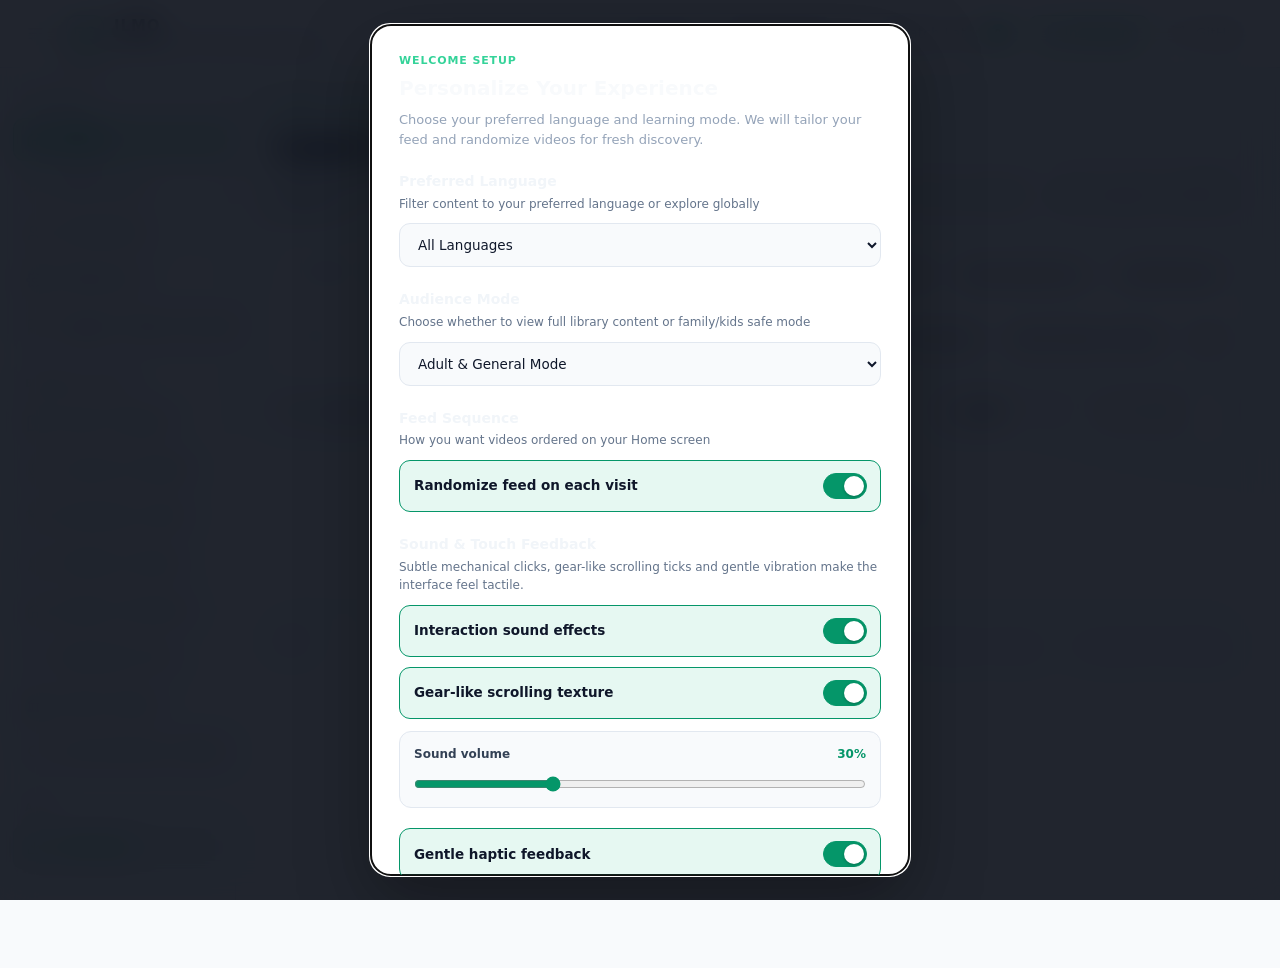
==== commit e8879a9f: "feat: added sound animations & changed settings and ui for mobile" ====
--- a/index.html
+++ b/index.html
@@ -6,7 +6,7 @@
     <meta name="viewport" content="width=device-width, initial-scale=1">
     <meta name="theme-color" content="#0f172a">
     <script>
-        (function() {
+        (function () {
             try {
                 var raw = localStorage.getItem("ilmo_user_preferences_v1");
                 var prefs = raw ? JSON.parse(raw) : {};
@@ -17,7 +17,7 @@
                 document.documentElement.setAttribute("data-theme-setting", theme);
                 var meta = document.querySelector('meta[name="theme-color"]');
                 if (meta) meta.setAttribute("content", effective === "dark" ? "#0f172a" : "#f8fafc");
-            } catch (e) {}
+            } catch (e) { }
         })();
     </script>
     <meta name="apple-mobile-web-app-capable" content="yes">
@@ -30,7 +30,7 @@
     <link rel="icon" type="image/svg+xml" href="icons/icon.svg">
     <link rel="icon" type="image/png" sizes="192x192" href="icons/icon-192.png">
     <link rel="apple-touch-icon" href="icons/icon-192.png">
-    <link rel="stylesheet" href="css/styles.css?v=2.0.2">
+    <link rel="stylesheet" href="css/styles.css?v=2.3.4">
 </head>
 
 <body>
@@ -101,7 +101,8 @@
         </symbol>
         <symbol id="i-sun" viewBox="0 0 24 24">
             <circle cx="12" cy="12" r="5" />
-            <path d="M12 1v2M12 21v2M4.22 4.22l1.42 1.42M18.36 18.36l1.42 1.42M1 12h2M21 12h2M4.22 19.78l1.42-1.42M18.36 5.64l1.42-1.42" />
+            <path
+                d="M12 1v2M12 21v2M4.22 4.22l1.42 1.42M18.36 18.36l1.42 1.42M1 12h2M21 12h2M4.22 19.78l1.42-1.42M18.36 5.64l1.42-1.42" />
         </symbol>
         <symbol id="i-alert" viewBox="0 0 24 24">
             <path d="M10.3 3.9 2.2 18a2 2 0 0 0 1.7 3h16.2a2 2 0 0 0 1.7-3L13.7 3.9a2 2 0 0 0-3.4 0Z" />
@@ -115,7 +116,8 @@
         </symbol>
         <symbol id="i-settings" viewBox="0 0 24 24">
             <circle cx="12" cy="12" r="3" />
-            <path d="M19.4 15a1.65 1.65 0 0 0 .33 1.82l.06.06a2 2 0 0 1 0 2.83 2 2 0 0 1-2.83 0l-.06-.06a1.65 1.65 0 0 0-1.82-.33 1.65 1.65 0 0 0-1 1.51V21a2 2 0 0 1-2 2 2 2 0 0 1-2-2v-.09A1.65 1.65 0 0 0 9 19.4a1.65 1.65 0 0 0-1.82.33l-.06.06a2 2 0 0 1-2.83 0 2 2 0 0 1 0-2.83l.06-.06a1.65 1.65 0 0 0 .33-1.82 1.65 1.65 0 0 0-1.51-1H3a2 2 0 0 1-2-2 2 2 0 0 1 2-2h.09A1.65 1.65 0 0 0 4.6 9a1.65 1.65 0 0 0-.33-1.82l-.06-.06a2 2 0 0 1 0-2.83 2 2 0 0 1 2.83 0l.06.06a1.65 1.65 0 0 0 1.82.33H9a1.65 1.65 0 0 0 1-1.51V3a2 2 0 0 1 2-2 2 2 0 0 1 2 2v.09a1.65 1.65 0 0 0 1 1.51 1.65 1.65 0 0 0 1.82-.33l.06-.06a2 2 0 0 1 2.83 0 2 2 0 0 1 0 2.83l-.06.06a1.65 1.65 0 0 0-.33 1.82V9a1.65 1.65 0 0 0 1.51 1H21a2 2 0 0 1 2 2 2 2 0 0 1-2 2h-.09a1.65 1.65 0 0 0-1.51 1z" />
+            <path
+                d="M19.4 15a1.65 1.65 0 0 0 .33 1.82l.06.06a2 2 0 0 1 0 2.83 2 2 0 0 1-2.83 0l-.06-.06a1.65 1.65 0 0 0-1.82-.33 1.65 1.65 0 0 0-1 1.51V21a2 2 0 0 1-2 2 2 2 0 0 1-2-2v-.09A1.65 1.65 0 0 0 9 19.4a1.65 1.65 0 0 0-1.82.33l-.06.06a2 2 0 0 1-2.83 0 2 2 0 0 1 0-2.83l.06-.06a1.65 1.65 0 0 0 .33-1.82 1.65 1.65 0 0 0-1.51-1H3a2 2 0 0 1-2-2 2 2 0 0 1 2-2h.09A1.65 1.65 0 0 0 4.6 9a1.65 1.65 0 0 0-.33-1.82l-.06-.06a2 2 0 0 1 0-2.83 2 2 0 0 1 2.83 0l.06.06a1.65 1.65 0 0 0 1.82.33H9a1.65 1.65 0 0 0 1-1.51V3a2 2 0 0 1 2-2 2 2 0 0 1 2 2v.09a1.65 1.65 0 0 0 1 1.51 1.65 1.65 0 0 0 1.82-.33l.06-.06a2 2 0 0 1 2.83 0 2 2 0 0 1 0 2.83l-.06.06a1.65 1.65 0 0 0-.33 1.82V9a1.65 1.65 0 0 0 1.51 1H21a2 2 0 0 1 2 2 2 2 0 0 1-2 2h-.09a1.65 1.65 0 0 0-1.51 1z" />
         </symbol>
         <symbol id="i-shuffle" viewBox="0 0 24 24">
             <polyline points="16 3 21 3 21 8" />
@@ -135,7 +137,8 @@
             <path d="M4 15s1-1 4-1 5 2 8 2 4-1 4-1V3s-1 1-4 1-5-2-8-2-4 1-4 1zM4 22v-7" />
         </symbol>
         <symbol id="i-heart" viewBox="0 0 24 24">
-            <path d="M19 14c1.49-1.46 3-3.21 3-5.5A5.5 5.5 0 0 0 16.5 3c-1.76 0-3 .5-4.5 2-1.5-1.5-2.74-2-4.5-2A5.5 5.5 0 0 0 2 8.5c0 2.3 1.5 4.05 3 5.5l7 7Z" />
+            <path
+                d="M19 14c1.49-1.46 3-3.21 3-5.5A5.5 5.5 0 0 0 16.5 3c-1.76 0-3 .5-4.5 2-1.5-1.5-2.74-2-4.5-2A5.5 5.5 0 0 0 2 8.5c0 2.3 1.5 4.05 3 5.5l7 7Z" />
         </symbol>
         <symbol id="i-download" viewBox="0 0 24 24">
             <path d="M21 15v4a2 2 0 0 1-2 2H5a2 2 0 0 1-2-2v-4" />
@@ -153,18 +156,19 @@
                         <use href="#i-menu" />
                     </svg>
                 </button>
-                <a class="brand-lockup" href="#" id="brandHome" aria-label="ILMO - Islamic Knowledge Without Distraction">
+                <a class="brand-lockup" href="#" id="brandHome"
+                    aria-label="ILMO - Islamic Knowledge Without Distraction">
                     <span class="brand-mark" aria-hidden="true">
                         <svg class="brand-logo" viewBox="0 0 48 48" width="30" height="30" fill="none">
                             <g stroke="#10B981" stroke-width="2.6" stroke-linecap="round" stroke-linejoin="round">
-                                <path d="M24 16.5C19.5 12.8 13.5 11.8 7 14v21 c6.5-2.2 12.5-1.2 17 2.5"/>
-                                <path d="M24 16.5c4.5-3.7 10.5-4.7 17-2.5v21 c-6.5-2.2-12.5-1.2-17 2.5"/>
+                                <path d="M24 16.5C19.5 12.8 13.5 11.8 7 14v21 c6.5-2.2 12.5-1.2 17 2.5" />
+                                <path d="M24 16.5c4.5-3.7 10.5-4.7 17-2.5v21 c-6.5-2.2-12.5-1.2-17 2.5" />
                             </g>
                             <g stroke="#94A3B8" stroke-width="1.6" stroke-linecap="round">
-                                <path d="M13 20c3-.7 5.8-.2 8.5 1.1"/>
-                                <path d="M13 26c3-.7 5.8-.2 8.5 1.1"/>
-                                <path d="M35 20c-3-.7-5.8-.2-8.5 1.1"/>
-                                <path d="M35 26c-3-.7-5.8-.2-8.5 1.1"/>
+                                <path d="M13 20c3-.7 5.8-.2 8.5 1.1" />
+                                <path d="M13 26c3-.7 5.8-.2 8.5 1.1" />
+                                <path d="M35 20c-3-.7-5.8-.2-8.5 1.1" />
+                                <path d="M35 26c-3-.7-5.8-.2-8.5 1.1" />
                             </g>
                         </svg>
                     </span>
@@ -186,7 +190,8 @@
             </label>
 
             <div class="header-actions">
-                <button class="header-action" id="themeToggle" type="button" aria-label="Toggle Theme" title="Theme: Device Default">
+                <button class="header-action" id="themeToggle" type="button" aria-label="Toggle Theme"
+                    title="Theme: Device Default">
                     <svg class="icon">
                         <use href="#i-moon" />
                     </svg>
@@ -305,7 +310,8 @@
             <div class="sidebar-section">
                 <div class="sidebar-heading">App</div>
                 <nav class="sidebar-nav">
-                    <button class="nav-item install-app-btn" id="installAppSidebar" type="button" title="Install ILMO as an App">
+                    <button class="nav-item install-app-btn" id="installAppSidebar" type="button"
+                        title="Install ILMO as an App">
                         <svg class="icon">
                             <use href="#i-download" />
                         </svg><span>Install App</span>
@@ -343,7 +349,8 @@
                         <span class="quiet-pill"><svg class="icon">
                                 <use href="#i-moon" />
                             </svg> Distraction-free by design</span>
-                        <button class="quiet-pill pref-pill-btn" id="prefBadgeBtn" type="button" title="Change language or audience mode">
+                        <button class="quiet-pill pref-pill-btn" id="prefBadgeBtn" type="button"
+                            title="Change language or audience mode">
                             <svg class="icon">
                                 <use href="#i-settings" />
                             </svg>
@@ -368,8 +375,11 @@
                         <div class="results-copy" id="resultsCopy" aria-live="polite">Showing <strong>0 videos</strong>
                         </div>
                         <div class="toolbar-right">
-                            <button class="shuffle-btn" id="shuffleFeedBtn" type="button" title="Shuffle feed for fresh discovery">
-                                <svg class="icon sm"><use href="#i-shuffle" /></svg>
+                            <button class="shuffle-btn" id="shuffleFeedBtn" type="button"
+                                title="Shuffle feed for fresh discovery">
+                                <svg class="icon sm">
+                                    <use href="#i-shuffle" />
+                                </svg>
                                 <span>Shuffle</span>
                             </button>
                             <label class="sort-label" for="sortSelect">Sort by</label>
@@ -391,14 +401,19 @@
 
                 <footer class="site-footer">
                     <span class="footer-brand">ILMO</span>
-                    <span class="footer-note">Islamic Knowledge Without Distraction. Videos are embedded from YouTube.</span>
+                    <span class="footer-note">Islamic Knowledge Without Distraction. Videos are embedded from
+                        YouTube.</span>
                     <div class="footer-links">
                         <button class="footer-link-btn" id="footerChannelRequest" type="button">
-                            <svg class="icon sm"><use href="#i-flag" /></svg>
+                            <svg class="icon sm">
+                                <use href="#i-flag" />
+                            </svg>
                             <span>Suggest or Report a Channel</span>
                         </button>
                         <button class="footer-link-btn" id="footerSupportBtn" type="button" data-view="support">
-                            <svg class="icon sm"><use href="#i-heart" /></svg>
+                            <svg class="icon sm">
+                                <use href="#i-heart" />
+                            </svg>
                             <span>Support the Developer</span>
                         </button>
                     </div>
@@ -410,37 +425,50 @@
     <!-- Mobile App Bottom Navigation Bar -->
     <nav class="mobile-bottom-nav" id="mobileBottomNav" aria-label="Mobile Navigation">
         <button class="bottom-nav-item active" type="button" data-view="home" aria-label="Home">
-            <svg class="icon"><use href="#i-home" /></svg>
+            <svg class="icon">
+                <use href="#i-home" />
+            </svg>
             <span>Home</span>
         </button>
         <button class="bottom-nav-item" type="button" data-view="channels" aria-label="All Channels">
-            <svg class="icon"><use href="#i-users" /></svg>
+            <svg class="icon">
+                <use href="#i-users" />
+            </svg>
             <span>Channels</span>
         </button>
         <button class="bottom-nav-item" type="button" data-view="watch-later" aria-label="Watch Later">
             <span class="bottom-nav-icon-wrap">
-                <svg class="icon"><use href="#i-bookmark" /></svg>
+                <svg class="icon">
+                    <use href="#i-bookmark" />
+                </svg>
                 <span class="bottom-saved-badge" id="bottomSavedCount">0</span>
             </span>
             <span>Saved</span>
         </button>
         <button class="bottom-nav-item" type="button" id="bottomNavPrefs" aria-label="Preferences">
-            <svg class="icon"><use href="#i-settings" /></svg>
+            <svg class="icon">
+                <use href="#i-settings" />
+            </svg>
             <span>Settings</span>
         </button>
     </nav>
 
     <!-- User Preferences & Onboarding Modal -->
     <div class="pref-modal" id="preferencesModal" aria-hidden="true">
-        <section class="pref-dialog" id="prefDialog" role="dialog" aria-modal="true" aria-labelledby="prefModalTitle" tabindex="-1">
+        <section class="pref-dialog" id="prefDialog" role="dialog" aria-modal="true" aria-labelledby="prefModalTitle"
+            tabindex="-1">
             <div class="pref-header">
                 <div class="pref-title-group">
                     <span class="pref-kicker" id="prefModalKicker">First-time Setup</span>
                     <h2 class="pref-title" id="prefModalTitle">Welcome to ILMO</h2>
-                    <p class="pref-subtitle" id="prefModalSubtitle">Islamic Knowledge Without Distraction. Customize your preferences below for fresh, focused discovery.</p>
-                </div>
-                <button class="icon-button pref-close-btn" id="prefCloseBtn" type="button" aria-label="Close preferences">
-                    <svg class="icon"><use href="#i-x" /></svg>
+                    <p class="pref-subtitle" id="prefModalSubtitle">Islamic Knowledge Without Distraction. Customize
+                        your preferences below for fresh, focused discovery.</p>
+                </div>
+                <button class="icon-button pref-close-btn" id="prefCloseBtn" type="button"
+                    aria-label="Close preferences">
+                    <svg class="icon">
+                        <use href="#i-x" />
+                    </svg>
                 </button>
             </div>
 
@@ -449,8 +477,21 @@
                 <div class="pref-group">
                     <label class="pref-label">
                         <span class="pref-label-main">Preferred Language</span>
-                        <span class="pref-label-sub">Filter content to your preferred language or explore globally</span>
-                    </label>
+                        <span class="pref-label-sub">Filter content to your preferred language or explore
+                            globally</span>
+                    </label>
+                    <div class="mobile-pref-control">
+                        <select id="prefLanguageSelect" class="pref-select">
+                            <option value="all">All Languages</option>
+                            <option value="en">English</option>
+                            <option value="ur">Urdu</option>
+                            <option value="ar">Arabic</option>
+                            <option value="id">Indonesian</option>
+                            <option value="bn">Bengali</option>
+                            <option value="hi">Hindi</option>
+                            <option value="fr">French</option>
+                        </select>
+                    </div>
                     <div class="pref-lang-grid" id="prefLangGrid">
                         <button type="button" class="lang-card active" data-lang="all">
                             <span class="lang-flag">🌐</span>
@@ -499,8 +540,15 @@
                 <div class="pref-group">
                     <label class="pref-label">
                         <span class="pref-label-main">Audience Mode</span>
-                        <span class="pref-label-sub">Choose whether to view full library content or family/kids safe mode</span>
-                    </label>
+                        <span class="pref-label-sub">Choose whether to view full library content or family/kids safe
+                            mode</span>
+                    </label>
+                    <div class="mobile-pref-control">
+                        <select id="prefAudienceSelect" class="pref-select">
+                            <option value="adult">Adult & General Mode</option>
+                            <option value="kids">Kids & Family Mode</option>
+                        </select>
+                    </div>
                     <div class="pref-audience-grid">
                         <label class="audience-card" for="audienceAdult">
                             <input type="radio" name="prefAudience" id="audienceAdult" value="adult" checked>
@@ -508,7 +556,8 @@
                                 <div class="audience-icon">🧑</div>
                                 <div class="audience-info">
                                     <div class="audience-title">Adult & General Mode</div>
-                                    <div class="audience-desc">Full access to in-depth scholarly lectures, tafseer, fiqh, debates, and Islamic history.</div>
+                                    <div class="audience-desc">Full access to in-depth scholarly lectures, tafseer,
+                                        fiqh, debates, and Islamic history.</div>
                                 </div>
                             </div>
                         </label>
@@ -518,7 +567,8 @@
                                 <div class="audience-icon">🧒</div>
                                 <div class="audience-info">
                                     <div class="audience-title">Kids & Family Mode</div>
-                                    <div class="audience-desc">Curated safe content: Prophet stories for children, educational animations, moral cartoons & nasheeds.</div>
+                                    <div class="audience-desc">Curated safe content: Prophet stories for children,
+                                        educational animations, moral cartoons & nasheeds.</div>
                                 </div>
                             </div>
                         </label>
@@ -537,10 +587,74 @@
                             <div class="toggle-icon">🎲</div>
                             <div class="toggle-info">
                                 <div class="toggle-title">Randomize feed on each visit</div>
-                                <div class="toggle-desc">Show a fresh, randomized sequence every time you visit or refresh to discover diverse topics and speakers.</div>
+                                <div class="toggle-desc">Show a fresh, randomized sequence every time you visit or
+                                    refresh to discover diverse topics and speakers.</div>
                             </div>
                         </div>
                     </label>
+                </div>
+
+                <!-- Interaction Sounds & Haptics -->
+                <div class="pref-group sound-settings">
+                    <label class="pref-label">
+                        <span class="pref-label-main">Sound & Touch Feedback</span>
+                        <span class="pref-label-sub">Subtle mechanical clicks, gear-like scrolling ticks and gentle
+                            vibration make the interface feel tactile.</span>
+                    </label>
+
+                    <label class="pref-toggle-card" for="prefSoundEffects">
+                        <input type="checkbox" id="prefSoundEffects" checked>
+                        <div class="toggle-card-content">
+                            <div class="toggle-icon">⚙️</div>
+                            <div class="toggle-info">
+                                <div class="toggle-title">Interaction sound effects</div>
+                                <div class="toggle-desc">Soft clicks, tab changes, bookmark chimes and modal whooshes.
+                                    No speech or narration.</div>
+                            </div>
+                        </div>
+                    </label>
+
+                    <label class="pref-toggle-card" for="prefScrollSounds">
+                        <input type="checkbox" id="prefScrollSounds" checked>
+                        <div class="toggle-card-content">
+                            <div class="toggle-icon">〰️</div>
+                            <div class="toggle-info">
+                                <div class="toggle-title">Gear-like scrolling texture</div>
+                                <div class="toggle-desc">A quiet mechanical tick after a short scrolling distance, never
+                                    a continuous sound.</div>
+                            </div>
+                        </div>
+                    </label>
+
+                    <div class="sound-volume-control">
+                        <div class="sound-volume-heading">
+                            <label for="prefSoundVolume">Sound volume</label>
+                            <output id="soundVolumeValue" for="prefSoundVolume">30%</output>
+                        </div>
+                        <input class="sound-volume-range" type="range" id="prefSoundVolume" min="0" max="1" step="0.05"
+                            value="0.30">
+                    </div>
+
+                    <label class="pref-toggle-card" for="prefHaptics">
+                        <input type="checkbox" id="prefHaptics" checked>
+                        <div class="toggle-card-content">
+                            <div class="toggle-icon">📳</div>
+                            <div class="toggle-info">
+                                <div class="toggle-title">Gentle haptic feedback</div>
+                                <div class="toggle-desc">Short vibration pulses on supported phones. Availability
+                                    depends on the browser and device.</div>
+                            </div>
+                        </div>
+                    </label>
+
+                    <button class="secondary-button sound-preview-button" id="previewSoundsBtn" type="button">
+                        <svg class="icon sm">
+                            <use href="#i-volume-2" />
+                        </svg>
+                        <span>Preview interaction sounds</span>
+                    </button>
+                    <p class="sound-support-note">Audio starts after your first touch or click, as required by browser
+                        autoplay policies. Sound is generated locally; no audio files are downloaded.</p>
                 </div>
 
                 <!-- Theme / Appearance -->
@@ -549,6 +663,13 @@
                         <span class="pref-label-main">Appearance & Theme</span>
                         <span class="pref-label-sub">Choose Light, Dark, or automatically detect device theme</span>
                     </label>
+                    <div class="mobile-pref-control">
+                        <select id="prefThemeSelect" class="pref-select">
+                            <option value="system">Device Theme</option>
+                            <option value="light">Light Theme</option>
+                            <option value="dark">Dark Theme</option>
+                        </select>
+                    </div>
                     <div class="pref-theme-grid" id="prefThemeGrid">
                         <button type="button" class="theme-card active" data-theme="system">
                             <span class="theme-card-icon">📱</span>
@@ -578,36 +699,51 @@
 
     <!-- Install App Modal -->
     <div class="pref-modal" id="installModal" aria-hidden="true">
-        <section class="pref-dialog" id="installDialog" role="dialog" aria-modal="true" aria-labelledby="installModalTitle" tabindex="-1">
+        <section class="pref-dialog" id="installDialog" role="dialog" aria-modal="true"
+            aria-labelledby="installModalTitle" tabindex="-1">
             <div class="pref-header">
                 <div>
-                    <span class="pref-kicker"><svg class="icon"><use href="#i-download" /></svg> Mobile & Desktop</span>
+                    <span class="pref-kicker"><svg class="icon">
+                            <use href="#i-download" />
+                        </svg> Mobile & Desktop</span>
                     <h2 class="pref-title" id="installModalTitle">Install ILMO App</h2>
-                    <p class="pref-subtitle">Install ILMO on your home screen or desktop for a fast, distraction-free experience.</p>
+                    <p class="pref-subtitle">Install ILMO on your home screen or desktop for a fast, distraction-free
+                        experience.</p>
                 </div>
                 <button class="pref-close-btn" id="installCloseBtn" type="button" aria-label="Close modal">
-                    <svg class="icon"><use href="#i-x" /></svg>
+                    <svg class="icon">
+                        <use href="#i-x" />
+                    </svg>
                 </button>
             </div>
             <div class="pref-body">
                 <div id="nativeInstallPromptWrap" style="text-align: center; margin-bottom: 8px;">
-                    <button class="primary-button" id="btnTriggerNativeInstall" type="button" style="width: 100%; justify-content: center; padding: 12px 18px; font-size: 13.5px;">
-                        <svg class="icon"><use href="#i-download" /></svg>
+                    <button class="primary-button" id="btnTriggerNativeInstall" type="button"
+                        style="width: 100%; justify-content: center; padding: 12px 18px; font-size: 13.5px;">
+                        <svg class="icon">
+                            <use href="#i-download" />
+                        </svg>
                         <span>Install as Web App</span>
                     </button>
                 </div>
                 <div class="pref-group">
                     <span class="pref-label">How to add to Home Screen:</span>
-                    <div style="display: flex; flex-direction: column; gap: 10px; font-size: 12px; color: var(--text-soft); line-height: 1.55;">
-                        <div style="padding: 10px 12px; background: var(--surface-raised); border: 1px solid var(--border); border-radius: 10px;">
+                    <div
+                        style="display: flex; flex-direction: column; gap: 10px; font-size: 12px; color: var(--text-soft); line-height: 1.55;">
+                        <div
+                            style="padding: 10px 12px; background: var(--surface-raised); border: 1px solid var(--border); border-radius: 10px;">
                             <strong style="color: var(--text);">🤖 Android (Chrome / Edge / Firefox):</strong><br>
-                            Tap your browser menu <strong>(⋮)</strong> and select <strong>"Install app"</strong> or <strong>"Add to Home screen"</strong>.
+                            Tap your browser menu <strong>(⋮)</strong> and select <strong>"Install app"</strong> or
+                            <strong>"Add to Home screen"</strong>.
                         </div>
-                        <div style="padding: 10px 12px; background: var(--surface-raised); border: 1px solid var(--border); border-radius: 10px;">
+                        <div
+                            style="padding: 10px 12px; background: var(--surface-raised); border: 1px solid var(--border); border-radius: 10px;">
                             <strong style="color: var(--text);">🍏 iPhone & iPad (Safari):</strong><br>
-                            Tap the <strong>Share</strong> button (square with arrow) at the bottom, then tap <strong>"Add to Home Screen"</strong>.
+                            Tap the <strong>Share</strong> button (square with arrow) at the bottom, then tap
+                            <strong>"Add to Home Screen"</strong>.
                         </div>
-                        <div style="padding: 10px 12px; background: var(--surface-raised); border: 1px solid var(--border); border-radius: 10px;">
+                        <div
+                            style="padding: 10px 12px; background: var(--surface-raised); border: 1px solid var(--border); border-radius: 10px;">
                             <strong style="color: var(--text);">💻 PC & Mac (Chrome / Edge):</strong><br>
                             Click the <strong>Install icon (⊕)</strong> on the right side of the address bar.
                         </div>
@@ -615,8 +751,12 @@
                 </div>
                 <div class="pref-group" style="margin-top: 4px;">
                     <span class="pref-label">Download APK Directly:</span>
-                    <a class="secondary-button" href="https://github.com/Siddiq2772/ilmo/releases/tag/v1" target="_blank" rel="noopener noreferrer" style="justify-content: center; gap: 8px; width: 100%; text-decoration: none;">
-                        <svg class="icon sm"><use href="#i-external" /></svg>
+                    <a class="secondary-button" href="https://github.com/Siddiq2772/ilmo/releases/tag/v1"
+                        target="_blank" rel="noopener noreferrer"
+                        style="justify-content: center; gap: 8px; width: 100%; text-decoration: none;">
+                        <svg class="icon sm">
+                            <use href="#i-external" />
+                        </svg>
                         <span>Download Standalone Android APK (v1)</span>
                     </a>
                 </div>
@@ -630,12 +770,17 @@
             aria-labelledby="reqModalTitle" tabindex="-1">
             <div class="pref-header">
                 <div>
-                    <span class="pref-kicker" id="reqModalKicker"><svg class="icon"><use href="#i-users" /></svg> Channel Curation</span>
+                    <span class="pref-kicker" id="reqModalKicker"><svg class="icon">
+                            <use href="#i-users" />
+                        </svg> Channel Curation</span>
                     <h2 class="pref-title" id="reqModalTitle">Suggest or Report a Channel</h2>
-                    <p class="pref-subtitle" id="reqModalSubtitle">Help keep this portal beneficial and authentic. Request a new Islamic channel to be added or report an existing channel to be removed.</p>
+                    <p class="pref-subtitle" id="reqModalSubtitle">Help keep this portal beneficial and authentic.
+                        Request a new Islamic channel to be added or report an existing channel to be removed.</p>
                 </div>
                 <button class="pref-close-btn" id="reqCloseBtn" type="button" aria-label="Close modal">
-                    <svg class="icon"><use href="#i-x" /></svg>
+                    <svg class="icon">
+                        <use href="#i-x" />
+                    </svg>
                 </button>
             </div>
 
@@ -643,11 +788,15 @@
                 <!-- Action Type Switcher: Add vs Remove -->
                 <div class="req-type-switcher" role="radiogroup" aria-label="Request type">
                     <button type="button" class="req-type-btn active" id="reqTypeAdd" data-type="add">
-                        <svg class="icon sm"><use href="#i-plus" /></svg>
+                        <svg class="icon sm">
+                            <use href="#i-plus" />
+                        </svg>
                         <span>Request to Add Channel</span>
                     </button>
                     <button type="button" class="req-type-btn" id="reqTypeRemove" data-type="remove">
-                        <svg class="icon sm"><use href="#i-flag" /></svg>
+                        <svg class="icon sm">
+                            <use href="#i-flag" />
+                        </svg>
                         <span>Report / Remove Channel</span>
                     </button>
                 </div>
@@ -657,41 +806,56 @@
                     <label class="req-form-label" for="reqChannelName">
                         Channel Name or Handle <span class="req-star">*</span>
                     </label>
-                    <input type="text" id="reqChannelName" class="req-form-input" placeholder="e.g. Yaqeen Institute or @yaqeeninstituteofficial" required>
+                    <input type="text" id="reqChannelName" class="req-form-input"
+                        placeholder="e.g. Yaqeen Institute or @yaqeeninstituteofficial" required>
                 </div>
 
                 <div class="req-form-group">
                     <label class="req-form-label" for="reqChannelUrl">
                         Channel YouTube Link <span class="req-optional">(optional)</span>
                     </label>
-                    <input type="url" id="reqChannelUrl" class="req-form-input" placeholder="e.g. https://youtube.com/@channel">
+                    <input type="url" id="reqChannelUrl" class="req-form-input"
+                        placeholder="e.g. https://youtube.com/@channel">
                 </div>
 
                 <div class="req-form-group">
                     <label class="req-form-label" for="reqReason">
                         Reason / Notes <span class="req-star">*</span>
                     </label>
-                    <textarea id="reqReason" class="req-form-textarea" rows="3" placeholder="Tell us why this channel should be added (e.g. language, topics covered) or why it should be removed (e.g. non-Islamic, music, misleading content)..."></textarea>
+                    <textarea id="reqReason" class="req-form-textarea" rows="3"
+                        placeholder="Tell us why this channel should be added (e.g. language, topics covered) or why it should be removed (e.g. non-Islamic, music, misleading content)..."></textarea>
                 </div>
 
                 <!-- Submission Methods Note -->
                 <div class="req-dest-notice">
-                    <svg class="icon sm"><use href="#i-shield" /></svg>
-                    <span>Submissions are sent directly to <code>diekaiju@duck.com</code> via <strong>Gmail</strong> or as a <strong>GitHub Issue</strong>.</span>
+                    <svg class="icon sm">
+                        <use href="#i-shield" />
+                    </svg>
+                    <span>Submissions are sent directly to <code>diekaiju@duck.com</code> via <strong>Gmail</strong> or
+                        as a <strong>GitHub Issue</strong>.</span>
                 </div>
             </div>
 
             <div class="pref-footer req-footer">
-                <button class="secondary-button req-method-btn" id="reqSubmitGmail" type="button" title="Send pre-filled request using Gmail Web">
-                    <svg class="icon sm"><use href="#i-mail" /></svg>
+                <button class="secondary-button req-method-btn" id="reqSubmitGmail" type="button"
+                    title="Send pre-filled request using Gmail Web">
+                    <svg class="icon sm">
+                        <use href="#i-mail" />
+                    </svg>
                     <span>Send via Gmail</span>
                 </button>
-                <button class="secondary-button req-method-btn" id="reqSubmitEmail" type="button" title="Send request using your default mail app">
-                    <svg class="icon sm"><use href="#i-mail" /></svg>
+                <button class="secondary-button req-method-btn" id="reqSubmitEmail" type="button"
+                    title="Send request using your default mail app">
+                    <svg class="icon sm">
+                        <use href="#i-mail" />
+                    </svg>
                     <span>Default Email App</span>
                 </button>
-                <button class="primary-button req-method-btn" id="reqSubmitGithub" type="button" title="Open a pre-filled Issue on GitHub repository">
-                    <svg class="icon sm"><use href="#i-github" /></svg>
+                <button class="primary-button req-method-btn" id="reqSubmitGithub" type="button"
+                    title="Open a pre-filled Issue on GitHub repository">
+                    <svg class="icon sm">
+                        <use href="#i-github" />
+                    </svg>
                     <span>Open GitHub Issue</span>
                 </button>
             </div>
@@ -764,7 +928,7 @@
     <div class="toast-region" id="toastRegion" aria-live="polite" aria-atomic="true"></div>
 
     <script src="videos.js"></script>
-    <script src="js/app.js?v=2.3.1" defer></script>
+    <script src="js/app.js?v=2.3.4" defer></script>
 </body>
 
-</html>
+</html>
--- a/css/styles.css
+++ b/css/styles.css
@@ -2397,7 +2397,7 @@
 
 .pref-dialog {
     position: relative;
-    width: min(100%, 620px);
+    width: min(100%, 540px);
     max-height: calc(100vh - 48px);
     overflow-y: auto;
     padding: 24px 28px;
@@ -3716,9 +3716,16 @@
     }
 
     .results-copy {
+        flex: 1 1 0%;
         min-width: 0;
-        font-size: 10px;
+        overflow: hidden;
+        text-overflow: ellipsis;
         white-space: nowrap;
+        font-size: 11px;
+    }
+
+    .results-total-note {
+        display: none !important;
     }
 
     .toolbar-right {
@@ -3727,6 +3734,7 @@
         justify-content: flex-end;
         gap: 6px;
         min-width: 0;
+        flex-shrink: 0;
     }
 
     .shuffle-btn {
@@ -4403,33 +4411,39 @@
 
     .video-grid {
         grid-template-columns: minmax(0, 1fr) !important;
-        gap: 13px;
+        gap: 16px;
     }
 
     .video-card {
-        display: grid;
-        grid-template-columns: 42% minmax(0, 1fr);
-        align-items: stretch;
+        display: flex;
+        flex-direction: column;
+        width: 100% !important;
+        max-width: 100% !important;
+        border-radius: 14px;
+        overflow: hidden;
     }
 
     .thumb-button {
-        height: 100%;
-        min-height: 104px;
-        aspect-ratio: auto;
+        width: 100%;
+        height: auto;
+        min-height: auto;
+        aspect-ratio: 16 / 9;
+        border-radius: 0;
     }
 
     .card-body {
         min-width: 0;
         align-items: flex-start;
-        padding: 9px 7px;
+        padding: 10px 10px 12px;
     }
 
     .title-button {
-        font-size: 11px;
+        font-size: 13px;
+        line-height: 1.45;
     }
 
     .card-meta {
-        margin-top: 5px;
+        margin-top: 6px;
     }
 
     .filter-label {
@@ -4583,6 +4597,124 @@
     line-height: 1.5;
 }
 
+/* =========================================================
+   SIMPLIFIED MODERN PREFERENCES & TOGGLE SWITCHES
+   ========================================================= */
+
+.mobile-pref-control {
+    display: block;
+}
+
+.pref-lang-grid,
+.pref-audience-grid,
+.pref-theme-grid {
+    display: none !important;
+}
+
+.pref-select {
+    appearance: auto;
+    -webkit-appearance: auto;
+    width: 100%;
+    min-height: 44px;
+    padding: 0 14px;
+    color: var(--text);
+    background: var(--surface-raised);
+    border: 1px solid var(--border);
+    border-radius: 11px;
+    font: inherit;
+    font-size: 13.5px;
+    cursor: pointer;
+    transition: border-color .18s ease, box-shadow .18s ease, background .18s ease;
+}
+
+.pref-select:hover {
+    background: var(--surface-hover);
+    border-color: var(--accent);
+}
+
+.pref-select:focus-visible {
+    outline: none;
+    border-color: var(--accent);
+    box-shadow: 0 0 0 3px rgba(16, 185, 129, 0.18);
+}
+
+/* Modern Toggle Switches (Desktop & Mobile) */
+.pref-toggle-card {
+    position: relative;
+    display: block;
+    cursor: pointer;
+}
+
+.pref-toggle-card input {
+    position: absolute;
+    top: 50%;
+    right: 14px;
+    z-index: 2;
+    width: 44px;
+    height: 26px;
+    margin: 0;
+    opacity: 1;
+    pointer-events: auto;
+    transform: translateY(-50%);
+    appearance: none;
+    -webkit-appearance: none;
+    background: var(--border);
+    border: 1px solid var(--border);
+    border-radius: 30px;
+    cursor: pointer;
+    transition: background .2s ease, border-color .2s ease;
+}
+
+.pref-toggle-card input::before {
+    content: "";
+    position: absolute;
+    width: 20px;
+    height: 20px;
+    top: 2px;
+    left: 2px;
+    background: white;
+    border-radius: 50%;
+    transition: transform .2s ease;
+    box-shadow: 0 1px 3px rgba(0, 0, 0, 0.25);
+}
+
+.pref-toggle-card input:checked {
+    background: var(--accent);
+    border-color: var(--accent);
+}
+
+.pref-toggle-card input:checked::before {
+    transform: translateX(18px);
+}
+
+.toggle-card-content {
+    min-height: 52px;
+    padding: 12px 70px 12px 14px;
+    background: var(--surface-raised);
+    border: 1px solid var(--border);
+    border-radius: 11px;
+    display: flex;
+    align-items: center;
+    transition: background .18s ease, border-color .18s ease;
+}
+
+.pref-toggle-card:hover .toggle-card-content {
+    background: var(--surface-hover);
+    border-color: rgba(16, 185, 129, 0.35);
+}
+
+.toggle-icon,
+.toggle-desc {
+    display: none !important;
+}
+
+.toggle-title {
+    margin: 0;
+    font-size: 13.5px;
+    font-weight: 550;
+    color: var(--text);
+}
+
 @media (max-width: 620px) {
     .sound-volume-control {
         padding: 12px;
@@ -4591,4 +4723,131 @@
     .sound-preview-button {
         min-height: 43px;
     }
+}
+
+/* ==========================================
+   YOUTUBE-STYLE MOBILE VIDEO FEED
+   ========================================== */
+
+@media (max-width: 620px) {
+    /* One video per row */
+    .video-grid {
+        grid-template-columns: minmax(0, 1fr) !important;
+        gap: 24px 0 !important;
+    }
+
+    /* Remove the enclosing card appearance */
+    .video-card {
+        background: transparent !important;
+        border: none !important;
+        border-radius: 0 !important;
+        box-shadow: none !important;
+        overflow: visible !important;
+    }
+
+    .video-card:hover {
+        transform: none;
+        background: transparent;
+        box-shadow: none;
+    }
+
+    /* Full-width rounded thumbnail */
+    .thumb-button {
+        width: 100%;
+        aspect-ratio: 16 / 9;
+        border-radius: 12px !important;
+        border: none;
+        overflow: hidden;
+    }
+
+    .thumb-button img {
+        border-radius: inherit;
+    }
+
+    /* YouTube-style information row */
+    .card-body {
+        display: grid !important;
+        grid-template-columns: 40px minmax(0, 1fr) 34px;
+        align-items: start;
+        gap: 10px;
+        padding: 10px 2px 0 !important;
+    }
+
+    /* Channel avatar */
+    .channel-avatar {
+        display: grid !important;
+        width: 38px;
+        height: 38px;
+        flex: none;
+        border-radius: 50%;
+        font-size: 12px;
+    }
+
+    /* Video title */
+    .title-button {
+        font-size: 14px;
+        font-weight: 650;
+        line-height: 1.4;
+        max-height: 40px;
+        -webkit-line-clamp: 2;
+    }
+
+    /* Channel name */
+    .card-channel {
+        margin-top: 5px;
+        font-size: 12px;
+        color: var(--muted);
+    }
+
+    /* Video metadata */
+    .card-meta {
+        margin-top: 5px;
+        font-size: 11px;
+        gap: 5px;
+        color: var(--muted);
+    }
+
+    /* Keep category, but remove badge styling */
+    .category-tag {
+        padding: 0;
+        border: none;
+        background: transparent;
+        font-size: 11px;
+        color: var(--muted);
+    }
+
+    /* Watch Later */
+    .save-button {
+        width: 34px;
+        height: 34px;
+        margin: 0;
+    }
+}
+
+/* Small phone adjustments */
+@media (max-width: 380px) {
+    .video-grid {
+        gap: 20px 0 !important;
+    }
+
+    .card-body {
+        grid-template-columns: 36px minmax(0, 1fr) 32px;
+        gap: 8px;
+    }
+
+    .channel-avatar {
+        width: 34px;
+        height: 34px;
+    }
+
+    .sort-select {
+        width: 125px;
+        max-width: 38vw;
+        padding: 0 20px 0 7px;
+        font-size: 10px;
+    }
+
+    .results-copy {
+        font-size: 10px;
+    }
 }
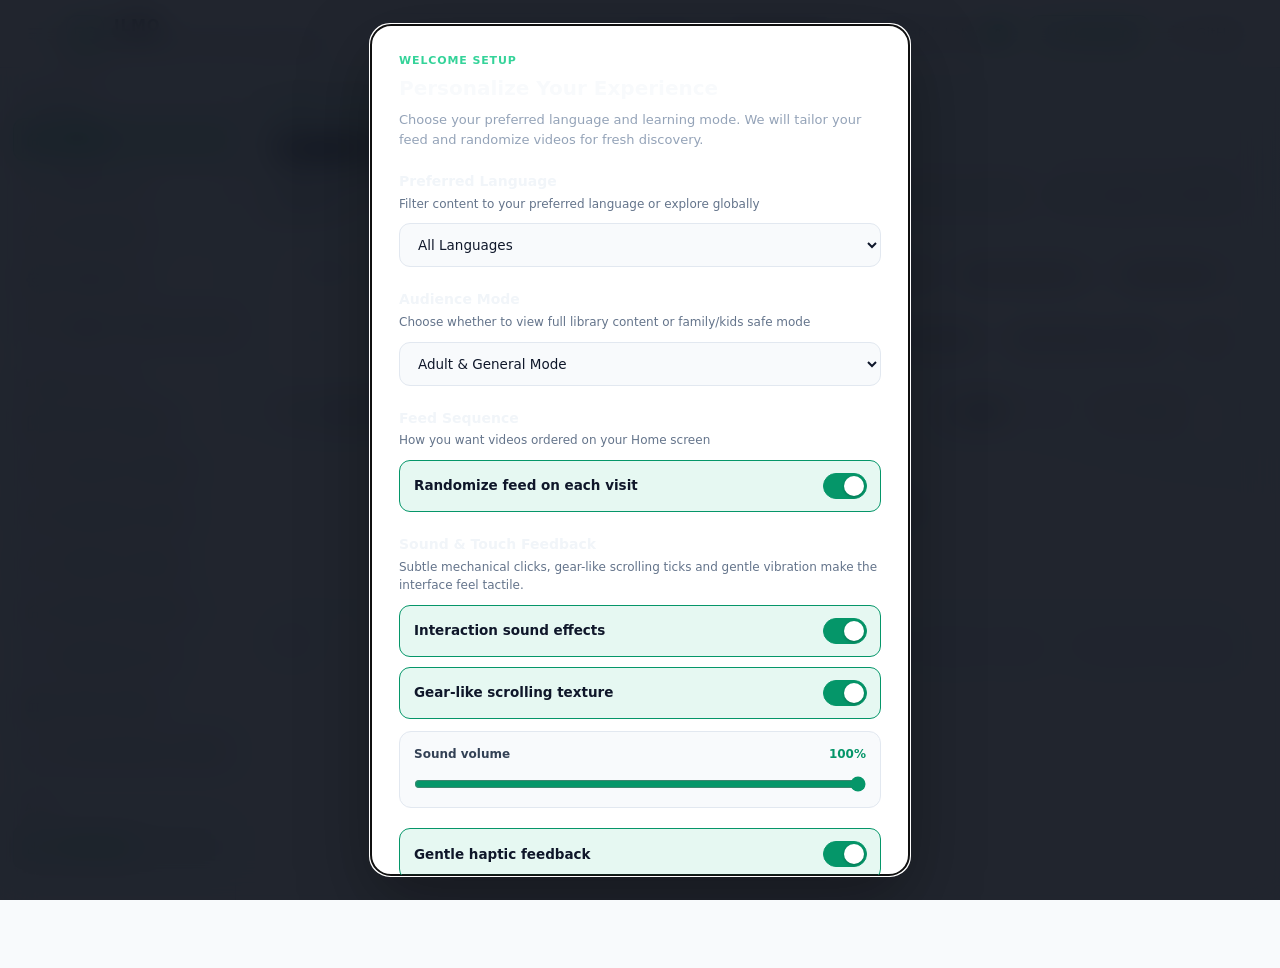
==== commit ed93b731: "feat:  import new channels & fix toolbar and suggest channel bugs" ====
--- a/index.html
+++ b/index.html
@@ -629,10 +629,10 @@
                     <div class="sound-volume-control">
                         <div class="sound-volume-heading">
                             <label for="prefSoundVolume">Sound volume</label>
-                            <output id="soundVolumeValue" for="prefSoundVolume">30%</output>
+                            <output id="soundVolumeValue" for="prefSoundVolume">100%</output>
                         </div>
                         <input class="sound-volume-range" type="range" id="prefSoundVolume" min="0" max="1" step="0.05"
-                            value="0.30">
+                            value="1.0">
                     </div>
 
                     <label class="pref-toggle-card" for="prefHaptics">
@@ -928,7 +928,7 @@
     <div class="toast-region" id="toastRegion" aria-live="polite" aria-atomic="true"></div>
 
     <script src="videos.js"></script>
-    <script src="js/app.js?v=2.3.4" defer></script>
+    <script src="js/app.js?v=2.3.5" defer></script>
 </body>
 
 </html>
--- a/css/styles.css
+++ b/css/styles.css
@@ -832,13 +832,17 @@
     display: flex;
     align-items: center;
     justify-content: space-between;
-    gap: 14px;
+    flex-wrap: wrap;
+    gap: 12px 14px;
     margin: 0 1px 16px;
+    min-width: 0;
 }
 
 .results-copy {
     color: var(--muted);
     font-size: 12px;
+    min-width: 0;
+    flex: 1 1 auto;
 }
 
 .results-copy strong {
@@ -850,6 +854,9 @@
     display: flex;
     align-items: center;
     gap: 10px;
+    width: auto;
+    flex-shrink: 0;
+    margin-left: auto;
 }
 
 .sort-label {
@@ -2078,40 +2085,6 @@
         border-radius: 8px;
     }
 
-    .toolbar {
-        flex-direction: column;
-        align-items: stretch;
-        gap: 10px;
-        margin-bottom: 16px;
-    }
-
-    .toolbar-right {
-        display: flex;
-        width: 100%;
-        gap: 8px;
-    }
-
-    .shuffle-btn {
-        flex: 1;
-        justify-content: center;
-        height: 38px;
-        font-size: 12px;
-        border-radius: 9px;
-    }
-
-    .sort-label {
-        display: none;
-    }
-
-    .sort-select {
-        flex: 1.4;
-        max-width: none;
-        height: 38px;
-        font-size: 12px;
-        border-radius: 9px;
-        padding-left: 10px;
-    }
-
     /* Mobile Video Cards - Crisp Single Column */
     .video-grid {
         grid-template-columns: minmax(0, 1fr) !important;
@@ -3103,6 +3076,15 @@
     color: #fee2e2 !important;
 }
 
+.results-copy.has-suggest-btn {
+    display: inline-flex;
+    align-items: center;
+    flex-wrap: wrap;
+    gap: 6px 10px;
+    overflow: visible;
+    white-space: normal;
+}
+
 .channel-suggest-header-btn {
     display: inline-flex;
     align-items: center;
@@ -3713,6 +3695,8 @@
         justify-content: space-between;
         gap: 8px;
         margin: 0 1px 12px;
+        width: 100%;
+        box-sizing: border-box;
     }
 
     .results-copy {
@@ -3721,7 +3705,22 @@
         overflow: hidden;
         text-overflow: ellipsis;
         white-space: nowrap;
+        font-size: 11.5px;
+        line-height: 1.3;
+    }
+
+    .results-copy.has-suggest-btn {
+        overflow: visible;
+        white-space: normal;
+        flex: 1 1 auto;
+    }
+
+    .channel-suggest-header-btn {
+        height: 28px;
+        padding: 0 8px;
         font-size: 11px;
+        gap: 4px;
+        border-radius: 7px;
     }
 
     .results-total-note {
@@ -3733,8 +3732,10 @@
         align-items: center;
         justify-content: flex-end;
         gap: 6px;
+        width: auto !important;
         min-width: 0;
         flex-shrink: 0;
+        margin-left: auto;
     }
 
     .shuffle-btn {
@@ -3755,12 +3756,13 @@
     }
 
     .sort-select {
-        width: 145px;
-        max-width: 42vw;
+        flex: 0 0 auto;
+        width: 135px;
+        max-width: 40vw;
         min-height: 36px;
-        padding: 0 27px 0 9px;
+        padding: 0 24px 0 9px;
         border-radius: 11px;
-        font-size: 10px;
+        font-size: 10.5px;
     }
 
     /* Two-column library makes long browsing sessions much less scroll-heavy. */
@@ -4840,11 +4842,22 @@
         height: 34px;
     }
 
+    .shuffle-btn {
+        flex: 0 0 32px;
+        width: 32px;
+        height: 32px;
+        border-radius: 9px;
+    }
+
     .sort-select {
-        width: 125px;
-        max-width: 38vw;
-        padding: 0 20px 0 7px;
+        flex: 0 0 auto;
+        width: 115px;
+        max-width: 36vw;
+        height: 32px;
+        min-height: 32px;
+        padding: 0 18px 0 7px;
         font-size: 10px;
+        border-radius: 9px;
     }
 
     .results-copy {
